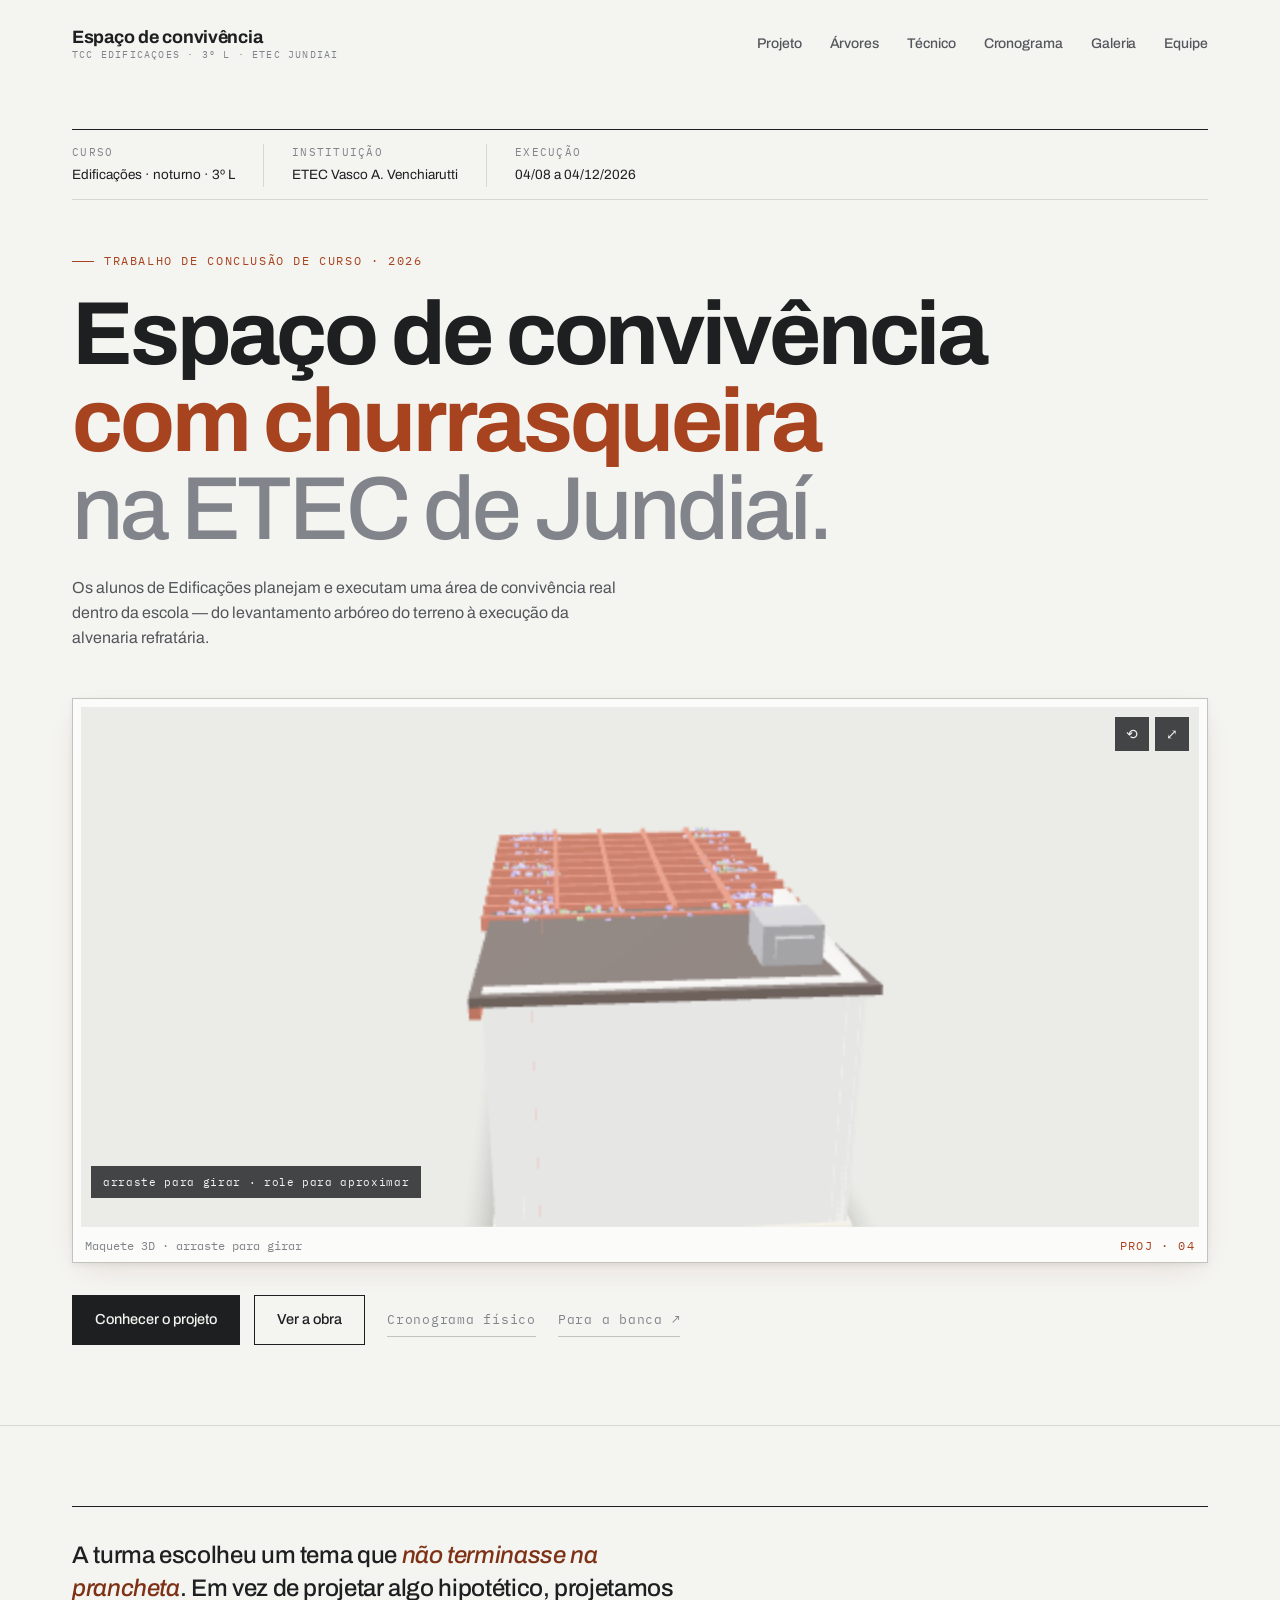
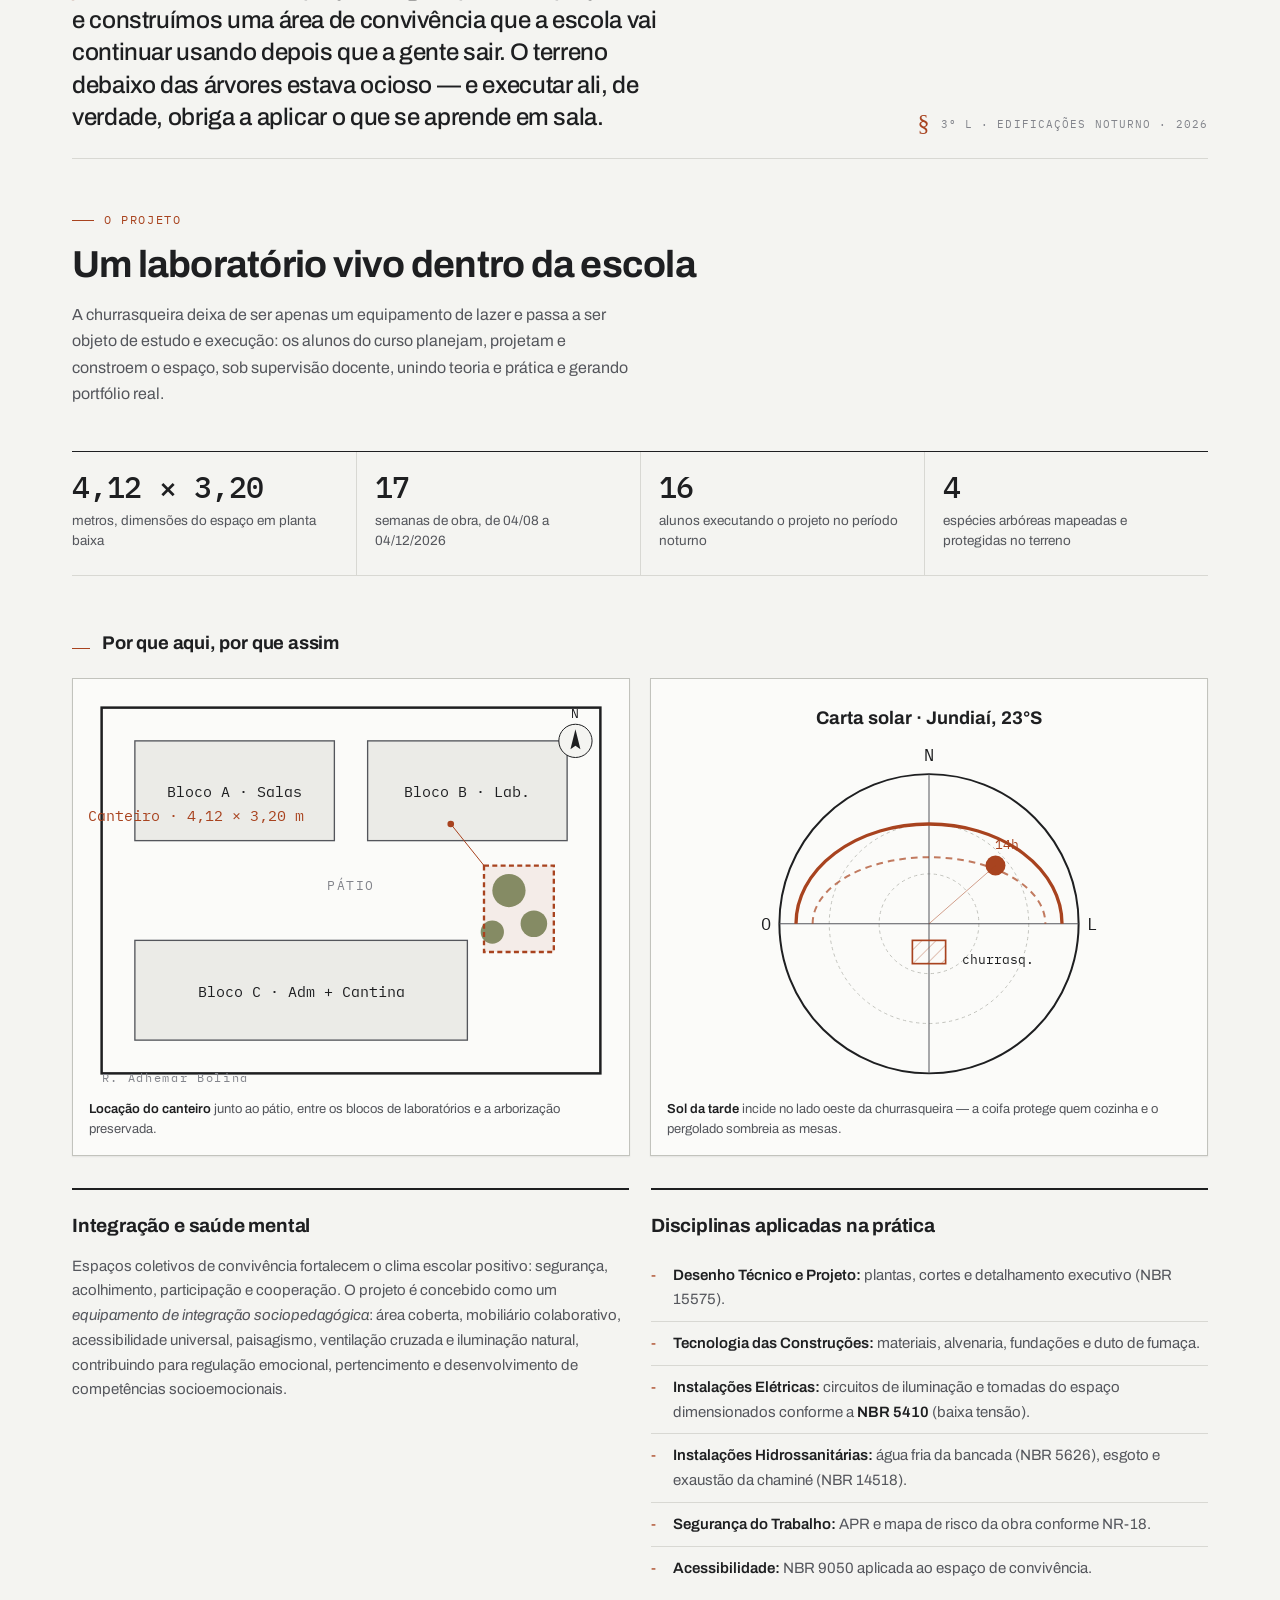
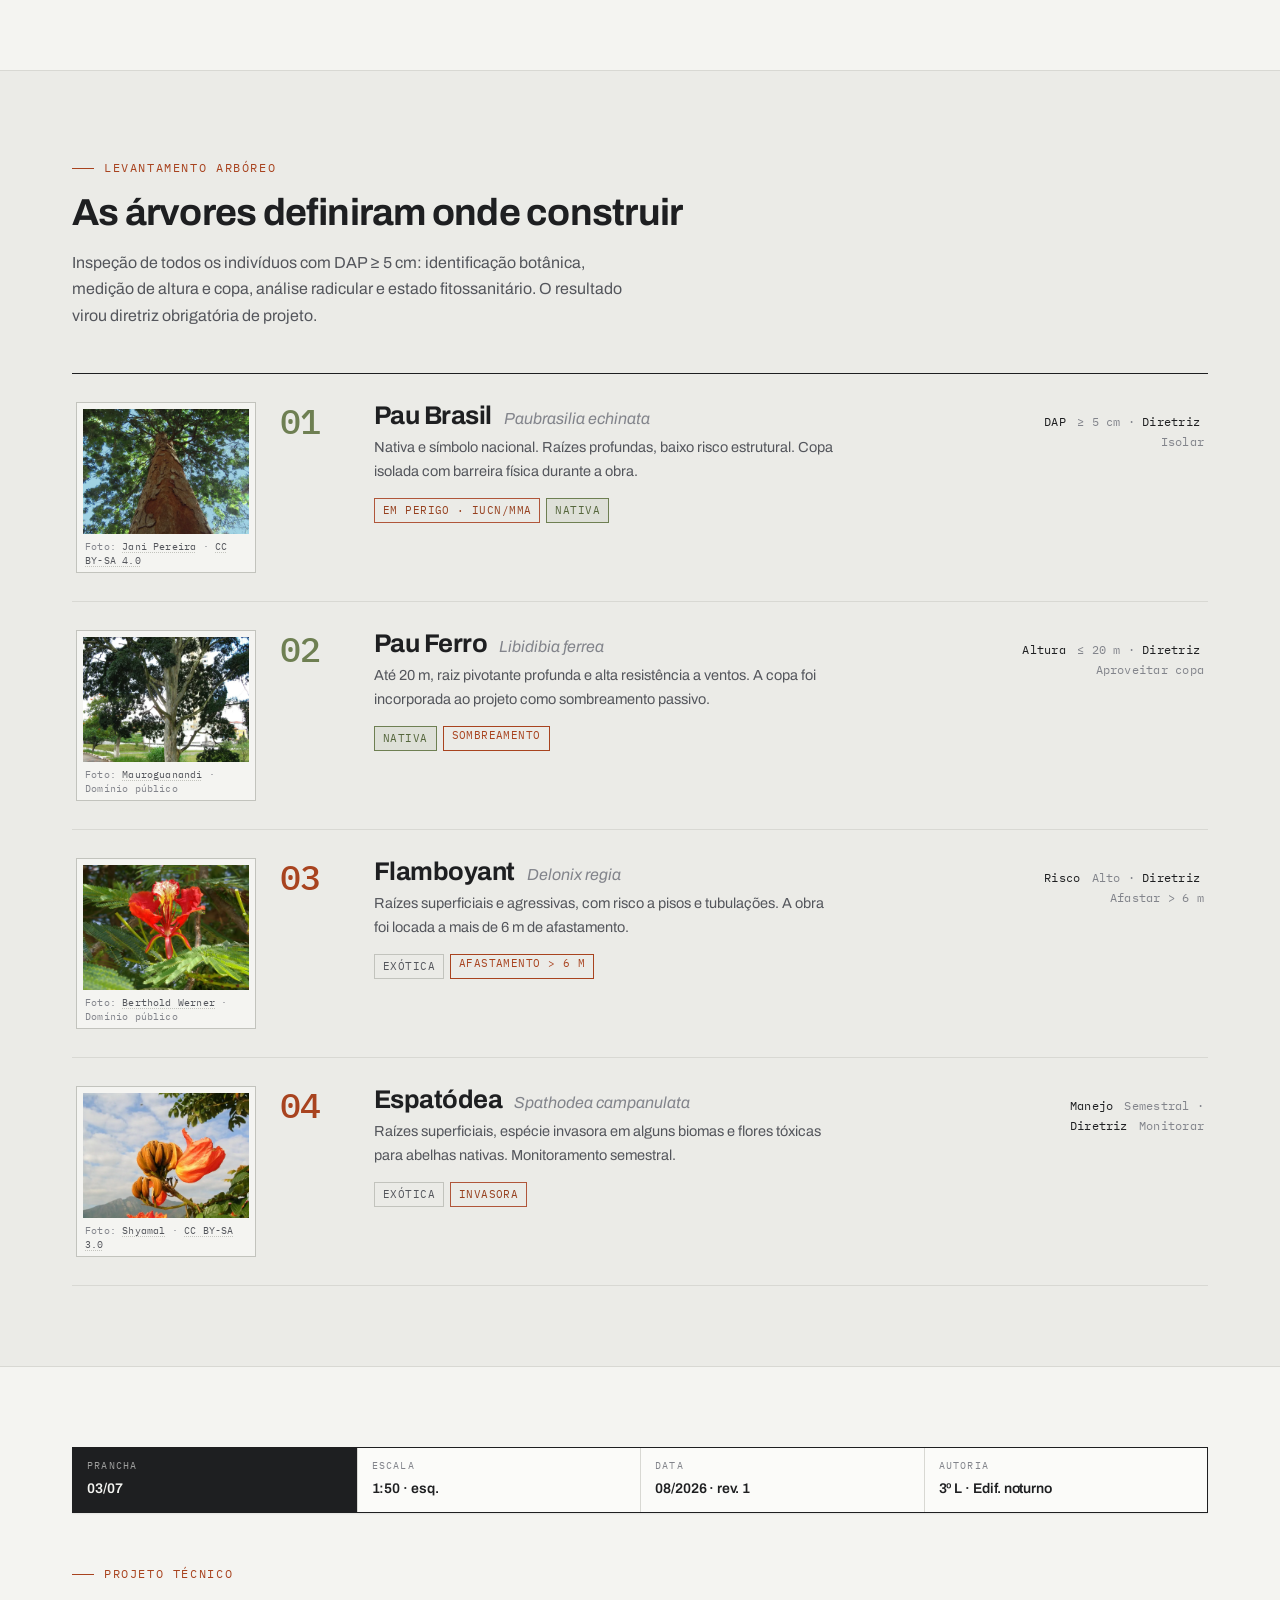
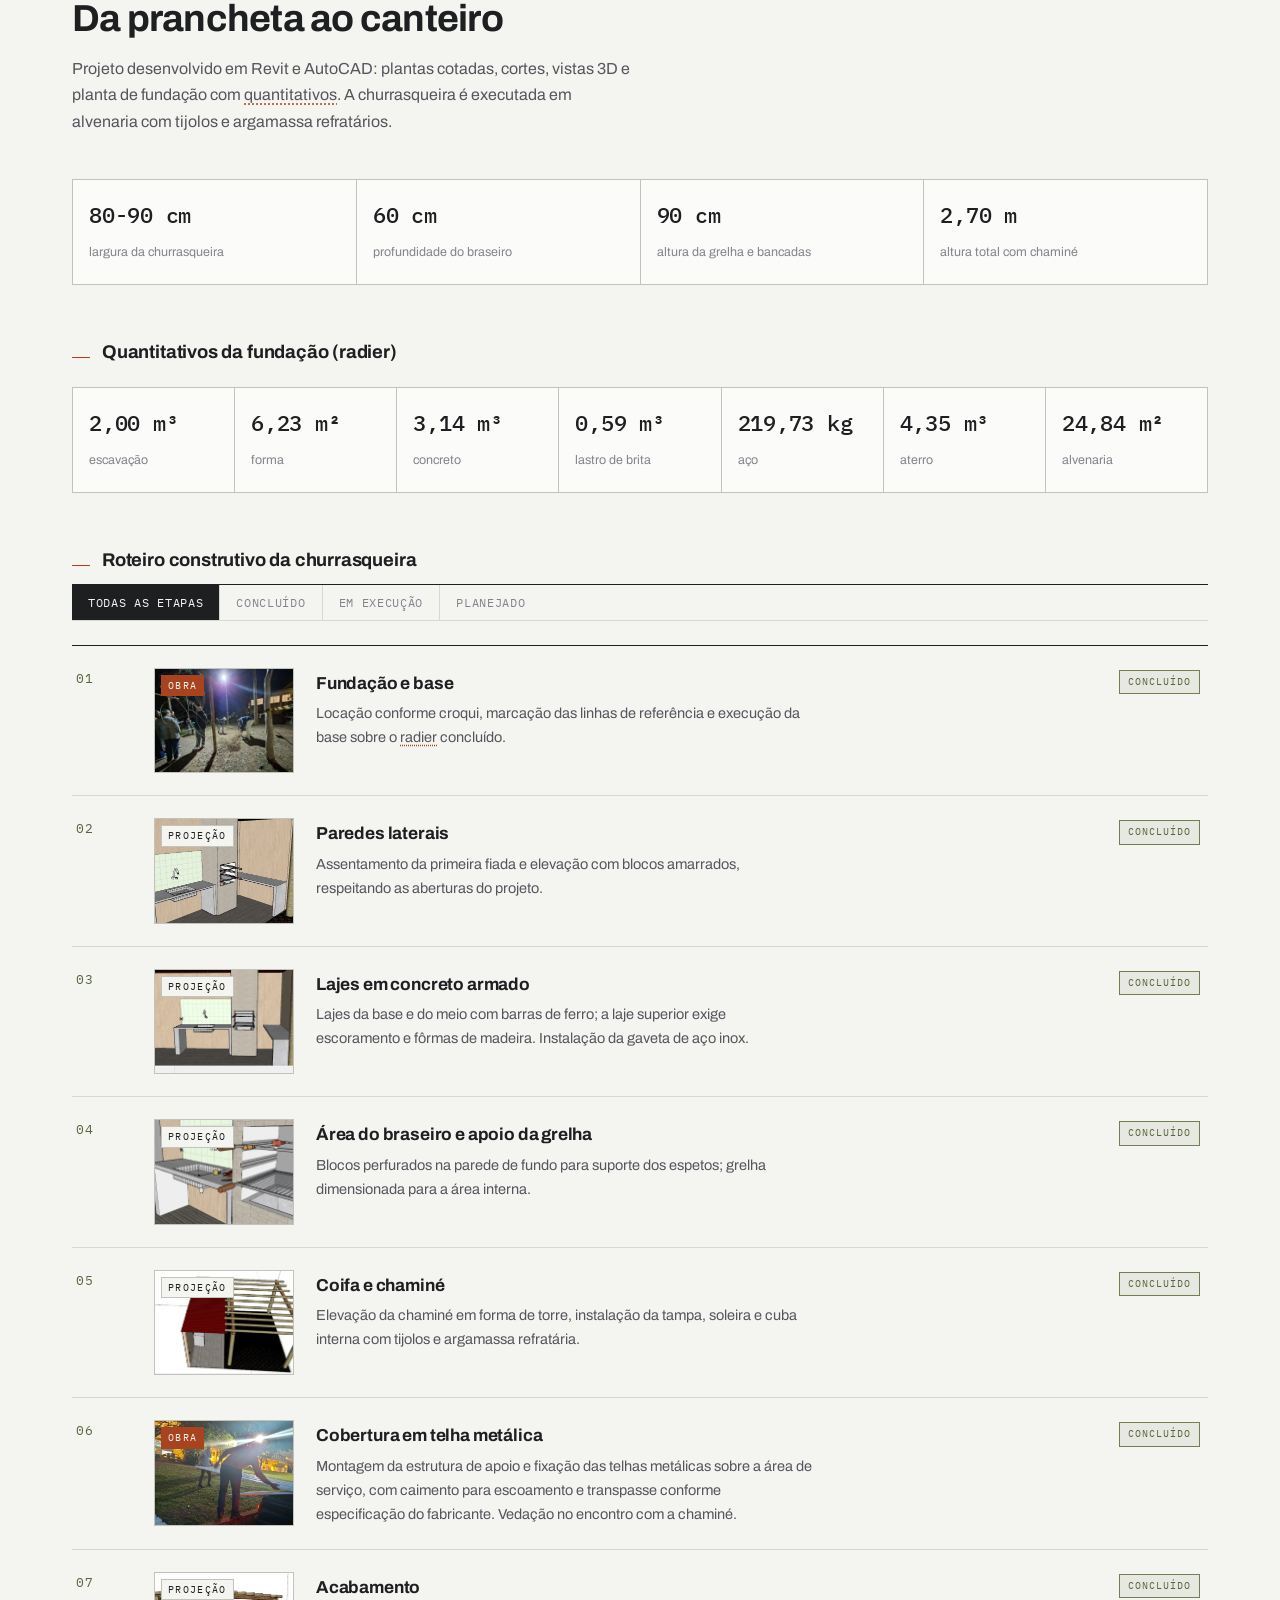
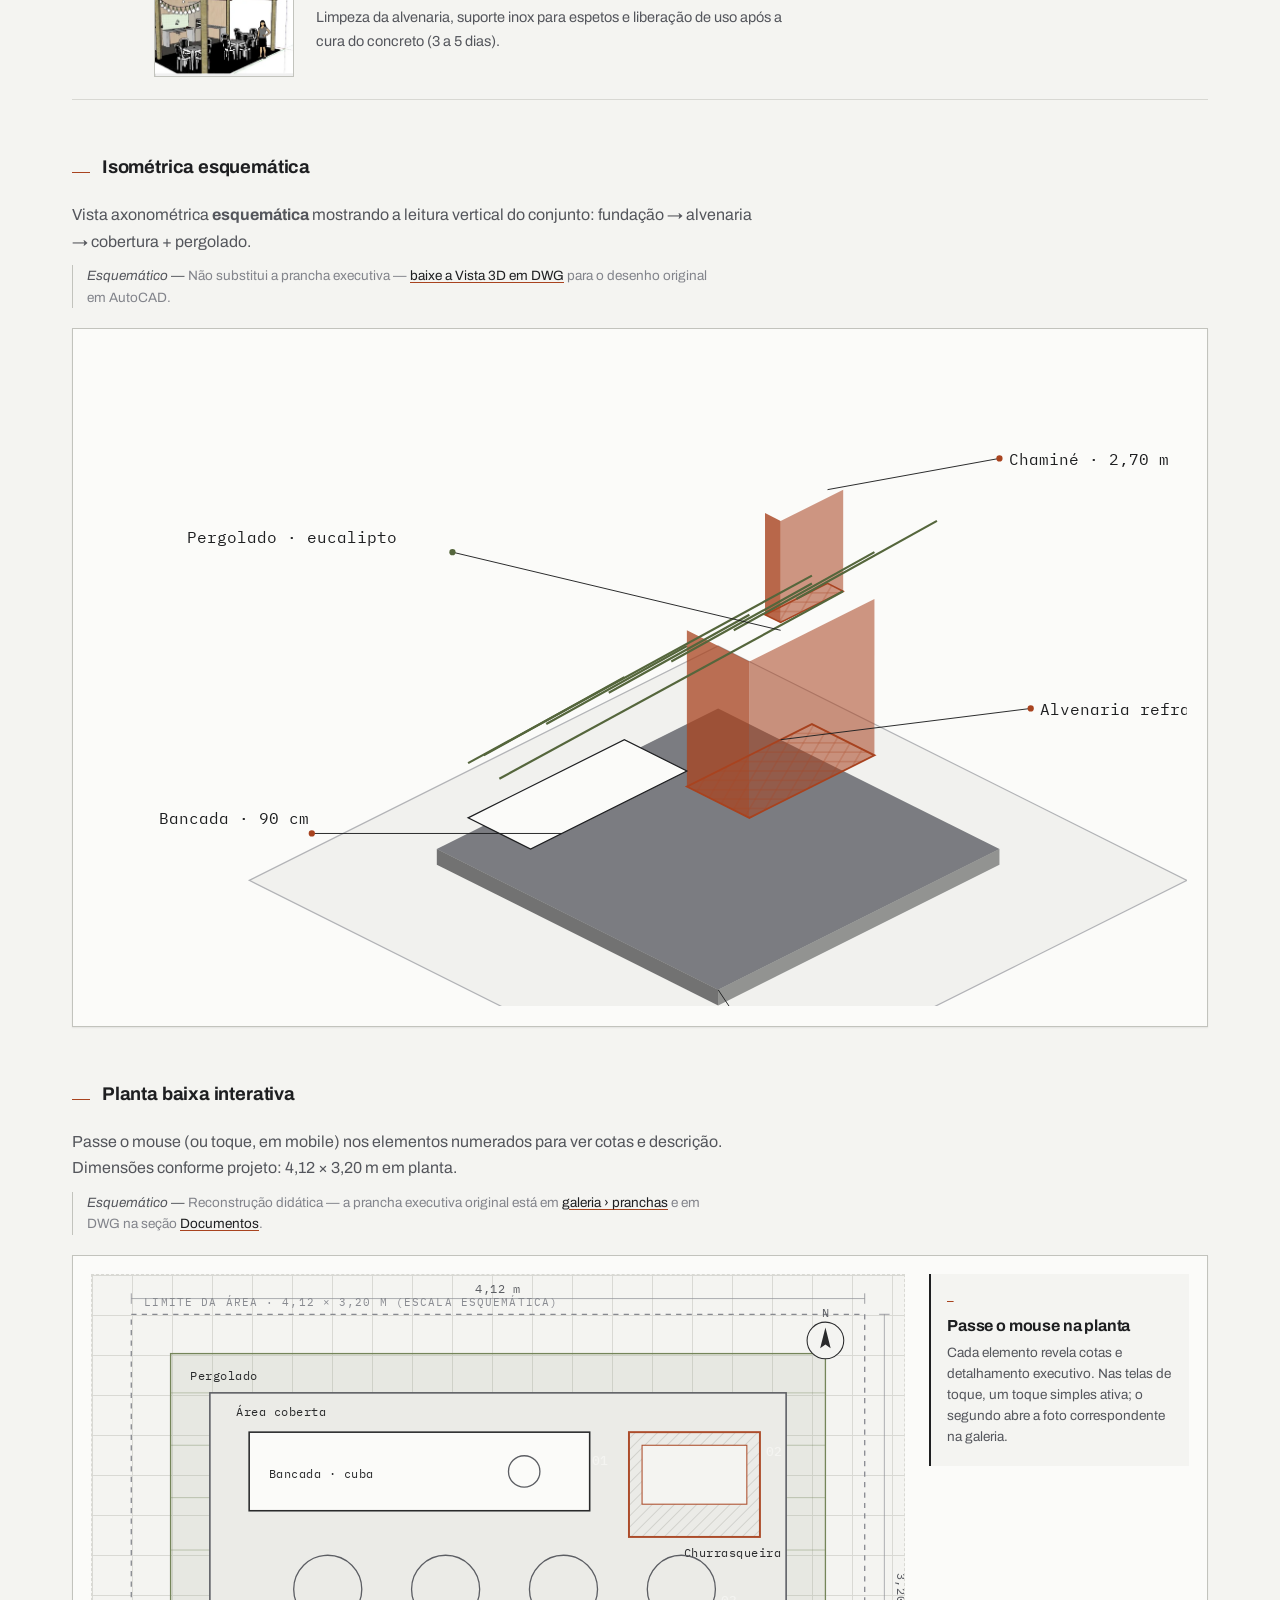
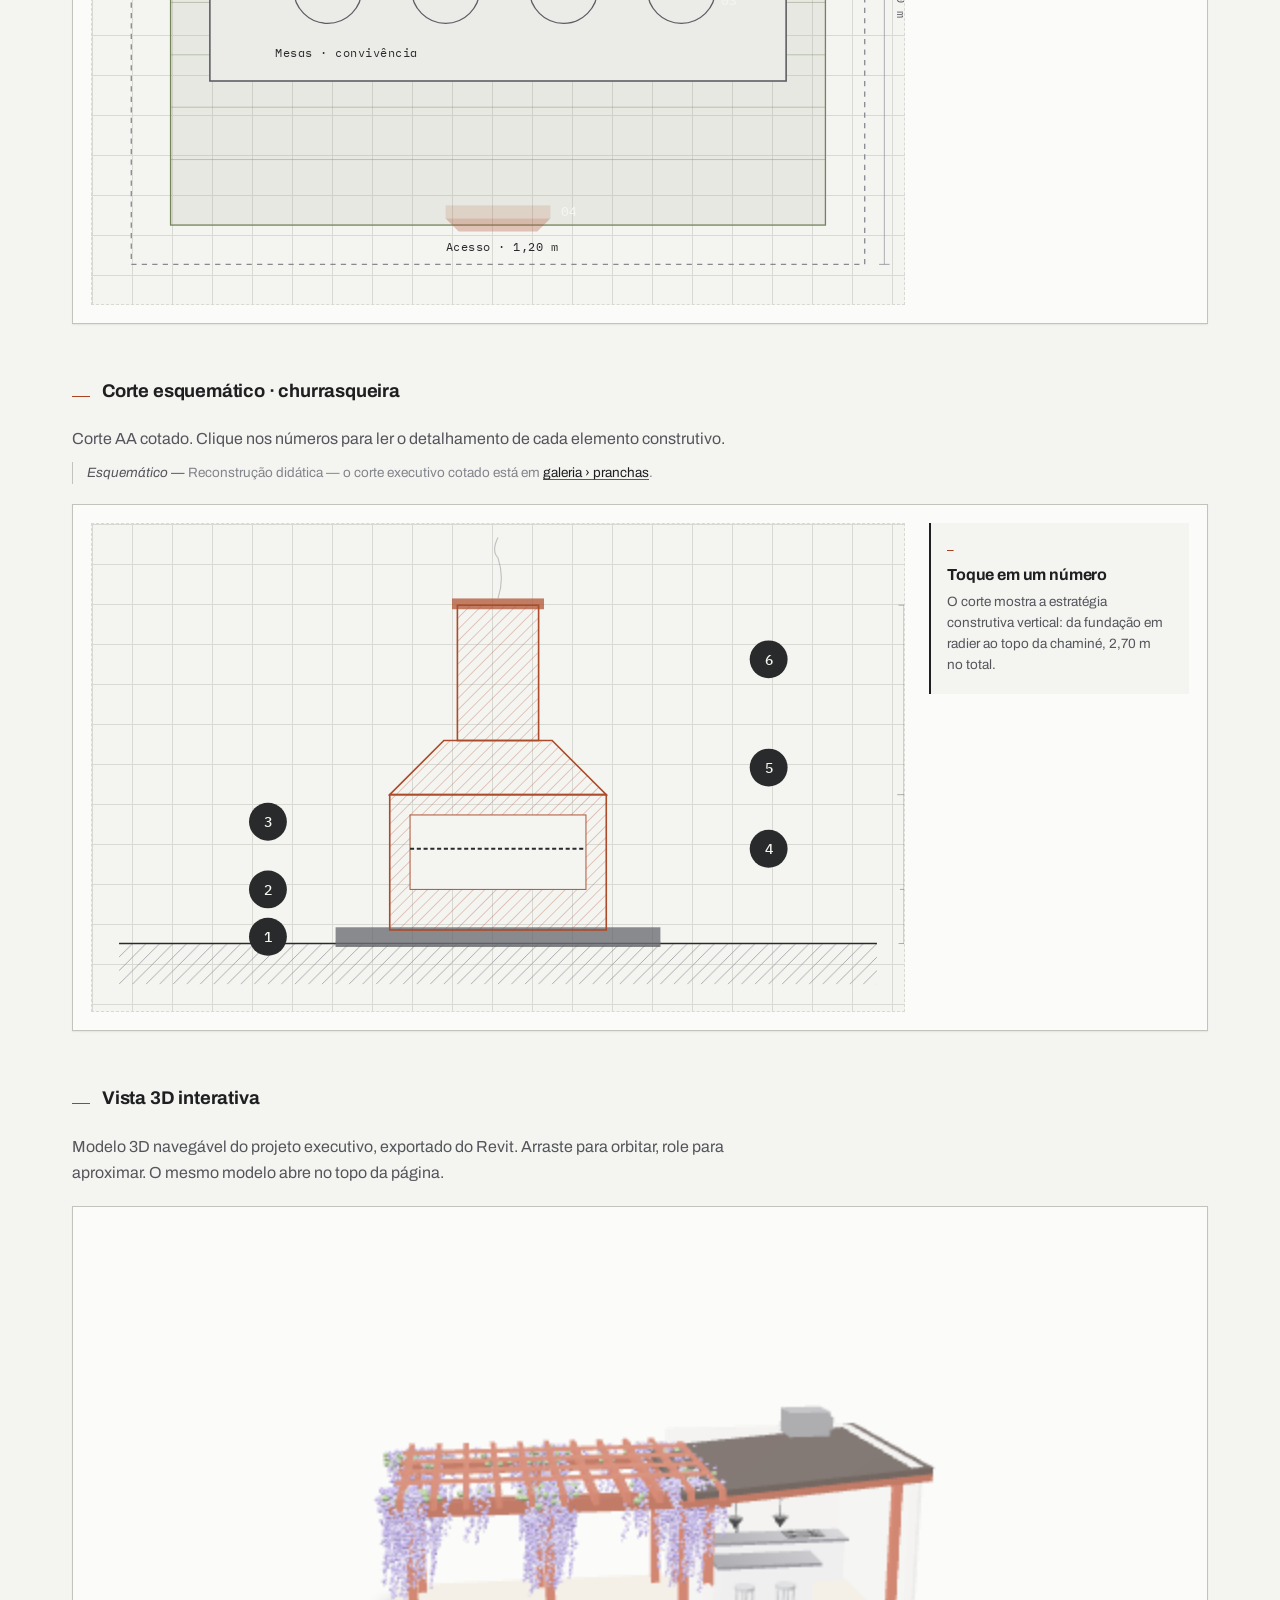
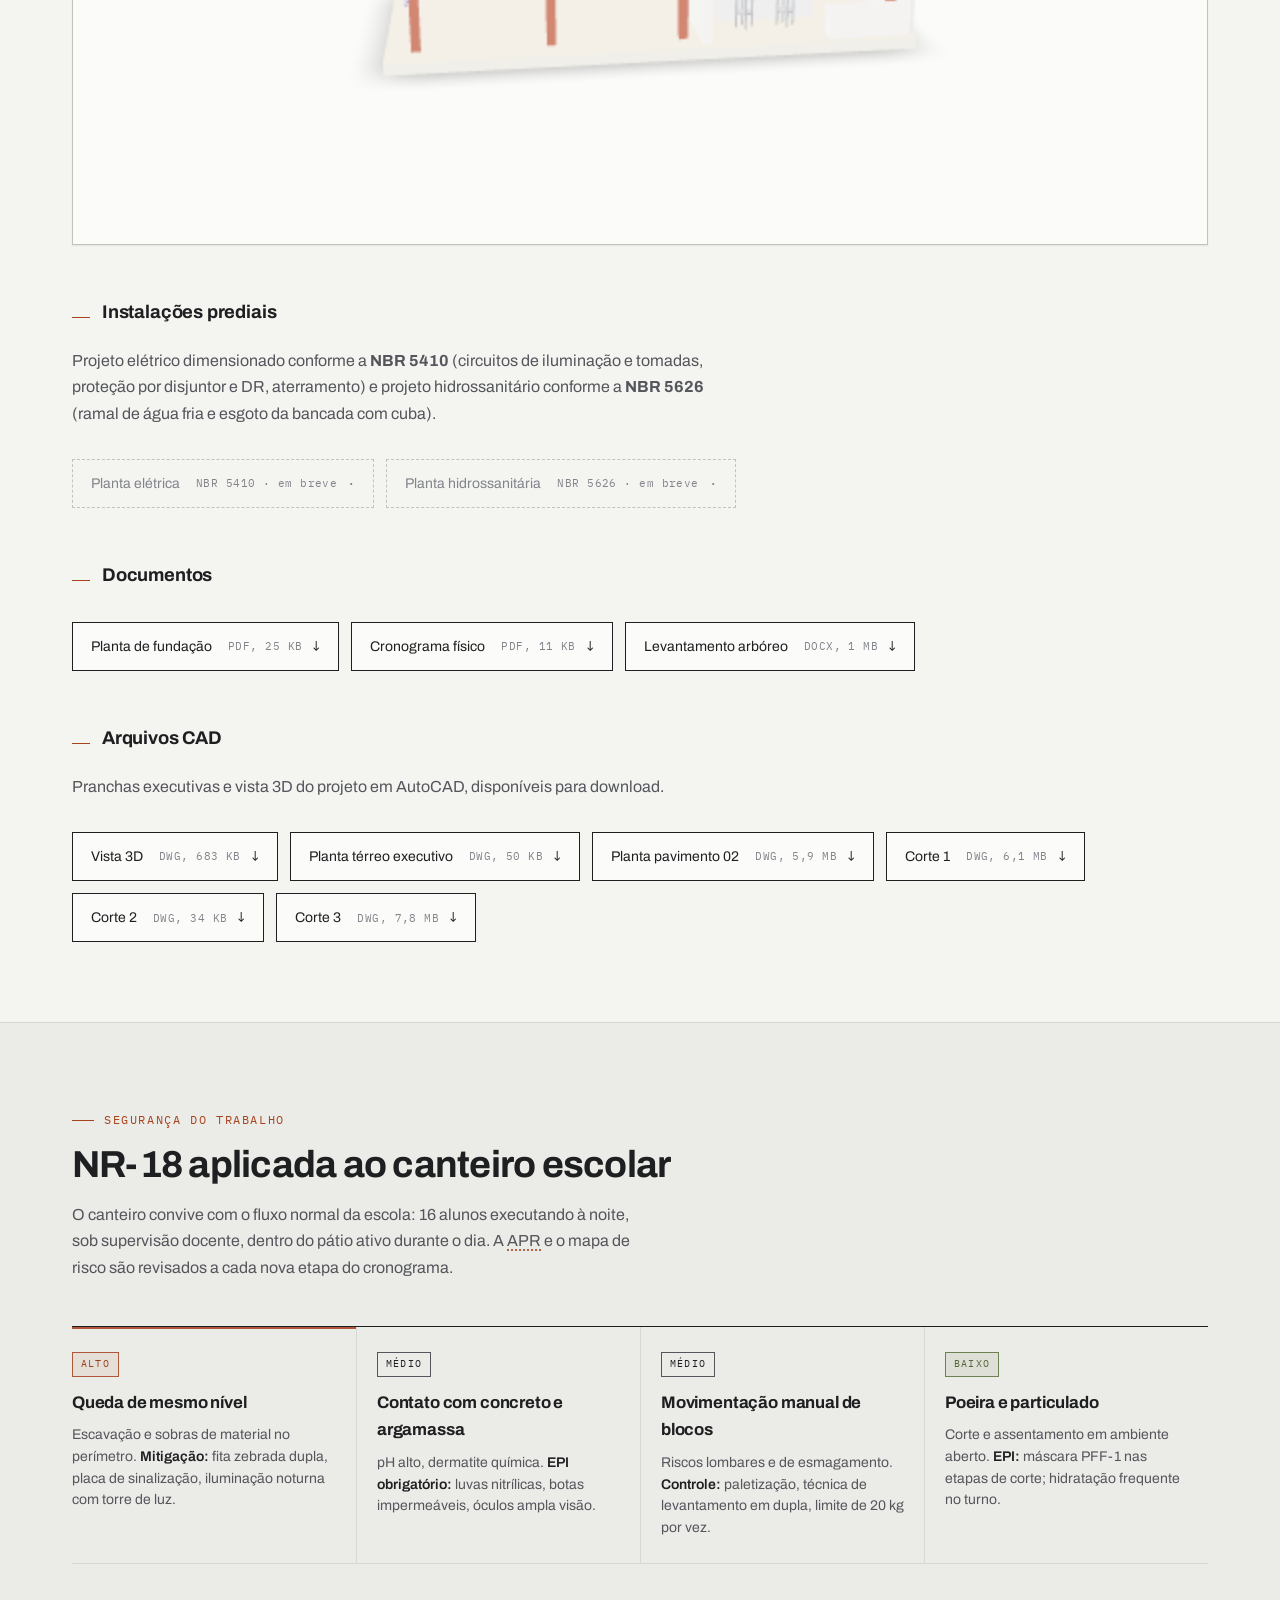
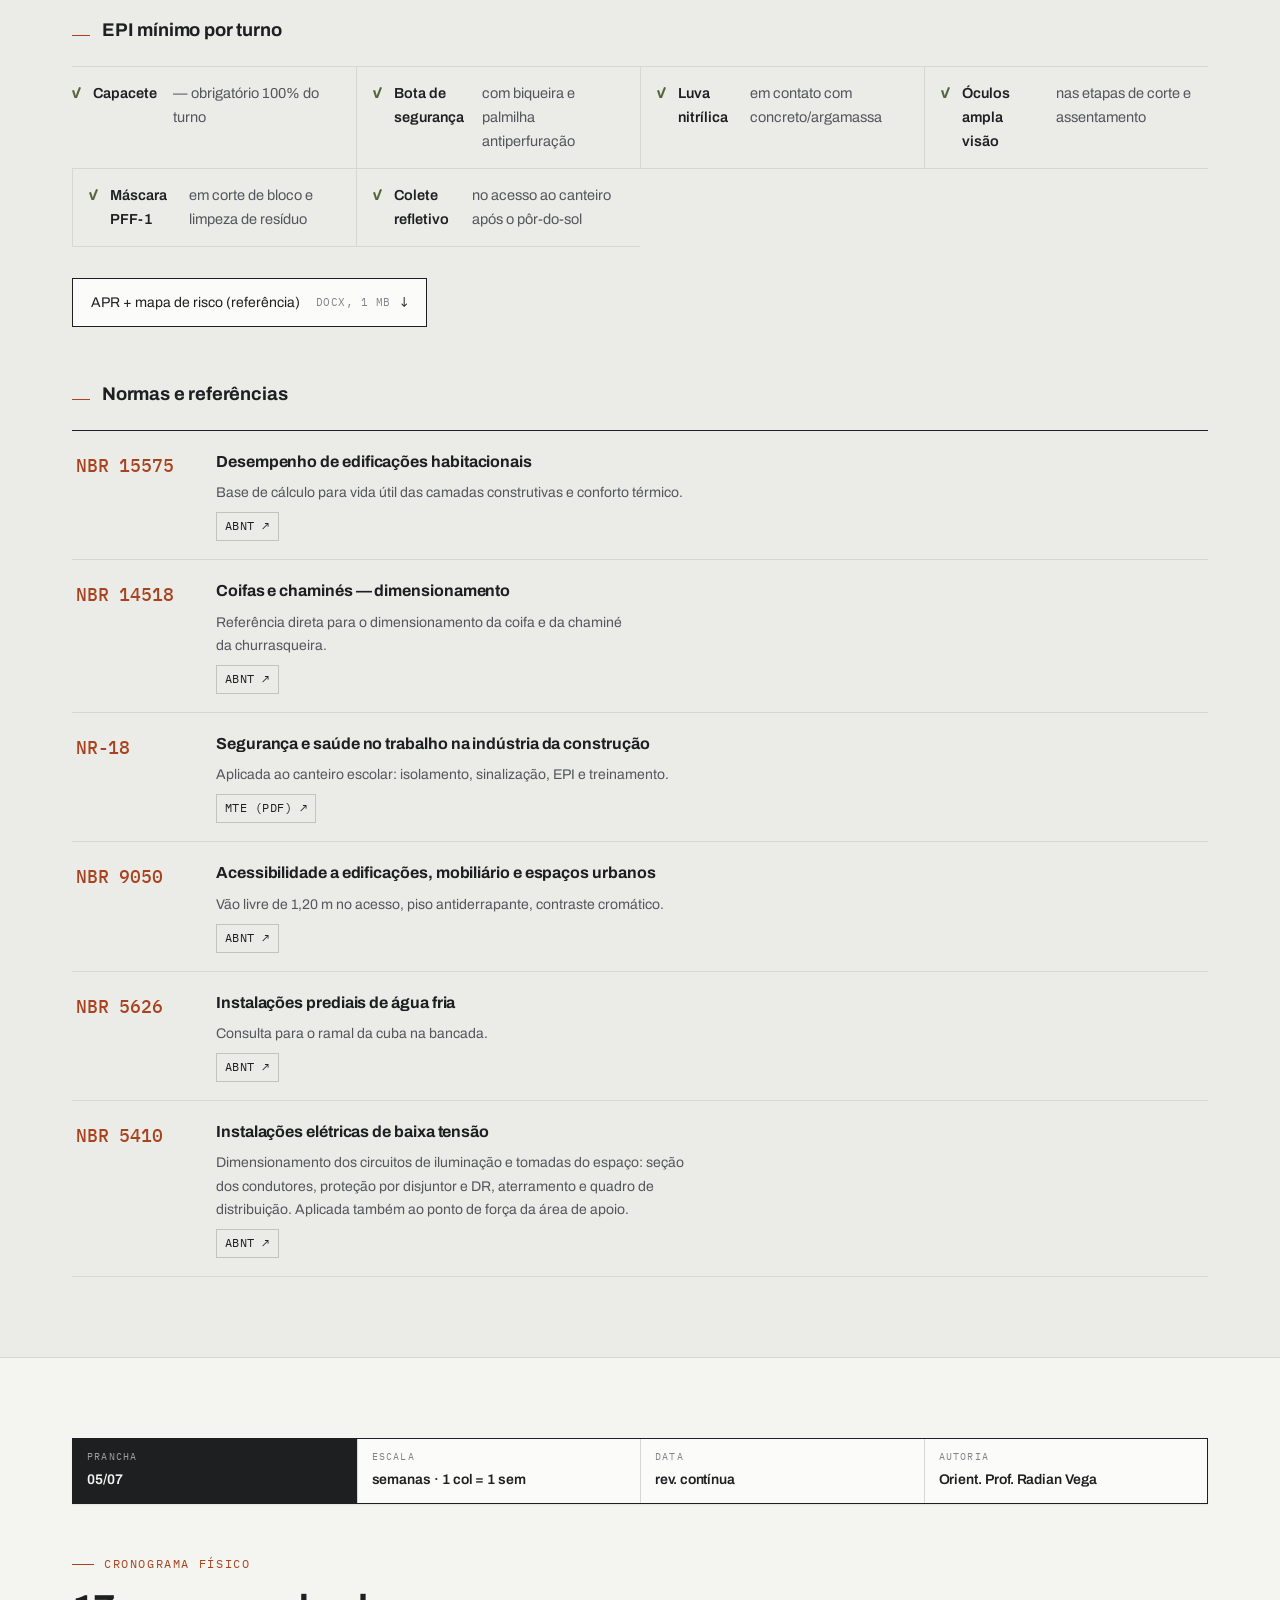
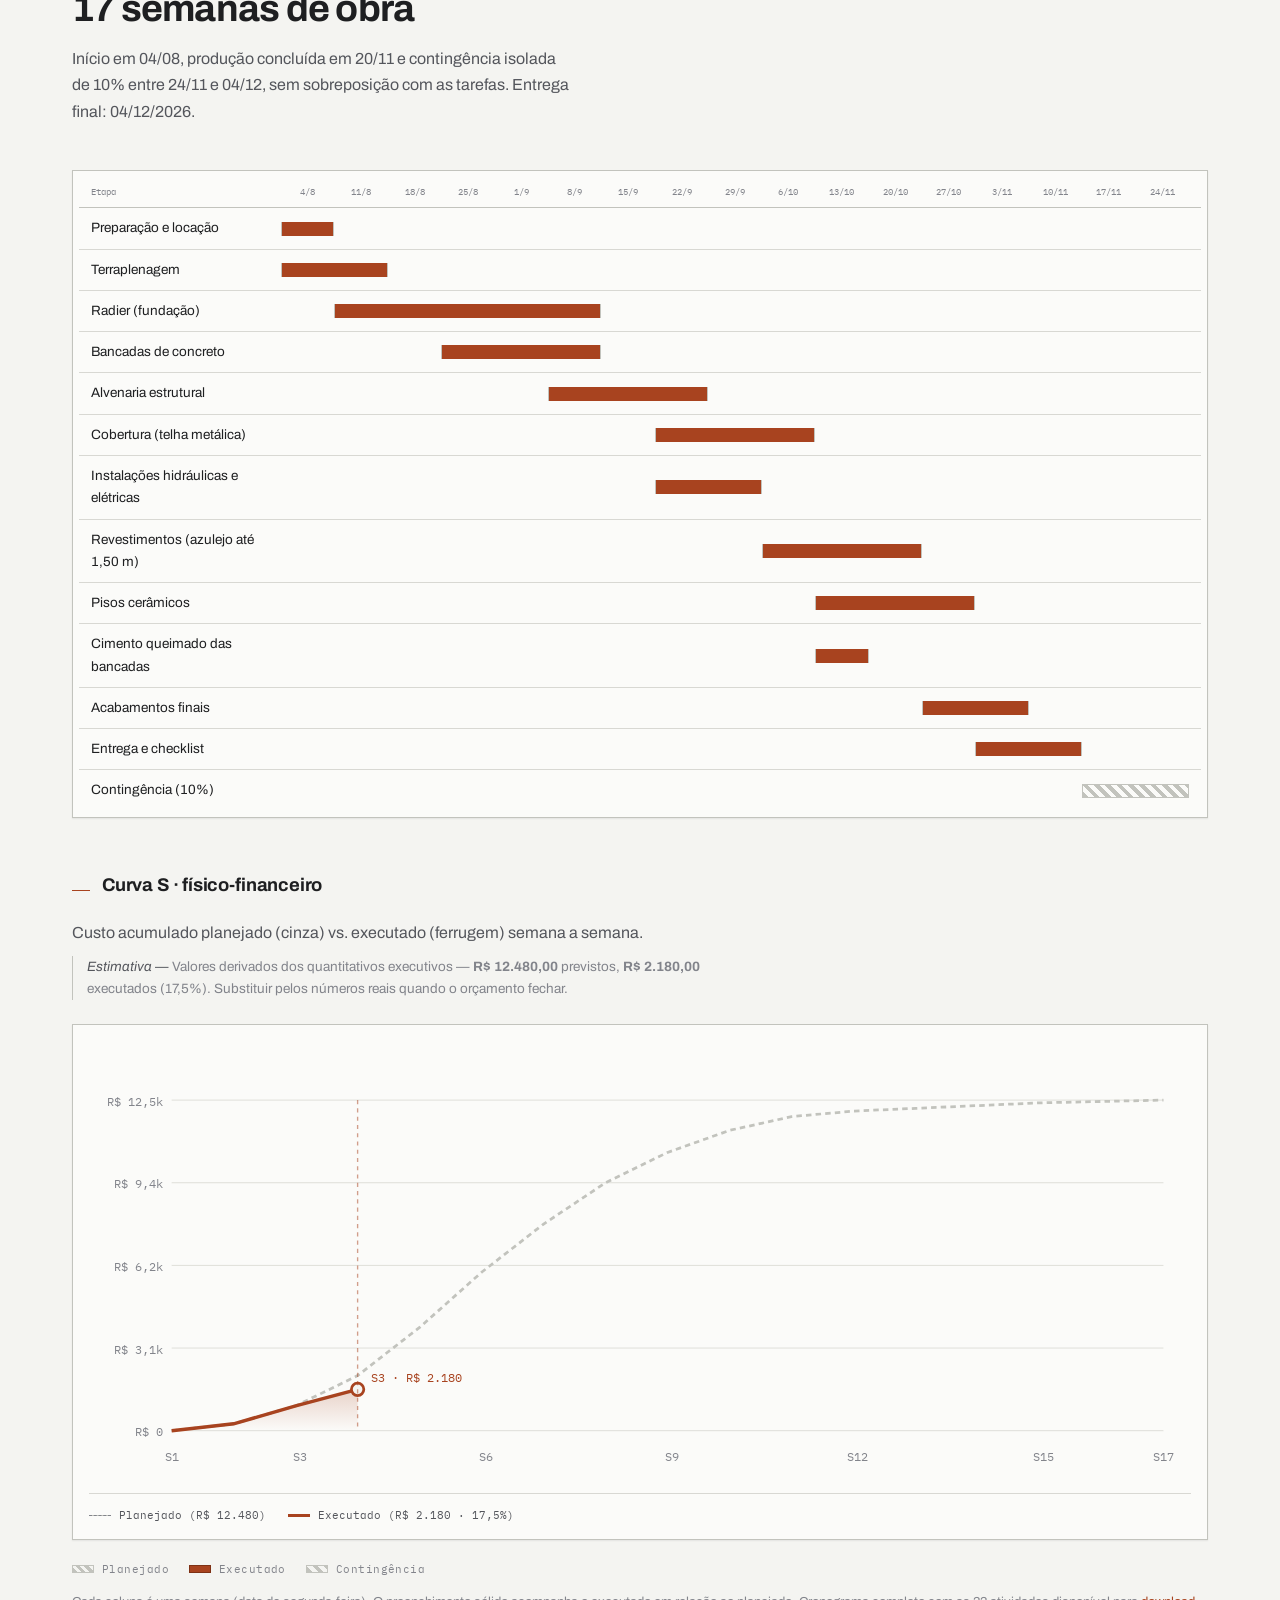
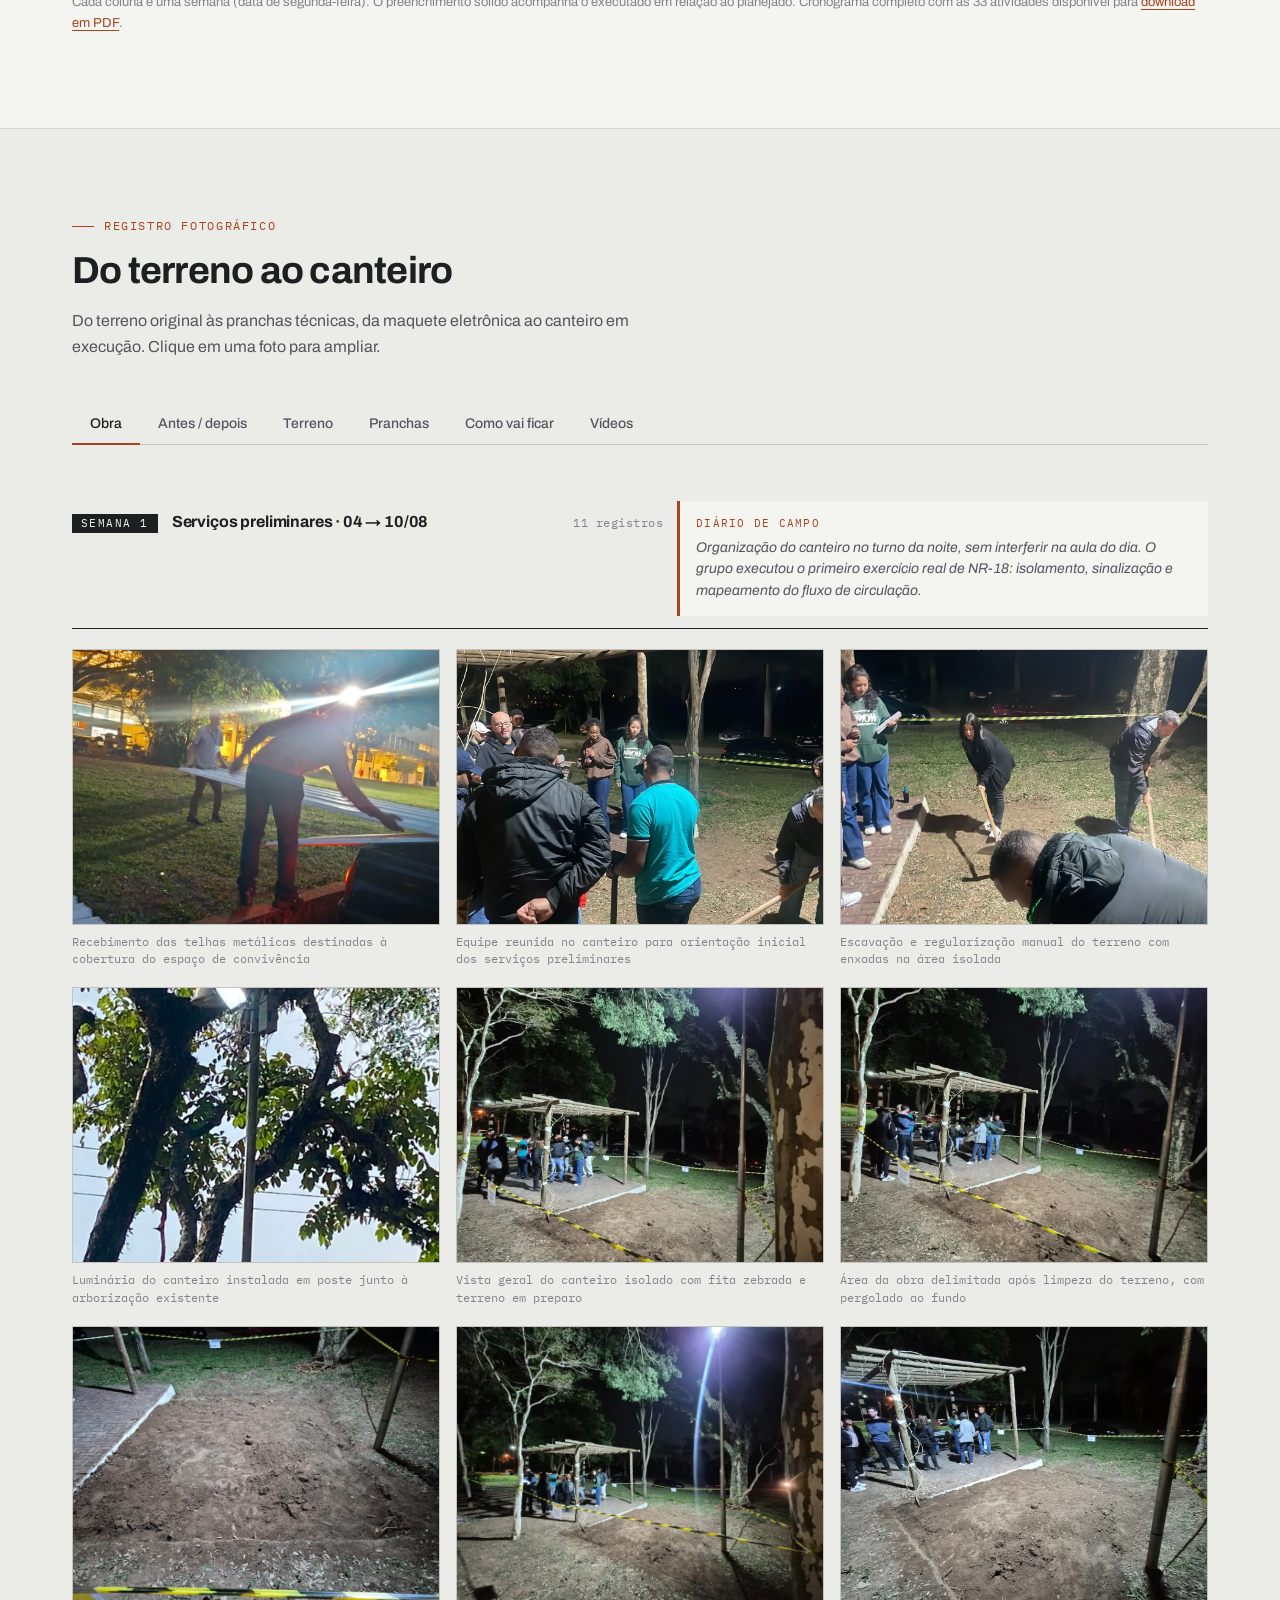
==== index.html @ 7aea5e4c "feat: maquete 3D navegável no lugar da foto do hero - Modelo do espaço gourmet com pergolado (glTF b" ====
<!DOCTYPE html>
<html lang="pt-BR">
<head>
  <meta charset="UTF-8" />
  <meta name="viewport" content="width=device-width, initial-scale=1.0" />
  <meta name="description" content="TCC do curso Técnico em Edificações da ETEC Vasco Antônio Venchiarutti, 2026. Construção de um espaço de convivência com churrasqueira na integração escolar e interdisciplinar dos alunos." />
  <meta name="theme-color" content="#f4f4f1" />
  <meta name="color-scheme" content="light" />
  <title>Espaço de Convivência · TCC Edificações ETEC 2026</title>

  <!-- Social / OG -->
  <meta property="og:type" content="website" />
  <meta property="og:site_name" content="TCC Edificações · ETEC Jundiaí 2026" />
  <meta property="og:title" content="Espaço de convivência com churrasqueira · TCC Edificações 2026" />
  <meta property="og:description" content="Alunos do técnico em Edificações da ETEC Vasco Antônio Venchiarutti planejam e executam uma área de convivência real dentro da escola." />
  <meta property="og:url" content="https://tcc-edificacoes-etec-2026.vercel.app/" />
  <meta property="og:image" content="https://tcc-edificacoes-etec-2026.vercel.app/assets/img/projeto/projeto-x-04.jpg" />
  <meta property="og:image:alt" content="Maquete eletrônica do espaço de convivência com pergolado e churrasqueira" />
  <meta property="og:locale" content="pt_BR" />
  <meta name="twitter:card" content="summary_large_image" />
  <meta name="twitter:title" content="Espaço de convivência com churrasqueira · TCC Edificações 2026" />
  <meta name="twitter:description" content="Do terreno original ao canteiro em execução — o TCC da turma noturna de Edificações." />
  <meta name="twitter:image" content="https://tcc-edificacoes-etec-2026.vercel.app/assets/img/projeto/projeto-x-04.jpg" />

  <link rel="preconnect" href="https://fonts.googleapis.com" />
  <link rel="preconnect" href="https://fonts.gstatic.com" crossorigin />
  <link href="https://fonts.googleapis.com/css2?family=Archivo:ital,wght@0,400;0,500;0,600;0,700;0,800;1,400&family=IBM+Plex+Mono:wght@400;500&display=swap" rel="stylesheet" />
  <link rel="stylesheet" href="styles.css?v=3" />
  <link rel="icon" href="data:image/svg+xml,%3Csvg xmlns='http://www.w3.org/2000/svg' viewBox='0 0 100 100'%3E%3Ctext y='.9em' font-size='90'%3E%F0%9F%8F%97%EF%B8%8F%3C/text%3E%3C/svg%3E" />
  <link rel="canonical" href="https://tcc-edificacoes-etec-2026.vercel.app/" />
  <link rel="alternate" type="application/rss+xml" title="Diário de obra · TCC Edificações 2026" href="/rss.xml" />
  <link rel="alternate" type="application/rss+xml" title="TCC Edificações 2026 — Diário de obra" href="/rss.xml" />

  <!-- JSON-LD: obra escolar como CreativeWork -->
  <script type="application/ld+json">
  {
    "@context": "https://schema.org",
    "@type": "CreativeWork",
    "name": "Espaço de convivência com churrasqueira · TCC Edificações 2026",
    "inLanguage": "pt-BR",
    "about": "Construção de área de convivência escolar com churrasqueira, executada pelos alunos do curso Técnico em Edificações.",
    "dateCreated": "2026-08-10",
    "dateModified": "2026-12-04",
    "creator": [
      { "@type": "Person", "name": "Jacira Szoke" },
      { "@type": "Person", "name": "Nathan Rodrigues" },
      { "@type": "Person", "name": "Pedrito J. Santos" },
      { "@type": "Person", "name": "Thiago M. Silva" },
      { "@type": "Person", "name": "Thiago N. Szoke" },
      { "@type": "Person", "name": "Walmir Cruz" }
    ],
    "contributor": { "@type": "Person", "name": "Prof. Radian Vega", "roleName": "Orientador" },
    "sourceOrganization": {
      "@type": "EducationalOrganization",
      "name": "ETEC Vasco Antônio Venchiarutti",
      "address": { "@type": "PostalAddress", "addressLocality": "Jundiaí", "addressRegion": "SP", "addressCountry": "BR" }
    },
    "keywords": "TCC, Edificações, Alvenaria, Churrasqueira, NBR 15575, NBR 14518, NR-18, ETEC Jundiaí"
  }
  </script>
</head>
<body>

  <a href="#top" class="skip">Pular para o conteúdo</a>

  <header class="nav">
    <div class="container nav-inner">
      <a href="#top" class="brand" aria-label="Início — Espaço de convivência, TCC Edificações, ETEC Jundiaí">
        <span class="brand-title">Espaço de convivência</span>
        <span class="brand-meta">TCC Edificações · 3º L · ETEC Jundiaí</span>
      </a>
      <nav aria-label="principal">
        <button class="menu-btn" aria-label="Abrir menu" aria-expanded="false" id="menuBtn">
          <span></span><span></span><span></span>
        </button>
        <ul class="menu" id="menu">
          <li><a href="#projeto">Projeto</a></li>
          <li><a href="#arvores">Árvores</a></li>
          <li><a href="#tecnico">Técnico</a></li>
          <li><a href="#cronograma">Cronograma</a></li>
          <li><a href="#galeria">Galeria</a></li>
          <li><a href="#equipe">Equipe</a></li>
        </ul>
      </nav>
    </div>
  </header>

  <!-- Sub-nav sticky do #tecnico (só visível dentro dessa section) -->
  <div class="subnav" id="tecnicoSubnav" data-of="tecnico" aria-hidden="true">
    <div class="container subnav-inner">
      <span class="subnav-lbl">Projeto técnico</span>
      <a href="#tec-dim">Dimensões</a>
      <a href="#tec-fund">Fundação</a>
      <a href="#tec-roteiro">Roteiro</a>
      <a href="#tec-planta">Planta</a>
      <a href="#tec-corte">Corte</a>
      <a href="#tec-3d">Vista 3D</a>
      <a href="#tec-instalacoes">Instalações</a>
      <a href="#tec-docs">Documentos</a>
    </div>
  </div>

  <main id="top">

    <!-- HERO -->
    <section class="hero hero-editorial">
      <div class="container">
        <dl class="hero-rule" aria-label="Ficha do projeto">
          <div><dt>Curso</dt><dd>Edificações · noturno · 3º L</dd></div>
          <div><dt>Instituição</dt><dd>ETEC Vasco A. Venchiarutti</dd></div>
          <div><dt>Execução</dt><dd>04/08 a <time datetime="2026-12-04">04/12/2026</time></dd></div>
        </dl>

        <div class="hero-headline">
          <span class="eyebrow">Trabalho de Conclusão de Curso · 2026</span>
          <h1>
            Espaço de convivência <span class="hero-em">com churrasqueira</span> <br class="hero-br" />
            <span class="hero-loc">na ETEC de Jundiaí.</span>
          </h1>
          <p class="lead">
            Os alunos de Edificações planejam e executam uma área de convivência real dentro
            da escola — do levantamento arbóreo do terreno à execução da alvenaria refratária.
          </p>
        </div>

        <figure class="hero-band-photo" data-hero3d
                data-model="assets/model/espaco-gourmet-pergolado.glb"
                data-poster="assets/img/projeto/projeto-x-04.jpg">
          <picture><source srcset="assets/img/projeto/projeto-x-04.webp" type="image/webp"/><img src="assets/img/projeto/projeto-x-04.jpg" alt="Maquete eletrônica do espaço de convivência: pergolado com trepadeiras, área coberta e churrasqueira" /></picture>
          <figcaption>
            <span class="hbp-label" data-hero3d-label>Maquete eletrônica · perspectiva pelo acesso</span>
            <span class="hbp-ref">PROJ · 04</span>
          </figcaption>
        </figure>

        <div class="hero-cta">
          <a href="#projeto" class="btn btn-primary">Conhecer o projeto</a>
          <a href="#galeria" class="btn btn-ghost">Ver a obra</a>
          <a href="#cronograma" class="hero-cta-link">Cronograma físico</a>
          <a href="banca.html" class="hero-cta-link">Para a banca ↗</a>
        </div>
      </div>
    </section>

    <!-- O PROJETO -->
    <section id="projeto" class="section">
      <div class="container">
        <!--
          TODO · MANIFESTO — texto de referência (a reescrever pela turma).
          Voz atual foi rascunhada pra dar tom editorial ao bloco; substituir por
          um parágrafo escrito coletivamente pela turma 3º L antes da apresentação.
          Sugestão: 3-5 frases sobre a motivação real do grupo (por que essa obra,
          o que aprenderam ao escolher esse tema, o que muda no pátio).
        -->
        <figure class="manifesto">
          <blockquote>
            <p>
              A turma escolheu um tema que <em>não terminasse na prancheta</em>. Em vez de
              projetar algo hipotético, projetamos e construímos uma área de convivência que
              a escola vai continuar usando depois que a gente sair. O terreno debaixo das
              árvores estava ocioso — e executar ali, de verdade, obriga a aplicar o que
              se aprende em sala.
            </p>
          </blockquote>
          <figcaption>
            <span class="manifesto-mark">§</span>
            <span>3º L · Edificações noturno · 2026</span>
          </figcaption>
        </figure>
        <div class="section-head">
          <span class="eyebrow">O Projeto</span>
          <h2>Um laboratório vivo dentro da escola</h2>
          <p>
            A churrasqueira deixa de ser apenas um equipamento de lazer e passa a ser objeto
            de estudo e execução: os alunos do curso planejam, projetam e constroem o espaço,
            sob supervisão docente, unindo teoria e prática e gerando portfólio real.
          </p>
        </div>
        <div class="stats">
          <div class="stat">
            <strong>4,12 × 3,20</strong>
            <span>metros, dimensões do espaço em planta baixa</span>
          </div>
          <div class="stat">
            <strong>17</strong>
            <span>semanas de obra, de 04/08 a 04/12/2026</span>
          </div>
          <div class="stat">
            <strong>16</strong>
            <span>alunos executando o projeto no período noturno</span>
          </div>
          <div class="stat">
            <strong>4</strong>
            <span>espécies arbóreas mapeadas e protegidas no terreno</span>
          </div>
        </div>

        <h3 class="section-h3">Por que aqui, por que assim</h3>
        <div class="context-grid">
          <figure class="ctx ctx-map">
            <svg viewBox="0 0 320 240" role="img" aria-label="Croqui da ETEC com localização do canteiro">
              <!-- muro / perímetro -->
              <rect x="10" y="10" width="300" height="220" fill="none" stroke="var(--ink)" stroke-width="1.5"/>
              <!-- blocos da escola -->
              <rect x="30" y="30" width="120" height="60" fill="var(--paper-2)" stroke="var(--ink-2)" stroke-width="0.8"/>
              <text x="90" y="64" text-anchor="middle" font-family="var(--mono)" font-size="9" fill="var(--ink)">Bloco A · Salas</text>
              <rect x="170" y="30" width="120" height="60" fill="var(--paper-2)" stroke="var(--ink-2)" stroke-width="0.8"/>
              <text x="230" y="64" text-anchor="middle" font-family="var(--mono)" font-size="9" fill="var(--ink)">Bloco B · Lab.</text>
              <rect x="30" y="150" width="200" height="60" fill="var(--paper-2)" stroke="var(--ink-2)" stroke-width="0.8"/>
              <text x="130" y="184" text-anchor="middle" font-family="var(--mono)" font-size="9" fill="var(--ink)">Bloco C · Adm + Cantina</text>
              <!-- pátio central -->
              <text x="160" y="120" text-anchor="middle" font-family="var(--mono)" font-size="8" fill="var(--ink-3)" letter-spacing="1">PÁTIO</text>
              <!-- árvores -->
              <g fill="var(--nature)" opacity="0.85">
                <circle cx="255" cy="120" r="10"/><circle cx="270" cy="140" r="8"/><circle cx="245" cy="145" r="7"/>
              </g>
              <!-- canteiro (destaque) -->
              <g>
                <rect x="240" y="105" width="42" height="52" fill="var(--accent-soft)" stroke="var(--accent)" stroke-width="1.4" stroke-dasharray="3 2"/>
                <line x1="240" y1="105" x2="220" y2="80" stroke="var(--accent)" stroke-width="0.6"/>
                <circle cx="220" cy="80" r="2" fill="var(--accent)"/>
              </g>
              <text x="132" y="78" text-anchor="end" font-family="var(--mono)" font-size="9" fill="var(--accent)">Canteiro · 4,12 × 3,20 m</text>
              <!-- rua/acesso -->
              <text x="10" y="235" font-family="var(--mono)" font-size="7" fill="var(--ink-3)" letter-spacing="1">R. Adhemar Bolina</text>
              <!-- norte -->
              <g transform="translate(295,30)">
                <circle r="10" fill="var(--paper)" stroke="var(--ink)" stroke-width="0.6"/>
                <path d="M 0 -7 L 3 5 L 0 3 L -3 5 Z" fill="var(--ink)"/>
                <text y="-14" text-anchor="middle" font-family="var(--mono)" font-size="8" fill="var(--ink)">N</text>
              </g>
            </svg>
            <figcaption><strong>Locação do canteiro</strong> junto ao pátio, entre os blocos de laboratórios e a arborização preservada.</figcaption>
          </figure>

          <figure class="ctx ctx-solar">
            <svg viewBox="0 0 320 240" role="img" aria-label="Carta solar simplificada — orientação do projeto">
              <!-- círculo horizonte -->
              <circle cx="160" cy="140" r="90" fill="none" stroke="var(--ink)" stroke-width="1.2"/>
              <circle cx="160" cy="140" r="60" fill="none" stroke="var(--line-2)" stroke-width="0.6" stroke-dasharray="2 2"/>
              <circle cx="160" cy="140" r="30" fill="none" stroke="var(--line-2)" stroke-width="0.6" stroke-dasharray="2 2"/>
              <!-- eixos N/S/L/O -->
              <line x1="70" y1="140" x2="250" y2="140" stroke="var(--ink-2)" stroke-width="0.6"/>
              <line x1="160" y1="50" x2="160" y2="230" stroke="var(--ink-2)" stroke-width="0.6"/>
              <g font-family="var(--mono)" font-size="10" fill="var(--ink)" text-anchor="middle">
                <text x="160" y="42">N</text>
                <text x="160" y="248">S</text>
                <text x="258" y="144">L</text>
                <text x="62" y="144">O</text>
              </g>
              <!-- trajeto solar (arco vermelho — verão a inverno) -->
              <path d="M 80 140 A 80 60 0 0 1 240 140" fill="none" stroke="var(--accent)" stroke-width="2"/>
              <path d="M 90 140 A 70 40 0 0 1 230 140" fill="none" stroke="var(--accent)" stroke-width="1.2" stroke-dasharray="4 3" opacity="0.7"/>
              <!-- sol -->
              <circle cx="200" cy="105" r="6" fill="var(--accent)"/>
              <line x1="200" y1="105" x2="160" y2="140" stroke="var(--accent)" stroke-width="0.6" opacity="0.5"/>
              <!-- churrasqueira (posição no lote) -->
              <rect x="150" y="150" width="20" height="14" fill="url(#hatch-alv)" stroke="var(--accent)" stroke-width="1"/>
              <text x="180" y="164" font-family="var(--mono)" font-size="8" fill="var(--ink)">churrasq.</text>
              <!-- anotações -->
              <text x="160" y="20" text-anchor="middle" font-family="var(--sans)" font-weight="700" font-size="11" fill="var(--ink)">Carta solar · Jundiaí, 23°S</text>
              <text x="200" y="95" font-family="var(--mono)" font-size="8" fill="var(--accent)">14h</text>
            </svg>
            <figcaption><strong>Sol da tarde</strong> incide no lado oeste da churrasqueira — a coifa protege quem cozinha e o pergolado sombreia as mesas.</figcaption>
          </figure>
        </div>

        <div class="two-col" style="margin-top: 24px;">
          <article class="card">
            <h3>Integração e saúde mental</h3>
            <p>
              Espaços coletivos de convivência fortalecem o clima escolar positivo: segurança,
              acolhimento, participação e cooperação. O projeto é concebido como um
              <em>equipamento de integração sociopedagógica</em>: área coberta, mobiliário
              colaborativo, acessibilidade universal, paisagismo, ventilação cruzada e
              iluminação natural, contribuindo para regulação emocional, pertencimento
              e desenvolvimento de competências socioemocionais.
            </p>
          </article>
          <article class="card">
            <h3>Disciplinas aplicadas na prática</h3>
            <ul class="check">
              <li><strong>Desenho Técnico e Projeto:</strong> plantas, cortes e detalhamento executivo (NBR 15575).</li>
              <li><strong>Tecnologia das Construções:</strong> materiais, alvenaria, fundações e duto de fumaça.</li>
              <li><strong>Instalações Elétricas:</strong> circuitos de iluminação e tomadas do espaço dimensionados conforme a <strong>NBR 5410</strong> (baixa tensão).</li>
              <li><strong>Instalações Hidrossanitárias:</strong> água fria da bancada (NBR 5626), esgoto e exaustão da chaminé (NBR 14518).</li>
              <li><strong>Segurança do Trabalho:</strong> APR e mapa de risco da obra conforme NR-18.</li>
              <li><strong>Acessibilidade:</strong> NBR 9050 aplicada ao espaço de convivência.</li>
            </ul>
          </article>
        </div>
      </div>
    </section>

    <!-- LEVANTAMENTO ARBÓREO -->
    <section id="arvores" class="section alt">
      <div class="container">
        <div class="section-head">
          <span class="eyebrow">Levantamento arbóreo</span>
          <h2>As árvores definiram onde construir</h2>
          <p>
            Inspeção de todos os indivíduos com DAP ≥ 5 cm: identificação botânica, medição
            de altura e copa, análise radicular e estado fitossanitário. O resultado virou
            diretriz obrigatória de projeto.
          </p>
        </div>
        <ol class="species">
          <li class="specie">
            <figure class="specie-photo">
              <picture>
                <source srcset="assets/img/arvores/pau-brasil.webp" type="image/webp"/>
                <img src="assets/img/arvores/pau-brasil.jpg" alt="Árvore de Pau Brasil (Paubrasilia echinata) em vegetação nativa" loading="lazy"/>
              </picture>
              <figcaption>Foto: <a href="https://commons.wikimedia.org/wiki/User:Jani_Pereira" rel="noopener" target="_blank">Jani Pereira</a> · <a href="https://creativecommons.org/licenses/by-sa/4.0" rel="noopener" target="_blank">CC BY-SA 4.0</a></figcaption>
            </figure>
            <span class="specie-idx">01</span>
            <div class="specie-body">
              <h3>Pau Brasil <span class="sci">Paubrasilia echinata</span></h3>
              <p>Nativa e símbolo nacional. Raízes profundas, baixo risco estrutural. Copa isolada com barreira física durante a obra.</p>
              <div class="badges"><span class="b warn">Em perigo · IUCN/MMA</span><span class="b good">Nativa</span></div>
            </div>
            <span class="specie-meta"><em>DAP</em> ≥ 5 cm · <em>Diretriz</em> Isolar</span>
          </li>
          <li class="specie">
            <figure class="specie-photo">
              <picture>
                <source srcset="assets/img/arvores/pau-ferro.webp" type="image/webp"/>
                <img src="assets/img/arvores/pau-ferro.jpg" alt="Árvore de Pau Ferro (Libidibia ferrea) com copa aberta e tronco liso" loading="lazy"/>
              </picture>
              <figcaption>Foto: <a href="https://commons.wikimedia.org/wiki/User:Mauroguanandi" rel="noopener" target="_blank">Mauroguanandi</a> · Domínio público</figcaption>
            </figure>
            <span class="specie-idx">02</span>
            <div class="specie-body">
              <h3>Pau Ferro <span class="sci">Libidibia ferrea</span></h3>
              <p>Até 20 m, raiz pivotante profunda e alta resistência a ventos. A copa foi incorporada ao projeto como sombreamento passivo.</p>
              <div class="badges"><span class="b good">Nativa</span><span class="b brand">Sombreamento</span></div>
            </div>
            <span class="specie-meta"><em>Altura</em> ≤ 20 m · <em>Diretriz</em> Aproveitar copa</span>
          </li>
          <li class="specie">
            <figure class="specie-photo">
              <picture>
                <source srcset="assets/img/arvores/flamboyant.webp" type="image/webp"/>
                <img src="assets/img/arvores/flamboyant.jpg" alt="Flamboyant (Delonix regia) com copa florida em tons vermelho-alaranjados" loading="lazy"/>
              </picture>
              <figcaption>Foto: <a href="https://commons.wikimedia.org/wiki/User:Berthold_Werner" rel="noopener" target="_blank">Berthold Werner</a> · Domínio público</figcaption>
            </figure>
            <span class="specie-idx">03</span>
            <div class="specie-body">
              <h3>Flamboyant <span class="sci">Delonix regia</span></h3>
              <p>Raízes superficiais e agressivas, com risco a pisos e tubulações. A obra foi locada a mais de 6 m de afastamento.</p>
              <div class="badges"><span class="b">Exótica</span><span class="b brand">Afastamento &gt; 6 m</span></div>
            </div>
            <span class="specie-meta"><em>Risco</em> Alto · <em>Diretriz</em> Afastar &gt; 6 m</span>
          </li>
          <li class="specie">
            <figure class="specie-photo">
              <picture>
                <source srcset="assets/img/arvores/espatodea.webp" type="image/webp"/>
                <img src="assets/img/arvores/espatodea.jpg" alt="Espatódea (Spathodea campanulata) com flores em forma de tulipa alaranjada" loading="lazy"/>
              </picture>
              <figcaption>Foto: <a href="https://commons.wikimedia.org/wiki/User:Shyamal" rel="noopener" target="_blank">Shyamal</a> · <a href="https://creativecommons.org/licenses/by-sa/3.0" rel="noopener" target="_blank">CC BY-SA 3.0</a></figcaption>
            </figure>
            <span class="specie-idx">04</span>
            <div class="specie-body">
              <h3>Espatódea <span class="sci">Spathodea campanulata</span></h3>
              <p>Raízes superficiais, espécie invasora em alguns biomas e flores tóxicas para abelhas nativas. Monitoramento semestral.</p>
              <div class="badges"><span class="b">Exótica</span><span class="b warn">Invasora</span></div>
            </div>
            <span class="specie-meta"><em>Manejo</em> Semestral · <em>Diretriz</em> Monitorar</span>
          </li>
        </ol>
      </div>
    </section>

    <!-- PROJETO TÉCNICO -->
    <section id="tecnico" class="section">
      <div class="container">
        <div class="plate" aria-label="Cabeçalho de prancha">
          <div><span>Prancha</span><strong>03/07</strong></div>
          <div><span>Escala</span><strong>1:50 · esq.</strong></div>
          <div><span>Data</span><strong>08/2026 · rev. 1</strong></div>
          <div><span>Autoria</span><strong>3º L · Edif. noturno</strong></div>
        </div>
        <div class="section-head">
          <span class="eyebrow">Projeto técnico</span>
          <h2>Da prancheta ao canteiro</h2>
          <p>
            Projeto desenvolvido em Revit e AutoCAD: plantas cotadas, cortes, vistas 3D e
            planta de fundação com <abbr title="Volume de material calculado a partir do projeto: escavação, forma, concreto, aço.">quantitativos</abbr>. A churrasqueira é executada em alvenaria
            com tijolos e argamassa refratários.
          </p>
        </div>

        <div class="specs" id="tec-dim">
          <div class="spec"><strong>80-90 cm</strong><span>largura da churrasqueira</span></div>
          <div class="spec"><strong>60 cm</strong><span>profundidade do braseiro</span></div>
          <div class="spec"><strong>90 cm</strong><span>altura da grelha e bancadas</span></div>
          <div class="spec"><strong>2,70 m</strong><span>altura total com chaminé</span></div>
        </div>

        <h3 class="section-h3" id="tec-fund">Quantitativos da fundação (radier)</h3>
        <div class="specs specs-auto">
          <div class="spec"><strong>2,00 m³</strong><span>escavação</span></div>
          <div class="spec"><strong>6,23 m²</strong><span>forma</span></div>
          <div class="spec"><strong>3,14 m³</strong><span>concreto</span></div>
          <div class="spec"><strong>0,59 m³</strong><span>lastro de brita</span></div>
          <div class="spec"><strong>219,73 kg</strong><span>aço</span></div>
          <div class="spec"><strong>4,35 m³</strong><span>aterro</span></div>
          <div class="spec"><strong>24,84 m²</strong><span>alvenaria</span></div>
        </div>

        <h3 class="section-h3" id="tec-roteiro">Roteiro construtivo da churrasqueira</h3>
        <div class="tl-filter" role="tablist" aria-label="Filtro do roteiro">
          <button class="tl-filter-btn is-active" data-filter="all">Todas as etapas</button>
          <button class="tl-filter-btn" data-filter="done">Concluído</button>
          <button class="tl-filter-btn" data-filter="active">Em execução</button>
          <button class="tl-filter-btn" data-filter="planned">Planejado</button>
        </div>
        <ol class="timeline">
          <li data-from="2" data-to="6">
            <span class="step">1</span>
            <figure class="step-thumb thumb-obra">
              <picture><source srcset="assets/img/obra/obra-14.webp" type="image/webp"/><img src="assets/img/obra/obra-14.jpg" loading="lazy" alt="Escavação da faixa de fundação" /></picture>
              <figcaption>obra</figcaption>
            </figure>
            <div class="step-body">
              <h3>Fundação e base</h3>
              <p>Locação conforme croqui, marcação das linhas de referência e execução da base sobre o <abbr title="Fundação única em concreto armado que distribui a carga por toda a área.">radier</abbr> concluído.</p>
            </div>
          </li>
          <li data-from="6" data-to="8">
            <span class="step">2</span>
            <figure class="step-thumb thumb-render">
              <picture><source srcset="assets/img/renders/render-05.webp" type="image/webp"/><img src="assets/img/renders/render-05.jpg" loading="lazy" alt="Perspectiva interna: bancadas e azulejo até 1,50 m" /></picture>
              <figcaption>projeção</figcaption>
            </figure>
            <div class="step-body">
              <h3>Paredes laterais</h3>
              <p>Assentamento da primeira fiada e elevação com blocos amarrados, respeitando as aberturas do projeto.</p>
            </div>
          </li>
          <li data-from="6" data-to="8">
            <span class="step">3</span>
            <figure class="step-thumb thumb-render">
              <picture><source srcset="assets/img/renders/render-03.webp" type="image/webp"/><img src="assets/img/renders/render-03.jpg" loading="lazy" alt="Elevação interna com bancada e cuba" /></picture>
              <figcaption>projeção</figcaption>
            </figure>
            <div class="step-body">
              <h3>Lajes em concreto armado</h3>
              <p>Lajes da base e do meio com barras de ferro; a laje superior exige escoramento e fôrmas de madeira. Instalação da gaveta de aço inox.</p>
            </div>
          </li>
          <li data-from="8" data-to="10">
            <span class="step">4</span>
            <figure class="step-thumb thumb-render">
              <picture><source srcset="assets/img/renders/render-11.webp" type="image/webp"/><img src="assets/img/renders/render-11.jpg" loading="lazy" alt="Detalhe da churrasqueira: grelha e espetos giratórios" /></picture>
              <figcaption>projeção</figcaption>
            </figure>
            <div class="step-body">
              <h3>Área do braseiro e apoio da grelha</h3>
              <p>Blocos perfurados na parede de fundo para suporte dos espetos; grelha dimensionada para a área interna.</p>
            </div>
          </li>
          <li data-from="8" data-to="10">
            <span class="step">5</span>
            <figure class="step-thumb thumb-render">
              <picture><source srcset="assets/img/renders/render-04.webp" type="image/webp"/><img src="assets/img/renders/render-04.jpg" loading="lazy" alt="Vista aérea da maquete com telhado e chaminé" /></picture>
              <figcaption>projeção</figcaption>
            </figure>
            <div class="step-body">
              <h3>Coifa e chaminé</h3>
              <p>Elevação da chaminé em forma de torre, instalação da tampa, soleira e cuba interna com tijolos e argamassa refratária.</p>
            </div>
          </li>
          <li data-from="8" data-to="10">
            <span class="step">6</span>
            <figure class="step-thumb thumb-obra">
              <picture><source srcset="assets/img/obra/obra-01.webp" type="image/webp"/><img src="assets/img/obra/obra-01.jpg" loading="lazy" alt="Telhas metálicas recebidas no canteiro para a cobertura" /></picture>
              <figcaption>obra</figcaption>
            </figure>
            <div class="step-body">
              <h3>Cobertura em telha metálica</h3>
              <p>Montagem da estrutura de apoio e fixação das telhas metálicas sobre a área de serviço, com caimento para escoamento e transpasse conforme especificação do fabricante. Vedação no encontro com a chaminé.</p>
            </div>
          </li>
          <li data-from="10" data-to="14">
            <span class="step">7</span>
            <figure class="step-thumb thumb-render">
              <picture><source srcset="assets/img/renders/render-06.webp" type="image/webp"/><img src="assets/img/renders/render-06.jpg" loading="lazy" alt="Maquete eletrônica do espaço concluído" /></picture>
              <figcaption>projeção</figcaption>
            </figure>
            <div class="step-body">
              <h3>Acabamento</h3>
              <p>Limpeza da alvenaria, suporte inox para espetos e liberação de uso após a cura do concreto (3 a 5 dias).</p>
            </div>
          </li>
        </ol>

        <h3 class="section-h3">Isométrica esquemática</h3>
        <p class="lede-inline">
          Vista axonométrica <strong>esquemática</strong> mostrando a leitura vertical do conjunto: fundação → alvenaria → cobertura + pergolado.
          <span class="schema-note"><span class="schema-badge">Esquemático</span> Não substitui a prancha executiva — <a href="#tec-docs">baixe a Vista 3D em DWG</a> para o desenho original em AutoCAD.</span>
        </p>
        <div class="iso-wrap">
          <svg class="iso-svg" viewBox="0 0 700 420" role="img" aria-label="Isométrica esquemática do espaço de convivência">
            <defs>
              <pattern id="iso-brick" width="10" height="6" patternUnits="userSpaceOnUse" patternTransform="skewX(-30)">
                <rect width="10" height="6" fill="none" stroke="var(--accent)" stroke-width="0.4" opacity="0.7"/>
              </pattern>
              <pattern id="iso-hatch" width="6" height="6" patternUnits="userSpaceOnUse" patternTransform="rotate(45)">
                <line x1="0" y1="0" x2="0" y2="6" stroke="var(--ink-3)" stroke-width="0.5"/>
              </pattern>
            </defs>
            <!-- terreno base isométrico -->
            <path d="M 100 340 L 400 190 L 700 340 L 400 490 Z" fill="var(--paper-2)" stroke="var(--ink-3)" stroke-width="0.8" opacity="0.6"/>
            <!-- laje/radier -->
            <path d="M 220 320 L 400 230 L 580 320 L 400 410 Z" fill="var(--ink-2)" opacity="0.75"/>
            <path d="M 220 320 L 400 410 L 400 420 L 220 330 Z" fill="var(--ink)" opacity="0.6"/>
            <path d="M 580 320 L 400 410 L 400 420 L 580 330 Z" fill="var(--ink)" opacity="0.45"/>
            <!-- churrasqueira (alvenaria) -->
            <g transform="translate(0,0)">
              <path d="M 380 280 L 460 240 L 500 260 L 420 300 Z" fill="url(#iso-brick)" stroke="var(--accent)" stroke-width="1.2"/>
              <path d="M 380 280 L 420 300 L 420 200 L 380 180 Z" fill="var(--accent)" opacity="0.75"/>
              <path d="M 420 300 L 500 260 L 500 160 L 420 200 Z" fill="var(--accent)" opacity="0.55"/>
              <!-- chaminé -->
              <path d="M 430 170 L 470 150 L 480 155 L 440 175 Z" fill="url(#iso-brick)" stroke="var(--accent)" stroke-width="1"/>
              <path d="M 430 170 L 440 175 L 440 110 L 430 105 Z" fill="var(--accent)" opacity="0.8"/>
              <path d="M 440 175 L 480 155 L 480 90 L 440 110 Z" fill="var(--accent)" opacity="0.55"/>
            </g>
            <!-- pergolado (vigas) -->
            <g stroke="var(--nature-dark)" stroke-width="1.4" fill="none">
              <path d="M 250 260 L 340 210"/>
              <path d="M 290 240 L 380 190"/>
              <path d="M 330 220 L 420 170"/>
              <path d="M 370 200 L 460 150"/>
              <path d="M 410 180 L 500 130"/>
              <path d="M 450 160 L 540 110"/>
              <path d="M 240 265 L 460 145"/>
              <path d="M 260 275 L 480 155"/>
            </g>
            <!-- bancada -->
            <path d="M 240 300 L 340 250 L 380 270 L 280 320 Z" fill="var(--surface)" stroke="var(--ink)" stroke-width="0.8"/>
            <!-- anotações -->
            <g font-family="var(--mono)" font-size="10" fill="var(--ink)">
              <line x1="470" y1="90" x2="580" y2="70" stroke="var(--ink)" stroke-width="0.6"/>
              <circle cx="580" cy="70" r="2" fill="var(--accent)"/>
              <text x="586" y="74">Chaminé · 2,70 m</text>

              <line x1="440" y1="250" x2="600" y2="230" stroke="var(--ink)" stroke-width="0.6"/>
              <circle cx="600" cy="230" r="2" fill="var(--accent)"/>
              <text x="606" y="234">Alvenaria refratária</text>

              <line x1="300" y1="310" x2="140" y2="310" stroke="var(--ink)" stroke-width="0.6"/>
              <circle cx="140" cy="310" r="2" fill="var(--accent)"/>
              <text x="42" y="304" fill="var(--ink)">Bancada · 90 cm</text>

              <line x1="400" y1="410" x2="440" y2="470" stroke="var(--ink)" stroke-width="0.6"/>
              <circle cx="440" cy="470" r="2" fill="var(--accent)"/>
              <text x="446" y="474">Radier · 3,14 m³</text>

              <line x1="440" y1="180" x2="230" y2="130" stroke="var(--ink)" stroke-width="0.6"/>
              <circle cx="230" cy="130" r="2" fill="var(--nature-dark)"/>
              <text x="60" y="124">Pergolado · eucalipto</text>
            </g>
          </svg>
        </div>

        <h3 class="section-h3" id="tec-planta">Planta baixa interativa</h3>
        <p class="lede-inline">
          Passe o mouse (ou toque, em mobile) nos elementos numerados para ver cotas e descrição.
          Dimensões conforme projeto: 4,12 × 3,20 m em planta.
          <span class="schema-note"><span class="schema-badge">Esquemático</span> Reconstrução didática — a prancha executiva original está em <a href="assets/img/projeto/projeto-x-07.jpg">galeria › pranchas</a> e em DWG na seção <a href="#tec-docs">Documentos</a>.</span>
        </p>
        <div class="plan-wrap">
          <svg class="plan-svg" viewBox="0 0 620 480" role="img" aria-label="Planta baixa esquemática do espaço de convivência">
            <defs>
              <pattern id="hatch" width="6" height="6" patternUnits="userSpaceOnUse" patternTransform="rotate(45)">
                <line x1="0" y1="0" x2="0" y2="6" stroke="var(--line-2)" stroke-width="1"/>
              </pattern>
            </defs>
            <!-- limites do lote (área total) -->
            <rect x="30" y="30" width="560" height="420" fill="none" stroke="var(--ink-3)" stroke-width="1" stroke-dasharray="4 4" />
            <text x="40" y="24" class="plan-lbl">LIMITE DA ÁREA · 4,12 × 3,20 m (escala esquemática)</text>

            <!-- pergolado (área principal coberta) -->
            <g data-hot="pergolado" tabindex="0" role="button" aria-label="Pergolado: eucalipto roliço com trepadeiras, 3,60 x 2,80 m">
              <rect x="60" y="60" width="500" height="360" fill="var(--nature-soft)" stroke="var(--nature)" stroke-width="1"/>
              <!-- vigas horizontais -->
              <g stroke="var(--nature)" stroke-width="0.6" opacity="0.5">
                <line x1="60" y1="90" x2="560" y2="90"/><line x1="60" y1="130" x2="560" y2="130"/>
                <line x1="60" y1="170" x2="560" y2="170"/><line x1="60" y1="210" x2="560" y2="210"/>
                <line x1="60" y1="250" x2="560" y2="250"/><line x1="60" y1="290" x2="560" y2="290"/>
                <line x1="60" y1="330" x2="560" y2="330"/><line x1="60" y1="370" x2="560" y2="370"/>
              </g>
              <text x="75" y="80" class="plan-lbl-el">Pergolado</text>
            </g>

            <!-- área coberta -->
            <g data-hot="cobertura" tabindex="0" role="button" aria-label="Área coberta: telhado metálico, 2,80 x 2,00 m">
              <rect x="90" y="90" width="440" height="220" fill="var(--paper-2)" stroke="var(--ink-2)" stroke-width="1.2"/>
              <text x="110" y="108" class="plan-lbl-el">Área coberta</text>
            </g>

            <!-- bancada com cuba -->
            <g data-hot="bancada" tabindex="0" role="button" aria-label="Bancada com cuba: granito, altura 90 cm, 2,40 x 0,60 m">
              <rect x="120" y="120" width="260" height="60" fill="var(--surface)" stroke="var(--ink)" stroke-width="1.2"/>
              <circle cx="330" cy="150" r="12" fill="none" stroke="var(--ink-2)" stroke-width="1"/>
              <text x="135" y="155" class="plan-lbl-el">Bancada · cuba</text>
              <text x="382" y="145" class="plan-hot-num">01</text>
            </g>

            <!-- churrasqueira em alvenaria -->
            <g data-hot="churrasqueira" tabindex="0" role="button" aria-label="Churrasqueira: alvenaria refratária, 0,80 x 0,60 m em planta, chaminé 2,70 m de altura">
              <rect x="410" y="120" width="100" height="80" fill="url(#hatch)" stroke="var(--accent)" stroke-width="1.5"/>
              <rect x="420" y="130" width="80" height="45" fill="var(--paper)" stroke="var(--accent)" stroke-width="0.8"/>
              <text x="452" y="215" class="plan-lbl-el" fill="var(--accent-dark)">Churrasqueira</text>
              <text x="515" y="138" class="plan-hot-num">02</text>
            </g>

            <!-- área de mesas -->
            <g data-hot="mesas" tabindex="0" role="button" aria-label="Mesas de convivência: até 24 pessoas simultaneamente">
              <g fill="none" stroke="var(--ink-2)" stroke-width="1">
                <circle cx="180" cy="240" r="26"/><circle cx="270" cy="240" r="26"/>
                <circle cx="360" cy="240" r="26"/><circle cx="450" cy="240" r="26"/>
              </g>
              <text x="140" y="292" class="plan-lbl-el">Mesas · convivência</text>
              <text x="480" y="252" class="plan-hot-num">03</text>
            </g>

            <!-- acesso -->
            <g data-hot="acesso" tabindex="0" role="button" aria-label="Acesso principal: vão livre de 1,20 m, sem desnível (acessibilidade NBR 9050)">
              <rect x="270" y="405" width="80" height="10" fill="var(--accent)" opacity="0.15"/>
              <path d="M 270 415 L 350 415 L 340 425 L 280 425 Z" fill="var(--accent)" opacity="0.3"/>
              <text x="270" y="440" class="plan-lbl-el" fill="var(--accent-dark)">Acesso · 1,20 m</text>
              <text x="358" y="413" class="plan-hot-num">04</text>
            </g>

            <!-- cotas gerais -->
            <g class="plan-dim">
              <!-- horizontal top -->
              <line x1="30" y1="18" x2="590" y2="18" stroke="var(--ink-3)" stroke-width="0.5"/>
              <line x1="30" y1="14" x2="30" y2="22" stroke="var(--ink-3)" stroke-width="0.6"/>
              <line x1="590" y1="14" x2="590" y2="22" stroke="var(--ink-3)" stroke-width="0.6"/>
              <text x="310" y="14" text-anchor="middle" class="plan-dim-lbl">4,12 m</text>
              <!-- vertical right -->
              <line x1="605" y1="30" x2="605" y2="450" stroke="var(--ink-3)" stroke-width="0.5"/>
              <line x1="601" y1="30" x2="609" y2="30" stroke="var(--ink-3)" stroke-width="0.6"/>
              <line x1="601" y1="450" x2="609" y2="450" stroke="var(--ink-3)" stroke-width="0.6"/>
              <text x="615" y="245" transform="rotate(90 615 245)" text-anchor="middle" class="plan-dim-lbl">3,20 m</text>
            </g>

            <!-- norte -->
            <g transform="translate(560,50)">
              <circle r="14" fill="var(--paper)" stroke="var(--ink)" stroke-width="0.8"/>
              <path d="M 0 -10 L 4 6 L 0 3 L -4 6 Z" fill="var(--ink)"/>
              <text y="-18" text-anchor="middle" class="plan-dim-lbl" fill="var(--ink)">N</text>
            </g>
          </svg>
          <aside class="plan-info" aria-live="polite">
            <span class="plan-info-idx">—</span>
            <h4 class="plan-info-title">Passe o mouse na planta</h4>
            <p class="plan-info-desc">Cada elemento revela cotas e detalhamento executivo. Nas telas de toque, um toque simples ativa; o segundo abre a foto correspondente na galeria.</p>
          </aside>
        </div>

        <h3 class="section-h3" id="tec-corte">Corte esquemático · churrasqueira</h3>
        <p class="lede-inline">
          Corte AA cotado. Clique nos números para ler o detalhamento de cada elemento construtivo.
          <span class="schema-note"><span class="schema-badge">Esquemático</span> Reconstrução didática — o corte executivo cotado está em <a href="assets/img/projeto/projeto-x-05.jpg">galeria › pranchas</a>.</span>
        </p>
        <div class="section-svg-wrap">
          <svg class="section-svg" viewBox="0 0 600 360" role="img" aria-label="Corte esquemático da churrasqueira com camadas construtivas anotadas">
            <defs>
              <pattern id="hatch-alv" width="6" height="6" patternUnits="userSpaceOnUse" patternTransform="rotate(45)">
                <line x1="0" y1="0" x2="0" y2="6" stroke="var(--accent)" stroke-width="0.8" opacity="0.5"/>
              </pattern>
              <pattern id="hatch-terreno" width="10" height="10" patternUnits="userSpaceOnUse">
                <line x1="0" y1="10" x2="10" y2="0" stroke="var(--ink-3)" stroke-width="0.5"/>
              </pattern>
            </defs>

            <!-- terreno -->
            <rect x="20" y="310" width="560" height="30" fill="url(#hatch-terreno)"/>
            <line x1="20" y1="310" x2="580" y2="310" stroke="var(--ink)" stroke-width="1"/>

            <!-- radier -->
            <rect x="180" y="298" width="240" height="14" fill="var(--ink-2)" opacity="0.7"/>
            <line x1="180" y1="312" x2="420" y2="312" stroke="var(--ink)" stroke-width="0.5"/>

            <!-- lastro brita -->
            <rect x="180" y="308" width="240" height="4" fill="var(--ink-3)" opacity="0.3"/>

            <!-- corpo da churrasqueira: braseiro e bancada -->
            <rect x="220" y="200" width="160" height="100" fill="url(#hatch-alv)" stroke="var(--accent)" stroke-width="1.2"/>
            <rect x="235" y="215" width="130" height="55" fill="var(--paper)" stroke="var(--accent)" stroke-width="0.7"/>

            <!-- laje intermediária (grelha) -->
            <line x1="235" y1="240" x2="365" y2="240" stroke="var(--ink)" stroke-width="1.5" stroke-dasharray="3 2"/>

            <!-- coifa -->
            <path d="M 220 200 L 260 160 L 340 160 L 380 200 Z" fill="url(#hatch-alv)" stroke="var(--accent)" stroke-width="1.2"/>

            <!-- chaminé -->
            <rect x="270" y="60" width="60" height="100" fill="url(#hatch-alv)" stroke="var(--accent)" stroke-width="1.2"/>
            <rect x="266" y="55" width="68" height="8" fill="var(--accent)" opacity="0.7"/>

            <!-- fumaça (sugestão) -->
            <path d="M 300 55 Q 305 40 300 25 Q 295 20 300 10" fill="none" stroke="var(--ink-3)" stroke-width="0.8" opacity="0.5"/>

            <!-- cotas -->
            <g stroke="var(--ink-3)" stroke-width="0.5">
              <line x1="600" y1="60" x2="600" y2="310"/>
              <line x1="596" y1="60" x2="604" y2="60"/>
              <line x1="596" y1="310" x2="604" y2="310"/>
              <line x1="600" y1="240" x2="604" y2="240"/>
              <line x1="595" y1="200" x2="605" y2="200"/>
              <line x1="597" y1="270" x2="603" y2="270"/>
            </g>
            <text x="610" y="185" transform="rotate(90 610 185)" text-anchor="middle" class="plan-dim-lbl">2,70 m · altura total</text>

            <!-- hotspots -->
            <g class="section-hot-group">
              <circle cx="130" cy="305" r="14" data-hot="terreno" tabindex="0" role="button" aria-label="Terreno: solo natural regularizado" />
              <text x="130" y="309" text-anchor="middle" class="section-hot-num">1</text>

              <circle cx="130" cy="270" r="14" data-hot="radier" tabindex="0" role="button" aria-label="Radier: 3,14 m³ de concreto sobre lastro de brita, 219,73 kg de aço" />
              <text x="130" y="274" text-anchor="middle" class="section-hot-num">2</text>

              <circle cx="130" cy="220" r="14" data-hot="alvenaria" tabindex="0" role="button" aria-label="Alvenaria refratária: tijolos e argamassa refratárias em contato com o braseiro" />
              <text x="130" y="224" text-anchor="middle" class="section-hot-num">3</text>

              <circle cx="500" cy="240" r="14" data-hot="grelha" tabindex="0" role="button" aria-label="Grelha: 90 cm de altura, área interna dimensionada" />
              <text x="500" y="244" text-anchor="middle" class="section-hot-num">4</text>

              <circle cx="500" cy="180" r="14" data-hot="coifa" tabindex="0" role="button" aria-label="Coifa: transição da câmara para a chaminé, tijolos refratários" />
              <text x="500" y="184" text-anchor="middle" class="section-hot-num">5</text>

              <circle cx="500" cy="100" r="14" data-hot="chamine" tabindex="0" role="button" aria-label="Chaminé: NBR 14518, altura mínima acima da cumeeira, tampa em aço inox" />
              <text x="500" y="104" text-anchor="middle" class="section-hot-num">6</text>
            </g>
          </svg>
          <aside class="plan-info section-info" aria-live="polite">
            <span class="plan-info-idx">—</span>
            <h4 class="plan-info-title">Toque em um número</h4>
            <p class="plan-info-desc">O corte mostra a estratégia construtiva vertical: da fundação em radier ao topo da chaminé, 2,70 m no total.</p>
          </aside>
        </div>

        <h3 class="section-h3" id="tec-3d">Vista 3D interativa</h3>
        <p class="lede-inline">
          Modelo 3D navegável do projeto executivo, exportado do Revit. Arraste para orbitar,
          role para aproximar. O mesmo modelo abre no topo da página.
        </p>
        <div class="viewer3d" data-viewer3d data-model="assets/model/espaco-gourmet-pergolado.glb">
          <div class="viewer3d-fallback">
            <picture>
              <source srcset="assets/img/projeto/projeto-x-04.webp" type="image/webp"/>
              <img src="assets/img/projeto/projeto-x-04.jpg" alt="Perspectiva 3D da maquete eletrônica" loading="lazy"/>
            </picture>
            <span class="viewer3d-tag">Modelo 3D navegável em breve · perspectiva estática</span>
          </div>
        </div>

        <h3 class="section-h3" id="tec-instalacoes">Instalações prediais</h3>
        <p class="lede-inline">
          Projeto elétrico dimensionado conforme a <strong>NBR 5410</strong> (circuitos de iluminação e
          tomadas, proteção por disjuntor e DR, aterramento) e projeto hidrossanitário conforme a
          <strong>NBR 5626</strong> (ramal de água fria e esgoto da bancada com cuba).
        </p>
        <!--
          TODO · INSTALAÇÕES — colocar os arquivos em assets/docs/:
            planta-eletrica.pdf     (planta de instalações elétricas)
            planta-hidraulica.pdf   (planta de instalações hidrossanitárias)
          Os links abaixo se habilitam sozinhos quando os arquivos existirem (script.js).
          Enquanto não existirem, aparecem como "em breve" e não são clicáveis.
        -->
        <div class="downloads">
          <a class="dl" href="assets/docs/planta-eletrica.pdf" data-optional-file download>Planta elétrica <small>NBR 5410</small></a>
          <a class="dl" href="assets/docs/planta-hidraulica.pdf" data-optional-file download>Planta hidrossanitária <small>NBR 5626</small></a>
        </div>

        <h3 class="section-h3" id="tec-docs">Documentos</h3>
        <div class="downloads">
          <a class="dl" href="assets/docs/planta-fundacao.pdf" download>Planta de fundação <small>PDF, 25 KB</small></a>
          <a class="dl" href="assets/docs/cronograma-fisico.pdf" download>Cronograma físico <small>PDF, 11 KB</small></a>
          <a class="dl" href="assets/docs/levantamento-arborico.docx" download>Levantamento arbóreo <small>DOCX, 1 MB</small></a>
        </div>

        <h3 class="section-h3">Arquivos CAD</h3>
        <p class="lede-inline">
          Pranchas executivas e vista 3D do projeto em AutoCAD, disponíveis para download.
        </p>
        <div class="downloads">
          <a class="dl" href="assets/cad/vista-3d.dwg" download>Vista 3D <small>DWG, 683 KB</small></a>
          <a class="dl" href="assets/cad/planta-terreo.dwg" download>Planta térreo executivo <small>DWG, 50 KB</small></a>
          <a class="dl" href="assets/cad/planta-pavimento-02.dwg" download>Planta pavimento 02 <small>DWG, 5,9 MB</small></a>
          <a class="dl" href="assets/cad/corte-1.dwg" download>Corte 1 <small>DWG, 6,1 MB</small></a>
          <a class="dl" href="assets/cad/corte-2.dwg" download>Corte 2 <small>DWG, 34 KB</small></a>
          <a class="dl" href="assets/cad/corte-3.dwg" download>Corte 3 <small>DWG, 7,8 MB</small></a>
        </div>
      </div>
    </section>

    <!-- SEGURANÇA DO TRABALHO -->
    <section id="seguranca" class="section alt">
      <div class="container">
        <div class="section-head">
          <span class="eyebrow">Segurança do trabalho</span>
          <h2>NR-18 aplicada ao canteiro escolar</h2>
          <p>
            O canteiro convive com o fluxo normal da escola: 16 alunos executando à noite, sob
            supervisão docente, dentro do pátio ativo durante o dia. A <abbr title="Análise Preliminar de Risco: identifica riscos antes de cada etapa da obra.">APR</abbr> e o mapa de risco
            são revisados a cada nova etapa do cronograma.
          </p>
        </div>

        <div class="risk-grid">
          <article class="risk risk-hi">
            <span class="risk-lvl">Alto</span>
            <h3>Queda de mesmo nível</h3>
            <p>Escavação e sobras de material no perímetro. <strong>Mitigação:</strong> fita zebrada dupla, placa de sinalização, iluminação noturna com torre de luz.</p>
          </article>
          <article class="risk risk-md">
            <span class="risk-lvl">Médio</span>
            <h3>Contato com concreto e argamassa</h3>
            <p>pH alto, dermatite química. <strong>EPI obrigatório:</strong> luvas nitrílicas, botas impermeáveis, óculos ampla visão.</p>
          </article>
          <article class="risk risk-md">
            <span class="risk-lvl">Médio</span>
            <h3>Movimentação manual de blocos</h3>
            <p>Riscos lombares e de esmagamento. <strong>Controle:</strong> paletização, técnica de levantamento em dupla, limite de 20 kg por vez.</p>
          </article>
          <article class="risk risk-lo">
            <span class="risk-lvl">Baixo</span>
            <h3>Poeira e particulado</h3>
            <p>Corte e assentamento em ambiente aberto. <strong>EPI:</strong> máscara PFF-1 nas etapas de corte; hidratação frequente no turno.</p>
          </article>
        </div>

        <h3 class="section-h3">EPI mínimo por turno</h3>
        <ul class="epi-list">
          <li><span class="epi-mark">✓</span> <strong>Capacete</strong> — obrigatório 100% do turno</li>
          <li><span class="epi-mark">✓</span> <strong>Bota de segurança</strong> com biqueira e palmilha antiperfuração</li>
          <li><span class="epi-mark">✓</span> <strong>Luva nitrílica</strong> em contato com concreto/argamassa</li>
          <li><span class="epi-mark">✓</span> <strong>Óculos ampla visão</strong> nas etapas de corte e assentamento</li>
          <li><span class="epi-mark">✓</span> <strong>Máscara PFF-1</strong> em corte de bloco e limpeza de resíduo</li>
          <li><span class="epi-mark">✓</span> <strong>Colete refletivo</strong> no acesso ao canteiro após o pôr-do-sol</li>
        </ul>

        <div class="downloads">
          <a class="dl" href="assets/docs/levantamento-arborico.docx" download>APR + mapa de risco (referência) <small>DOCX, 1 MB</small></a>
        </div>

        <h3 class="section-h3">Normas e referências</h3>
        <ul class="norms">
          <li>
            <span class="norm-code">NBR 15575</span>
            <div>
              <h4>Desempenho de edificações habitacionais</h4>
              <p>Base de cálculo para vida útil das camadas construtivas e conforto térmico.</p>
              <a href="https://www.abntcatalogo.com.br/norma.aspx?ID=299037" rel="noopener" target="_blank">ABNT ↗</a>
            </div>
          </li>
          <li>
            <span class="norm-code">NBR 14518</span>
            <div>
              <h4>Coifas e chaminés — dimensionamento</h4>
              <p>Referência direta para o dimensionamento da coifa e da chaminé da churrasqueira.</p>
              <a href="https://www.abntcatalogo.com.br/norma.aspx?ID=1943" rel="noopener" target="_blank">ABNT ↗</a>
            </div>
          </li>
          <li>
            <span class="norm-code">NR-18</span>
            <div>
              <h4>Segurança e saúde no trabalho na indústria da construção</h4>
              <p>Aplicada ao canteiro escolar: isolamento, sinalização, EPI e treinamento.</p>
              <a href="https://www.gov.br/trabalho-e-emprego/pt-br/assuntos/inspecao-do-trabalho/seguranca-e-saude-no-trabalho/normas-regulamentadoras/nr-18-atualizada-2022.pdf" rel="noopener" target="_blank">MTE (PDF) ↗</a>
            </div>
          </li>
          <li>
            <span class="norm-code">NBR 9050</span>
            <div>
              <h4>Acessibilidade a edificações, mobiliário e espaços urbanos</h4>
              <p>Vão livre de 1,20 m no acesso, piso antiderrapante, contraste cromático.</p>
              <a href="https://www.abntcatalogo.com.br/norma.aspx?ID=346304" rel="noopener" target="_blank">ABNT ↗</a>
            </div>
          </li>
          <li>
            <span class="norm-code">NBR 5626</span>
            <div>
              <h4>Instalações prediais de água fria</h4>
              <p>Consulta para o ramal da cuba na bancada.</p>
              <a href="https://www.abntcatalogo.com.br/norma.aspx?ID=458924" rel="noopener" target="_blank">ABNT ↗</a>
            </div>
          </li>
          <li>
            <span class="norm-code">NBR 5410</span>
            <div>
              <h4>Instalações elétricas de baixa tensão</h4>
              <p>Dimensionamento dos circuitos de iluminação e tomadas do espaço: seção dos condutores, proteção por disjuntor e DR, aterramento e quadro de distribuição. Aplicada também ao ponto de força da área de apoio.</p>
              <a href="https://www.abntcatalogo.com.br/norma.aspx?ID=307015" rel="noopener" target="_blank">ABNT ↗</a>
            </div>
          </li>
        </ul>
      </div>
    </section>

    <!-- CRONOGRAMA -->
    <section id="cronograma" class="section">
      <div class="container">
        <div class="plate" aria-label="Cabeçalho de prancha">
          <div><span>Prancha</span><strong>05/07</strong></div>
          <div><span>Escala</span><strong>semanas · 1 col = 1 sem</strong></div>
          <div><span>Data</span><strong>rev. contínua</strong></div>
          <div><span>Autoria</span><strong>Orient. Prof. Radian Vega</strong></div>
        </div>
        <div class="section-head">
          <span class="eyebrow">Cronograma físico</span>
          <h2>17 semanas de obra</h2>
          <p>
            Início em 04/08, produção concluída em 20/11 e contingência isolada de 10%
            entre 24/11 e 04/12, sem sobreposição com as tarefas. Entrega final: 04/12/2026.
          </p>
        </div>
        <div class="gantt-wrap">
          <div class="gantt gantt-17" role="table" aria-label="Cronograma físico da obra">
            <div class="gantt-head" role="row">
              <div>Etapa</div>
              <div>4/8</div><div>11/8</div><div>18/8</div><div>25/8</div>
              <div>1/9</div><div>8/9</div><div>15/9</div><div>22/9</div>
              <div>29/9</div><div>6/10</div><div>13/10</div><div>20/10</div>
              <div>27/10</div><div>3/11</div><div>10/11</div><div>17/11</div><div>24/11</div>
            </div>
            <div class="gantt-row" role="row">
              <div>Preparação e locação</div>
              <div class="cell"><span class="bar" style="--from:1;--to:1"></span></div>
            </div>
            <div class="gantt-row">
              <div>Terraplenagem</div>
              <div class="cell"><span class="bar" style="--from:1;--to:2"></span></div>
            </div>
            <div class="gantt-row">
              <div>Radier (fundação)</div>
              <div class="cell"><span class="bar" style="--from:2;--to:6"></span></div>
            </div>
            <div class="gantt-row">
              <div>Bancadas de concreto</div>
              <div class="cell"><span class="bar" style="--from:4;--to:6"></span></div>
            </div>
            <div class="gantt-row">
              <div>Alvenaria estrutural</div>
              <div class="cell"><span class="bar" style="--from:6;--to:8"></span></div>
            </div>
            <div class="gantt-row">
              <div>Cobertura (telha metálica)</div>
              <div class="cell"><span class="bar" style="--from:8;--to:10"></span></div>
            </div>
            <div class="gantt-row">
              <div>Instalações hidráulicas e elétricas</div>
              <div class="cell"><span class="bar" style="--from:8;--to:9"></span></div>
            </div>
            <div class="gantt-row">
              <div>Revestimentos (azulejo até 1,50 m)</div>
              <div class="cell"><span class="bar" style="--from:10;--to:12"></span></div>
            </div>
            <div class="gantt-row">
              <div>Pisos cerâmicos</div>
              <div class="cell"><span class="bar" style="--from:11;--to:13"></span></div>
            </div>
            <div class="gantt-row">
              <div>Cimento queimado das bancadas</div>
              <div class="cell"><span class="bar" style="--from:11;--to:11"></span></div>
            </div>
            <div class="gantt-row">
              <div>Acabamentos finais</div>
              <div class="cell"><span class="bar" style="--from:13;--to:14"></span></div>
            </div>
            <div class="gantt-row">
              <div>Entrega e checklist</div>
              <div class="cell"><span class="bar" style="--from:14;--to:15"></span></div>
            </div>
            <div class="gantt-row">
              <div>Contingência (10%)</div>
              <div class="cell"><span class="bar cont" style="--from:16;--to:17"></span></div>
            </div>
          </div>
        </div>
        <!--
          TODO · CURVA S — todos os valores nesta seção são ESTIMATIVAS derivadas dos
          quantitativos executivos. Substituir por valores reais do orçamento fechado
          da turma (total e executado atual). Os pontos do <path> do SVG também devem
          ser recalculados a partir dos números finais.
        -->
        <h3 class="section-h3">Curva S · físico-financeiro</h3>
        <p class="lede-inline">
          Custo acumulado planejado (cinza) vs. executado (ferrugem) semana a semana.
          <span class="schema-note"><span class="schema-badge">Estimativa</span> Valores derivados dos quantitativos executivos — <strong>R$ 12.480,00</strong> previstos, <strong>R$ 2.180,00</strong> executados (17,5%). Substituir pelos números reais quando o orçamento fechar.</span>
        </p>
        <div class="curveS-wrap">
          <svg class="curveS" viewBox="0 0 800 320" role="img" aria-label="Curva S do físico-financeiro do TCC">
            <defs>
              <linearGradient id="curveFill" x1="0" x2="0" y1="0" y2="1">
                <stop offset="0" stop-color="var(--accent)" stop-opacity="0.22"/>
                <stop offset="1" stop-color="var(--accent)" stop-opacity="0"/>
              </linearGradient>
            </defs>
            <!-- grid horizontal -->
            <g stroke="var(--line)" stroke-width="0.6">
              <line x1="60" y1="40"  x2="780" y2="40"/>
              <line x1="60" y1="100" x2="780" y2="100"/>
              <line x1="60" y1="160" x2="780" y2="160"/>
              <line x1="60" y1="220" x2="780" y2="220"/>
              <line x1="60" y1="280" x2="780" y2="280"/>
            </g>
            <!-- eixo Y (valor) -->
            <g font-family="var(--mono)" font-size="9" fill="var(--ink-3)" text-anchor="end">
              <text x="54" y="44">R$ 12,5k</text>
              <text x="54" y="104">R$ 9,4k</text>
              <text x="54" y="164">R$ 6,2k</text>
              <text x="54" y="224">R$ 3,1k</text>
              <text x="54" y="284">R$ 0</text>
            </g>
            <!-- eixo X (semanas) -->
            <g font-family="var(--mono)" font-size="9" fill="var(--ink-3)" text-anchor="middle">
              <text x="60"  y="302">S1</text>
              <text x="153" y="302">S3</text>
              <text x="288" y="302">S6</text>
              <text x="423" y="302">S9</text>
              <text x="558" y="302">S12</text>
              <text x="693" y="302">S15</text>
              <text x="780" y="302">S17</text>
            </g>
            <!-- área planejada (curva S teórica) -->
            <path d="M 60 280 L 105 275 L 150 262 L 195 240 L 240 205 L 285 165 L 330 130 L 375 100 L 420 78 L 465 62 L 510 52 L 555 48 L 600 46 L 645 44 L 690 42 L 735 41 L 780 40"
                  fill="none" stroke="var(--line-2)" stroke-width="2" stroke-dasharray="4 3"/>
            <!-- área real (executada até hoje ~ S3) -->
            <path d="M 60 280 L 105 275 L 150 262 L 195 250"
                  fill="none" stroke="var(--accent)" stroke-width="2.5"/>
            <path d="M 60 280 L 105 275 L 150 262 L 195 250 L 195 280 Z" fill="url(#curveFill)"/>
            <!-- ponto atual -->
            <circle cx="195" cy="250" r="4.5" fill="var(--paper)" stroke="var(--accent)" stroke-width="2"/>
            <text x="205" y="245" font-family="var(--mono)" font-size="9" fill="var(--accent)">S3 · R$ 2.180</text>
            <!-- linha "hoje" -->
            <line x1="195" y1="40" x2="195" y2="280" stroke="var(--accent)" stroke-width="1" stroke-dasharray="3 3" opacity="0.5"/>
          </svg>
          <div class="curveS-legend">
            <span class="cS-item"><span class="cS-sw plan"></span>Planejado (R$ 12.480)</span>
            <span class="cS-item"><span class="cS-sw real"></span>Executado (R$ 2.180 · 17,5%)</span>
          </div>
        </div>

        <div class="gantt-legend" aria-label="Legenda do cronograma">
          <span class="gantt-legend-item"><span class="gantt-legend-swatch plan"></span> Planejado</span>
          <span class="gantt-legend-item"><span class="gantt-legend-swatch real"></span> Executado</span>
          <span class="gantt-legend-item"><span class="gantt-legend-swatch cont"></span> Contingência</span>
        </div>
        <p class="gantt-note">
          Cada coluna é uma semana (data de segunda-feira). O preenchimento sólido acompanha o executado
          em relação ao planejado. Cronograma completo com as 33 atividades disponível para
          <a href="assets/docs/cronograma-fisico.pdf" download>download em PDF</a>.
        </p>
      </div>
    </section>

    <!-- GALERIA -->
    <section id="galeria" class="section alt">
      <div class="container">
        <div class="section-head">
          <span class="eyebrow">Registro fotográfico</span>
          <h2>Do terreno ao canteiro</h2>
          <p>Do terreno original às pranchas técnicas, da maquete eletrônica ao canteiro em execução. Clique em uma foto para ampliar.</p>
        </div>

        <div class="tabs" role="tablist">
          <button class="tab-btn active" data-panel="p-obra">Obra</button>
          <button class="tab-btn" data-panel="p-diff">Antes / depois</button>
          <button class="tab-btn" data-panel="p-terreno">Terreno</button>
          <button class="tab-btn" data-panel="p-projeto">Pranchas</button>
          <button class="tab-btn" data-panel="p-renders">Como vai ficar</button>
          <button class="tab-btn" data-panel="p-videos">Vídeos</button>
        </div>

        <div class="tab-panel active" id="p-obra">
          <div class="gallery">
            <header class="week-head">
              <span class="week-tag">Semana 1</span>
              <span class="week-name">Serviços preliminares · 04 → 10/08</span>
              <span class="week-count">11 registros</span>
<!-- TODO · DIÁRIO — texto rascunhado; validar/reescrever com a turma antes de publicar. --><aside class="week-note">
                <span class="week-note-lbl">Diário de campo</span>
                <p>Organização do canteiro no turno da noite, sem interferir na aula do dia. O grupo executou o primeiro exercício real de NR-18: isolamento, sinalização e mapeamento do fluxo de circulação.</p>
              </aside>
            </header>
                        <figure class="g-item">
              <picture><source srcset="assets/img/obra/obra-01.webp" type="image/webp"/><img src="assets/img/obra/obra-01.jpg" loading="lazy" alt="Recebimento das telhas metálicas destinadas à cobertura do espaço de convivência" /></picture>
              <figcaption>Recebimento das telhas metálicas destinadas à cobertura do espaço de convivência</figcaption>
            </figure>
            <figure class="g-item">
              <picture><source srcset="assets/img/obra/obra-02.webp" type="image/webp"/><img src="assets/img/obra/obra-02.jpg" loading="lazy" alt="Equipe reunida no canteiro para orientação inicial dos serviços preliminares" /></picture>
              <figcaption>Equipe reunida no canteiro para orientação inicial dos serviços preliminares</figcaption>
            </figure>
            <figure class="g-item">
              <picture><source srcset="assets/img/obra/obra-03.webp" type="image/webp"/><img src="assets/img/obra/obra-03.jpg" loading="lazy" alt="Escavação e regularização manual do terreno com enxadas na área isolada" /></picture>
              <figcaption>Escavação e regularização manual do terreno com enxadas na área isolada</figcaption>
            </figure>
            <figure class="g-item">
              <picture><source srcset="assets/img/obra/obra-04.webp" type="image/webp"/><img src="assets/img/obra/obra-04.jpg" loading="lazy" alt="Luminária do canteiro instalada em poste junto à arborização existente" /></picture>
              <figcaption>Luminária do canteiro instalada em poste junto à arborização existente</figcaption>
            </figure>
            <figure class="g-item">
              <picture><source srcset="assets/img/obra/obra-05.webp" type="image/webp"/><img src="assets/img/obra/obra-05.jpg" loading="lazy" alt="Vista geral do canteiro isolado com fita zebrada e terreno em preparo" /></picture>
              <figcaption>Vista geral do canteiro isolado com fita zebrada e terreno em preparo</figcaption>
            </figure>
            <figure class="g-item">
              <picture><source srcset="assets/img/obra/obra-06.webp" type="image/webp"/><img src="assets/img/obra/obra-06.jpg" loading="lazy" alt="Área da obra delimitada após limpeza do terreno, com pergolado ao fundo" /></picture>
              <figcaption>Área da obra delimitada após limpeza do terreno, com pergolado ao fundo</figcaption>
            </figure>
            <figure class="g-item">
              <picture><source srcset="assets/img/obra/obra-07.webp" type="image/webp"/><img src="assets/img/obra/obra-07.jpg" loading="lazy" alt="Terreno limpo e nivelado após raspagem, delimitado para locação da obra" /></picture>
              <figcaption>Terreno limpo e nivelado após raspagem, delimitado para locação da obra</figcaption>
            </figure>
            <figure class="g-item">
              <picture><source srcset="assets/img/obra/obra-08.webp" type="image/webp"/><img src="assets/img/obra/obra-08.jpg" loading="lazy" alt="Canteiro iluminado por torre de luz: área escavada e isolada junto ao pergolado" /></picture>
              <figcaption>Canteiro iluminado por torre de luz: área escavada e isolada junto ao pergolado</figcaption>
            </figure>
            <figure class="g-item">
              <picture><source srcset="assets/img/obra/obra-09.webp" type="image/webp"/><img src="assets/img/obra/obra-09.jpg" loading="lazy" alt="Faixa de terreno preparada para a fundação ao lado do pergolado existente" /></picture>
              <figcaption>Faixa de terreno preparada para a fundação ao lado do pergolado existente</figcaption>
            </figure>
            <figure class="g-item">
              <picture><source srcset="assets/img/obra/obra-10.webp" type="image/webp"/><img src="assets/img/obra/obra-10.jpg" loading="lazy" alt="Sinalização de segurança: placa de atenção e isolamento do canteiro de obras" /></picture>
              <figcaption>Sinalização de segurança: placa de atenção e isolamento do canteiro de obras</figcaption>
            </figure>
            <figure class="g-item">
              <picture><source srcset="assets/img/obra/obra-11.webp" type="image/webp"/><img src="assets/img/obra/obra-11.jpg" loading="lazy" alt="Placa 'Área em obras' e fita zebrada demarcando o perímetro do canteiro" /></picture>
              <figcaption>Placa 'Área em obras' e fita zebrada demarcando o perímetro do canteiro</figcaption>
            </figure>
            <header class="week-head">
              <span class="week-tag">Semana 2</span>
              <span class="week-name">Terraplenagem e isolamento · 11 → 17/08</span>
              <span class="week-count">11 registros</span>
<!-- TODO · DIÁRIO — texto rascunhado; validar/reescrever com a turma antes de publicar. --><aside class="week-note">
                <span class="week-note-lbl">Diário de campo</span>
                <p>Terraplenagem manual pra preservar o solo ao redor das raízes do Flamboyant. Processo mais demorado que mecânico, mas alinhado à diretriz do levantamento arbóreo.</p>
              </aside>
            </header>
            <figure class="g-item">
              <picture><source srcset="assets/img/obra/obra-12.webp" type="image/webp"/><img src="assets/img/obra/obra-12.jpg" loading="lazy" alt="Alunos executando raspagem e regularização do solo sob supervisão da equipe" /></picture>
              <figcaption>Alunos executando raspagem e regularização do solo sob supervisão da equipe</figcaption>
            </figure>
            <figure class="g-item">
              <picture><source srcset="assets/img/obra/obra-13.webp" type="image/webp"/><img src="assets/img/obra/obra-13.jpg" loading="lazy" alt="Escavação manual do terreno com acompanhamento da equipe e do orientador" /></picture>
              <figcaption>Escavação manual do terreno com acompanhamento da equipe e do orientador</figcaption>
            </figure>
            <figure class="g-item">
              <picture><source srcset="assets/img/obra/obra-14.webp" type="image/webp"/><img src="assets/img/obra/obra-14.jpg" loading="lazy" alt="Movimentação de terra: abertura de faixa escavada para o preparo da fundação" /></picture>
              <figcaption>Movimentação de terra: abertura de faixa escavada para o preparo da fundação</figcaption>
            </figure>
            <figure class="g-item">
              <picture><source srcset="assets/img/obra/obra-15.webp" type="image/webp"/><img src="assets/img/obra/obra-15.jpg" loading="lazy" alt="Equipe no canteiro isolado; ao fundo, regularização do terreno com enxadas" /></picture>
              <figcaption>Equipe no canteiro isolado; ao fundo, regularização do terreno com enxadas</figcaption>
            </figure>
            <figure class="g-item">
              <picture><source srcset="assets/img/obra/obra-16.webp" type="image/webp"/><img src="assets/img/obra/obra-16.jpg" loading="lazy" alt="Escavação manual da faixa da fundação com enxadão, observada pela equipe" /></picture>
              <figcaption>Escavação manual da faixa da fundação com enxadão, observada pela equipe</figcaption>
            </figure>
            <figure class="g-item">
              <picture><source srcset="assets/img/obra/obra-17.webp" type="image/webp"/><img src="assets/img/obra/obra-17.jpg" loading="lazy" alt="Visão geral dos serviços preliminares noturnos: isolamento, equipe e escavação" /></picture>
              <figcaption>Visão geral dos serviços preliminares noturnos: isolamento, equipe e escavação</figcaption>
            </figure>
            <figure class="g-item">
              <picture><source srcset="assets/img/obra/obra-18.webp" type="image/webp"/><img src="assets/img/obra/obra-18.jpg" loading="lazy" alt="Placa de isolamento fixada na fita zebrada demarcando o acesso ao canteiro" /></picture>
              <figcaption>Placa de isolamento fixada na fita zebrada demarcando o acesso ao canteiro</figcaption>
            </figure>
            <figure class="g-item">
              <picture><source srcset="assets/img/obra/obra-19.webp" type="image/webp"/><img src="assets/img/obra/obra-19.jpg" loading="lazy" alt="Isolamento e sinalização da área de intervenção no pátio" /></picture>
              <figcaption>Isolamento e sinalização da área de intervenção no pátio</figcaption>
            </figure>
            <figure class="g-item">
              <picture><source srcset="assets/img/obra/obra-20.webp" type="image/webp"/><img src="assets/img/obra/obra-20.jpg" loading="lazy" alt="Equipe no canteiro com ferramentas e blocos cerâmicos" /></picture>
              <figcaption>Equipe no canteiro com ferramentas e blocos cerâmicos</figcaption>
            </figure>
            <figure class="g-item">
              <picture><source srcset="assets/img/obra/obra-21.webp" type="image/webp"/><img src="assets/img/obra/obra-21.jpg" loading="lazy" alt="Conferência de medidas com trena na marcação da obra" /></picture>
              <figcaption>Conferência de medidas com trena na marcação da obra</figcaption>
            </figure>
            <figure class="g-item">
              <picture><source srcset="assets/img/obra/obra-22.webp" type="image/webp"/><img src="assets/img/obra/obra-22.jpg" loading="lazy" alt="Cronograma físico da obra apresentado no canteiro" /></picture>
              <figcaption>Cronograma físico da obra apresentado no canteiro</figcaption>
            </figure>
            <header class="week-head">
              <span class="week-tag">Semana 3</span>
              <span class="week-name">Escavação e lastro · 18 → 24/08</span>
              <span class="week-count">13 registros</span>
<!-- TODO · DIÁRIO — texto rascunhado; validar/reescrever com a turma antes de publicar. --><aside class="week-note">
                <span class="week-note-lbl">Diário de campo</span>
                <p>Chegada da brita marca o início do radier. Primeira experiência da maioria da turma com armação e concretagem em obra real, com supervisão docente próxima.</p>
              </aside>
            </header>
            <figure class="g-item">
              <picture><source srcset="assets/img/obra/obra-23.webp" type="image/webp"/><img src="assets/img/obra/obra-23.jpg" loading="lazy" alt="Integrantes do grupo no início dos serviços no canteiro" /></picture>
              <figcaption>Integrantes do grupo no início dos serviços no canteiro</figcaption>
            </figure>
            <figure class="g-item">
              <picture><source srcset="assets/img/obra/obra-24.webp" type="image/webp"/><img src="assets/img/obra/obra-24.jpg" loading="lazy" alt="Estocagem de cimento e argamassa sobre lastro de blocos" /></picture>
              <figcaption>Estocagem de cimento e argamassa sobre lastro de blocos</figcaption>
            </figure>
            <figure class="g-item">
              <picture><source srcset="assets/img/obra/obra-25.webp" type="image/webp"/><img src="assets/img/obra/obra-25.jpg" loading="lazy" alt="Terreno nivelado e delimitado pelas guias para o radier" /></picture>
              <figcaption>Terreno nivelado e delimitado pelas guias para o radier</figcaption>
            </figure>
            <figure class="g-item">
              <picture><source srcset="assets/img/obra/obra-26.webp" type="image/webp"/><img src="assets/img/obra/obra-26.jpg" loading="lazy" alt="Equipe reunida ao término da etapa de concretagem" /></picture>
              <figcaption>Equipe reunida ao término da etapa de concretagem</figcaption>
            </figure>
            <figure class="g-item">
              <picture><source srcset="assets/img/obra/obra-27.webp" type="image/webp"/><img src="assets/img/obra/obra-27.jpg" loading="lazy" alt="Radier concretado com esperas de PVC para instalações" /></picture>
              <figcaption>Radier concretado com esperas de PVC para instalações</figcaption>
            </figure>
            <figure class="g-item">
              <picture><source srcset="assets/img/obra/obra-28.webp" type="image/webp"/><img src="assets/img/obra/obra-28.jpg" loading="lazy" alt="Concretagem do radier sobre malha de aço em andamento" /></picture>
              <figcaption>Concretagem do radier sobre malha de aço em andamento</figcaption>
            </figure>
            <figure class="g-item">
              <picture><source srcset="assets/img/obra/obra-29.webp" type="image/webp"/><img src="assets/img/obra/obra-29.jpg" loading="lazy" alt="Preparo manual do concreto com enxada junto ao radier" /></picture>
              <figcaption>Preparo manual do concreto com enxada junto ao radier</figcaption>
            </figure>
            <figure class="g-item">
              <picture><source srcset="assets/img/obra/obra-30.webp" type="image/webp"/><img src="assets/img/obra/obra-30.jpg" loading="lazy" alt="Aprumo de montante de madeira fixado no concreto" /></picture>
              <figcaption>Aprumo de montante de madeira fixado no concreto</figcaption>
            </figure>
            <figure class="g-item">
              <picture><source srcset="assets/img/obra/obra-31.webp" type="image/webp"/><img src="assets/img/obra/obra-31.jpg" loading="lazy" alt="Lastro de brita e malha de aço posicionados no radier" /></picture>
              <figcaption>Lastro de brita e malha de aço posicionados no radier</figcaption>
            </figure>
            <figure class="g-item">
              <picture><source srcset="assets/img/obra/obra-32.webp" type="image/webp"/><img src="assets/img/obra/obra-32.jpg" loading="lazy" alt="Ajuste da malha de aço sobre o lastro de brita" /></picture>
              <figcaption>Ajuste da malha de aço sobre o lastro de brita</figcaption>
            </figure>
            <figure class="g-item">
              <picture><source srcset="assets/img/obra/obra-33.webp" type="image/webp"/><img src="assets/img/obra/obra-33.jpg" loading="lazy" alt="Verificação da base do radier antes da concretagem" /></picture>
              <figcaption>Verificação da base do radier antes da concretagem</figcaption>
            </figure>
            <figure class="g-item">
              <picture><source srcset="assets/img/obra/obra-34.webp" type="image/webp"/><img src="assets/img/obra/obra-34.jpg" loading="lazy" alt="Espalhamento de brita para regularização do lastro" /></picture>
              <figcaption>Espalhamento de brita para regularização do lastro</figcaption>
            </figure>
          </div>
        </div>

        <div class="tab-panel" id="p-diff">
          <p class="lede-inline">Arraste o divisor horizontal para comparar o terreno original com o projeto executado. Três perspectivas equivalentes.</p>
          <div class="diff-list">
            <figure class="diff" data-diff>
              <div class="diff-frame">
                <picture><source srcset="assets/img/terreno/terreno-01.webp" type="image/webp"/><img class="diff-before" src="assets/img/terreno/terreno-01.jpg" alt="Terreno antes da obra: área sob arborização existente" /></picture>
                <picture><source srcset="assets/img/renders/render-06.webp" type="image/webp"/><img class="diff-after"  src="assets/img/renders/render-06.jpg" alt="Depois: maquete eletrônica com pergolado e mesas" /></picture>
                <div class="diff-handle" aria-hidden="true"><span></span></div>
                <span class="diff-tag diff-tag-before">Antes · 08/2026</span>
                <span class="diff-tag diff-tag-after">Depois · projeção</span>
                <input type="range" min="0" max="100" value="50" class="diff-slider" aria-label="Posição do comparador" />
              </div>
              <figcaption>Vista geral · área sob arborização preservada</figcaption>
            </figure>
            <figure class="diff" data-diff>
              <div class="diff-frame">
                <picture><source srcset="assets/img/terreno/terreno-04.webp" type="image/webp"/><img class="diff-before" src="assets/img/terreno/terreno-04.jpg" alt="Terreno antes: perspectiva pelo acesso" /></picture>
                <picture><source srcset="assets/img/renders/render-08.webp" type="image/webp"/><img class="diff-after"  src="assets/img/renders/render-08.jpg" alt="Depois: pergolado com varal de luzes, mesas e cozinha de apoio" /></picture>
                <div class="diff-handle" aria-hidden="true"><span></span></div>
                <span class="diff-tag diff-tag-before">Antes · 08/2026</span>
                <span class="diff-tag diff-tag-after">Depois · projeção</span>
                <input type="range" min="0" max="100" value="50" class="diff-slider" aria-label="Posição do comparador" />
              </div>
              <figcaption>Perspectiva pelo acesso · pergolado e mesas</figcaption>
            </figure>
            <figure class="diff" data-diff>
              <div class="diff-frame">
                <picture><source srcset="assets/img/terreno/terreno-07.webp" type="image/webp"/><img class="diff-before" src="assets/img/terreno/terreno-07.jpg" alt="Terreno antes: canteiro delimitado" /></picture>
                <picture><source srcset="assets/img/renders/render-12.webp" type="image/webp"/><img class="diff-after"  src="assets/img/renders/render-12.jpg" alt="Depois: volume fechado com janela e pergolado externo" /></picture>
                <div class="diff-handle" aria-hidden="true"><span></span></div>
                <span class="diff-tag diff-tag-before">Antes · 08/2026</span>
                <span class="diff-tag diff-tag-after">Depois · projeção</span>
                <input type="range" min="0" max="100" value="50" class="diff-slider" aria-label="Posição do comparador" />
              </div>
              <figcaption>Volume fechado · janela e pergolado externo</figcaption>
            </figure>
          </div>
        </div>

        <div class="tab-panel" id="p-terreno">
          <div class="gallery">
                        <figure class="g-item">
              <picture><source srcset="assets/img/terreno/terreno-01.webp" type="image/webp"/><img src="assets/img/terreno/terreno-01.jpg" loading="lazy" alt="Vista geral do terreno sob arborização existente, antes da locação da obra" /></picture>
              <figcaption>Vista geral do terreno sob arborização existente, antes da locação da obra</figcaption>
            </figure>
            <figure class="g-item">
              <picture><source srcset="assets/img/terreno/terreno-02.webp" type="image/webp"/><img src="assets/img/terreno/terreno-02.jpg" loading="lazy" alt="Limite do piso modular existente e faixa de solo exposto junto à via do pátio" /></picture>
              <figcaption>Limite do piso modular existente e faixa de solo exposto junto à via do pátio</figcaption>
            </figure>
            <figure class="g-item">
              <picture><source srcset="assets/img/terreno/terreno-03.webp" type="image/webp"/><img src="assets/img/terreno/terreno-03.jpg" loading="lazy" alt="Pergolado de madeira roliça existente na área de intervenção, ao entardecer" /></picture>
              <figcaption>Pergolado de madeira roliça existente na área de intervenção, ao entardecer</figcaption>
            </figure>
            <figure class="g-item">
              <picture><source srcset="assets/img/terreno/terreno-04.webp" type="image/webp"/><img src="assets/img/terreno/terreno-04.jpg" loading="lazy" alt="Terreno gramado com palmeiras imperiais ao longo da via de acesso ao pátio" /></picture>
              <figcaption>Terreno gramado com palmeiras imperiais ao longo da via de acesso ao pátio</figcaption>
            </figure>
            <figure class="g-item">
              <picture><source srcset="assets/img/terreno/terreno-05.webp" type="image/webp"/><img src="assets/img/terreno/terreno-05.jpg" loading="lazy" alt="Área gramada junto ao bloco escolar, com passeio em placas modulares no primeiro plano" /></picture>
              <figcaption>Área gramada junto ao bloco escolar, com passeio em placas modulares no primeiro plano</figcaption>
            </figure>
            <figure class="g-item">
              <picture><source srcset="assets/img/terreno/terreno-06.webp" type="image/webp"/><img src="assets/img/terreno/terreno-06.jpg" loading="lazy" alt="Cobertura vegetal rasteira e resíduos de poda acumulados na área de intervenção" /></picture>
              <figcaption>Cobertura vegetal rasteira e resíduos de poda acumulados na área de intervenção</figcaption>
            </figure>
            <figure class="g-item">
              <picture><source srcset="assets/img/terreno/terreno-07.webp" type="image/webp"/><img src="assets/img/terreno/terreno-07.jpg" loading="lazy" alt="Passeio existente em placas modulares tipo deck assentadas sobre o solo" /></picture>
              <figcaption>Passeio existente em placas modulares tipo deck assentadas sobre o solo</figcaption>
            </figure>
            <figure class="g-item">
              <picture><source srcset="assets/img/terreno/terreno-08.webp" type="image/webp"/><img src="assets/img/terreno/terreno-08.jpg" loading="lazy" alt="Piso modular e banco de madeira existentes na área de convivência do pátio" /></picture>
              <figcaption>Piso modular e banco de madeira existentes na área de convivência do pátio</figcaption>
            </figure>
            <figure class="g-item">
              <picture><source srcset="assets/img/terreno/terreno-09.webp" type="image/webp"/><img src="assets/img/terreno/terreno-09.jpg" loading="lazy" alt="Isolamento da área e lastro de brita para o radier, com blocos cerâmicos estocados" /></picture>
              <figcaption>Isolamento da área e lastro de brita para o radier, com blocos cerâmicos estocados</figcaption>
            </figure>
          </div>
        </div>

        <div class="tab-panel" id="p-projeto">
          <div class="gallery">
                        <figure class="g-item">
              <picture><source srcset="assets/img/projeto/projeto-01.webp" type="image/webp"/><img src="assets/img/projeto/projeto-01.jpg" loading="lazy" alt="Planta de cobertura: vigamento do pergolado e telhado da área da churrasqueira" /></picture>
              <figcaption>Planta de cobertura: vigamento do pergolado e telhado da área da churrasqueira</figcaption>
            </figure>
            <figure class="g-item">
              <picture><source srcset="assets/img/projeto/projeto-02.webp" type="image/webp"/><img src="assets/img/projeto/projeto-02.jpg" loading="lazy" alt="Perspectiva 3D do conjunto: pergolado de madeira, bancadas e churrasqueira" /></picture>
              <figcaption>Perspectiva 3D do conjunto: pergolado de madeira, bancadas e churrasqueira</figcaption>
            </figure>
            <figure class="g-item">
              <picture><source srcset="assets/img/projeto/projeto-03.webp" type="image/webp"/><img src="assets/img/projeto/projeto-03.jpg" loading="lazy" alt="Planta baixa cotada do espaço de convivência (4,12 x 3,20 m)" /></picture>
              <figcaption>Planta baixa cotada do espaço de convivência (4,12 x 3,20 m)</figcaption>
            </figure>
            <figure class="g-item">
              <picture><source srcset="assets/img/projeto/projeto-04.webp" type="image/webp"/><img src="assets/img/projeto/projeto-04.jpg" loading="lazy" alt="Perspectiva interna: churrasqueira com coifa, bancada com cuba e pendentes" /></picture>
              <figcaption>Perspectiva interna: churrasqueira com coifa, bancada com cuba e pendentes</figcaption>
            </figure>
            <figure class="g-item">
              <picture><source srcset="assets/img/projeto/projeto-05.webp" type="image/webp"/><img src="assets/img/projeto/projeto-05.jpg" loading="lazy" alt="Vista interna sob o pergolado com trepadeiras floridas e bancada da pia" /></picture>
              <figcaption>Vista interna sob o pergolado com trepadeiras floridas e bancada da pia</figcaption>
            </figure>
            <figure class="g-item">
              <picture><source srcset="assets/img/projeto/projeto-06.webp" type="image/webp"/><img src="assets/img/projeto/projeto-06.jpg" loading="lazy" alt="Axonométrica do conjunto: pergolado descoberto e área coberta da churrasqueira" /></picture>
              <figcaption>Axonométrica do conjunto: pergolado descoberto e área coberta da churrasqueira</figcaption>
            </figure>
            <figure class="g-item">
              <picture><source srcset="assets/img/projeto/projeto-07.webp" type="image/webp"/><img src="assets/img/projeto/projeto-07.jpg" loading="lazy" alt="Corte cotado: churrasqueira, bancada com banquetas e pé-direito da cobertura" /></picture>
              <figcaption>Corte cotado: churrasqueira, bancada com banquetas e pé-direito da cobertura</figcaption>
            </figure>
            <figure class="g-item">
              <picture><source srcset="assets/img/projeto/projeto-08.webp" type="image/webp"/><img src="assets/img/projeto/projeto-08.jpg" loading="lazy" alt="Corte cotado do ambiente: alturas de bancadas (0,90 m) e forro (2,82 m)" /></picture>
              <figcaption>Corte cotado do ambiente: alturas de bancadas (0,90 m) e forro (2,82 m)</figcaption>
            </figure>
            <figure class="g-item">
              <picture><source srcset="assets/img/projeto/projeto-09.webp" type="image/webp"/><img src="assets/img/projeto/projeto-09.jpg" loading="lazy" alt="Detalhe em planta da bancada com duas cubas e torneiras giratórias" /></picture>
              <figcaption>Detalhe em planta da bancada com duas cubas e torneiras giratórias</figcaption>
            </figure>
            <figure class="g-item">
              <picture><source srcset="assets/img/projeto/projeto-10.webp" type="image/webp"/><img src="assets/img/projeto/projeto-10.jpg" loading="lazy" alt="Axonométrica do conjunto com indicação da área coberta da churrasqueira" /></picture>
              <figcaption>Axonométrica do conjunto com indicação da área coberta da churrasqueira</figcaption>
            </figure>
            <figure class="g-item">
              <picture><source srcset="assets/img/projeto/projeto-11.webp" type="image/webp"/><img src="assets/img/projeto/projeto-11.jpg" loading="lazy" alt="Corte cotado da churrasqueira: boca de 0,80 x 0,45 m e bancadas a 0,90 m" /></picture>
              <figcaption>Corte cotado da churrasqueira: boca de 0,80 x 0,45 m e bancadas a 0,90 m</figcaption>
            </figure>
            <figure class="g-item">
              <picture><source srcset="assets/img/projeto/projeto-12.webp" type="image/webp"/><img src="assets/img/projeto/projeto-12.jpg" loading="lazy" alt="Planta baixa cotada com bancadas, cubas e marcações de corte (4,12 x 3,20 m)" /></picture>
              <figcaption>Planta baixa cotada com bancadas, cubas e marcações de corte (4,12 x 3,20 m)</figcaption>
            </figure>
            <figure class="g-item">
              <picture><source srcset="assets/img/projeto/projeto-x-01.webp" type="image/webp"/><img src="assets/img/projeto/projeto-x-01.jpg" loading="lazy" alt="Corte longitudinal com níveis: cobertura 2,92 m, pergolado 2,60 m, térreo 0,00" /></picture>
              <figcaption>Corte longitudinal com níveis: cobertura 2,92 m, pergolado 2,60 m, térreo 0,00</figcaption>
            </figure>
            <figure class="g-item">
              <picture><source srcset="assets/img/projeto/projeto-x-02.webp" type="image/webp"/><img src="assets/img/projeto/projeto-x-02.jpg" loading="lazy" alt="Planta de cobertura cotada: vigas do pergolado e telhado (4,12 m de largura)" /></picture>
              <figcaption>Planta de cobertura cotada: vigas do pergolado e telhado (4,12 m de largura)</figcaption>
            </figure>
            <figure class="g-item">
              <picture><source srcset="assets/img/projeto/projeto-x-03.webp" type="image/webp"/><img src="assets/img/projeto/projeto-x-03.jpg" loading="lazy" alt="Elevação cotada com pergolado, trepadeiras floridas e bancada com banquetas" /></picture>
              <figcaption>Elevação cotada com pergolado, trepadeiras floridas e bancada com banquetas</figcaption>
            </figure>
            <figure class="g-item">
              <picture><source srcset="assets/img/projeto/projeto-x-04.webp" type="image/webp"/><img src="assets/img/projeto/projeto-x-04.jpg" loading="lazy" alt="Perspectiva 3D final: pergolado com trepadeiras, área coberta e churrasqueira" /></picture>
              <figcaption>Perspectiva 3D final: pergolado com trepadeiras, área coberta e churrasqueira</figcaption>
            </figure>
            <figure class="g-item">
              <picture><source srcset="assets/img/projeto/projeto-x-05.webp" type="image/webp"/><img src="assets/img/projeto/projeto-x-05.jpg" loading="lazy" alt="Corte cotado com níveis e detalhamento da churrasqueira (0,80 x 0,45 m)" /></picture>
              <figcaption>Corte cotado com níveis e detalhamento da churrasqueira (0,80 x 0,45 m)</figcaption>
            </figure>
            <figure class="g-item">
              <picture><source srcset="assets/img/projeto/projeto-x-06.webp" type="image/webp"/><img src="assets/img/projeto/projeto-x-06.jpg" loading="lazy" alt="Perspectiva 3D do conjunto pelo acesso: pergolado, bancada bar e área da pia" /></picture>
              <figcaption>Perspectiva 3D do conjunto pelo acesso: pergolado, bancada bar e área da pia</figcaption>
            </figure>
            <figure class="g-item">
              <picture><source srcset="assets/img/projeto/projeto-x-07.webp" type="image/webp"/><img src="assets/img/projeto/projeto-x-07.jpg" loading="lazy" alt="Planta baixa geral cotada com pergolado e indicação dos cortes 1, 2 e 3" /></picture>
              <figcaption>Planta baixa geral cotada com pergolado e indicação dos cortes 1, 2 e 3</figcaption>
            </figure>
          </div>
        </div>

        <div class="tab-panel" id="p-renders">
          <div class="gallery">
                        <figure class="g-item">
              <picture><source srcset="assets/img/renders/render-01.webp" type="image/webp"/><img src="assets/img/renders/render-01.jpg" loading="lazy" alt="Perspectiva superior: pergolado de eucalipto roliço e cobertura da área de apoio" /></picture>
              <figcaption>Perspectiva superior: pergolado de eucalipto roliço e cobertura da área de apoio</figcaption>
            </figure>
            <figure class="g-item">
              <picture><source srcset="assets/img/renders/render-02.webp" type="image/webp"/><img src="assets/img/renders/render-02.jpg" loading="lazy" alt="Referência noturna: churrasqueira de tijolo, bancada em granito e pergolado iluminado" /></picture>
              <figcaption>Referência noturna: churrasqueira de tijolo, bancada em granito e pergolado iluminado</figcaption>
            </figure>
            <figure class="g-item">
              <picture><source srcset="assets/img/renders/render-03.webp" type="image/webp"/><img src="assets/img/renders/render-03.jpg" loading="lazy" alt="Elevação interna: bancada com cuba, azulejo e churrasqueira em alvenaria" /></picture>
              <figcaption>Elevação interna: bancada com cuba, azulejo e churrasqueira em alvenaria</figcaption>
            </figure>
            <figure class="g-item">
              <picture><source srcset="assets/img/renders/render-04.webp" type="image/webp"/><img src="assets/img/renders/render-04.jpg" loading="lazy" alt="Vista aérea da maquete: cobertura em telha metálica e vigamento do pergolado" /></picture>
              <figcaption>Vista aérea da maquete: cobertura em telha metálica e vigamento do pergolado</figcaption>
            </figure>
            <figure class="g-item">
              <picture><source srcset="assets/img/renders/render-05.webp" type="image/webp"/><img src="assets/img/renders/render-05.jpg" loading="lazy" alt="Perspectiva interna: bancadas de concreto, azulejo até 1,50 m e churrasqueira" /></picture>
              <figcaption>Perspectiva interna: bancadas de concreto, azulejo até 1,50 m e churrasqueira</figcaption>
            </figure>
            <figure class="g-item">
              <picture><source srcset="assets/img/renders/render-06.webp" type="image/webp"/><img src="assets/img/renders/render-06.jpg" loading="lazy" alt="Maquete eletrônica do espaço de convivência: mesas sob o pergolado e área de apoio" /></picture>
              <figcaption>Maquete eletrônica do espaço de convivência: mesas sob o pergolado e área de apoio</figcaption>
            </figure>
            <figure class="g-item">
              <picture><source srcset="assets/img/renders/render-07.webp" type="image/webp"/><img src="assets/img/renders/render-07.jpg" loading="lazy" alt="Elevação frontal da maquete: layout das mesas e cozinha de apoio ao fundo" /></picture>
              <figcaption>Elevação frontal da maquete: layout das mesas e cozinha de apoio ao fundo</figcaption>
            </figure>
            <figure class="g-item">
              <picture><source srcset="assets/img/renders/render-08.webp" type="image/webp"/><img src="assets/img/renders/render-08.jpg" loading="lazy" alt="Perspectiva do pergolado com varal de luzes, mesas e cozinha de apoio" /></picture>
              <figcaption>Perspectiva do pergolado com varal de luzes, mesas e cozinha de apoio</figcaption>
            </figure>
            <figure class="g-item">
              <picture><source srcset="assets/img/renders/render-09.webp" type="image/webp"/><img src="assets/img/renders/render-09.jpg" loading="lazy" alt="Vista interna: bancada com cuba, revestimento cerâmico e churrasqueira com grelhas" /></picture>
              <figcaption>Vista interna: bancada com cuba, revestimento cerâmico e churrasqueira com grelhas</figcaption>
            </figure>
            <figure class="g-item">
              <picture><source srcset="assets/img/renders/render-10.webp" type="image/webp"/><img src="assets/img/renders/render-10.jpg" loading="lazy" alt="Área de apoio: geladeira, bancada com cuba e churrasqueira em perspectiva interna" /></picture>
              <figcaption>Área de apoio: geladeira, bancada com cuba e churrasqueira em perspectiva interna</figcaption>
            </figure>
            <figure class="g-item">
              <picture><source srcset="assets/img/renders/render-11.webp" type="image/webp"/><img src="assets/img/renders/render-11.jpg" loading="lazy" alt="Detalhe da churrasqueira: grelha e espetos giratórios junto à bancada com cuba" /></picture>
              <figcaption>Detalhe da churrasqueira: grelha e espetos giratórios junto à bancada com cuba</figcaption>
            </figure>
            <figure class="g-item">
              <picture><source srcset="assets/img/renders/render-12.webp" type="image/webp"/><img src="assets/img/renders/render-12.jpg" loading="lazy" alt="Vista geral externa: volume fechado, janela e pergolado em eucalipto roliço" /></picture>
              <figcaption>Vista geral externa: volume fechado, janela e pergolado em eucalipto roliço</figcaption>
            </figure>
            <figure class="g-item">
              <picture><source srcset="assets/img/renders/render-13.webp" type="image/webp"/><img src="assets/img/renders/render-13.jpg" loading="lazy" alt="Detalhe da bancada: cuba de embutir, sifão aparente e azulejo de fundo" /></picture>
              <figcaption>Detalhe da bancada: cuba de embutir, sifão aparente e azulejo de fundo</figcaption>
            </figure>
            <figure class="g-item">
              <picture><source srcset="assets/img/renders/render-14.webp" type="image/webp"/><img src="assets/img/renders/render-14.jpg" loading="lazy" alt="Vista superior: vigamento do pergolado sobre o setor de mesas" /></picture>
              <figcaption>Vista superior: vigamento do pergolado sobre o setor de mesas</figcaption>
            </figure>
            <figure class="g-item">
              <picture><source srcset="assets/img/renders/render-15.webp" type="image/webp"/><img src="assets/img/renders/render-15.jpg" loading="lazy" alt="Vista geral da maquete: implantação do espaço de convivência com pergolado" /></picture>
              <figcaption>Vista geral da maquete: implantação do espaço de convivência com pergolado</figcaption>
            </figure>
            <figure class="g-item">
              <picture><source srcset="assets/img/obra/obra-35.webp" type="image/webp"/><img src="assets/img/obra/obra-35.jpg" loading="lazy" alt="Projeção noturna do espaço concluído com pergolado e churrasqueira" /></picture>
              <figcaption>Projeção noturna do espaço concluído com pergolado e churrasqueira</figcaption>
            </figure>
          </div>
        </div>

        <div class="tab-panel" id="p-videos">
          <div class="video-grid">
                        <video src="assets/video/obra-video-01.mp4" controls preload="none" title="Registro da obra 1"></video>
            <video src="assets/video/obra-video-02.mp4" controls preload="none" title="Registro da obra 2"></video>
            <video src="assets/video/obra-video-03.mp4" controls preload="none" title="Registro da obra 3"></video>
            <video src="assets/video/obra-video-04.mp4" controls preload="none" title="Registro da obra 4"></video>
            <video src="assets/video/obra-video-05.mp4" controls preload="none" title="Registro da obra 5"></video>
            <video src="assets/video/obra-video-06.mp4" controls preload="none" title="Registro da obra 6"></video>
            <video src="assets/video/obra-video-07.mp4" controls preload="none" title="Registro da obra 7"></video>
            <video src="assets/video/projeto-video-01.mp4" controls preload="none" title="Passeio virtual pelo projeto 1"></video>
            <video src="assets/video/projeto-video-02.mp4" controls preload="none" title="Passeio virtual pelo projeto 2"></video>
            <video src="assets/video/projeto-video-03.mp4" controls preload="none" title="Passeio virtual pelo projeto 3"></video>
          </div>
        </div>
      </div>
    </section>

    <!-- EQUIPE -->
    <section id="equipe" class="section">
      <div class="container">
        <div class="section-head">
          <span class="eyebrow">Ficha técnica</span>
          <h2>Quem executou</h2>
          <p>Turma 3º L, Edificações noturno. ETEC Vasco Antônio Venchiarutti, Jundiaí/SP.</p>
        </div>
        <div class="team">
          <article class="member">
            <div class="avatar">JS</div>
            <h3>Jacira Szoke</h3>
            <span class="role">Autora</span>
            <span class="member-links" data-links><a href="#" data-net="linkedin" aria-label="LinkedIn (link a preencher)" title="Preencher com URL do LinkedIn">in</a><a href="#" data-net="instagram" aria-label="Instagram (link a preencher)" title="Preencher com URL do Instagram">ig</a></span>
          </article>
          <article class="member">
            <div class="avatar">NR</div>
            <h3>Nathan Rodrigues</h3>
            <span class="role">Autor</span>
            <span class="member-links" data-links><a href="#" data-net="linkedin" aria-label="LinkedIn (link a preencher)" title="Preencher com URL do LinkedIn">in</a><a href="#" data-net="instagram" aria-label="Instagram (link a preencher)" title="Preencher com URL do Instagram">ig</a></span>
          </article>
          <article class="member">
            <div class="avatar">PS</div>
            <h3>Pedrito J. Santos</h3>
            <span class="role">Autor</span>
            <span class="member-links" data-links><a href="#" data-net="linkedin" aria-label="LinkedIn (link a preencher)" title="Preencher com URL do LinkedIn">in</a><a href="#" data-net="instagram" aria-label="Instagram (link a preencher)" title="Preencher com URL do Instagram">ig</a></span>
          </article>
          <article class="member">
            <div class="avatar">TS</div>
            <h3>Thiago M. Silva</h3>
            <span class="role">Autor</span>
            <span class="member-links" data-links><a href="#" data-net="linkedin" aria-label="LinkedIn (link a preencher)" title="Preencher com URL do LinkedIn">in</a><a href="#" data-net="instagram" aria-label="Instagram (link a preencher)" title="Preencher com URL do Instagram">ig</a></span>
          </article>
          <article class="member">
            <div class="avatar">TZ</div>
            <h3>Thiago N. Szoke</h3>
            <span class="role">Autor</span>
            <span class="member-links" data-links><a href="#" data-net="linkedin" aria-label="LinkedIn (link a preencher)" title="Preencher com URL do LinkedIn">in</a><a href="#" data-net="instagram" aria-label="Instagram (link a preencher)" title="Preencher com URL do Instagram">ig</a></span>
          </article>
          <article class="member">
            <div class="avatar">WC</div>
            <h3>Walmir Cruz</h3>
            <span class="role">Autor</span>
            <span class="member-links" data-links><a href="#" data-net="linkedin" aria-label="LinkedIn (link a preencher)" title="Preencher com URL do LinkedIn">in</a><a href="#" data-net="instagram" aria-label="Instagram (link a preencher)" title="Preencher com URL do Instagram">ig</a></span>
          </article>
          <article class="member advisor">
            <div class="avatar">RV</div>
            <h3>Prof. Radian Vega</h3>
            <span class="role">Orientação, Planejamento de TCC</span>
          </article>
        </div>
      </div>
    </section>

  </main>

  <!-- QUIZ_REMOVED --><!--
  <section id="quiz" class="section">
    <div class="container">
      <div class="section-head">
        <span class="eyebrow">Quiz</span>
        <h2>Cinco perguntas rápidas</h2>
        <p>Você leu com atenção? Responda pra ver — não vale voltar rolando pra procurar.</p>
      </div>
      <ol class="quiz" data-quiz>
        <li data-answer="6">
          <p><strong>01.</strong> Qual o afastamento mínimo aplicado à obra em relação ao Flamboyant?</p>
          <div class="quiz-opts">
            <button data-v="3">3 m</button>
            <button data-v="6">6 m</button>
            <button data-v="10">10 m</button>
          </div>
        </li>
        <li data-answer="17">
          <p><strong>02.</strong> Em quantas semanas o cronograma inteiro se desenrola?</p>
          <div class="quiz-opts">
            <button data-v="12">12</button>
            <button data-v="17">17</button>
            <button data-v="22">22</button>
          </div>
        </li>
        <li data-answer="14518">
          <p><strong>03.</strong> Qual norma foi seguida especificamente pro dimensionamento da chaminé?</p>
          <div class="quiz-opts">
            <button data-v="15575">NBR 15575</button>
            <button data-v="14518">NBR 14518</button>
            <button data-v="9050">NBR 9050</button>
          </div>
        </li>
        <li data-answer="4">
          <p><strong>04.</strong> Quantas espécies arbóreas foram mapeadas e protegidas no terreno?</p>
          <div class="quiz-opts">
            <button data-v="2">2</button>
            <button data-v="4">4</button>
            <button data-v="6">6</button>
          </div>
        </li>
        <li data-answer="270">
          <p><strong>05.</strong> Qual a altura total da churrasqueira (com chaminé), em cm?</p>
          <div class="quiz-opts">
            <button data-v="180">180</button>
            <button data-v="270">270</button>
            <button data-v="320">320</button>
          </div>
        </li>
      </ol>
      <div class="quiz-result" hidden>
        <span class="quiz-score">—</span>
        <p class="quiz-msg">Responda todas para ver o resultado.</p>
      </div>
    </div>
  </section>
  -->

  <details class="credits">
    <summary>Créditos de imagem</summary>
    <div class="container">
      <ul>
        <li>Pau Brasil (Paubrasilia echinata): <a href="https://commons.wikimedia.org/wiki/File:%C3%81rvore_pau-brasil_(Paubrasilia_echinata)_por_Jani_Pereira.jpg" rel="noopener" target="_blank">foto por Jani Pereira</a>, licença <a href="https://creativecommons.org/licenses/by-sa/4.0" rel="noopener" target="_blank">CC BY-SA 4.0</a>, via Wikimedia Commons.</li>
        <li>Pau Ferro (Libidibia ferrea): <a href="https://commons.wikimedia.org/wiki/File:Pauferroceret.jpg" rel="noopener" target="_blank">foto por Mauroguanandi</a>, <strong>domínio público</strong>, via Wikimedia Commons.</li>
        <li>Flamboyant (Delonix regia): <a href="https://commons.wikimedia.org/wiki/File:Flamboyant_BW_2.jpg" rel="noopener" target="_blank">foto por Berthold Werner</a>, <strong>domínio público</strong>, via Wikimedia Commons.</li>
        <li>Espatódea (Spathodea campanulata): <a href="https://commons.wikimedia.org/wiki/File:Spathodea_campanulata.jpg" rel="noopener" target="_blank">foto por Shyamal</a>, licença <a href="https://creativecommons.org/licenses/by-sa/3.0" rel="noopener" target="_blank">CC BY-SA 3.0</a>, via Wikimedia Commons.</li>
        <li>Demais fotos, renders e vídeos: acervo próprio dos alunos autores do TCC (3º L · Edificações · ETEC Vasco A. Venchiarutti · 2026), uso restrito ao projeto acadêmico.</li>
      </ul>
    </div>
  </details>

  <footer class="foot">
    <div class="container foot-inner">
      <div class="foot-text">
        <span>© <span id="yr"></span> TCC Edificações · ETEC Vasco Antônio Venchiarutti</span>
        <span class="foot-note">Espaço de convivência com churrasqueira. Integração escolar e interdisciplinar.</span>
        <div class="foot-share" role="group" aria-label="Compartilhar">
          <a class="share" href="https://api.whatsapp.com/send?text=Espa%C3%A7o%20de%20conviv%C3%AAncia%20%C2%B7%20TCC%20Edifica%C3%A7%C3%B5es%20ETEC%20Jundia%C3%AD%202026" target="_blank" rel="noopener" data-share="wa">WhatsApp ↗</a>
          <a class="share" href="mailto:?subject=Espa%C3%A7o%20de%20conviv%C3%AAncia%20%E2%80%94%20TCC%20Edifica%C3%A7%C3%B5es%202026&body=Confira%20o%20projeto%3A%20" data-share="mail">Email ↗</a>
          <button class="share" type="button" data-share="copy" aria-label="Copiar link">Copiar link</button>
        </div>
      </div>
      <figure class="foot-qr" aria-label="QR code apontando para este site">
        <object data="assets/qr.svg" type="image/svg+xml" aria-hidden="true"></object>
        <figcaption>escanear para acessar<br />este site em outro aparelho</figcaption>
      </figure>
    </div>
  </footer>

  <!-- HUD DO MODO APRESENTAÇÃO -->
  <div class="present-hud" id="presentHud" role="toolbar" aria-label="Modo apresentação">
    <button data-present-nav="prev" aria-label="Anterior">←</button>
    <span><span class="present-idx" id="presentIdx">1</span> / <span id="presentTotal">7</span></span>
    <button data-present-nav="next" aria-label="Próxima">→</button>
    <button data-present-exit>ESC · sair</button>
  </div>

  <!-- BACK TO TOP -->
  <a href="#top" class="to-top" id="toTop" aria-label="Voltar ao topo" hidden>
    <span aria-hidden="true">↑</span>
  </a>

  <!-- LIGHTBOX -->
  <div class="lightbox" id="lightbox" role="dialog" aria-label="Visualização ampliada">
    <button class="lb-close" aria-label="Fechar">✕</button>
    <button class="lb-btn lb-prev" aria-label="Anterior">‹</button>
    <img src="" alt="Imagem ampliada" />
    <button class="lb-btn lb-next" aria-label="Próxima">›</button>
    <p class="lb-caption"></p>
  </div>

  <script src="script.js?v=3"></script>
</body>
</html>
---- styles.css ----
/* TCC Edificações, ETEC Vasco Antônio Venchiarutti, 2026 */

/* Paleta: concreto + tijolo (cinza frio, acento ferrugem) */
:root {
  --paper: #f4f4f1;
  --paper-2: #ebebe7;
  --surface: #fbfbf9;
  --ink: #1e1f21;
  --ink-2: #54565c;
  --ink-3: #82848b;
  --line: #d8d8d3;
  --line-2: #c2c3bd;
  --accent: #a8431f;
  --accent-dark: #7e3115;
  --accent-soft: rgba(168, 67, 31, .08);
  --nature: #6e7f52;
  --nature-dark: #55663c;
  --nature-soft: rgba(110, 127, 82, .10);

  /* aliases usados em algumas seções */
  --brand: var(--accent);
  --text-mute: var(--ink-3);

  --max: 1180px;
  --sans: 'Archivo', system-ui, -apple-system, 'Segoe UI', sans-serif;
  --mono: 'IBM Plex Mono', 'Courier New', monospace;
  --font-display: var(--sans);

  /* motion */
  --ease: cubic-bezier(.2, .7, .2, 1);
  --dur: 180ms;
  --dur-slow: 320ms;

  /* elevação tintada (concreto quente) */
  --shadow-1: 0 1px 2px rgba(30, 31, 33, .04), 0 1px 1px rgba(30, 31, 33, .03);
  --shadow-2: 0 10px 30px -12px rgba(126, 49, 21, .18), 0 2px 6px rgba(30, 31, 33, .06);
}

* { box-sizing: border-box; }

html {
  scroll-behavior: smooth;
  scroll-padding-top: 100px;
  -webkit-text-size-adjust: 100%;
}

body {
  margin: 0;
  font-family: var(--sans);
  color: var(--ink);
  background: var(--paper);
  line-height: 1.65;
  font-size: 16px;
  text-rendering: optimizeLegibility;
  -webkit-font-smoothing: antialiased;
  -moz-osx-font-smoothing: grayscale;
  font-feature-settings: 'kern' 1, 'liga' 1, 'ss01' 1;

}

img, svg, video { display: block; max-width: 100%; }

/* números tabulares e discos alinhados — página é toda quantitativo */
.mono, .stat strong, .spec strong,
.hero-rule dt, .hero-rule dd,
.gantt-head, .gantt-row, .timeline .step, .b, .avatar,
.hero-band-photo figcaption, .g-item figcaption, .foot-inner {
  font-variant-numeric: tabular-nums;
}

/* headlines respiram melhor com balance */
h1, h2 { text-wrap: balance; }
p, .lead, .section-head p { text-wrap: pretty; }

a { color: var(--accent); text-decoration-thickness: 1px; text-underline-offset: 3px; transition: color var(--dur) var(--ease); }
a:hover { color: var(--accent-dark); }

/* foco acessível consistente */
:focus-visible {
  outline: 2px solid var(--accent);
  outline-offset: 3px;
  border-radius: 2px;
}

/* skip link — a11y */
.skip {
  position: absolute;
  left: -9999px;
  top: 8px;
  z-index: 200;
  padding: 10px 16px;
  background: var(--ink);
  color: var(--paper);
  font-family: var(--mono);
  font-size: 12px;
  letter-spacing: .08em;
  text-transform: uppercase;
  text-decoration: none;
}
.skip:focus { left: 12px; color: var(--paper); }

.container {
  max-width: var(--max);
  margin: 0 auto;
  padding: 0 22px;
}

/* ---------- NAV (editorial, wordmark-first) ---------- */
.nav {
  position: sticky;
  top: 0;
  z-index: 100;
  background: color-mix(in oklab, var(--paper) 94%, transparent);
  backdrop-filter: saturate(1.08) blur(8px);
  -webkit-backdrop-filter: saturate(1.08) blur(8px);
  border-bottom: 1px solid transparent;
  transition:
    border-color var(--dur-slow) var(--ease),
    background var(--dur) var(--ease);
}
.nav.scrolled { border-bottom-color: var(--line); }

.nav-inner {
  display: flex;
  align-items: center;
  justify-content: space-between;
  gap: 40px;
  min-height: 88px;
  padding-top: 18px;
  padding-bottom: 18px;
  transition: min-height var(--dur-slow) var(--ease), padding var(--dur-slow) var(--ease);
}
.nav.scrolled .nav-inner {
  min-height: 60px;
  padding-top: 10px;
  padding-bottom: 10px;
}

/* Wordmark */
.brand {
  display: flex;
  flex-direction: column;
  gap: 4px;
  text-decoration: none;
  color: inherit;
  line-height: 1;
}
.brand-title {
  font-family: var(--sans);
  font-weight: 700;
  font-size: clamp(15px, 1.4vw, 18px);
  letter-spacing: -.015em;
  color: var(--ink);
  line-height: 1.05;
}
.brand-meta {
  display: inline-flex;
  align-items: center;
  gap: 8px;
  font-family: var(--mono);
  font-size: 10px;
  letter-spacing: .12em;
  text-transform: uppercase;
  color: var(--ink-3);
  transition: opacity var(--dur) var(--ease), max-height var(--dur-slow) var(--ease);
  max-height: 20px;
  overflow: hidden;
}
.nav.scrolled .brand-meta {
  opacity: 0;
  max-height: 0;
}

/* Sub-nav sticky do #tecnico */
.subnav {
  position: fixed;
  top: 88px;
  left: 0; right: 0;
  z-index: 95;
  background: color-mix(in oklab, var(--paper) 94%, transparent);
  backdrop-filter: saturate(1.08) blur(8px);
  -webkit-backdrop-filter: saturate(1.08) blur(8px);
  border-bottom: 1px solid var(--line);
  transform: translateY(-100%);
  opacity: 0;
  pointer-events: none;
  transition:
    transform var(--dur-slow) var(--ease),
    opacity var(--dur) var(--ease),
    top var(--dur-slow) var(--ease);
}
.subnav.is-visible {
  transform: translateY(0);
  opacity: 1;
  pointer-events: auto;
}
.nav.scrolled ~ .subnav { top: 60px; }
@media (max-width: 900px) {
  .subnav { top: 64px; }
  .nav.scrolled ~ .subnav { top: 64px; }
}
.subnav-inner {
  display: flex;
  align-items: center;
  gap: 6px;
  height: 40px;
  overflow-x: auto;
  scrollbar-width: none;
}
.subnav-inner::-webkit-scrollbar { display: none; }
.subnav-lbl {
  display: inline-flex;
  align-items: center;
  gap: 8px;
  padding-right: 16px;
  border-right: 1px solid var(--line);
  margin-right: 8px;
  font-family: var(--mono);
  font-size: 11px;
  letter-spacing: .08em;
  text-transform: uppercase;
  color: var(--accent);
  white-space: nowrap;
  flex-shrink: 0;
}
.subnav-inner a {
  font-family: var(--mono);
  font-size: 11.5px;
  letter-spacing: .04em;
  color: var(--ink-2);
  text-decoration: none;
  padding: 6px 10px;
  white-space: nowrap;
  flex-shrink: 0;
  transition: color var(--dur) var(--ease), background var(--dur) var(--ease);
}
.subnav-inner a:hover { color: var(--accent); background: var(--accent-soft); }
.subnav-inner a[aria-current="section"] { color: var(--paper); background: var(--ink); }
.menu {
  list-style: none;
  display: flex;
  gap: 28px;
  align-items: center;
  padding: 0; margin: 0;
}
.menu a {
  position: relative;
  display: inline-block;
  font-family: var(--sans);
  font-size: 14px;
  font-weight: 500;
  color: var(--ink-2);
  text-decoration: none;
  padding: 4px 0;
  letter-spacing: -.005em;
  transition: color var(--dur) var(--ease);
}
.menu a::after {
  content: '';
  position: absolute;
  left: 0;
  right: 100%;
  bottom: -2px;
  height: 1px;
  background: currentColor;
  transition: right var(--dur-slow) var(--ease);
}
.menu a:hover { color: var(--ink); }
.menu a:hover::after { right: 0; }
.menu a[aria-current="section"] {
  color: var(--ink);
}
.menu a[aria-current="section"]::after {
  right: 0;
  background: var(--accent);
  height: 1.5px;
  bottom: -3px;
}

.menu-btn {
  display: none;
  border: 0;
  background: transparent;
  padding: 8px;
  cursor: pointer;
}
.menu-btn span {
  display: block;
  width: 22px; height: 2px;
  background: var(--ink);
  margin: 4px 0;
  transform-origin: 50% 50%;
  transition: transform var(--dur) var(--ease), opacity var(--dur) var(--ease);
}
.menu-btn[aria-expanded="true"] span:nth-child(1) { transform: translateY(6px) rotate(45deg); }
.menu-btn[aria-expanded="true"] span:nth-child(2) { opacity: 0; }
.menu-btn[aria-expanded="true"] span:nth-child(3) { transform: translateY(-6px) rotate(-45deg); }

/* ---------- HERO EDITORIAL ---------- */
.hero {
  border-bottom: 1px solid var(--line);
  padding: 40px 0 80px;
}
.eyebrow {
  display: inline-flex;
  align-items: center;
  gap: 10px;
  font-family: var(--mono);
  font-size: 11.5px;
  letter-spacing: .14em;
  text-transform: uppercase;
  color: var(--accent);
  margin-bottom: 20px;
}
.eyebrow::before {
  content: '';
  width: 22px;
  height: 1px;
  background: currentColor;
  display: inline-block;
}
.eyebrow:has(.ic)::before { display: none; }

/* régua superior de metadados */
.hero-rule {
  display: grid;
  grid-template-columns: repeat(3, auto);
  justify-content: start;
  gap: 0;
  margin: 0 0 44px;
  padding: 14px 0 12px;
  border-top: 1px solid var(--ink);
  border-bottom: 1px solid var(--line);
}
.hero-rule > div { padding: 0 28px; border-left: 1px solid var(--line); }
.hero-rule > div:first-child { padding-left: 0; border-left: 0; }
.hero-rule dd { white-space: nowrap; }
.hero-rule dt {
  font-family: var(--mono);
  font-size: 10.5px;
  letter-spacing: .12em;
  color: var(--ink-3);
  text-transform: uppercase;
  margin-bottom: 3px;
}
.hero-rule dd {
  margin: 0;
  font-size: 13.5px;
  color: var(--ink);
  font-variant-numeric: tabular-nums;
}

/* headline dominante */
.hero-headline { max-width: 100%; margin-bottom: 48px; }
.hero h1 {
  font-family: var(--sans);
  font-weight: 700;
  font-size: clamp(2.4rem, 7.5vw, 5.6rem);
  line-height: .98;
  margin: 0 0 22px;
  letter-spacing: -.035em;
  text-wrap: balance;
  max-width: 18ch;
}
.hero-em { color: var(--accent); }
.hero-loc { color: var(--ink-3); font-weight: 500; }
.hero-br { display: inline; }

.lead {
  color: var(--ink-2);
  font-size: clamp(1rem, 1.15vw, 1.15rem);
  max-width: 62ch;
  margin: 0;
  line-height: 1.55;
}

/* faixa de foto larga */
.hero-band-photo {
  margin: 0 0 32px;
  position: relative;
  border: 1px solid var(--line-2);
  background: var(--surface);
  padding: 8px 8px 0;
  box-shadow: var(--shadow-2);
  overflow: hidden;
}
.hero-band-photo img {
  width: 100%;
  height: clamp(280px, 42vw, 460px);
  object-fit: cover;
  display: block;
  transition: transform var(--dur-slow) var(--ease);
}
.hero-band-photo:hover img { transform: scale(1.015); }
.hero-band-photo figcaption {
  display: flex;
  align-items: center;
  justify-content: space-between;
  padding: 10px 4px 6px;
  font-family: var(--mono);
  font-size: 11.5px;
  color: var(--ink-3);
  gap: 20px;
}
.hbp-ref { color: var(--accent); letter-spacing: .12em; text-transform: uppercase; }

/* ---------- MAQUETE 3D NO HERO ---------- */
.hero-band-photo model-viewer {
  display: block;
  width: 100%;
  height: clamp(320px, 46vw, 520px);
  background: var(--paper-2);
  --poster-color: transparent;
  --progress-bar-color: var(--accent);
  --progress-mask: transparent;
  cursor: grab;
}
.hero-band-photo model-viewer:active { cursor: grabbing; }
.hero-band-photo.is-3d picture { display: none; }
.hero-band-photo.is-3d:hover img { transform: none; }

/* dica de interação, some no primeiro arrasto */
.hero3d-hint {
  position: absolute;
  left: 18px;
  bottom: 64px;
  z-index: 3;
  display: inline-flex;
  align-items: center;
  gap: 8px;
  padding: 7px 12px;
  background: rgba(30, 31, 33, .82);
  color: var(--paper);
  font-family: var(--mono);
  font-size: 11px;
  letter-spacing: .06em;
  pointer-events: none;
  transition: opacity var(--dur-slow) var(--ease);
}
.hero3d-hint.is-gone { opacity: 0; }

/* controles sobrepostos */
.hero3d-ctrl {
  position: absolute;
  top: 18px;
  right: 18px;
  z-index: 3;
  display: flex;
  gap: 6px;
}
.hero3d-ctrl button {
  width: 34px;
  height: 34px;
  display: grid;
  place-items: center;
  background: rgba(30, 31, 33, .82);
  color: var(--paper);
  border: 0;
  cursor: pointer;
  font-family: var(--mono);
  font-size: 14px;
  line-height: 1;
  transition: background var(--dur) var(--ease);
}
.hero3d-ctrl button:hover { background: var(--accent-dark); }

@media (max-width: 640px) {
  .hero-band-photo model-viewer { height: 300px; }
  .hero3d-hint { left: 12px; bottom: 58px; font-size: 10px; padding: 6px 10px; }
  .hero3d-ctrl { top: 12px; right: 12px; }
}


.hero-cta {
  display: flex;
  gap: 14px;
  flex-wrap: wrap;
  align-items: center;
}
.hero-cta-link {
  font-family: var(--mono);
  font-size: 12.5px;
  letter-spacing: .06em;
  color: var(--ink-3);
  text-decoration: none;
  padding: 6px 0;
  margin-left: 8px;
  border-bottom: 1px solid var(--line-2);
  transition: color var(--dur) var(--ease), border-color var(--dur) var(--ease);
}
.hero-cta-link:hover { color: var(--accent); border-bottom-color: var(--accent); }

.btn {
  display: inline-flex;
  align-items: center;
  gap: 10px;
  padding: 12px 22px;
  font-size: 14.5px;
  font-weight: 500;
  text-decoration: none;
  border: 1px solid var(--ink);
  cursor: pointer;
  transition:
    background var(--dur) var(--ease),
    color var(--dur) var(--ease),
    border-color var(--dur) var(--ease),
    transform var(--dur) var(--ease),
    box-shadow var(--dur-slow) var(--ease);
}
.btn-primary {
  background: var(--ink);
  color: var(--paper);
}
.btn-primary:hover {
  background: var(--accent-dark);
  border-color: var(--accent-dark);
  color: var(--paper);
  box-shadow: 0 12px 28px -16px rgba(126, 49, 21, .55);
}
.btn-ghost {
  color: var(--ink);
  background: transparent;
}
.btn-ghost:hover {
  border-color: var(--accent);
  color: var(--accent);
  background: var(--accent-soft);
}
.btn:active, .dl:active, .tab-btn:active { transform: translateY(1px); }

/* ---------- SECTIONS ---------- */
.section { padding: 80px 0; position: relative; }
.section.alt { background: var(--paper-2); border-top: 1px solid var(--line); border-bottom: 1px solid var(--line); }
.section.alt + .section.alt { border-top: 0; }

/* water-mark 01/02/03 removido (gimmick tipográfico — competia com o conteúdo) */
.section > .container { position: relative; z-index: 1; }
.section + .section > .container { position: relative; }

/* cabeçalho de prancha (carimbo tipo desenho técnico) */
.plate {
  display: grid;
  grid-template-columns: repeat(4, minmax(0, 1fr));
  border: 1px solid var(--ink);
  background: var(--surface);
  margin-bottom: 44px;
  font-family: var(--mono);
  font-size: 11.5px;
  box-shadow: var(--shadow-1);
}
.plate > div {
  padding: 10px 14px 12px;
  border-left: 1px solid var(--line);
  display: flex;
  flex-direction: column;
  gap: 2px;
}
.plate > div:first-child { border-left: 0; background: var(--ink); color: var(--paper); }
.plate span {
  color: var(--ink-3);
  font-size: 10px;
  letter-spacing: .12em;
  text-transform: uppercase;
}
.plate > div:first-child span { color: var(--paper); opacity: .6; }
.plate strong {
  color: var(--ink);
  font-family: var(--sans);
  font-size: 14px;
  font-weight: 600;
  letter-spacing: -.005em;
}
.plate > div:first-child strong { color: var(--paper); }
@media (max-width: 720px) {
  .plate { grid-template-columns: repeat(2, 1fr); font-size: 11px; }
  .plate > div:nth-child(3) { border-left: 0; border-top: 1px solid var(--line); }
  .plate > div:nth-child(4) { border-top: 1px solid var(--line); }
}


.section-head {
  max-width: 680px;
  margin-bottom: 44px;
}
.tag {
  display: inline-flex;
  align-items: center;
  gap: 10px;
  font-family: var(--mono);
  font-size: 11.5px;
  letter-spacing: .14em;
  text-transform: uppercase;
  color: var(--accent);
  margin-bottom: 14px;
}
.tag::before {
  content: '';
  width: 22px;
  height: 1px;
  background: currentColor;
  display: inline-block;
}
.section-head > .eyebrow { margin-bottom: 14px; }
.section h2 {
  font-family: var(--sans);
  font-weight: 700;
  font-size: clamp(1.65rem, 3.4vw, 2.35rem);
  line-height: 1.12;
  margin: 0 0 16px;
  letter-spacing: -.02em;
}
.section h3 { font-family: var(--sans); font-weight: 700; letter-spacing: -.01em; }
.section-h3 {
  font-family: var(--sans);
  font-weight: 700;
  letter-spacing: -.01em;
  font-size: 1.15rem;
  margin: 52px 0 20px;
  display: flex;
  align-items: baseline;
  gap: 12px;
}
.section-h3::before {
  content: '';
  width: 18px;
  height: 1px;
  background: var(--accent);
  display: inline-block;
}
.section-head p {
  color: var(--ink-2);
  margin: 0;
  max-width: 62ch;
}

/* stats: ficha técnica */
.stats {
  display: grid;
  grid-template-columns: repeat(4, minmax(0,1fr));
  border-top: 1px solid var(--ink);
}
.stat {
  padding: 20px 18px 24px 0;
  border-bottom: 1px solid var(--line);
  position: relative;
  transition: background var(--dur) var(--ease);
}
.stat::before {
  content: attr(data-idx);
  position: absolute;
  top: 8px; right: 6px;
  font-family: var(--mono);
  font-size: 10px;
  color: var(--ink-3);
  letter-spacing: .08em;
}
.stat + .stat { padding-left: 18px; border-left: 1px solid var(--line); }
.stat strong {
  display: block;
  font-family: var(--mono);
  font-weight: 500;
  font-size: 1.9rem;
  color: var(--ink);
  margin-bottom: 8px;
  letter-spacing: -.02em;
  line-height: 1;
}
.stat span {
  color: var(--ink-2);
  font-size: 13.5px;
  line-height: 1.5;
  display: block;
}

/* two-col */
.two-col {
  display: grid;
  grid-template-columns: 1fr 1fr;
  gap: 22px;
}
.card {
  padding: 20px 0 0;
  background: transparent;
  border-top: 2px solid var(--ink);
}
.card h3 {
  font-size: 1.2rem;
  margin: 0 0 12px;
}
.card p { color: var(--ink-2); margin: 0; font-size: 15px; }
.check {
  list-style: none;
  padding: 0; margin: 0;
}
.check li {
  color: var(--ink-2);
  font-size: 15px;
  padding: 9px 0 9px 22px;
  position: relative;
}
.check li + li { border-top: 1px solid var(--line); }
.check li::before {
  content: '-';
  position: absolute;
  left: 0;
  color: var(--accent);
}
.check strong { color: var(--ink); font-weight: 600; }

/* espécies arbóreas — lista editorial */
.species {
  list-style: none;
  padding: 0;
  margin: 0;
  border-top: 1px solid var(--ink);
}
.specie {
  display: grid;
  grid-template-columns: 180px 70px 1fr 200px;
  gap: 24px;
  align-items: start;
  padding: 28px 4px;
  border-bottom: 1px solid var(--line);
  position: relative;
  transition: background var(--dur) var(--ease);
}
.specie-photo {
  margin: 0;
  border: 1px solid var(--line-2);
  background: var(--surface);
  padding: 6px 6px 0;
  overflow: hidden;
}
.section.alt .specie-photo { background: var(--paper); }
.specie-photo picture,
.specie-photo img {
  display: block;
  width: 100%;
  aspect-ratio: 4/3;
  object-fit: cover;
  transition: transform var(--dur-slow) var(--ease);
}
.specie:hover .specie-photo img { transform: scale(1.03); }
.specie-photo figcaption {
  font-family: var(--mono);
  font-size: 9.5px;
  color: var(--ink-3);
  line-height: 1.5;
  padding: 6px 2px 4px;
  letter-spacing: .02em;
}
.specie-photo figcaption a {
  color: var(--ink-2);
  text-decoration: underline dotted;
  text-underline-offset: 2px;
  text-decoration-color: var(--line-2);
}
.specie-photo figcaption a:hover { color: var(--accent); text-decoration-color: var(--accent); }
.specie:hover { background: color-mix(in oklab, var(--paper-2) 40%, transparent); }
.specie-idx {
  font-family: var(--mono);
  font-size: 2.2rem;
  font-weight: 500;
  color: var(--accent);
  letter-spacing: -.02em;
  line-height: 1;
  padding-top: 2px;
}
.specie-body h3 {
  font-family: var(--sans);
  font-weight: 700;
  font-size: 1.6rem;
  letter-spacing: -.02em;
  line-height: 1.1;
  margin: 0 0 6px;
  display: flex;
  flex-wrap: wrap;
  align-items: baseline;
  gap: 12px;
}
.specie-body .sci {
  font-family: var(--sans);
  font-style: italic;
  font-weight: 400;
  color: var(--ink-3);
  font-size: 1rem;
  letter-spacing: 0;
}
.specie-body p {
  color: var(--ink-2);
  font-size: 14.5px;
  margin: 0 0 14px;
  max-width: 58ch;
}
.specie-meta {
  font-family: var(--mono);
  font-size: 11.5px;
  color: var(--ink-3);
  letter-spacing: .02em;
  text-align: right;
  line-height: 1.7;
  padding-top: 10px;
}
.specie-meta em {
  font-style: normal;
  color: var(--ink);
  display: inline-block;
  margin-right: 4px;
}
.badges { display: flex; gap: 6px; flex-wrap: wrap; }
.b {
  font-family: var(--mono);
  font-size: 10.5px;
  letter-spacing: .04em;
  padding: 3px 8px;
  border: 1px solid var(--line-2);
  color: var(--ink-2);
  text-transform: uppercase;
}
.b.warn { border-color: #b0563a; color: #96401f; }
.b.good {
  border-color: var(--nature);
  color: var(--nature-dark);
  background: var(--nature-soft);
}
.b.brand { border-color: var(--accent); color: var(--accent); }

/* aplicação da paleta natureza nos meta das espécies nativas */
.specie:has(.b.good) .specie-idx { color: var(--nature); }

/* roteiro / timeline */
.timeline {
  list-style: none;
  padding: 0; margin: 0;
  border-top: 1px solid var(--ink);
}
.timeline li {
  display: grid;
  grid-template-columns: 56px 140px 1fr;
  gap: 22px;
  align-items: start;
  padding: 22px 4px;
  border-bottom: 1px solid var(--line);
  position: relative;
  transition: background var(--dur) var(--ease);
}
.step-thumb {
  margin: 0;
  position: relative;
  border: 1px solid var(--line-2);
  background: var(--surface);
  overflow: hidden;
}
.step-thumb img {
  width: 100%;
  aspect-ratio: 4/3;
  object-fit: cover;
  transition: transform var(--dur-slow) var(--ease);
}
.timeline li:hover .step-thumb img { transform: scale(1.04); }
.step-thumb figcaption {
  position: absolute;
  top: 6px; left: 6px;
  font-family: var(--mono);
  font-size: 9.5px;
  letter-spacing: .14em;
  text-transform: uppercase;
  padding: 2px 6px;
  background: var(--paper);
  color: var(--ink);
  border: 1px solid var(--line-2);
}
.thumb-obra figcaption { background: var(--accent); color: var(--paper); border-color: var(--accent); }
.step-body { padding-top: 2px; }
.timeline li::before {
  content: '';
  position: absolute;
  left: 0; top: 0; bottom: 0;
  width: 2px;
  background: var(--accent);
  transform: scaleY(0);
  transform-origin: top;
  transition: transform var(--dur-slow) var(--ease);
}
.timeline li:hover { background: color-mix(in oklab, var(--paper-2) 60%, transparent); }
.timeline li:hover::before { transform: scaleY(1); }
.timeline .step {
  font-family: var(--mono);
  font-size: 13px;
  color: var(--accent);
  letter-spacing: .04em;
}
.timeline .step::before { content: '0'; }
.timeline h3 {
  margin: 0 0 4px;
  font-size: 1.08rem;
}
.timeline p { margin: 0; color: var(--ink-2); font-size: 14.5px; max-width: 62ch; }

/* specs / quantitativos */
.specs {
  display: grid;
  grid-template-columns: repeat(4, minmax(0,1fr));
  border: 1px solid var(--line-2);
  border-width: 1px 0 0 1px;
}
.specs-auto { grid-template-columns: repeat(auto-fit, minmax(140px, 1fr)); }
.lede-inline { color: var(--ink-2); max-width: 680px; margin: 0 0 20px; }
.schema-note {
  display: block;
  margin-top: 10px;
  padding-left: 14px;
  border-left: 1px solid var(--line-2);
  font-size: 13.5px;
  line-height: 1.6;
  color: var(--ink-3);
  max-width: 640px;
}
.schema-badge {
  font-style: italic;
  color: var(--ink-2);
}
.schema-badge::after { content: ' — '; font-style: normal; }
.schema-note a { color: var(--ink); text-decoration: underline; text-decoration-color: var(--accent); text-underline-offset: 2px; }
.schema-note a:hover { color: var(--accent); }
.gantt-note { color: var(--ink-3); font-size: 13px; margin-top: 14px; }
.gantt-note a { color: var(--accent); }
.spec {
  padding: 18px 16px 20px;
  background: var(--surface);
  border: 1px solid var(--line-2);
  border-width: 0 1px 1px 0;
  transition: background var(--dur) var(--ease), color var(--dur) var(--ease);
}
.section.alt .spec { background: var(--paper); }
.spec:hover { background: var(--accent-soft); }
.spec:hover strong { color: var(--accent-dark); }
.spec strong {
  display: block;
  font-family: var(--mono);
  font-weight: 500;
  font-size: 1.35rem;
  color: var(--ink);
  letter-spacing: -.01em;
  margin-bottom: 4px;
  transition: color var(--dur) var(--ease);
}
.spec span { font-size: 12.5px; color: var(--ink-3); }

/* gantt */
.gantt-wrap {
  border: 1px solid var(--line-2);
  background: var(--surface);
  padding: 6px;
  overflow-x: auto;
  box-shadow: var(--shadow-1);
}
.section.alt .gantt-wrap { background: var(--paper); }
.gantt {
  min-width: 760px;
  display: grid;
}
.gantt-head, .gantt-row {
  display: grid;
  grid-template-columns: 210px repeat(10, 1fr);
  align-items: center;
}
.gantt-head {
  padding: 8px 12px;
  font-family: var(--mono);
  font-size: 10px;
  color: var(--ink-3);
  border-bottom: 1px solid var(--line-2);
}
.gantt-head div { text-align: center; }
.gantt-head div:first-child { text-align: left; }
.gantt-row {
  padding: 9px 12px;
  font-size: 13.5px;
  color: var(--ink-2);
}
.gantt-row + .gantt-row { border-top: 1px solid var(--line); }
.gantt-row > div:first-child { color: var(--ink); }
.gantt-row { transition: background var(--dur) var(--ease); }
.gantt-row:hover { background: color-mix(in oklab, var(--accent-soft) 60%, transparent); }
.cell {
  grid-column: 2 / -1;
  position: relative;
  height: 14px;
  display: grid;
  grid-template-columns: repeat(10, 1fr);
}
.bar {
  grid-column: var(--from) / calc(var(--to) + 1);
  position: relative;
  height: 100%;
  background: repeating-linear-gradient(45deg, var(--line-2), var(--line-2) 3px, transparent 3px, transparent 6px);
  border: 1px solid var(--line-2);
  transition: transform var(--dur) var(--ease), box-shadow var(--dur) var(--ease), border-color var(--dur) var(--ease);
}
/* overlay real (executado): fatia sólida ferrugem por dentro do planejado */
.bar::before {
  content: '';
  position: absolute;
  top: -1px; bottom: -1px;
  left: 0;
  width: 0;
  background: var(--accent);
  transition: width 780ms cubic-bezier(.22, .61, .36, 1);
}
.bar.draw::before { width: var(--real-pct, 0%); }
.gantt-row:hover .bar { transform: scaleY(1.4); border-color: var(--accent-dark); }
.bar.cont {
  background: repeating-linear-gradient(45deg, var(--line-2), var(--line-2) 4px, transparent 4px, transparent 8px);
  border: 1px solid var(--line-2);
}
.bar.cont::before { content: none; }

/* legenda do gantt */
.gantt-legend {
  display: flex;
  gap: 20px;
  flex-wrap: wrap;
  align-items: center;
  margin-top: 12px;
  font-family: var(--mono);
  font-size: 11px;
  color: var(--ink-3);
  letter-spacing: .04em;
}
.gantt-legend-item { display: inline-flex; align-items: center; gap: 8px; }
.gantt-legend-swatch {
  display: inline-block;
  width: 22px;
  height: 8px;
  border: 1px solid var(--line-2);
}
.gantt-legend-swatch.plan { background: repeating-linear-gradient(45deg, var(--line-2), var(--line-2) 3px, transparent 3px, transparent 6px); }
.gantt-legend-swatch.real { background: var(--accent); border-color: var(--accent-dark); }
.gantt-legend-swatch.cont { background: repeating-linear-gradient(45deg, var(--line-2), var(--line-2) 4px, transparent 4px, transparent 8px); }

/* ---------- FILTRO DA TIMELINE ---------- */
.tl-filter {
  display: flex;
  gap: 0;
  flex-wrap: wrap;
  border-top: 1px solid var(--ink);
  border-bottom: 1px solid var(--line);
  margin: -12px 0 24px;
}
.tl-filter-btn {
  font-family: var(--mono);
  font-size: 11.5px;
  letter-spacing: .06em;
  text-transform: uppercase;
  padding: 10px 16px;
  border: 0;
  border-left: 1px solid var(--line);
  background: transparent;
  color: var(--ink-3);
  cursor: pointer;
  transition: color var(--dur) var(--ease), background var(--dur) var(--ease);
}
.tl-filter-btn:first-child { border-left: 0; }
.tl-filter-btn:hover { color: var(--ink); background: var(--paper-2); }
.tl-filter-btn.is-active { color: var(--paper); background: var(--ink); }
.timeline li[data-hidden] { display: none; }
.timeline li[data-status="done"] .step { color: var(--nature-dark); }
.timeline li[data-status="active"] .step { color: var(--accent); }
.timeline li[data-status="planned"] .step { color: var(--ink-3); }
.timeline li[data-status="active"]::after {
  content: 'em execução';
  position: absolute;
  right: 8px;
  top: 24px;
  font-family: var(--mono);
  font-size: 10px;
  letter-spacing: .1em;
  text-transform: uppercase;
  padding: 3px 8px;
  border: 1px solid var(--accent);
  color: var(--accent);
  background: var(--accent-soft);
}
.timeline li[data-status="done"]::after {
  content: 'concluído';
  position: absolute;
  right: 8px;
  top: 24px;
  font-family: var(--mono);
  font-size: 10px;
  letter-spacing: .1em;
  text-transform: uppercase;
  padding: 3px 8px;
  border: 1px solid var(--nature);
  color: var(--nature-dark);
  background: var(--nature-soft);
}

/* linha vertical "hoje" no gantt */
.gantt {
  position: relative;
}
.today-line {
  position: absolute;
  top: 28px;
  bottom: 0;
  width: 0;
  border-left: 1.5px dashed var(--accent);
  pointer-events: none;
  z-index: 2;
}
.today-line::before {
  content: 'hoje';
  position: absolute;
  top: -22px;
  left: 50%;
  transform: translateX(-50%);
  font-family: var(--mono);
  font-size: 10px;
  letter-spacing: .12em;
  text-transform: uppercase;
  color: var(--paper);
  background: var(--accent);
  padding: 2px 6px;
  white-space: nowrap;
}

.gantt-17 { min-width: 900px; }
.gantt-17 .gantt-head,
.gantt-17 .gantt-row { grid-template-columns: 190px repeat(17, 1fr); }
.gantt-17 .cell { grid-template-columns: repeat(17, 1fr); }
.gantt-17 .gantt-head div { font-size: 9px; }

/* ---------- PLANTA BAIXA E CORTE INTERATIVOS ---------- */
.plan-wrap, .section-svg-wrap {
  display: grid;
  grid-template-columns: minmax(0, 1fr) 260px;
  gap: 24px;
  align-items: start;
  border: 1px solid var(--line-2);
  background: var(--surface);
  padding: 18px;
  box-shadow: var(--shadow-1);
  margin-bottom: 20px;
}
.section.alt .plan-wrap,
.section.alt .section-svg-wrap { background: var(--paper); }

.plan-svg, .section-svg {
  width: 100%;
  height: auto;
  display: block;
  border: 1px dashed var(--line);
  background:
    linear-gradient(var(--line) 1px, transparent 1px) 0 0 / 40px 40px,
    linear-gradient(90deg, var(--line) 1px, transparent 1px) 0 0 / 40px 40px,
    var(--paper);
  opacity: .95;
}

.plan-lbl {
  font-family: var(--mono);
  font-size: 8.5px;
  letter-spacing: .1em;
  fill: var(--ink-3);
  text-transform: uppercase;
}
.plan-lbl-el {
  font-family: var(--mono);
  font-size: 9.5px;
  fill: var(--ink);
  letter-spacing: .04em;
}
.plan-dim-lbl {
  font-family: var(--mono);
  font-size: 9px;
  fill: var(--ink-2);
  letter-spacing: .06em;
}
.plan-hot-num, .section-hot-num {
  font-family: var(--mono);
  font-size: 10px;
  fill: var(--paper);
  font-weight: 500;
}

[data-hot] {
  cursor: url("data:image/svg+xml;utf8,<svg xmlns='http://www.w3.org/2000/svg' width='28' height='28' viewBox='0 0 28 28'><circle cx='14' cy='14' r='11' fill='%23f4f4f1' stroke='%23a8431f' stroke-width='1.4'/><path d='M14 8v12M8 14h12' stroke='%23a8431f' stroke-width='1.6' stroke-linecap='round'/></svg>") 14 14, pointer;
  outline: none;
  transition: opacity var(--dur) var(--ease);
}
[data-hot] > rect,
[data-hot] > path {
  transition: filter var(--dur) var(--ease), stroke-width var(--dur) var(--ease);
}
[data-hot]:hover > rect:first-of-type,
[data-hot].is-active > rect:first-of-type {
  filter: brightness(0.95);
}

.plan-hot-num, .section-hot-num { pointer-events: none; }

.section-hot-group circle {
  fill: var(--ink);
  cursor: pointer;
  transition: fill var(--dur) var(--ease), transform var(--dur) var(--ease), r var(--dur) var(--ease);
  transform-box: fill-box;
  transform-origin: center;
}
.section-hot-group circle:hover,
.section-hot-group circle.is-active {
  fill: var(--accent);
}

.plan-info {
  padding: 18px 16px;
  border-left: 2px solid var(--ink);
  background: var(--paper);
  transition: border-color var(--dur) var(--ease), background var(--dur) var(--ease);
}
.plan-info.is-active {
  border-left-color: var(--accent);
  background: var(--accent-soft);
}
.plan-info-idx {
  font-family: var(--mono);
  font-size: 11px;
  color: var(--accent);
  letter-spacing: .12em;
  text-transform: uppercase;
  display: block;
  margin-bottom: 6px;
}
.plan-info-title {
  font-family: var(--sans);
  font-weight: 700;
  font-size: 1rem;
  letter-spacing: -.01em;
  margin: 0 0 8px;
  line-height: 1.2;
}
.plan-info-desc {
  color: var(--ink-2);
  font-size: 13.5px;
  line-height: 1.55;
  margin: 0;
}

@media (max-width: 900px) {
  .plan-wrap, .section-svg-wrap {
    grid-template-columns: 1fr;
    gap: 12px;
    padding: 12px;
  }
  .plan-info { border-left: 0; border-top: 2px solid var(--ink); padding: 14px 12px; }
  .plan-info.is-active { border-top-color: var(--accent); border-left: 0; }
}

/* ---------- SEGURANÇA DO TRABALHO ---------- */
.risk-grid {
  display: grid;
  grid-template-columns: repeat(auto-fit, minmax(220px, 1fr));
  gap: 0;
  border-top: 1px solid var(--ink);
  margin-bottom: 40px;
}
.risk {
  padding: 22px 20px 24px 0;
  border-bottom: 1px solid var(--line);
  border-left: 1px solid var(--line);
  position: relative;
}
.risk:first-child { border-left: 0; padding-left: 0; }
.risk:not(:first-child) { padding-left: 20px; }
.risk-lvl {
  display: inline-block;
  font-family: var(--mono);
  font-size: 10px;
  letter-spacing: .12em;
  text-transform: uppercase;
  padding: 3px 8px;
  border: 1px solid currentColor;
  margin-bottom: 12px;
}
.risk-hi .risk-lvl { color: #96401f; border-color: #b0563a; background: rgba(176, 86, 58, .08); }
.risk-md .risk-lvl { color: var(--ink); border-color: var(--ink-2); background: var(--paper-2); }
.risk-lo .risk-lvl { color: var(--nature-dark); border-color: var(--nature); background: var(--nature-soft); }
.risk h3 { font-size: 1.05rem; margin: 0 0 8px; letter-spacing: -.01em; }
.risk p { color: var(--ink-2); font-size: 14px; margin: 0; line-height: 1.55; }
.risk p strong { color: var(--ink); font-weight: 600; }
.risk-hi { position: relative; }
.risk-hi::before {
  content: '';
  position: absolute;
  top: 0; left: 0; right: 0;
  height: 2px;
  background: #b0563a;
}

.epi-list {
  list-style: none;
  padding: 0; margin: 0 0 32px;
  display: grid;
  grid-template-columns: repeat(auto-fit, minmax(260px, 1fr));
  gap: 0;
  border-top: 1px solid var(--line);
}
.epi-list li {
  display: flex;
  align-items: baseline;
  gap: 12px;
  padding: 14px 16px 14px 0;
  border-bottom: 1px solid var(--line);
  font-size: 14.5px;
  color: var(--ink-2);
}
.epi-list li:not(:first-child) { padding-left: 16px; border-left: 1px solid var(--line); }
.epi-list strong { color: var(--ink); font-weight: 600; margin-right: 4px; }
.epi-mark {
  font-family: var(--mono);
  color: var(--nature-dark);
  font-weight: 700;
  flex: 0 0 auto;
}

/* ---------- MANIFESTO ---------- */
.manifesto {
  margin: 0 0 44px;
  padding: 32px 0 24px;
  border-top: 1px solid var(--ink);
  border-bottom: 1px solid var(--line);
  display: grid;
  grid-template-columns: 1fr auto;
  gap: 24px;
  align-items: end;
}
.manifesto blockquote {
  margin: 0;
  padding: 0;
  font-family: var(--sans);
  font-weight: 500;
  font-size: clamp(1.15rem, 1.9vw, 1.5rem);
  line-height: 1.35;
  letter-spacing: -.015em;
  color: var(--ink);
  max-width: 44ch;
  position: relative;
}
.manifesto blockquote p { margin: 0; }
.manifesto blockquote em { font-style: italic; color: var(--accent-dark); font-weight: 500; }
.manifesto figcaption {
  display: inline-flex;
  align-items: center;
  gap: 10px;
  font-family: var(--mono);
  font-size: 11px;
  color: var(--ink-3);
  letter-spacing: .1em;
  text-transform: uppercase;
  white-space: nowrap;
}
.manifesto-mark {
  font-family: 'Times New Roman', serif;
  font-size: 24px;
  color: var(--accent);
  line-height: .8;
  font-weight: 400;
}
@media (max-width: 720px) {
  .manifesto { grid-template-columns: 1fr; }
}


/* ---------- GLOSSÁRIO (abbr) ---------- */
abbr[title] {
  text-decoration: underline dotted;
  text-decoration-color: var(--accent);
  text-underline-offset: 3px;
  cursor: help;
  font-variant: inherit;
}

/* ---------- CURVA S ---------- */
.curveS-wrap {
  border: 1px solid var(--line-2);
  background: var(--surface);
  padding: 20px 16px 14px;
  margin: 24px 0 20px;
  box-shadow: var(--shadow-1);
}
.section.alt .curveS-wrap { background: var(--paper); }
.curveS {
  width: 100%;
  height: auto;
  display: block;
}
.curveS-legend {
  display: flex;
  gap: 22px;
  flex-wrap: wrap;
  margin-top: 8px;
  padding-top: 12px;
  border-top: 1px solid var(--line);
  font-family: var(--mono);
  font-size: 11px;
  color: var(--ink-2);
}
.cS-item { display: inline-flex; align-items: center; gap: 8px; }
.cS-sw { display: inline-block; width: 22px; height: 2px; }
.cS-sw.plan { background: var(--line-2); border-top: 1px dashed var(--ink-3); border-radius: 0; height: 0; }
.cS-sw.real { background: var(--accent); height: 3px; }

/* ---------- NORMAS ---------- */
.norms {
  list-style: none;
  padding: 0;
  margin: 20px 0 0;
  border-top: 1px solid var(--ink);
}
.norms li {
  display: grid;
  grid-template-columns: 120px 1fr;
  gap: 20px;
  padding: 18px 4px;
  border-bottom: 1px solid var(--line);
  align-items: start;
}
.norm-code {
  font-family: var(--mono);
  font-size: 1.1rem;
  font-weight: 500;
  color: var(--accent);
  letter-spacing: -.01em;
  padding-top: 2px;
}
.norms h4 {
  margin: 0 0 6px;
  font-family: var(--sans);
  font-weight: 700;
  font-size: 1rem;
  letter-spacing: -.005em;
}
.norms p { margin: 0 0 8px; color: var(--ink-2); font-size: 14px; max-width: 60ch; }
.norms a {
  font-family: var(--mono);
  font-size: 11.5px;
  letter-spacing: .04em;
  color: var(--ink);
  text-decoration: none;
  padding: 4px 8px;
  border: 1px solid var(--line-2);
  display: inline-block;
  transition: border-color var(--dur) var(--ease), color var(--dur) var(--ease);
}
.norms a:hover { border-color: var(--accent); color: var(--accent); }
@media (max-width: 720px) {
  .norms li { grid-template-columns: 1fr; gap: 8px; }
  .norm-code { font-size: 1rem; }
}

/* ---------- ISOMÉTRICA ---------- */
.iso-wrap {
  border: 1px solid var(--line-2);
  background: var(--surface);
  padding: 20px;
  margin-bottom: 24px;
  box-shadow: var(--shadow-1);
}
.section.alt .iso-wrap { background: var(--paper); }
.iso-svg { width: 100%; height: auto; display: block; }

/* ---------- CONTEXTO (mapa + solar) ---------- */
.context-grid {
  display: grid;
  grid-template-columns: 1fr 1fr;
  gap: 20px;
  margin: 20px 0 32px;
}
.ctx {
  margin: 0;
  border: 1px solid var(--line-2);
  background: var(--surface);
  padding: 12px 12px 16px;
  box-shadow: var(--shadow-1);
}
.section.alt .ctx { background: var(--paper); }
.ctx svg { width: 100%; height: auto; display: block; }
.ctx figcaption {
  font-family: var(--sans);
  font-size: 13px;
  color: var(--ink-2);
  padding: 10px 4px 0;
  line-height: 1.5;
}
.ctx figcaption strong { color: var(--ink); font-weight: 600; }
@media (max-width: 720px) {
  .context-grid { grid-template-columns: 1fr; }
}

/* ---------- WEEK NOTE (diário do orientador) ---------- */
.week-note {
  grid-column: 1 / -1;
  margin: 8px 0 0;
  padding: 14px 16px;
  background: var(--paper-2);
  border-left: 3px solid var(--accent);
}
.section.alt .week-note { background: var(--paper); }
.week-note-lbl {
  display: block;
  font-family: var(--mono);
  font-size: 10.5px;
  color: var(--accent);
  letter-spacing: .12em;
  text-transform: uppercase;
  margin-bottom: 4px;
}
.week-note p {
  margin: 0;
  font-family: var(--sans);
  font-style: italic;
  color: var(--ink-2);
  font-size: 14px;
  line-height: 1.55;
  max-width: 62ch;
}

/* ---------- CONTATOS DOS AUTORES ---------- */
.member-links {
  display: inline-flex;
  gap: 4px;
  margin-left: 10px;
}
.member-links a {
  display: inline-grid;
  place-items: center;
  width: 22px;
  height: 22px;
  font-family: var(--mono);
  font-size: 9.5px;
  font-weight: 500;
  text-transform: uppercase;
  letter-spacing: .04em;
  color: var(--ink-3);
  background: var(--surface);
  border: 1px solid var(--line-2);
  text-decoration: none;
  transition: background var(--dur) var(--ease), color var(--dur) var(--ease), border-color var(--dur) var(--ease);
}
.member-links a:hover {
  background: var(--ink);
  color: var(--paper);
  border-color: var(--ink);
}
.member-links a[href="#"] { opacity: .4; pointer-events: none; }


/* ---------- BOTÕES DE COMPARTILHAMENTO ---------- */
.foot-share {
  display: inline-flex;
  gap: 8px;
  flex-wrap: wrap;
  margin-top: 8px;
}
.share {
  font-family: var(--mono);
  font-size: 10.5px;
  letter-spacing: .06em;
  text-transform: uppercase;
  padding: 6px 10px;
  border: 1px solid var(--line-2);
  color: var(--ink-2);
  text-decoration: none;
  background: transparent;
  cursor: pointer;
  transition: color var(--dur) var(--ease), border-color var(--dur) var(--ease);
}
.share:hover { color: var(--accent); border-color: var(--accent); }
.share.copied { color: var(--nature-dark); border-color: var(--nature); }


/* ---------- BANCA ---------- */
.banca { padding: 60px 0 80px; }
.banca-head {
  display: flex;
  justify-content: space-between;
  align-items: baseline;
  margin-bottom: 32px;
  flex-wrap: wrap;
  gap: 16px;
}
.banca-back {
  font-family: var(--mono);
  font-size: 11.5px;
  color: var(--ink-2);
  text-decoration: none;
  letter-spacing: .06em;
  text-transform: uppercase;
  padding: 6px 10px;
  border: 1px solid var(--line-2);
}
.banca-back:hover { color: var(--accent); border-color: var(--accent); }
.banca-title h1 {
  font-family: var(--sans);
  font-weight: 700;
  font-size: clamp(2rem, 4vw, 3rem);
  letter-spacing: -.03em;
  line-height: 1.05;
  margin: 8px 0 12px;
}
.banca-block { padding: 32px 0; border-top: 1px solid var(--line); }
.banca-block h2 {
  font-family: var(--sans);
  font-weight: 700;
  font-size: 1.4rem;
  letter-spacing: -.015em;
  margin: 0 0 20px;
}
.banca-qr-block {
  display: grid;
  grid-template-columns: 1fr auto;
  gap: 40px;
  align-items: center;
  padding-bottom: 0;
}
.banca-qr-block .foot-qr { flex-shrink: 0; }
@media (max-width: 720px) {
  .banca-qr-block { grid-template-columns: 1fr; }
}

/* refs (se usado) */
.refs { display: grid; grid-template-columns: repeat(2, minmax(0,1fr)); gap: 14px; }
.ref { padding: 16px 18px; background: var(--surface); border: 1px solid var(--line-2); }
.ref strong { display: block; margin-bottom: 4px; }
.ref span { color: var(--ink-2); font-size: 14px; }

/* ---------- GALERIA ---------- */
.tabs {
  display: flex;
  gap: 0;
  flex-wrap: wrap;
  border-bottom: 1px solid var(--line-2);
  margin-bottom: 26px;
}
.tab-btn {
  font-family: var(--sans);
  font-size: 14px;
  font-weight: 500;
  padding: 12px 18px;
  border: 0;
  border-bottom: 2px solid transparent;
  margin-bottom: -1px;
  background: transparent;
  color: var(--ink-2);
  cursor: pointer;
  transition: color var(--dur) var(--ease), border-color var(--dur) var(--ease);
}
.tab-btn:hover { color: var(--ink); border-bottom-color: var(--line-2); }
.tab-btn.active {
  color: var(--ink);
  border-bottom-color: var(--accent);
}
.tab-panel { display: none; }
.tab-panel.active { display: block; }

.gallery {
  display: grid;
  grid-template-columns: repeat(3, minmax(0,1fr));
  gap: 20px 16px;
}
.week-head {
  grid-column: 1 / -1;
  display: flex;
  align-items: baseline;
  gap: 14px;
  padding: 22px 0 12px;
  border-bottom: 1px solid var(--ink);
  margin-top: 12px;
  flex-wrap: wrap;
}
.week-head:first-child { margin-top: 0; }
.week-tag {
  font-family: var(--mono);
  font-size: 10.5px;
  letter-spacing: .14em;
  text-transform: uppercase;
  color: var(--paper);
  background: var(--ink);
  padding: 4px 9px;
  line-height: 1;
}
.week-name {
  font-family: var(--sans);
  font-weight: 700;
  font-size: 1rem;
  letter-spacing: -.01em;
  color: var(--ink);
}
.week-name em { color: var(--accent); font-style: normal; font-family: var(--mono); font-size: 12px; letter-spacing: .06em; text-transform: uppercase; }
.week-count {
  margin-left: auto;
  font-family: var(--mono);
  font-size: 11.5px;
  color: var(--ink-3);
  letter-spacing: .04em;
}

/* Hint no diff slider — anima 50%→30%→70%→50% na primeira visualização */
@keyframes diffHint {
  0%   { --diff-pos: 50%; }
  20%  { --diff-pos: 30%; }
  60%  { --diff-pos: 70%; }
  100% { --diff-pos: 50%; }
}
@property --diff-pos {
  syntax: '<percentage>';
  inherits: true;
  initial-value: 50%;
}
.diff-frame.is-hint { animation: diffHint 1600ms var(--ease); }

/* ---------- COMPARADOR ANTES/DEPOIS ---------- */
.diff-list {
  display: grid;
  grid-template-columns: 1fr;
  gap: 32px;
}
.diff { margin: 0; }
.diff-frame {
  position: relative;
  aspect-ratio: 16 / 9;
  overflow: hidden;
  border: 1px solid var(--line-2);
  background: var(--surface);
  user-select: none;
  box-shadow: var(--shadow-1);
}
.diff-frame img {
  position: absolute;
  inset: 0;
  width: 100%;
  height: 100%;
  object-fit: cover;
  display: block;
  pointer-events: none;
}
.diff-after {
  clip-path: inset(0 0 0 var(--diff-pos, 50%));
}
.diff-handle {
  position: absolute;
  top: 0; bottom: 0;
  left: var(--diff-pos, 50%);
  width: 2px;
  background: var(--paper);
  box-shadow: 0 0 0 1px rgba(30, 31, 33, .5);
  transform: translateX(-1px);
  pointer-events: none;
}
.diff-handle span {
  position: absolute;
  top: 50%;
  left: 50%;
  transform: translate(-50%, -50%);
  width: 40px;
  height: 40px;
  border-radius: 50%;
  background: var(--paper);
  border: 1.5px solid var(--ink);
  display: grid;
  place-items: center;
  color: var(--ink);
  box-shadow: 0 4px 10px rgba(30, 31, 33, .25);
}
.diff-handle span::before,
.diff-handle span::after {
  content: '';
  position: absolute;
  width: 0;
  height: 0;
  border-top: 5px solid transparent;
  border-bottom: 5px solid transparent;
}
.diff-handle span::before { border-right: 6px solid var(--ink); left: 8px; }
.diff-handle span::after  { border-left:  6px solid var(--ink); right: 8px; }
.diff-tag {
  position: absolute;
  top: 12px;
  font-family: var(--mono);
  font-size: 10.5px;
  letter-spacing: .12em;
  text-transform: uppercase;
  padding: 4px 8px;
  background: rgba(30, 31, 33, .82);
  color: var(--paper);
  pointer-events: none;
}
.diff-tag-before { left: 12px; }
.diff-tag-after { right: 12px; }
.diff-slider {
  position: absolute;
  inset: 0;
  width: 100%;
  height: 100%;
  opacity: 0;
  cursor: ew-resize;
  margin: 0;
  padding: 0;
  z-index: 5;
}
.diff figcaption {
  font-family: var(--mono);
  font-size: 12px;
  color: var(--ink-3);
  padding-top: 8px;
  letter-spacing: .02em;
}

@media (max-width: 900px) {
  .diff-frame { aspect-ratio: 4 / 3; }
  .diff-handle span { width: 32px; height: 32px; }
}
.g-item {
  margin: 0;
  cursor: zoom-in;
  position: relative;
}
.g-item img {
  width: 100%;
  aspect-ratio: 4/3;
  object-fit: cover;
  border: 1px solid var(--line-2);
  background: var(--surface);
  transition: transform var(--dur-slow) var(--ease), box-shadow var(--dur-slow) var(--ease), border-color var(--dur) var(--ease);
}
.g-item:hover img {
  transform: translateY(-3px);
  border-color: var(--accent);
  box-shadow: 0 14px 30px -18px rgba(126, 49, 21, .35);
}
.g-item::after {
  content: '+';
  position: absolute;
  top: 10px; right: 10px;
  width: 28px; height: 28px;
  display: grid;
  place-items: center;
  font-family: var(--mono);
  font-size: 18px;
  color: var(--paper);
  background: var(--ink);
  opacity: 0;
  transform: scale(.85);
  transition: opacity var(--dur) var(--ease), transform var(--dur) var(--ease);
  pointer-events: none;
}
.g-item:hover::after { opacity: 1; transform: scale(1); }
.g-item figcaption {
  font-family: var(--mono);
  font-size: 11.5px;
  line-height: 1.5;
  color: var(--ink-3);
  padding-top: 8px;
}

/* lightbox — com morph/fade na abertura */
.lightbox {
  position: fixed;
  inset: 0;
  z-index: 999;
  display: none;
  align-items: center;
  justify-content: center;
  background: rgba(20,18,14,0);
  padding: 24px;
  transition: background 220ms var(--ease);
}
.lightbox.open {
  display: flex;
  background: rgba(20,18,14,.93);
}
.lightbox img {
  max-width: min(1200px, 92vw);
  max-height: 80vh;
  transform: scale(.92);
  opacity: 0;
  transition: transform 260ms var(--ease), opacity 220ms var(--ease);
}
.lightbox.open img {
  transform: scale(1);
  opacity: 1;
}
.lb-caption {
  position: absolute;
  bottom: 22px;
  inset-inline: 0;
  text-align: center;
  color: #cfc9bd;
  font-family: var(--mono);
  font-size: 13px;
  padding: 0 70px;
}
.lb-btn, .lb-close {
  position: absolute;
  border: 1px solid #5a554b;
  background: transparent;
  color: #e8e3d8;
  font-size: 18px;
  cursor: pointer;
  width: 42px; height: 42px;
}
.lb-btn:hover, .lb-close:hover { border-color: #e8e3d8; }
.lb-btn { top: 50%; transform: translateY(-50%); }
.lb-prev { left: 16px; }
.lb-next { right: 16px; }
.lb-close { top: 16px; right: 16px; }

/* vídeos */
.video-grid {
  display: grid;
  grid-template-columns: repeat(3, minmax(0,1fr));
  gap: 16px;
}
.video-grid video {
  width: 100%;
  aspect-ratio: 16/10;
  object-fit: cover;
  border: 1px solid var(--line-2);
  background: #141210;
  transition: border-color var(--dur) var(--ease), box-shadow var(--dur-slow) var(--ease);
}
.video-grid video:hover { border-color: var(--accent); box-shadow: 0 12px 26px -18px rgba(126, 49, 21, .32); }

/* downloads */
.downloads {
  display: flex;
  gap: 12px;
  flex-wrap: wrap;
  margin-top: 32px;
}
.dl {
  display: inline-flex;
  align-items: center;
  gap: 10px;
  padding: 12px 18px;
  border: 1px solid var(--ink);
  color: var(--ink);
  font-size: 14px;
  text-decoration: none;
  background: var(--surface);
  transition: background var(--dur) var(--ease), border-color var(--dur) var(--ease), color var(--dur) var(--ease), transform var(--dur) var(--ease);
}
.dl:hover {
  border-color: var(--accent);
  color: var(--accent);
  background: var(--accent-soft);
}
.dl small {
  color: var(--ink-3);
  margin-left: 6px;
  font-family: var(--mono);
  font-size: 11px;
  letter-spacing: .04em;
}
.dl::after {
  content: '↓';
  font-family: var(--mono);
  transition: transform var(--dur-slow) var(--ease);
}
.dl:hover::after { transform: translateY(2px); }

/* download ainda sem arquivo: fica inerte até o PDF ser publicado */
.dl[data-optional-file]:not(.is-available) {
  border-style: dashed;
  border-color: var(--line-2);
  color: var(--ink-3);
  background: transparent;
  pointer-events: none;
  cursor: default;
}
.dl[data-optional-file]:not(.is-available)::after { content: '·'; }
.dl[data-optional-file]:not(.is-available) small::after {
  content: ' · em breve';
  color: var(--ink-3);
}

/* ---------- EQUIPE ---------- */
.team {
  display: grid;
  grid-template-columns: repeat(3, minmax(0,1fr));
  border-top: 1px solid var(--ink);
}
.member {
  display: flex;
  align-items: center;
  gap: 14px;
  padding: 18px 18px 18px 0;
  border-bottom: 1px solid var(--line);
  transition: background var(--dur) var(--ease), padding var(--dur) var(--ease);
}
.member:hover { background: color-mix(in oklab, var(--paper) 60%, transparent); padding-left: 8px; padding-right: 10px; }
.avatar {
  font-family: var(--mono);
  font-size: 11.5px;
  font-weight: 500;
  color: var(--ink);
  flex: 0 0 auto;
  width: 34px; height: 34px;
  display: grid;
  place-items: center;
  border: 1px solid var(--line-2);
  background: var(--surface);
  letter-spacing: .04em;
}
.member.advisor .avatar { color: var(--paper); background: var(--ink); border-color: var(--ink); }
.member h3 {
  margin: 0;
  font-family: var(--sans);
  font-weight: 600;
  font-size: 15px;
}
.role {
  color: var(--ink-3);
  font-size: 13px;
  margin-left: auto;
}
.member.advisor h3 { color: var(--accent-dark); }

/* ---------- CRÉDITOS ---------- */
.credits {
  border-top: 1px solid var(--line);
  padding: 18px 0 8px;
  font-family: var(--mono);
  font-size: 11px;
  color: var(--ink-3);
}
.credits summary {
  cursor: pointer;
  letter-spacing: .12em;
  text-transform: uppercase;
  padding: 4px 0;
  outline: none;
  transition: color var(--dur) var(--ease);
}
.credits summary::marker { color: var(--accent); }
.credits summary:hover { color: var(--ink); }
.credits ul {
  list-style: none;
  padding: 12px 0 4px;
  margin: 0;
  display: grid;
  gap: 6px;
  font-family: var(--sans);
  font-size: 12.5px;
  color: var(--ink-2);
  line-height: 1.55;
}
.credits li { padding-left: 12px; border-left: 1px solid var(--line-2); }
.credits a { color: var(--ink); text-decoration: underline dotted; text-underline-offset: 2px; text-decoration-color: var(--line-2); }
.credits a:hover { color: var(--accent); text-decoration-color: var(--accent); }

/* ---------- FOOTER ---------- */
.foot {
  border-top: 1px solid var(--line-2);
  padding: 32px 0 40px;
}
.foot-inner {
  display: flex;
  justify-content: space-between;
  align-items: flex-end;
  gap: 32px;
  flex-wrap: wrap;
  font-family: var(--mono);
  color: var(--ink-3);
  font-size: 12px;
}
.foot-text { display: flex; flex-direction: column; gap: 4px; max-width: 60ch; }
.foot-qr {
  margin: 0;
  display: flex;
  align-items: center;
  gap: 14px;
}
.foot-qr object {
  width: 74px;
  height: 74px;
  display: block;
  pointer-events: none;
}
.foot-qr figcaption {
  font-family: var(--mono);
  font-size: 10.5px;
  letter-spacing: .08em;
  color: var(--ink-3);
  text-transform: uppercase;
  line-height: 1.5;
  text-align: left;
}
@media (max-width: 520px) {
  .foot-inner { justify-content: flex-start; }
}

/* badge de semana no hero-rule */
[data-week-badge] {
  display: inline-flex;
  align-items: center;
  gap: 8px;
  flex-wrap: wrap;
}
[data-week-badge] [data-week-current] {
  font-weight: 500;
  color: var(--accent);
}
[data-week-badge] [data-week-status] {
  font-family: var(--mono);
  font-size: 10.5px;
  padding: 2px 6px;
  border: 1px solid currentColor;
  color: var(--ink-3);
  letter-spacing: .06em;
  text-transform: uppercase;
  line-height: 1;
}
[data-week-badge].is-active [data-week-status] { color: var(--accent); border-color: var(--accent); }
[data-week-badge].is-done [data-week-status] { color: var(--nature-dark); border-color: var(--nature); }

/* ---------- RESPONSIVE ---------- */
@media (max-width: 900px) {
  .hero { padding: 28px 0 60px; }
  .hero-rule { grid-template-columns: 1fr; gap: 0; }
  .hero-rule > div { padding: 7px 0; border-left: 0; border-top: 1px solid var(--line); }
  .hero-rule > div:first-child { border-top: 0; padding-top: 0; }
  .hero-rule dd { white-space: normal; }
  .hero-band-photo img { height: 260px; }
  .hero-headline { margin-bottom: 36px; }
  .hero-br { display: none; }
  .timeline li { grid-template-columns: 56px 1fr; }
  .timeline .step-thumb { grid-column: 2; max-width: 260px; margin-bottom: 6px; }
  .timeline .step-body { grid-column: 2; }
  .stats { grid-template-columns: repeat(2, 1fr); }
  .stat:nth-child(odd) { padding-left: 0; border-left: 0; }
  .two-col { grid-template-columns: 1fr; }
  .specie { grid-template-columns: 140px 1fr; gap: 16px; padding: 22px 2px; }
  .specie-photo { grid-column: 1; grid-row: 1 / span 3; }
  .specie-idx { grid-column: 2; font-size: 1.7rem; }
  .specie-body { grid-column: 2; }
  .specie-body h3 { font-size: 1.25rem; }
  .specie-meta { grid-column: 2; text-align: left; padding-top: 4px; }
  .team { grid-template-columns: 1fr; }
  .member { padding-right: 0; }
  .refs { grid-template-columns: 1fr; }
  .gallery { grid-template-columns: repeat(2, 1fr); }
  .video-grid { grid-template-columns: repeat(2, 1fr); }
  .section { padding: 60px 0; }

  .nav-inner { min-height: 64px; padding-top: 12px; padding-bottom: 12px; gap: 20px; }
  .brand-title { font-size: 14px; }
  .brand-meta { font-size: 9.5px; letter-spacing: .1em; }
  .brand-meta > span:last-child { display: none; }
    .menu-btn { display: block; }
  .menu {
    position: fixed;
    top: 58px; right: 0; left: 0;
    flex-direction: column;
    align-items: flex-start;
    gap: 0;
    background: var(--paper);
    border-bottom: 1px solid var(--line-2);
    padding: 8px 22px 18px;
    display: none;
  }
  .menu.open { display: flex; }
  .menu li { width: 100%; }
  .menu a { display: block; padding: 10px 0; }
}

@media (max-width: 520px) {
  .stats, .specs { grid-template-columns: 1fr; }
  .stat { padding-left: 0; border-left: 0; }
  .hero h1 { font-size: 1.85rem; }
  .gallery { grid-template-columns: 1fr; }
  .video-grid { grid-template-columns: 1fr; }
  .timeline li { grid-template-columns: 40px 1fr; }
  .timeline .step-thumb { grid-column: 1 / -1; grid-row: 2; margin-top: 10px; max-width: 320px; }
  .timeline .step-body { grid-column: 2; }
  .role { margin-left: 0; }
}

/* reveal-on-scroll: opacidade+leve translate, GPU-friendly */
.reveal {
  opacity: 0;
  transform: translateY(14px);
  transition: opacity 520ms var(--ease), transform 520ms var(--ease);
  will-change: opacity, transform;
}
.reveal.in { opacity: 1; transform: none; }

/* Staggered reveal — filhos com --i incremental */
.stagger > * {
  --i: 0;
  opacity: 0;
  transform: translateY(10px);
  transition:
    opacity 520ms var(--ease),
    transform 520ms var(--ease);
  transition-delay: calc(var(--i) * 60ms);
}
.stagger.in > * { opacity: 1; transform: none; }

@media (prefers-reduced-motion: reduce) {
  html { scroll-behavior: auto; }
  *, *::before, *::after {
    animation-duration: .001ms !important;
    transition-duration: .001ms !important;
  }
  .reveal { opacity: 1; transform: none; }
  .hero-band-photo img { transform: none; }
}

/* ---------- 404 ---------- */
.err {
  min-height: 100dvh;
  display: grid;
  place-items: center;
  padding: 40px 0;
}
.err-inner {
  text-align: left;
  max-width: 720px;
}
.err-code {
  font-family: var(--sans);
  font-weight: 700;
  font-size: clamp(6rem, 22vw, 15rem);
  line-height: .85;
  letter-spacing: -.06em;
  color: var(--accent);
  margin: 12px 0 24px;
  font-variant-numeric: tabular-nums;
}
.err h1 {
  font-family: var(--sans);
  font-weight: 700;
  font-size: clamp(1.6rem, 3vw, 2.2rem);
  letter-spacing: -.02em;
  line-height: 1.15;
  margin: 0 0 16px;
  max-width: 20ch;
}
.err .lead { max-width: 60ch; margin: 0 0 28px; }
.err-nav {
  display: flex;
  gap: 0;
  flex-wrap: wrap;
  border-top: 1px solid var(--ink);
  border-bottom: 1px solid var(--line);
  margin: 0 0 24px;
}
.err-nav a {
  padding: 12px 18px;
  font-family: var(--mono);
  font-size: 12px;
  letter-spacing: .06em;
  text-transform: uppercase;
  color: var(--ink);
  text-decoration: none;
  border-left: 1px solid var(--line);
  transition: background var(--dur) var(--ease), color var(--dur) var(--ease);
}
.err-nav a:first-child { border-left: 0; }
.err-nav a:hover { background: var(--accent-soft); color: var(--accent); }
.err-meta {
  display: flex;
  gap: 20px;
  flex-wrap: wrap;
  font-family: var(--mono);
  font-size: 11.5px;
  color: var(--ink-3);
  margin: 0;
  padding-top: 8px;
  border-top: 1px solid var(--line);
}

/* ---------- BACK TO TOP ---------- */
.to-top {
  position: fixed;
  right: 22px;
  bottom: 22px;
  z-index: 90;
  width: 44px;
  height: 44px;
  display: grid;
  place-items: center;
  background: var(--ink);
  color: var(--paper);
  border: 1px solid var(--ink);
  text-decoration: none;
  font-family: var(--mono);
  font-size: 18px;
  line-height: 1;
  box-shadow: var(--shadow-2);
  opacity: 0;
  transform: translateY(10px);
  pointer-events: none;
  transition: opacity var(--dur-slow) var(--ease), transform var(--dur-slow) var(--ease), background var(--dur) var(--ease);
}
.to-top[hidden] { display: grid; }
.to-top.visible {
  opacity: 1;
  transform: translateY(0);
  pointer-events: auto;
}
.to-top:hover {
  background: var(--accent-dark);
  border-color: var(--accent-dark);
}

/* ---------- PRINT ---------- */
@media print {
  :root {
    --paper: #ffffff;
    --paper-2: #ffffff;
    --surface: #ffffff;
    --line: #cccccc;
    --line-2: #999999;
    --ink: #000000;
    --ink-2: #333333;
    --ink-3: #666666;
  }
  html { scroll-behavior: auto; }
  body {
    background: #fff !important;
    background-image: none !important;
    color: #000 !important;
    font-size: 10.5pt;
    line-height: 1.45;
  }
  .nav, .to-top, .lightbox, .skip, .menu-btn, .progress,
  .tl-filter, .tabs, #p-videos, #p-diff, .stamp, .hero-cta,
  .hero-band-photo img { display: none !important; }
  .hero-band-photo { border: 1px solid #999; padding: 0; box-shadow: none; break-inside: avoid; }
  .section { padding: 24pt 0; page-break-inside: auto; }
  .section + .section { border-top: 1px solid #999; }
  .section[data-num]::before { display: none; }
  .section + .section > .container::before { display: none; }
  .container { max-width: none; padding: 0 20mm; }
  .hero { padding: 12pt 0 24pt; page-break-after: always; }
  .hero-rule { border-top: 2px solid #000; padding: 6pt 0; margin-bottom: 12pt; }
  .hero h1 { font-size: 24pt; line-height: 1.05; margin: 12pt 0; }
  .lead { font-size: 11pt; }
  h2 { font-size: 16pt; page-break-after: avoid; }
  h3 { page-break-after: avoid; }
  .tab-panel { display: block !important; page-break-inside: auto; }
  .tab-panel + .tab-panel { border-top: 1px dashed #999; margin-top: 20pt; padding-top: 16pt; }
  .tab-panel::before {
    display: block;
    content: attr(id);
    font-family: var(--mono);
    font-size: 10pt;
    letter-spacing: .1em;
    text-transform: uppercase;
    color: #666;
    margin-bottom: 8pt;
  }
  .gallery { grid-template-columns: repeat(3, 1fr); gap: 8pt; }
  .g-item { break-inside: avoid; }
  .g-item::after { display: none; }
  .g-item img { border: 1px solid #999; }
  .g-item figcaption { font-size: 8pt; color: #444; }
  a { color: #000; text-decoration: underline; }
  a[href^="http"]::after,
  a[href^="mailto:"]::after {
    content: ' (' attr(href) ')';
    font-family: var(--mono);
    font-size: 8pt;
    color: #666;
  }
  .foot-qr object { width: 30mm; height: 30mm; }
  .plate { background: #fff; border: 1px solid #000; }
  .plate > div:first-child { background: #000; }
  .bar { border-color: #999; background: repeating-linear-gradient(45deg, #ccc, #ccc 2px, #fff 2px, #fff 4px); }
  .bar::before { background: #000; }
  .today-line { border-color: #000; }
  .today-line::before { background: #000; color: #fff; }
  .reveal { opacity: 1 !important; transform: none !important; }
  .diff, .risk-grid > *:nth-child(3n+1) { page-break-inside: avoid; }
}

/* ---------- MODO APRESENTAÇÃO ---------- */
body.present-mode {
  overflow: hidden;
}
body.present-mode .nav,
body.present-mode .to-top,
body.present-mode .foot,
body.present-mode .progress { display: none; }
body.present-mode main {
  height: 100dvh;
  overflow: hidden;
  display: block;
}
body.present-mode .section {
  height: 100dvh;
  overflow-y: auto;
  padding: 44px 0 60px;
  display: none;
}
body.present-mode .section {
  animation: slideOut 220ms var(--ease) forwards;
}
body.present-mode .section.is-current {
  display: block;
  animation: slideIn 260ms var(--ease) forwards;
}
@keyframes slideIn {
  from { opacity: 0; transform: translateX(24px); }
  to   { opacity: 1; transform: translateX(0); }
}
@keyframes slideOut {
  from { opacity: 1; transform: translateX(0); }
  to   { opacity: 0; transform: translateX(-24px); }
}
body.present-mode .section[data-num]::before { top: 44px; }
.present-hud {
  position: fixed;
  bottom: 20px;
  left: 50%;
  transform: translateX(-50%);
  z-index: 200;
  display: none;
  align-items: center;
  gap: 14px;
  padding: 10px 16px;
  background: var(--ink);
  color: var(--paper);
  font-family: var(--mono);
  font-size: 11.5px;
  letter-spacing: .08em;
  text-transform: uppercase;
  border: 1px solid var(--ink);
  box-shadow: var(--shadow-2);
}
body.present-mode .present-hud { display: inline-flex; }
.present-hud button {
  background: transparent;
  border: 1px solid rgba(244, 244, 241, .3);
  color: var(--paper);
  font-family: var(--mono);
  font-size: 11px;
  padding: 4px 10px;
  cursor: pointer;
  transition: background var(--dur) var(--ease);
}
.present-hud button:hover { background: rgba(244, 244, 241, .12); }
.present-hud .present-idx { color: var(--accent); font-weight: 500; }

/* ---------- VIEWER 3D ---------- */
.viewer3d {
  position: relative;
  border: 1px solid var(--line-2);
  background: var(--surface);
  box-shadow: var(--shadow-1);
  aspect-ratio: 16 / 9;
  overflow: hidden;
  margin-bottom: 24px;
}
.viewer3d model-viewer { width: 100%; height: 100%; --poster-color: transparent; }
.viewer3d-fallback {
  position: absolute;
  inset: 0;
  display: flex;
  align-items: flex-end;
  justify-content: flex-start;
}
.viewer3d-fallback picture,
.viewer3d-fallback img {
  position: absolute;
  inset: 0;
  width: 100%; height: 100%;
  object-fit: cover;
}
.viewer3d-tag {
  position: relative;
  z-index: 2;
  margin: 16px;
  font-family: var(--mono);
  font-size: 11.5px;
  padding: 6px 10px;
  background: rgba(30, 31, 33, .82);
  color: var(--paper);
  letter-spacing: .06em;
  text-transform: uppercase;
}

/* visualizador CAD */
.cad-frame {
  border: 1px solid var(--line-2);
  background: var(--surface);
  padding: 6px;
}
.cad-frame iframe {
  display: block;
  width: 100%;
  aspect-ratio: 16 / 9;
  min-height: 420px;
  border: 0;
}
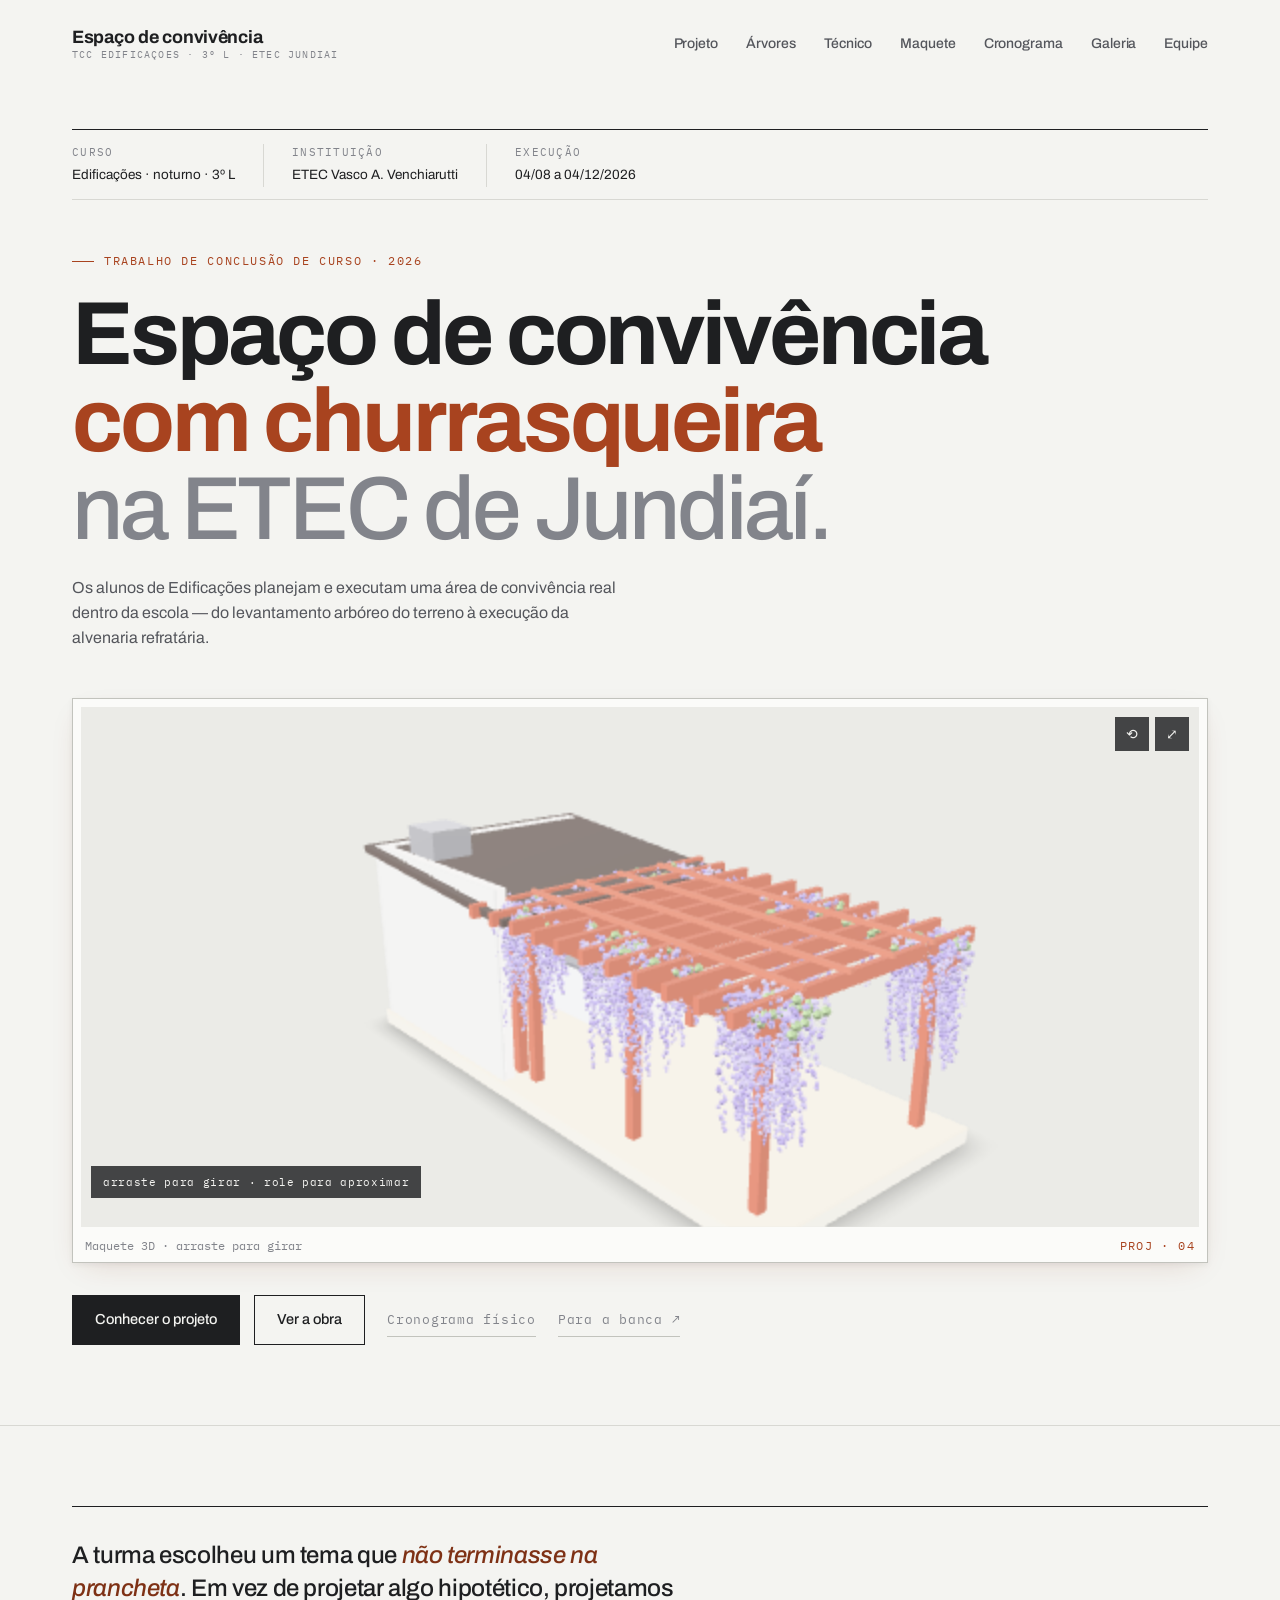
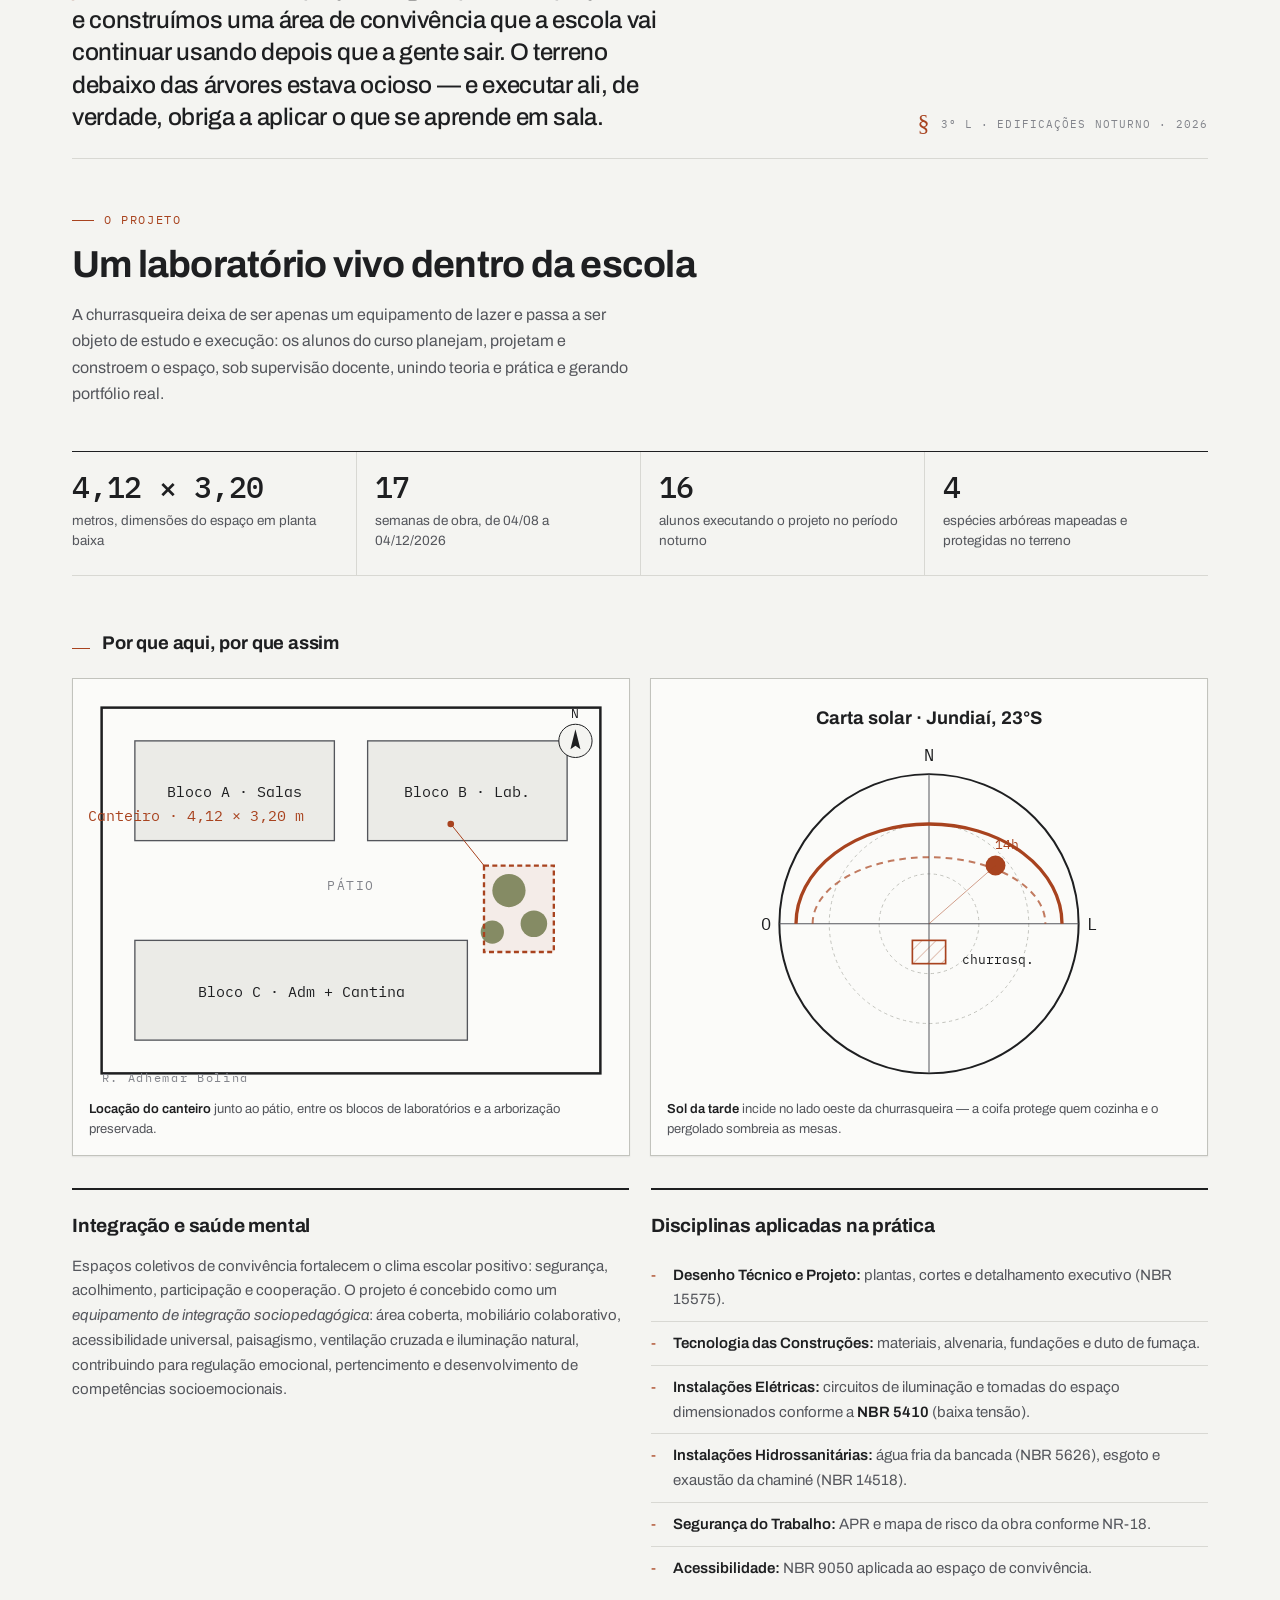
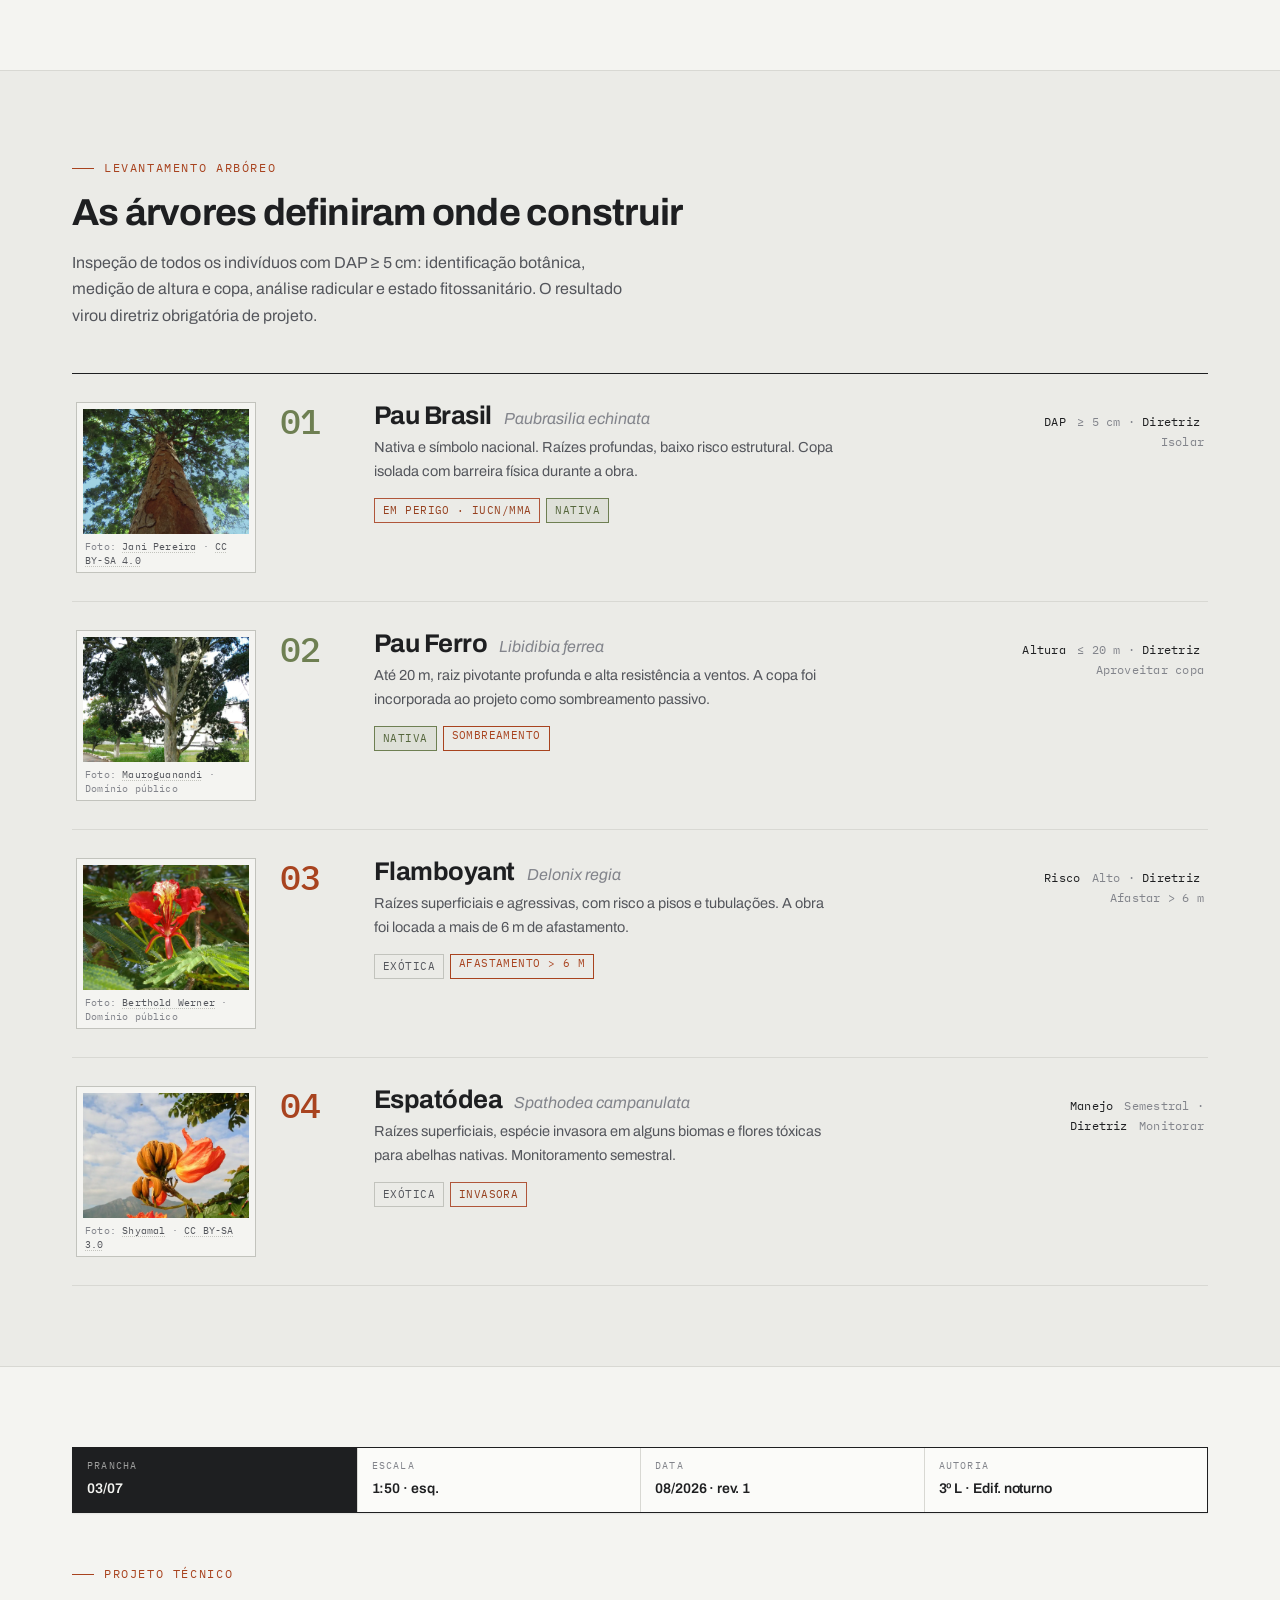
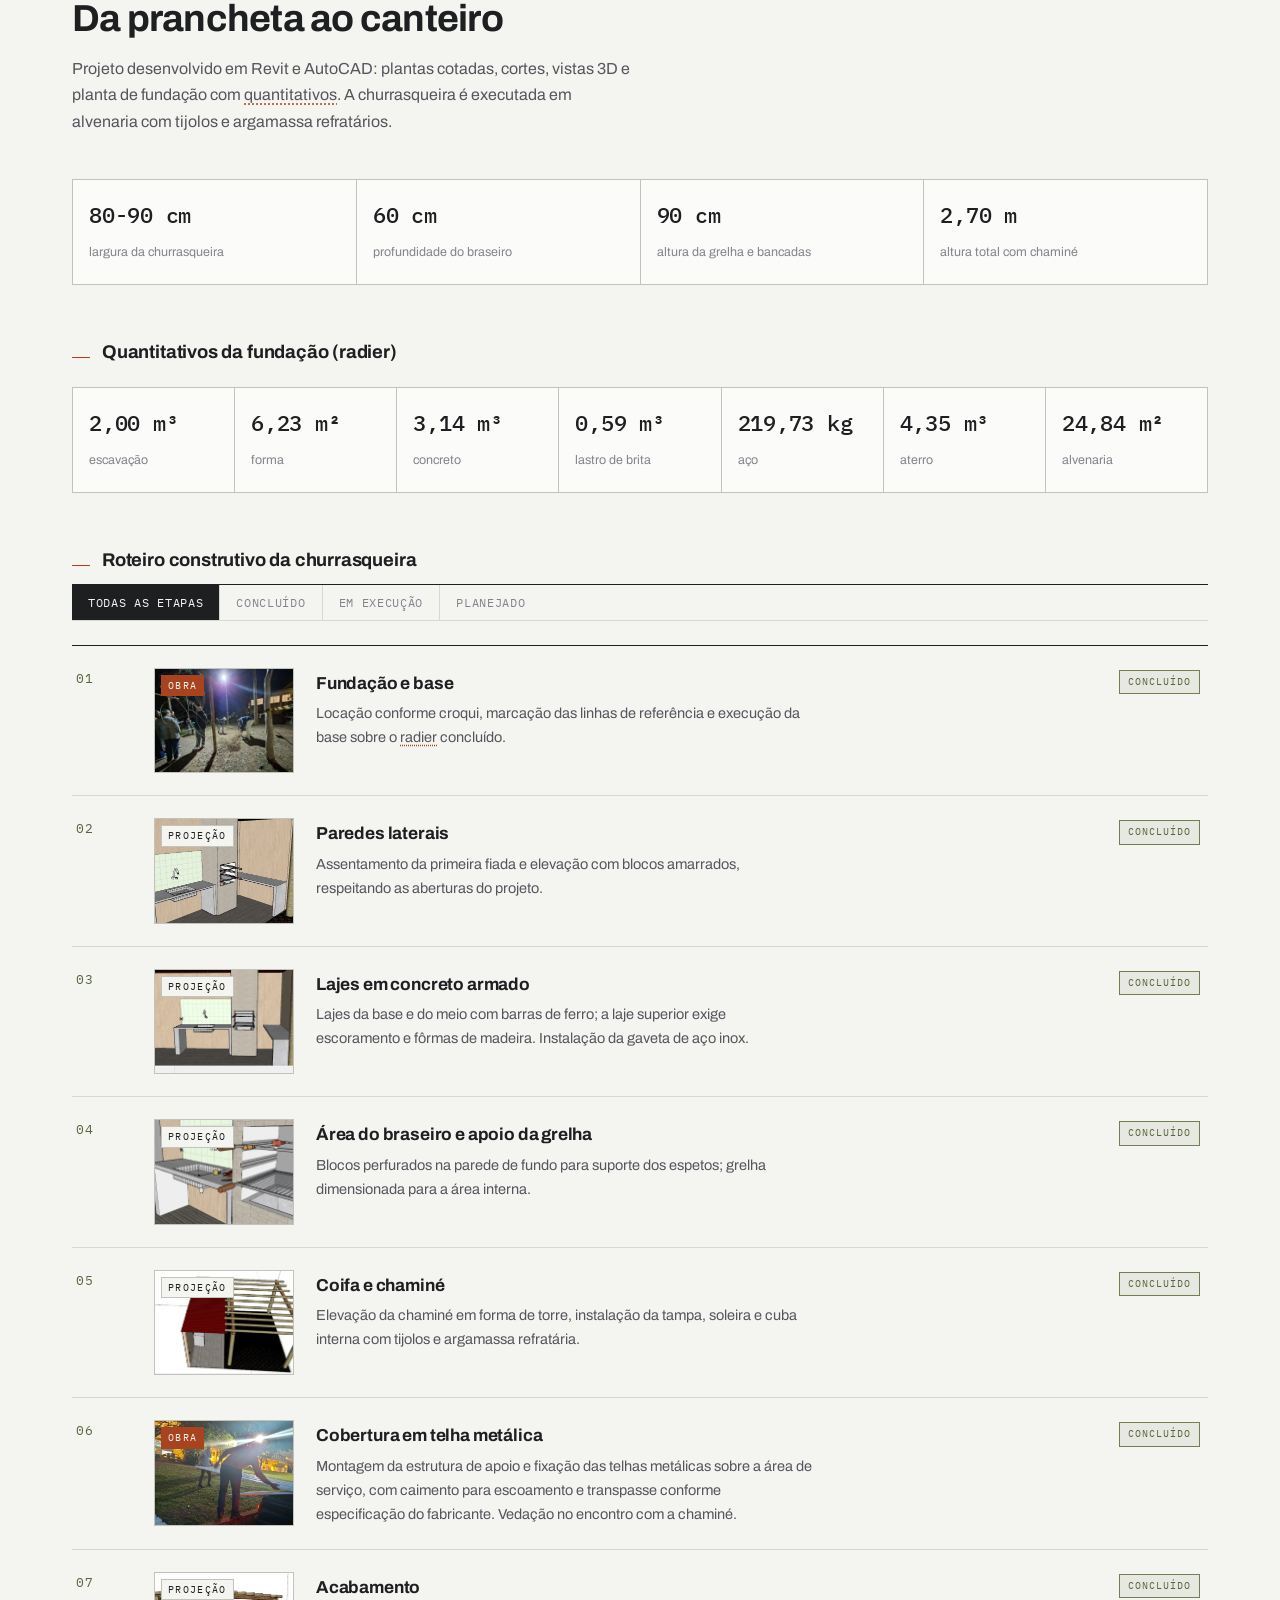
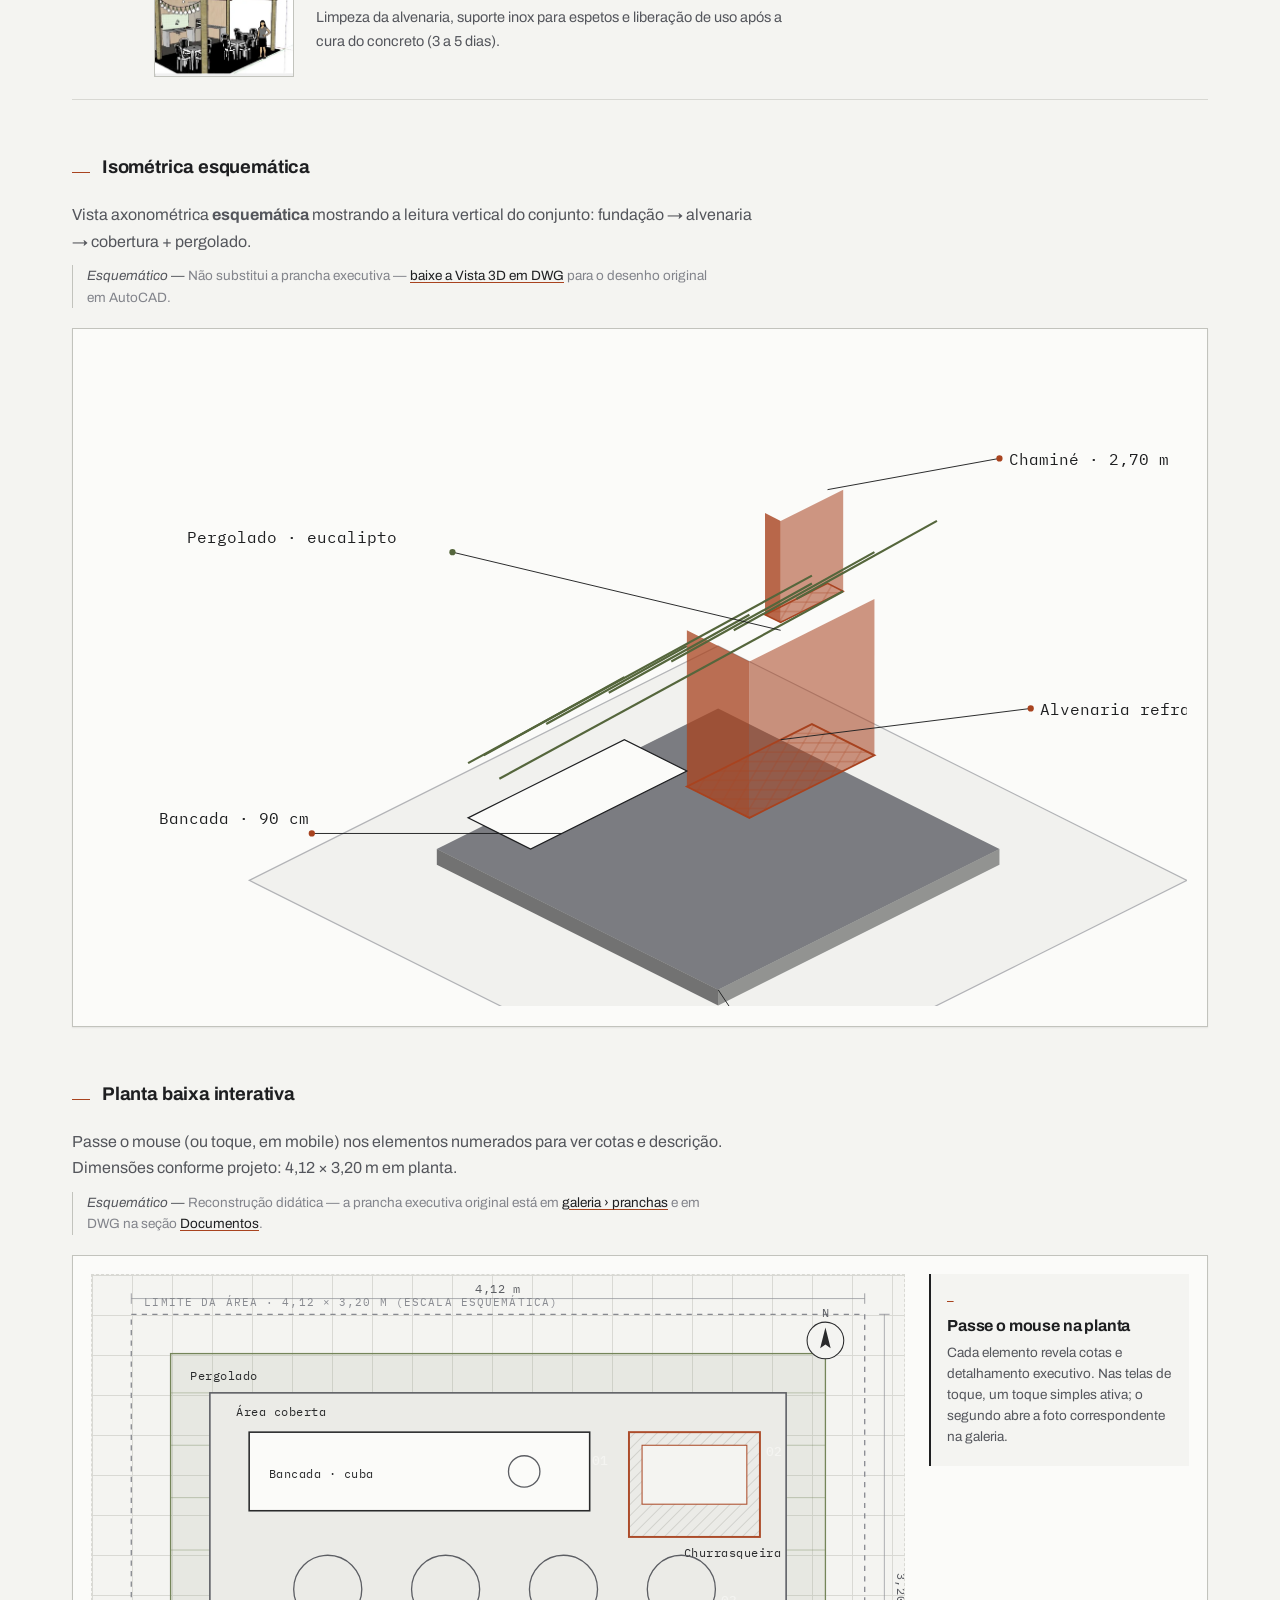
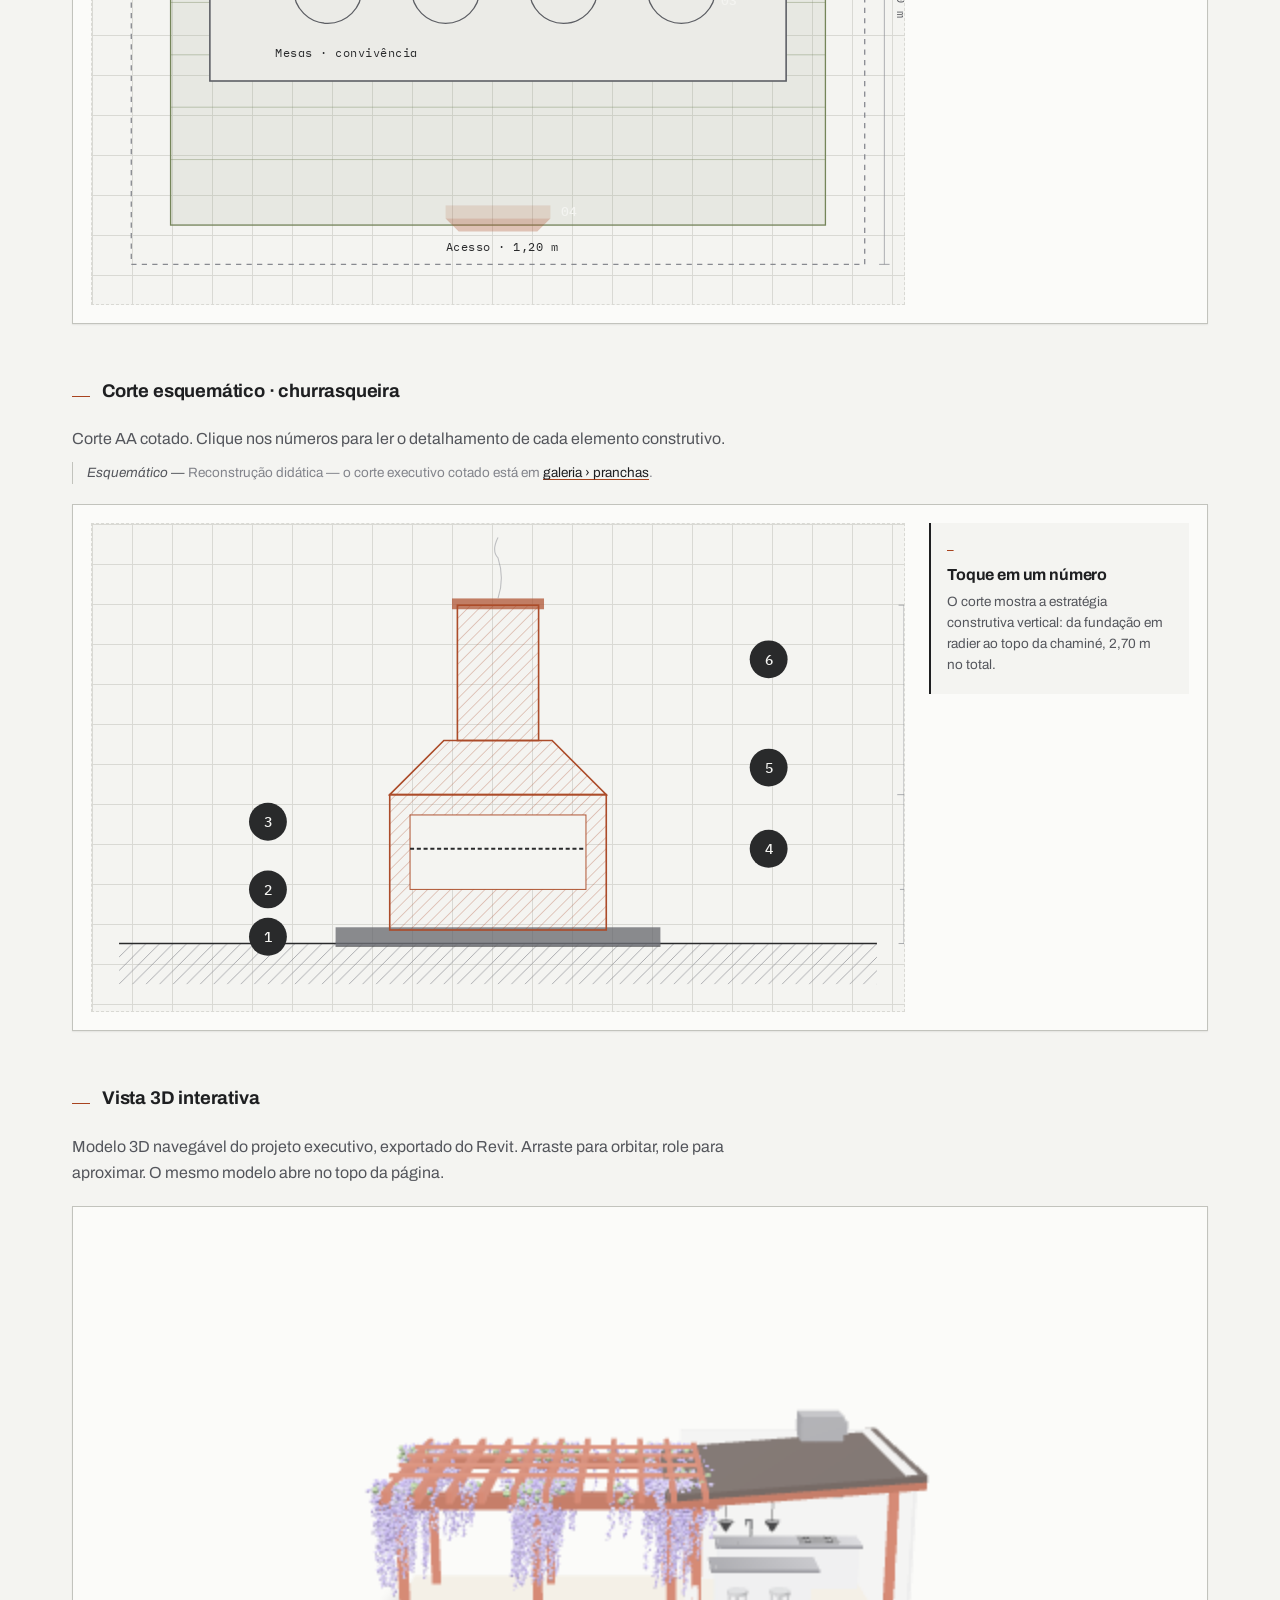
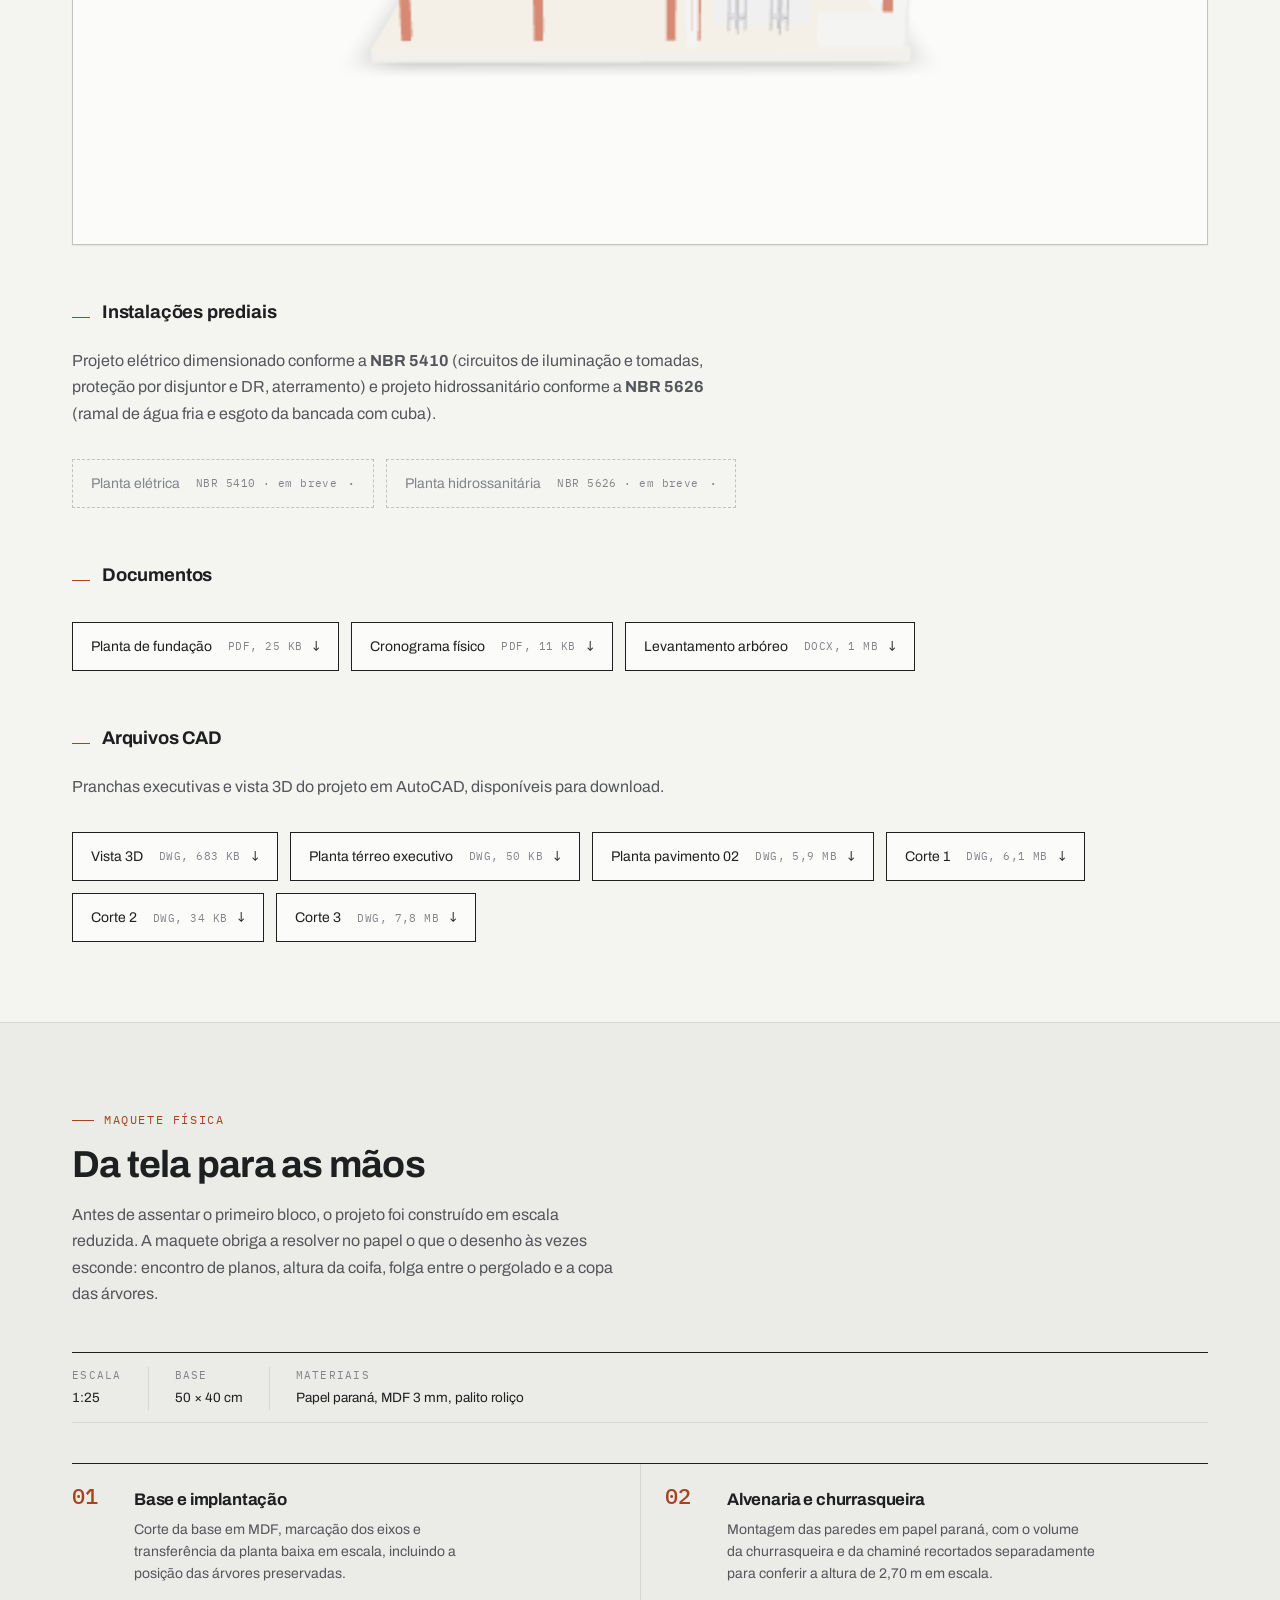
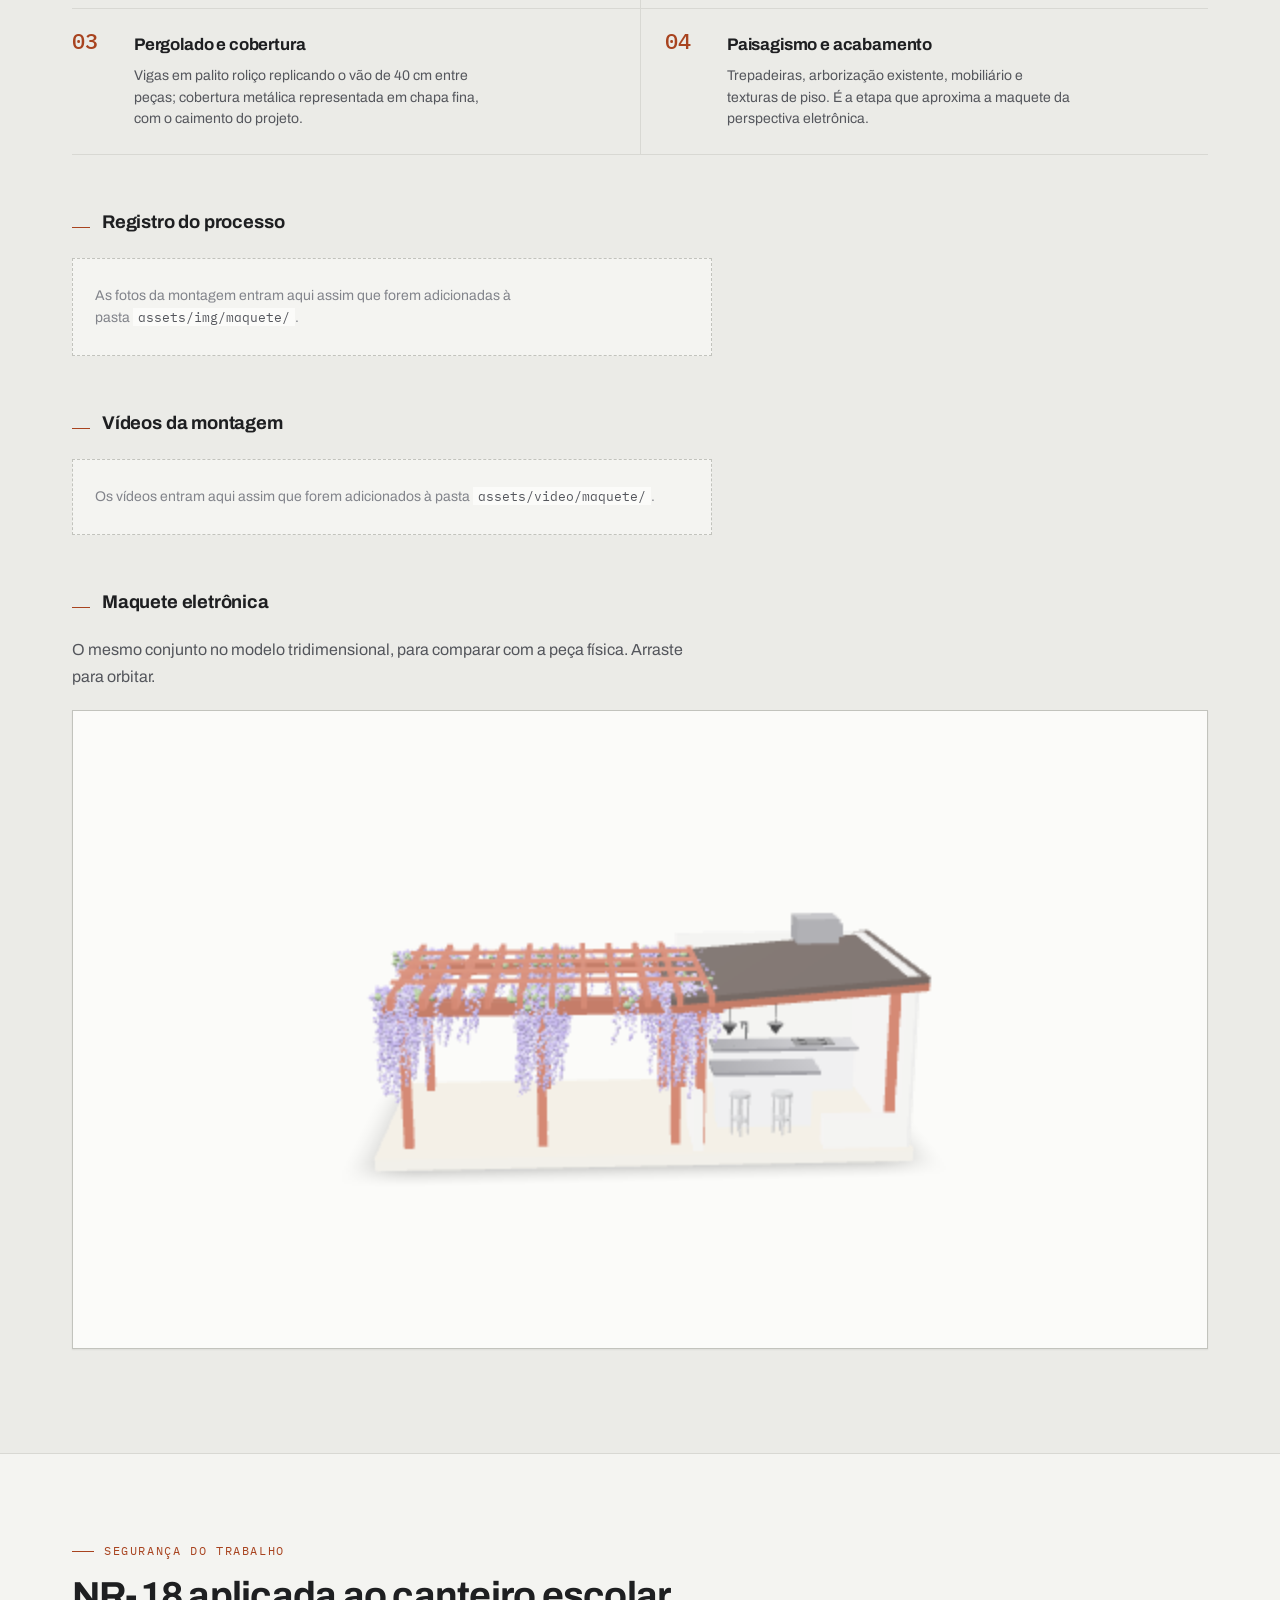
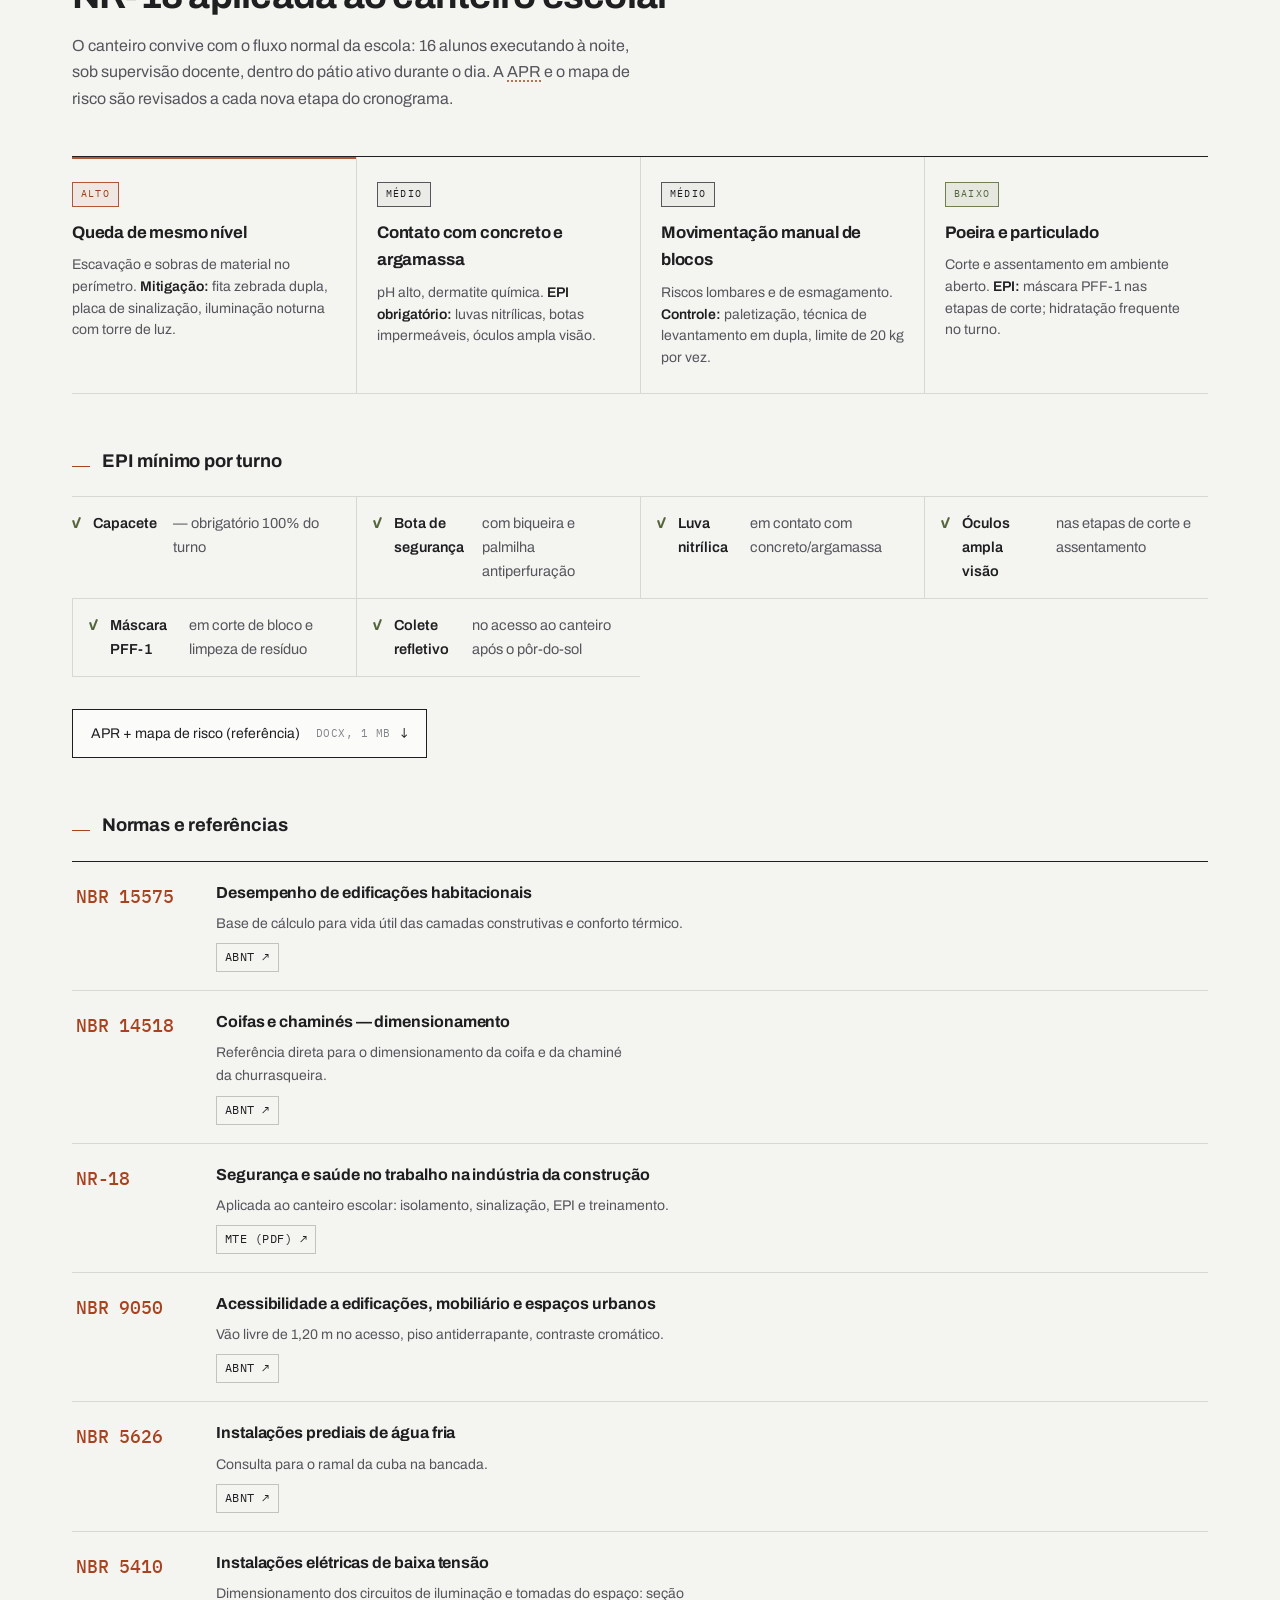
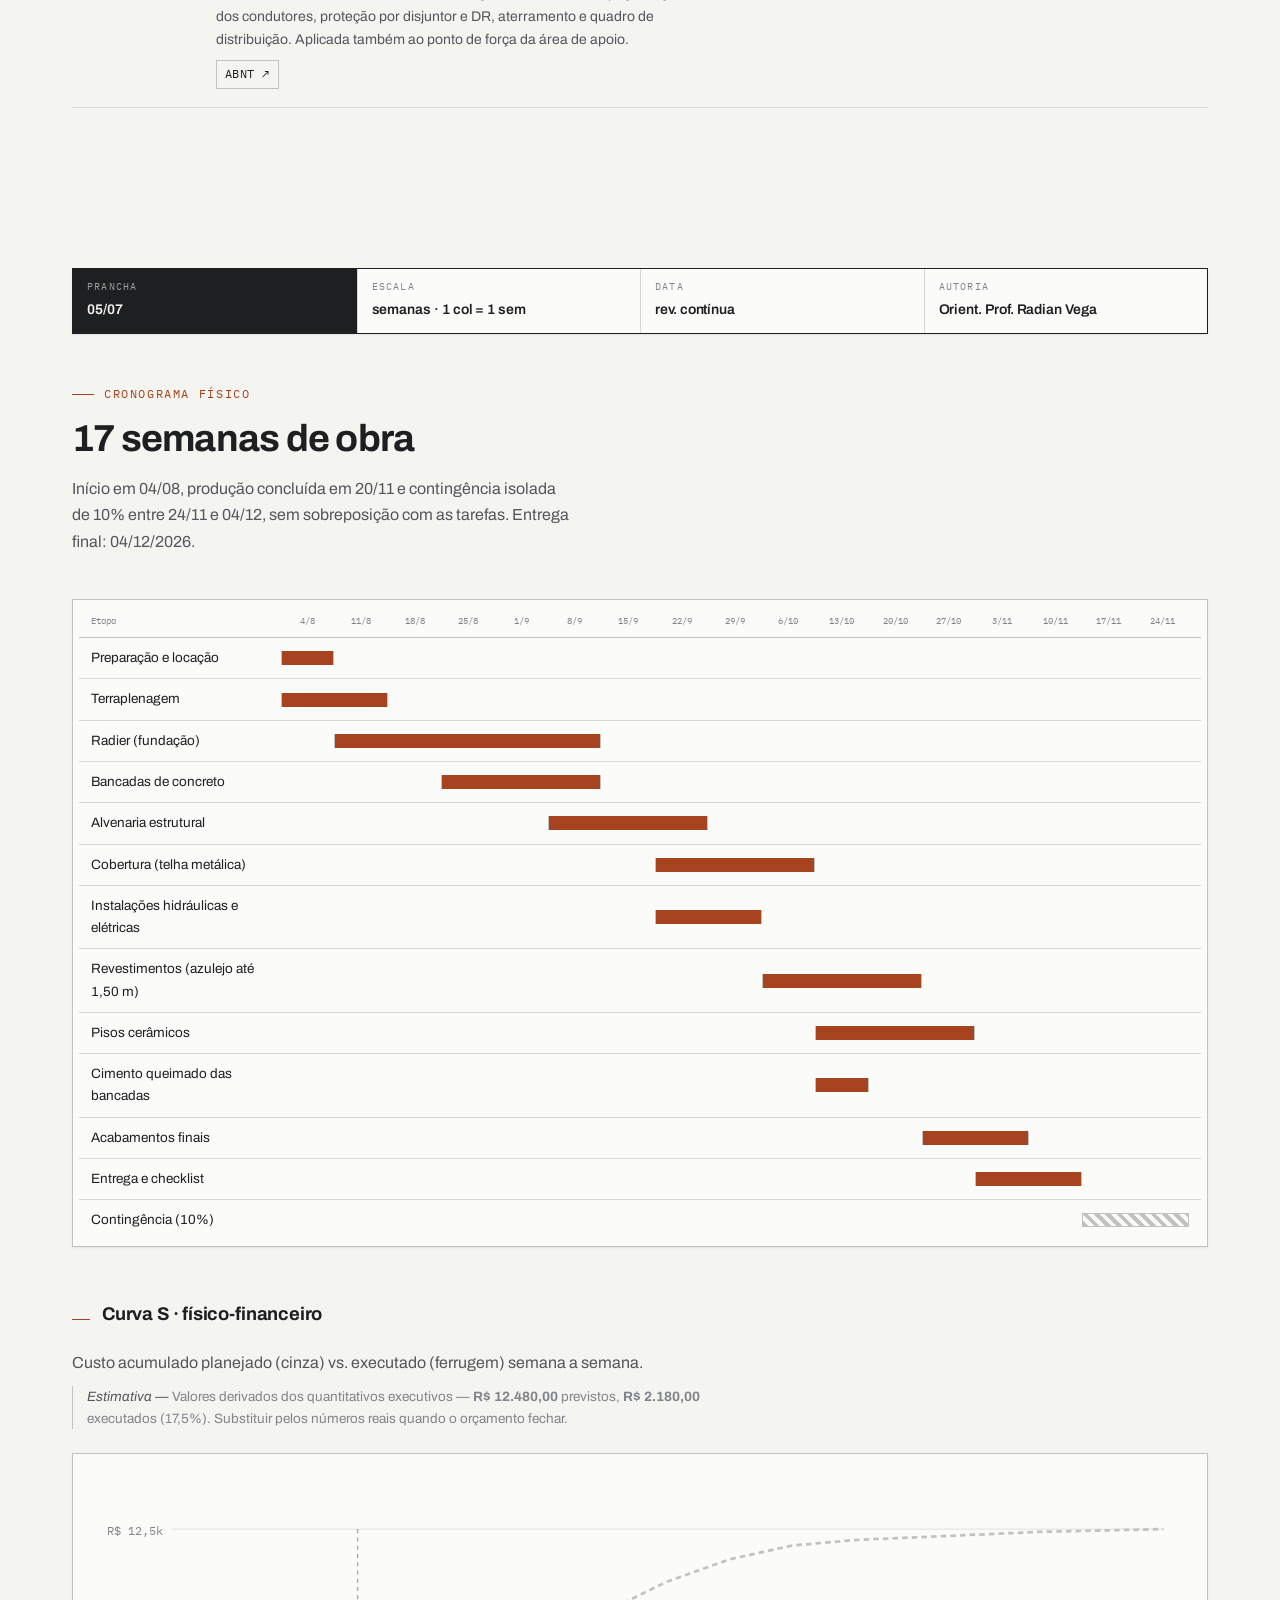
==== commit f3c49f07: "feat: seção da maquete física, com mídia que se monta sozinha Nova seção entre Projeto técnico e Seg" ====
--- a/index.html
+++ b/index.html
@@ -77,6 +77,7 @@
           <li><a href="#projeto">Projeto</a></li>
           <li><a href="#arvores">Árvores</a></li>
           <li><a href="#tecnico">Técnico</a></li>
+          <li><a href="#maquete">Maquete</a></li>
           <li><a href="#cronograma">Cronograma</a></li>
           <li><a href="#galeria">Galeria</a></li>
           <li><a href="#equipe">Equipe</a></li>
@@ -802,8 +803,112 @@
       </div>
     </section>
 
+    <!--
+      MAQUETE FÍSICA
+      Fotos e vídeos aparecem sozinhos: basta colocar os arquivos nas pastas
+      seguindo a numeração. Não precisa editar este HTML.
+
+        assets/img/maquete/maquete-01.jpg, -02.jpg, -03.jpg ...
+        assets/video/maquete/maquete-video-01.mp4, -02.mp4 ...
+
+      Para dar legenda a uma foto, acrescente a linha correspondente em
+      LEGENDAS_MAQUETE no script.js. Sem legenda, ela entra só com o número.
+
+      TODO: conferir escala, materiais e datas das etapas abaixo com a turma.
+    -->
+    <section id="maquete" class="section alt">
+      <div class="container">
+        <div class="section-head">
+          <span class="eyebrow">Maquete física</span>
+          <h2>Da tela para as mãos</h2>
+          <p>
+            Antes de assentar o primeiro bloco, o projeto foi construído em escala
+            reduzida. A maquete obriga a resolver no papel o que o desenho às vezes
+            esconde: encontro de planos, altura da coifa, folga entre o pergolado e a
+            copa das árvores.
+          </p>
+        </div>
+
+        <dl class="mk-ficha">
+          <div><dt>Escala</dt><dd>1:25</dd></div>
+          <div><dt>Base</dt><dd>50 × 40 cm</dd></div>
+          <div><dt>Materiais</dt><dd>Papel paraná, MDF 3 mm, palito roliço</dd></div>
+        </dl>
+
+        <ol class="mk-steps">
+          <li>
+            <span class="mk-num">01</span>
+            <div>
+              <h3>Base e implantação</h3>
+              <p>Corte da base em MDF, marcação dos eixos e transferência da planta baixa em escala, incluindo a posição das árvores preservadas.</p>
+            </div>
+          </li>
+          <li>
+            <span class="mk-num">02</span>
+            <div>
+              <h3>Alvenaria e churrasqueira</h3>
+              <p>Montagem das paredes em papel paraná, com o volume da churrasqueira e da chaminé recortados separadamente para conferir a altura de 2,70 m em escala.</p>
+            </div>
+          </li>
+          <li>
+            <span class="mk-num">03</span>
+            <div>
+              <h3>Pergolado e cobertura</h3>
+              <p>Vigas em palito roliço replicando o vão de 40 cm entre peças; cobertura metálica representada em chapa fina, com o caimento do projeto.</p>
+            </div>
+          </li>
+          <li>
+            <span class="mk-num">04</span>
+            <div>
+              <h3>Paisagismo e acabamento</h3>
+              <p>Trepadeiras, arborização existente, mobiliário e texturas de piso. É a etapa que aproxima a maquete da perspectiva eletrônica.</p>
+            </div>
+          </li>
+        </ol>
+
+        <h3 class="section-h3">Registro do processo</h3>
+        <div class="mk-media"
+             data-media-gallery
+             data-dir="assets/img/maquete"
+             data-prefix="maquete-"
+             data-max="24">
+          <p class="mk-empty">
+            As fotos da montagem entram aqui assim que forem adicionadas à pasta
+            <code>assets/img/maquete/</code>.
+          </p>
+        </div>
+
+        <h3 class="section-h3">Vídeos da montagem</h3>
+        <div class="mk-media mk-media-video"
+             data-media-video
+             data-dir="assets/video/maquete"
+             data-prefix="maquete-video-"
+             data-max="8">
+          <p class="mk-empty">
+            Os vídeos entram aqui assim que forem adicionados à pasta
+            <code>assets/video/maquete/</code>.
+          </p>
+        </div>
+
+        <h3 class="section-h3">Maquete eletrônica</h3>
+        <p class="lede-inline">
+          O mesmo conjunto no modelo tridimensional, para comparar com a peça física.
+          Arraste para orbitar.
+        </p>
+        <div class="viewer3d" data-viewer3d data-model="assets/model/espaco-gourmet-pergolado.glb">
+          <div class="viewer3d-fallback">
+            <picture>
+              <source srcset="assets/img/projeto/projeto-x-04.webp" type="image/webp"/>
+              <img src="assets/img/projeto/projeto-x-04.jpg" alt="Perspectiva da maquete eletrônica" loading="lazy"/>
+            </picture>
+            <span class="viewer3d-tag">carregando modelo…</span>
+          </div>
+        </div>
+      </div>
+    </section>
+
     <!-- SEGURANÇA DO TRABALHO -->
-    <section id="seguranca" class="section alt">
+    <section id="seguranca" class="section">
       <div class="container">
         <div class="section-head">
           <span class="eyebrow">Segurança do trabalho</span>
--- a/styles.css
+++ b/styles.css
@@ -1255,6 +1255,93 @@
   }
   .plan-info { border-left: 0; border-top: 2px solid var(--ink); padding: 14px 12px; }
   .plan-info.is-active { border-top-color: var(--accent); border-left: 0; }
+}
+
+/* ---------- MAQUETE FÍSICA ---------- */
+.mk-ficha {
+  display: grid;
+  grid-template-columns: repeat(3, auto);
+  justify-content: start;
+  margin: 0 0 40px;
+  padding: 14px 0 12px;
+  border-top: 1px solid var(--ink);
+  border-bottom: 1px solid var(--line);
+}
+.mk-ficha > div { padding: 0 26px; border-left: 1px solid var(--line); }
+.mk-ficha > div:first-child { padding-left: 0; border-left: 0; }
+.mk-ficha dt {
+  font-family: var(--mono);
+  font-size: 10.5px;
+  letter-spacing: .12em;
+  text-transform: uppercase;
+  color: var(--ink-3);
+  margin-bottom: 3px;
+}
+.mk-ficha dd {
+  margin: 0;
+  font-size: 13.5px;
+  color: var(--ink);
+  font-variant-numeric: tabular-nums;
+}
+
+.mk-steps {
+  list-style: none;
+  padding: 0;
+  margin: 0 0 44px;
+  display: grid;
+  grid-template-columns: repeat(2, 1fr);
+  gap: 0;
+  border-top: 1px solid var(--ink);
+}
+.mk-steps li {
+  display: grid;
+  grid-template-columns: 46px 1fr;
+  gap: 16px;
+  padding: 22px 24px 24px 0;
+  border-bottom: 1px solid var(--line);
+}
+.mk-steps li:nth-child(even) { padding-left: 24px; border-left: 1px solid var(--line); }
+.mk-num {
+  font-family: var(--mono);
+  font-size: 1.35rem;
+  font-weight: 500;
+  color: var(--accent);
+  line-height: 1;
+  letter-spacing: -.01em;
+}
+.mk-steps h3 { margin: 0 0 6px; font-size: 1.05rem; letter-spacing: -.01em; }
+.mk-steps p { margin: 0; color: var(--ink-2); font-size: 14px; line-height: 1.55; max-width: 46ch; }
+
+/* área que recebe as fotos e os vídeos quando existirem */
+.mk-media { margin-bottom: 36px; }
+.mk-empty {
+  margin: 0;
+  padding: 26px 22px;
+  border: 1px dashed var(--line-2);
+  background: var(--surface);
+  color: var(--ink-3);
+  font-size: 14px;
+  line-height: 1.6;
+  max-width: 640px;
+}
+.section.alt .mk-empty { background: var(--paper); }
+.mk-empty code {
+  font-family: var(--mono);
+  font-size: 12.5px;
+  color: var(--ink-2);
+  background: var(--paper-2);
+  padding: 1px 5px;
+}
+.section.alt .mk-empty code { background: var(--surface); }
+.mk-media.is-filled { margin-bottom: 40px; }
+
+@media (max-width: 760px) {
+  .mk-ficha { grid-template-columns: 1fr; }
+  .mk-ficha > div { padding: 7px 0; border-left: 0; border-top: 1px solid var(--line); }
+  .mk-ficha > div:first-child { border-top: 0; padding-top: 0; }
+  .mk-steps { grid-template-columns: 1fr; }
+  .mk-steps li,
+  .mk-steps li:nth-child(even) { padding: 20px 0; border-left: 0; }
 }
 
 /* ---------- SEGURANÇA DO TRABALHO ---------- */
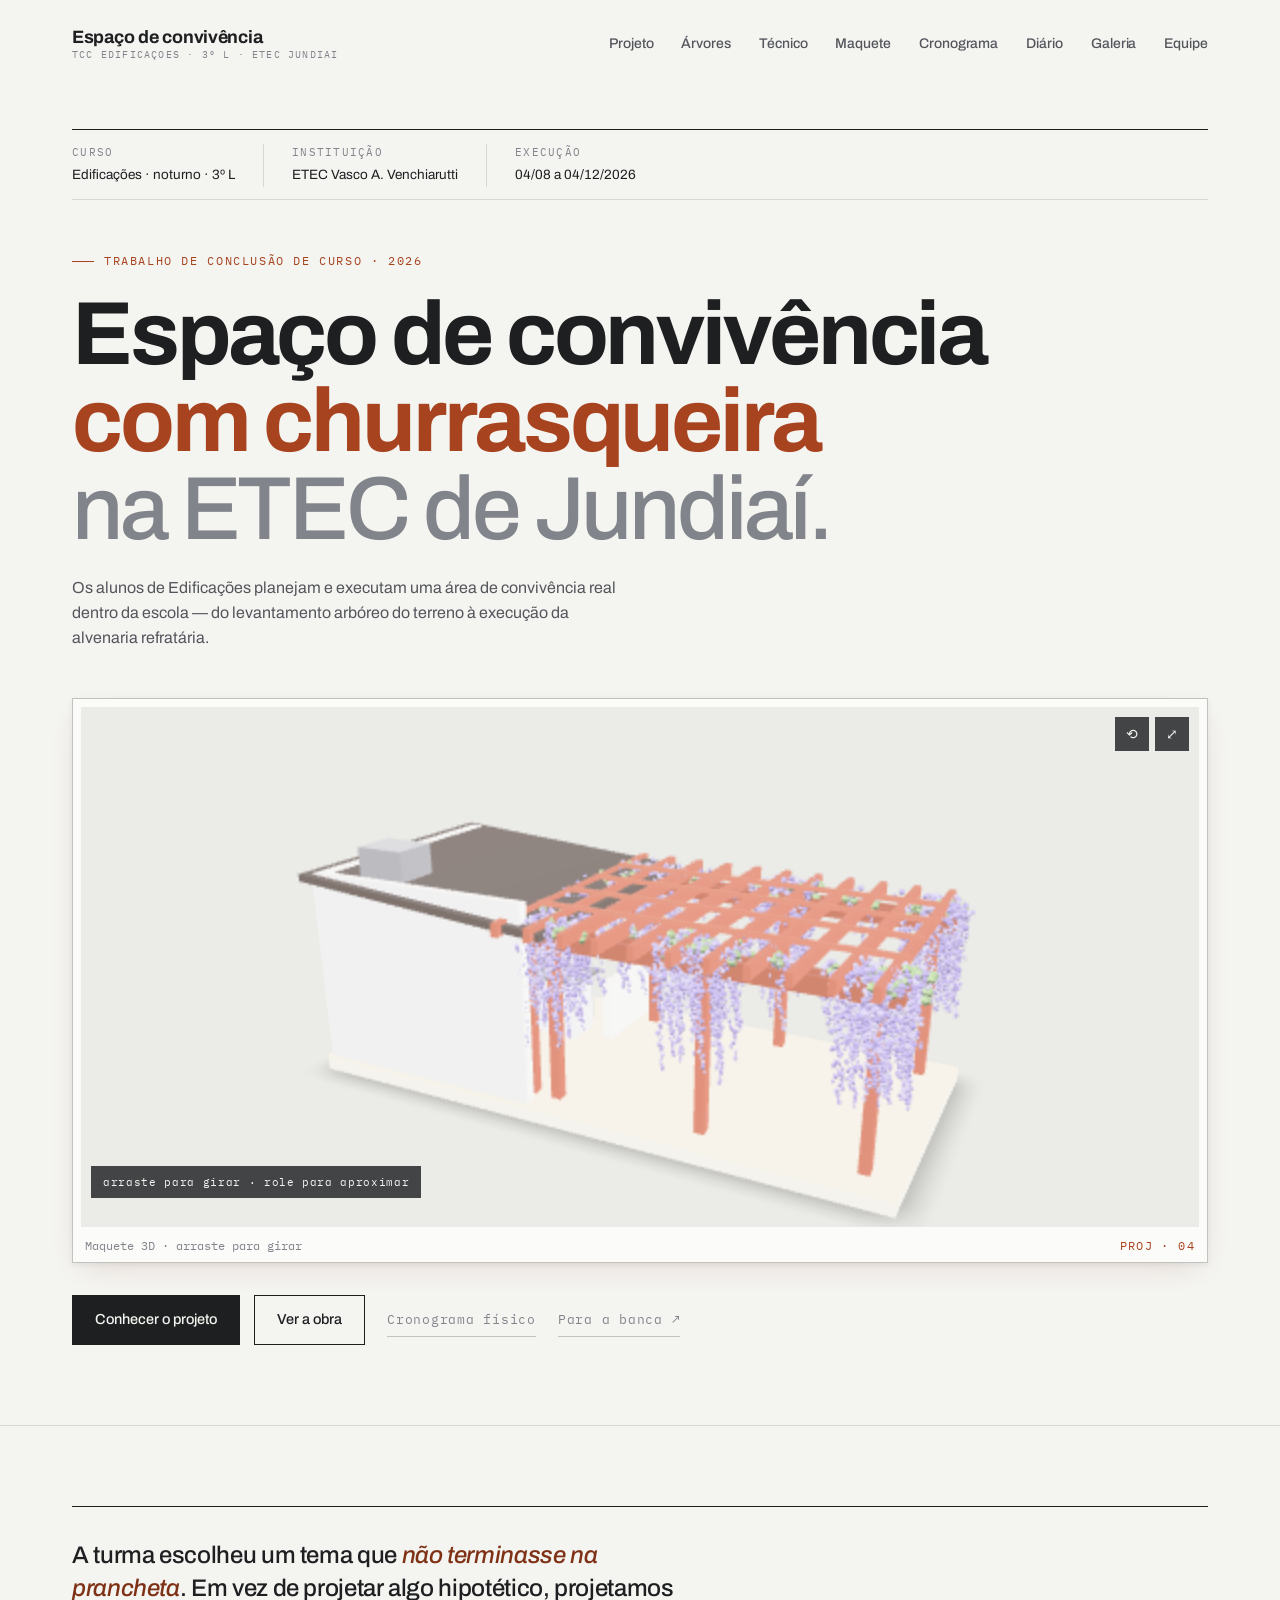
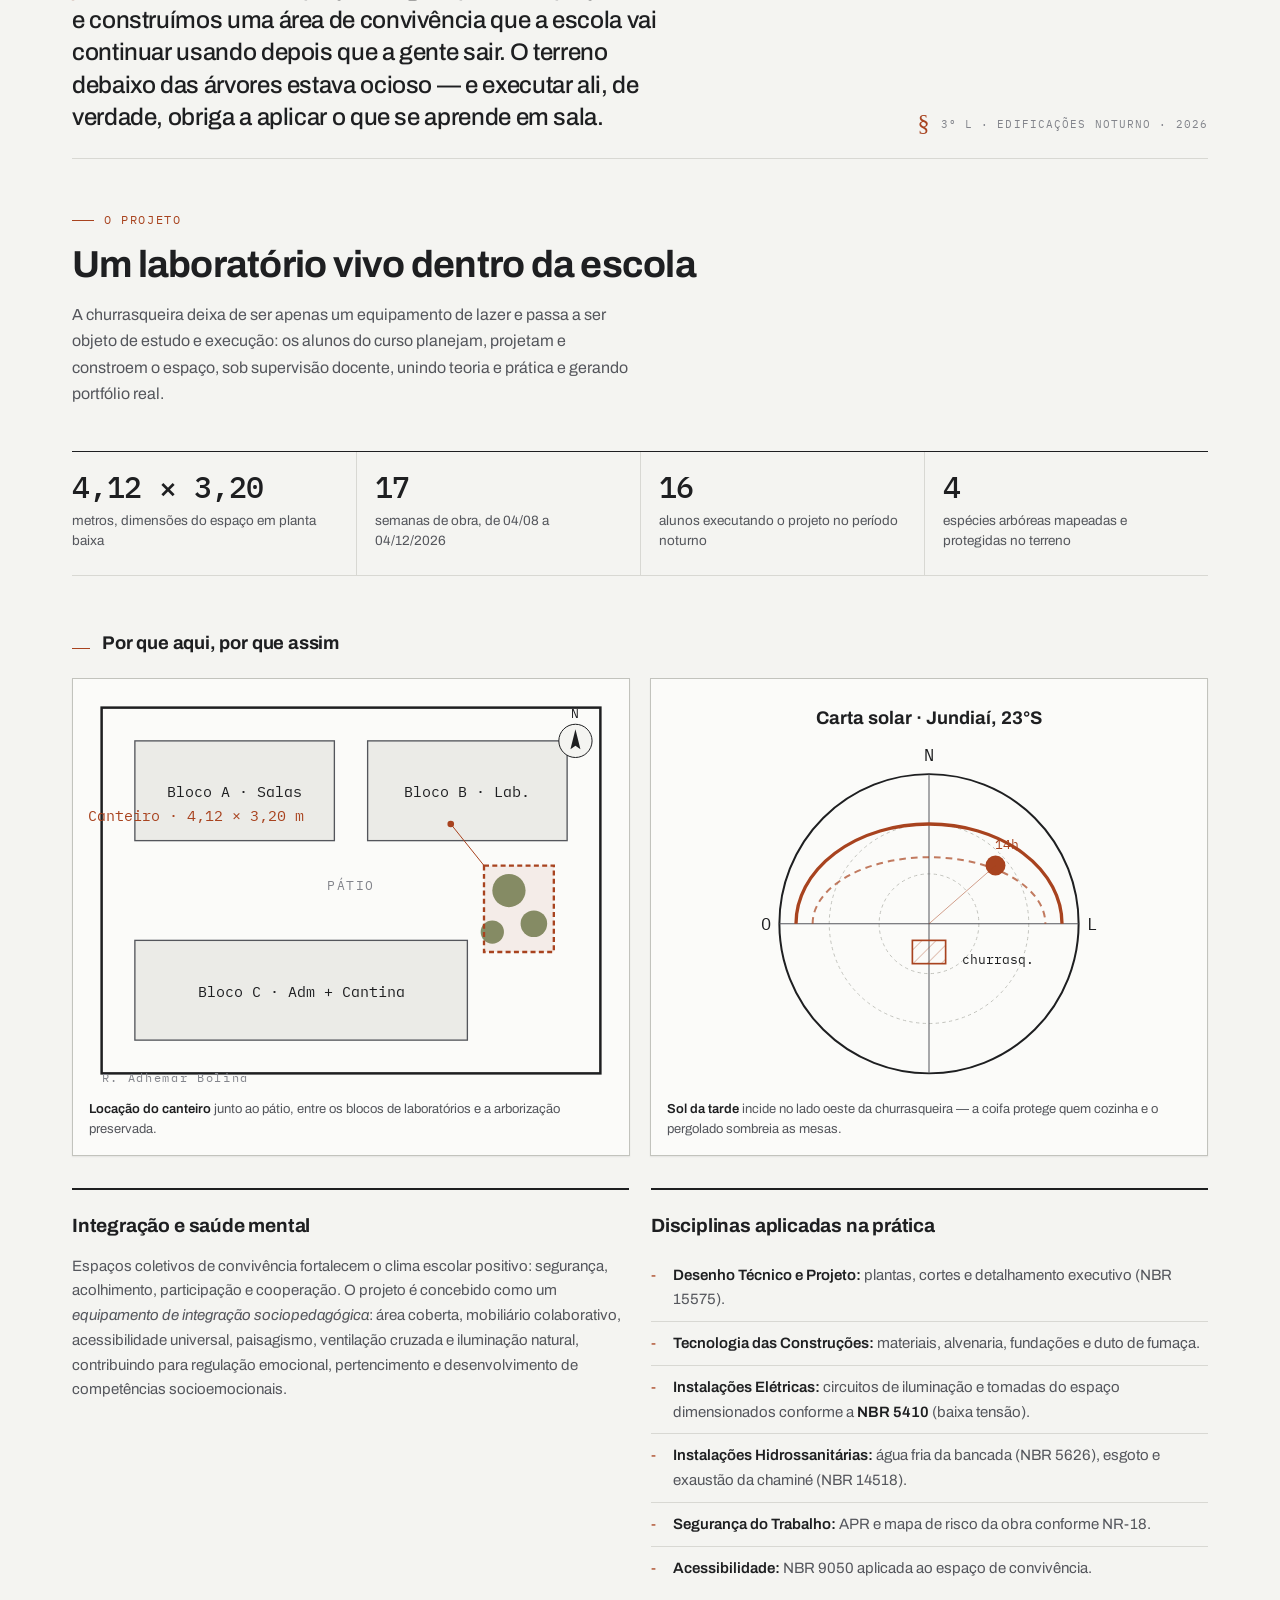
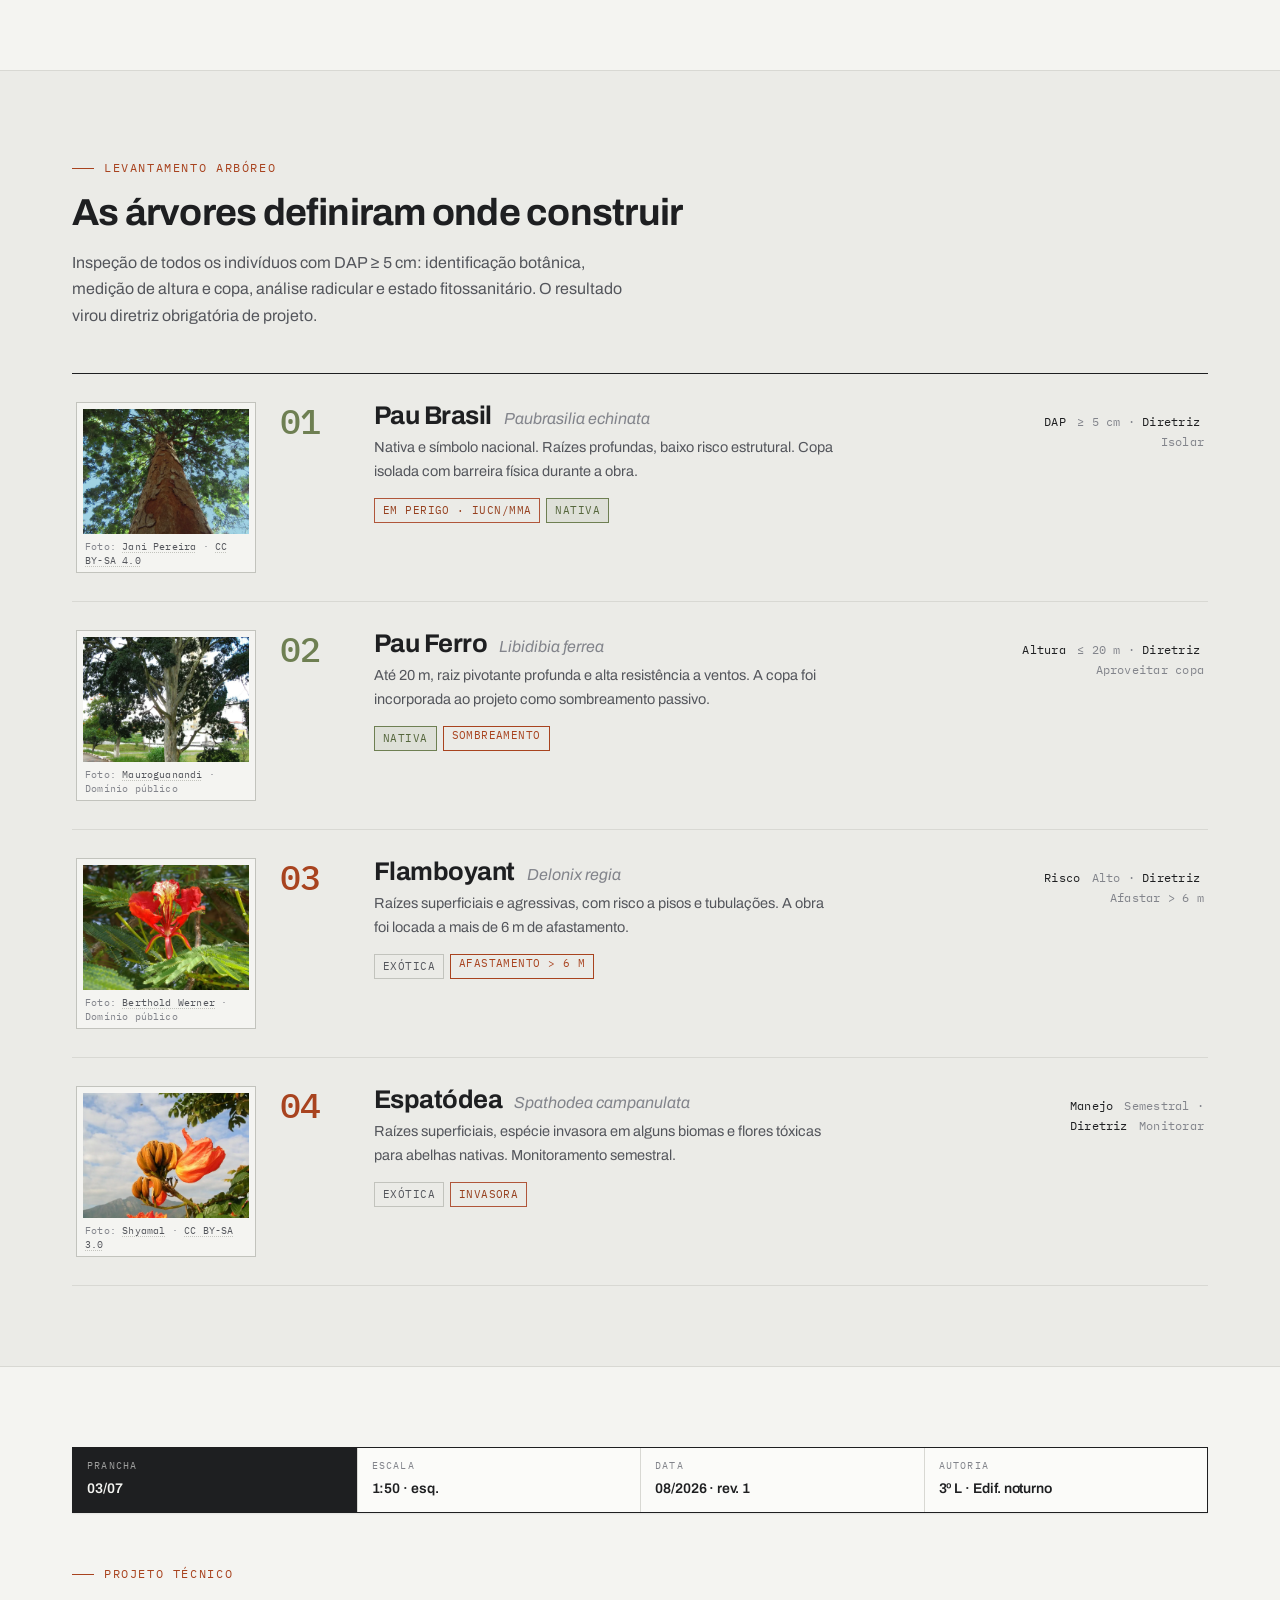
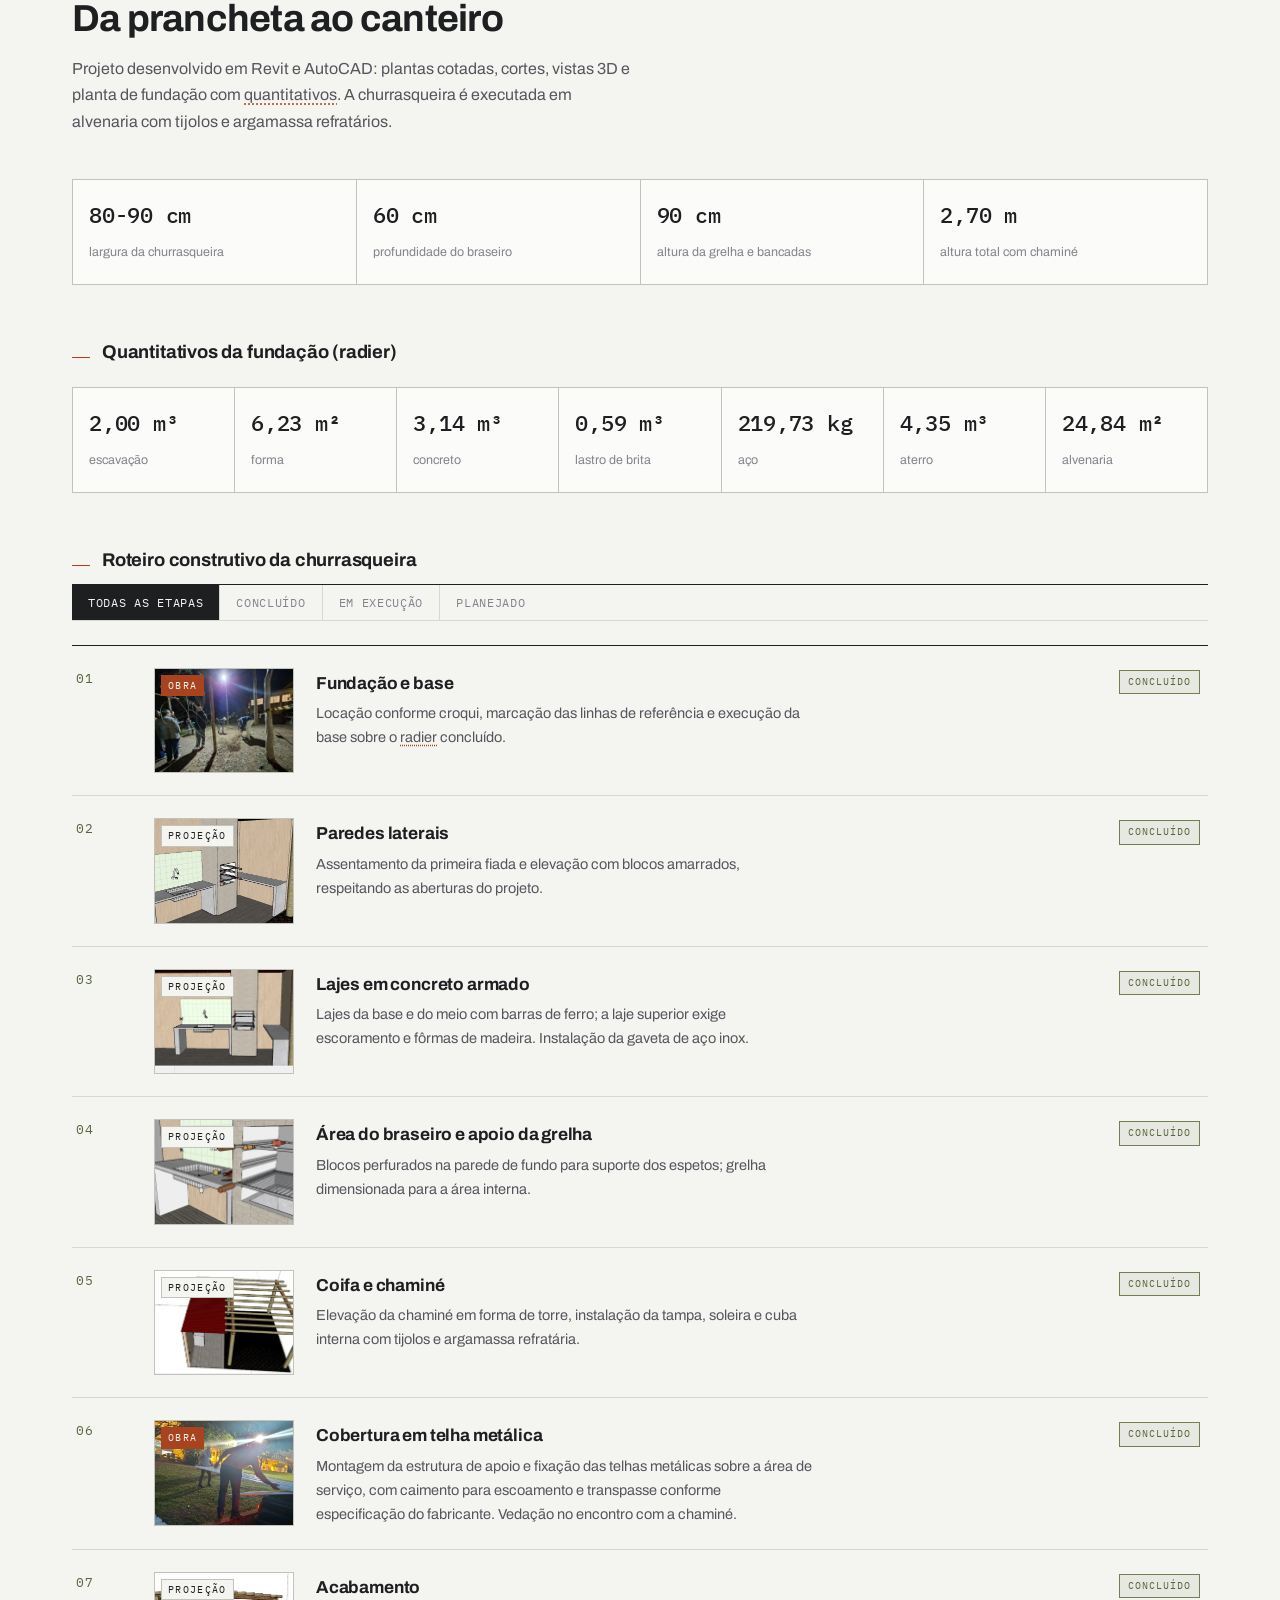
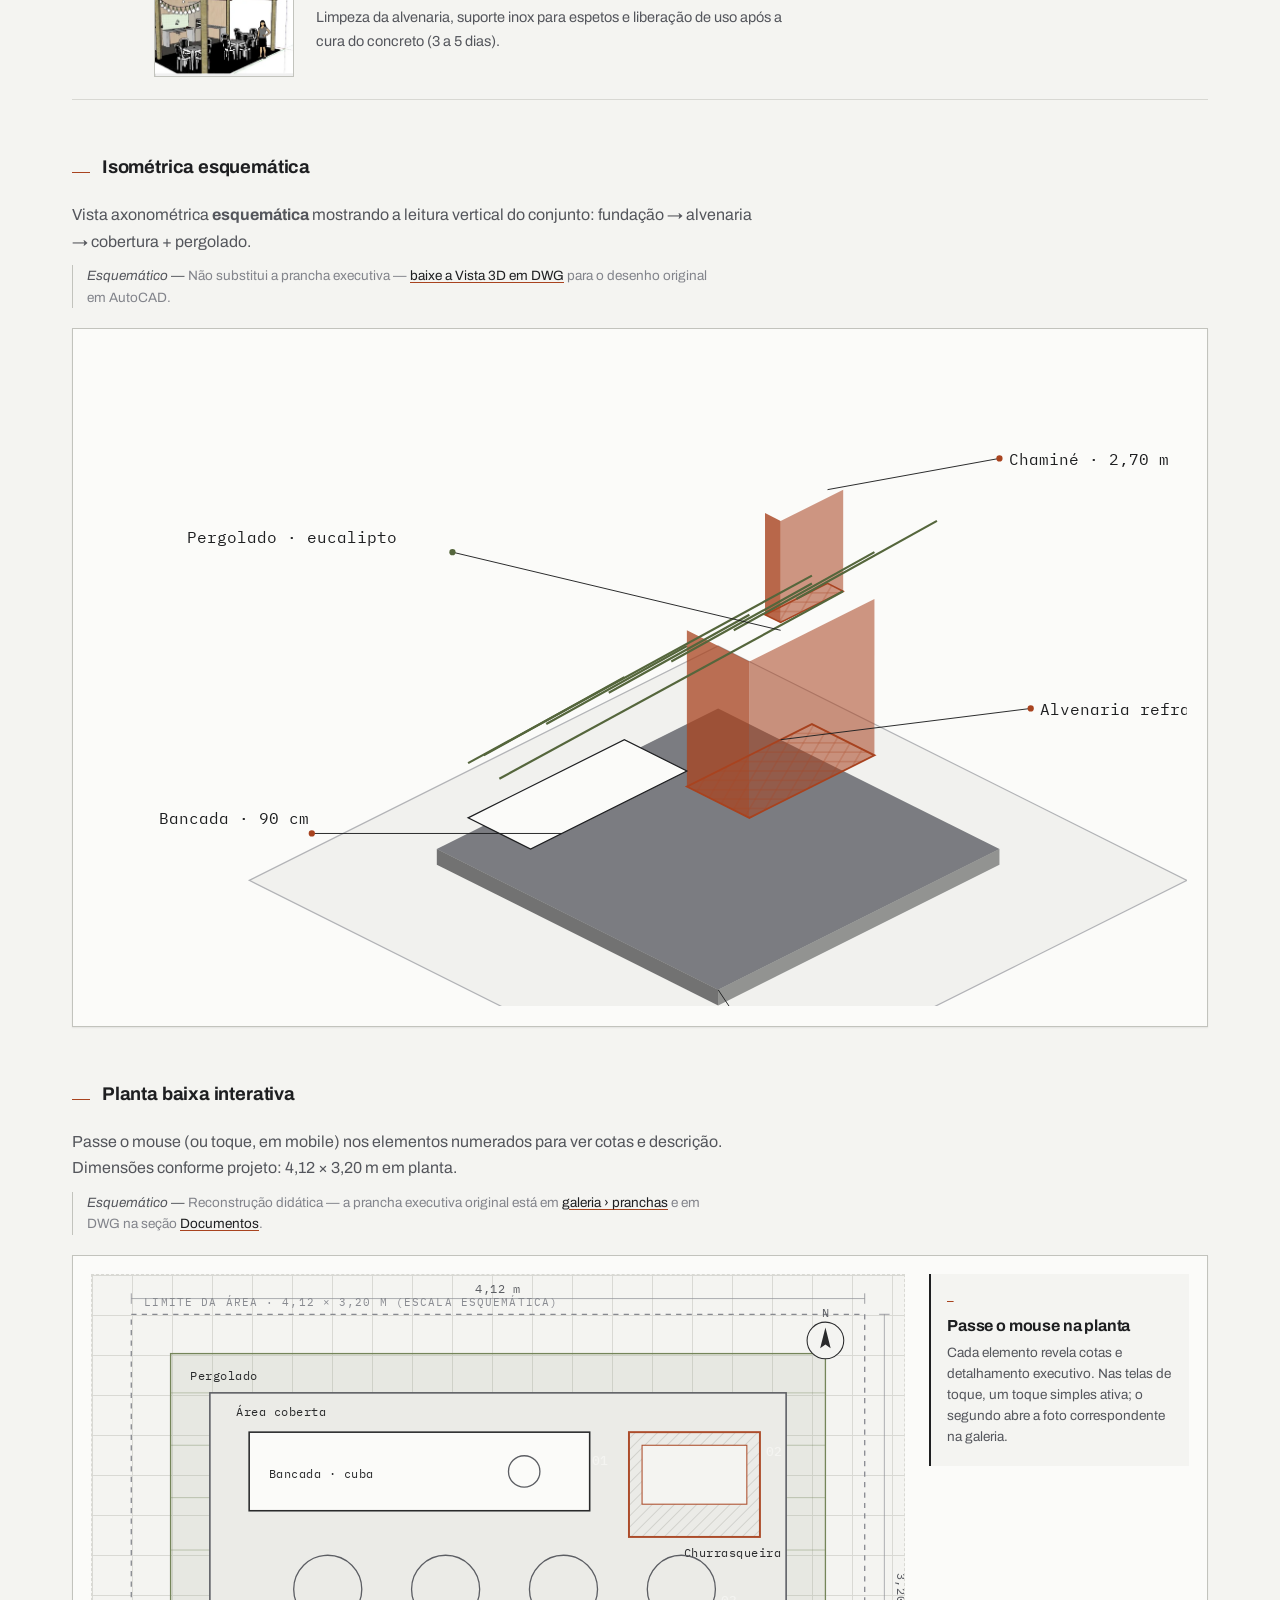
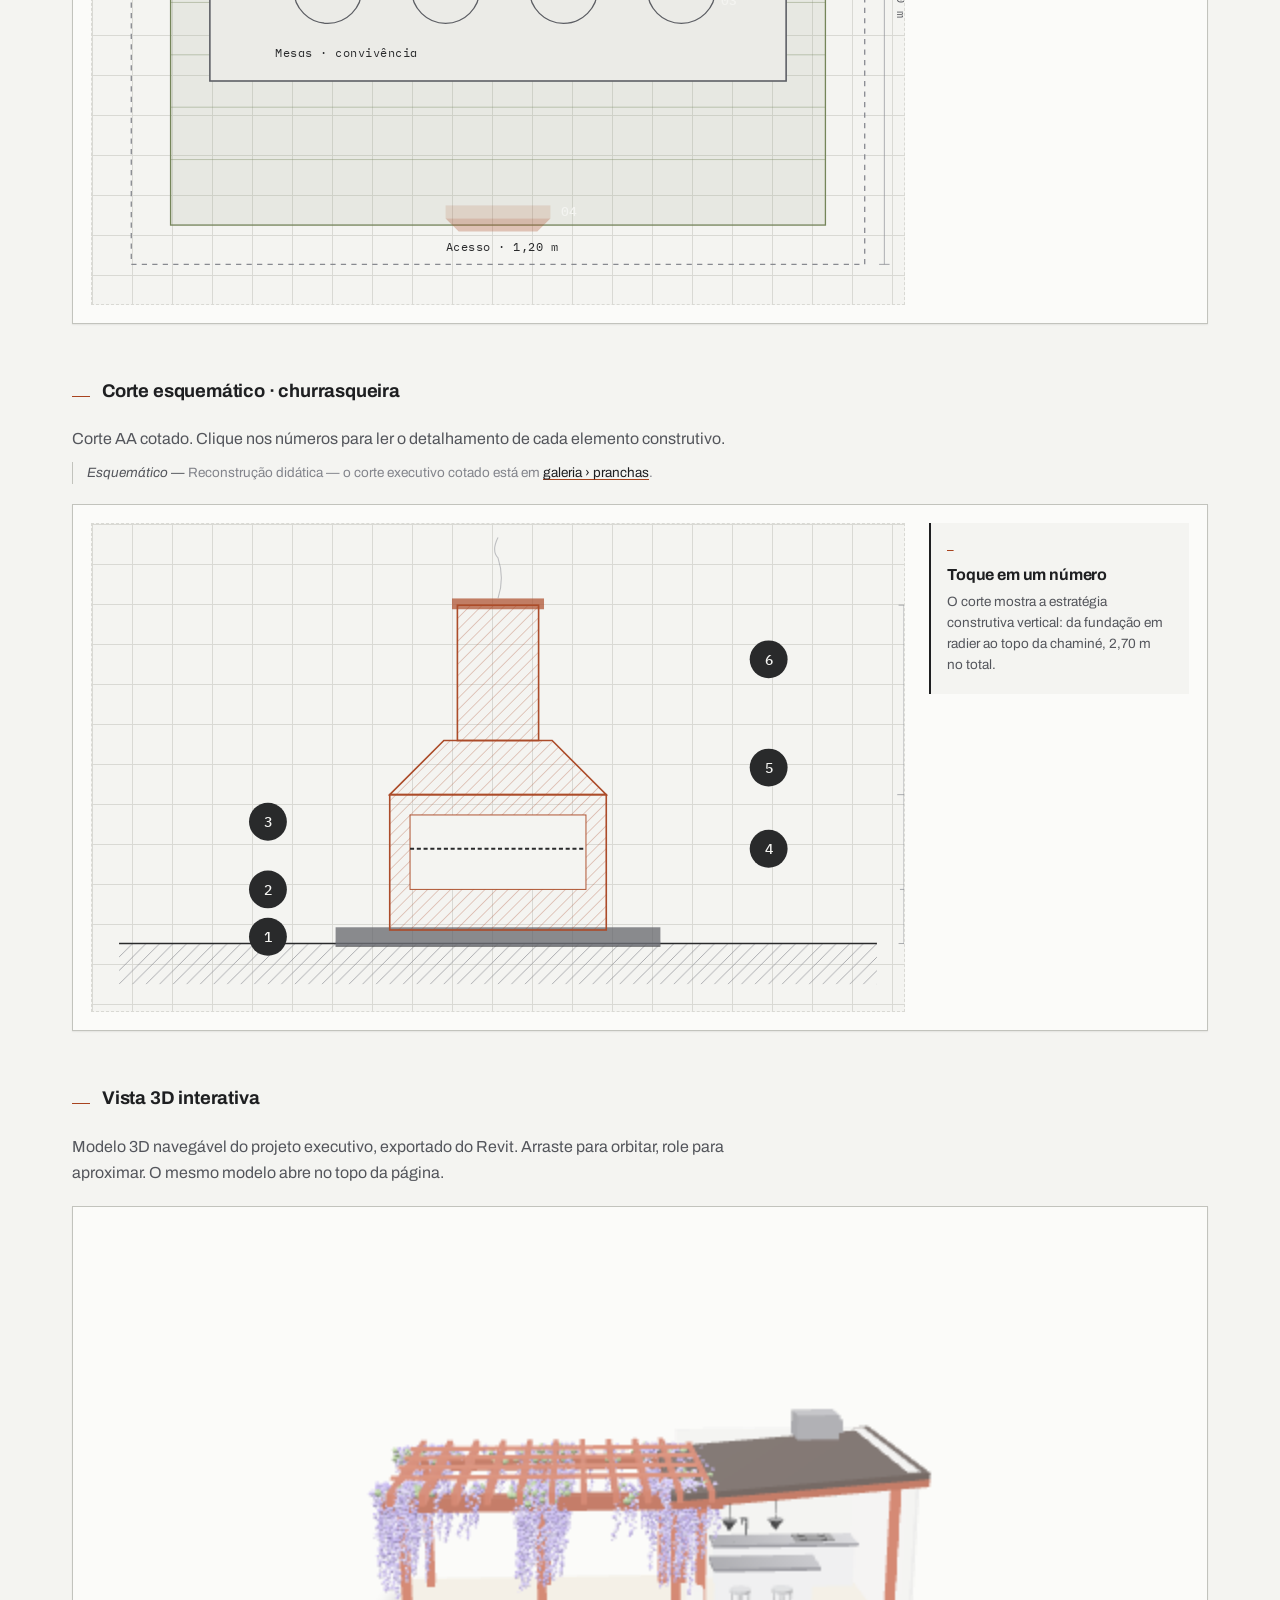
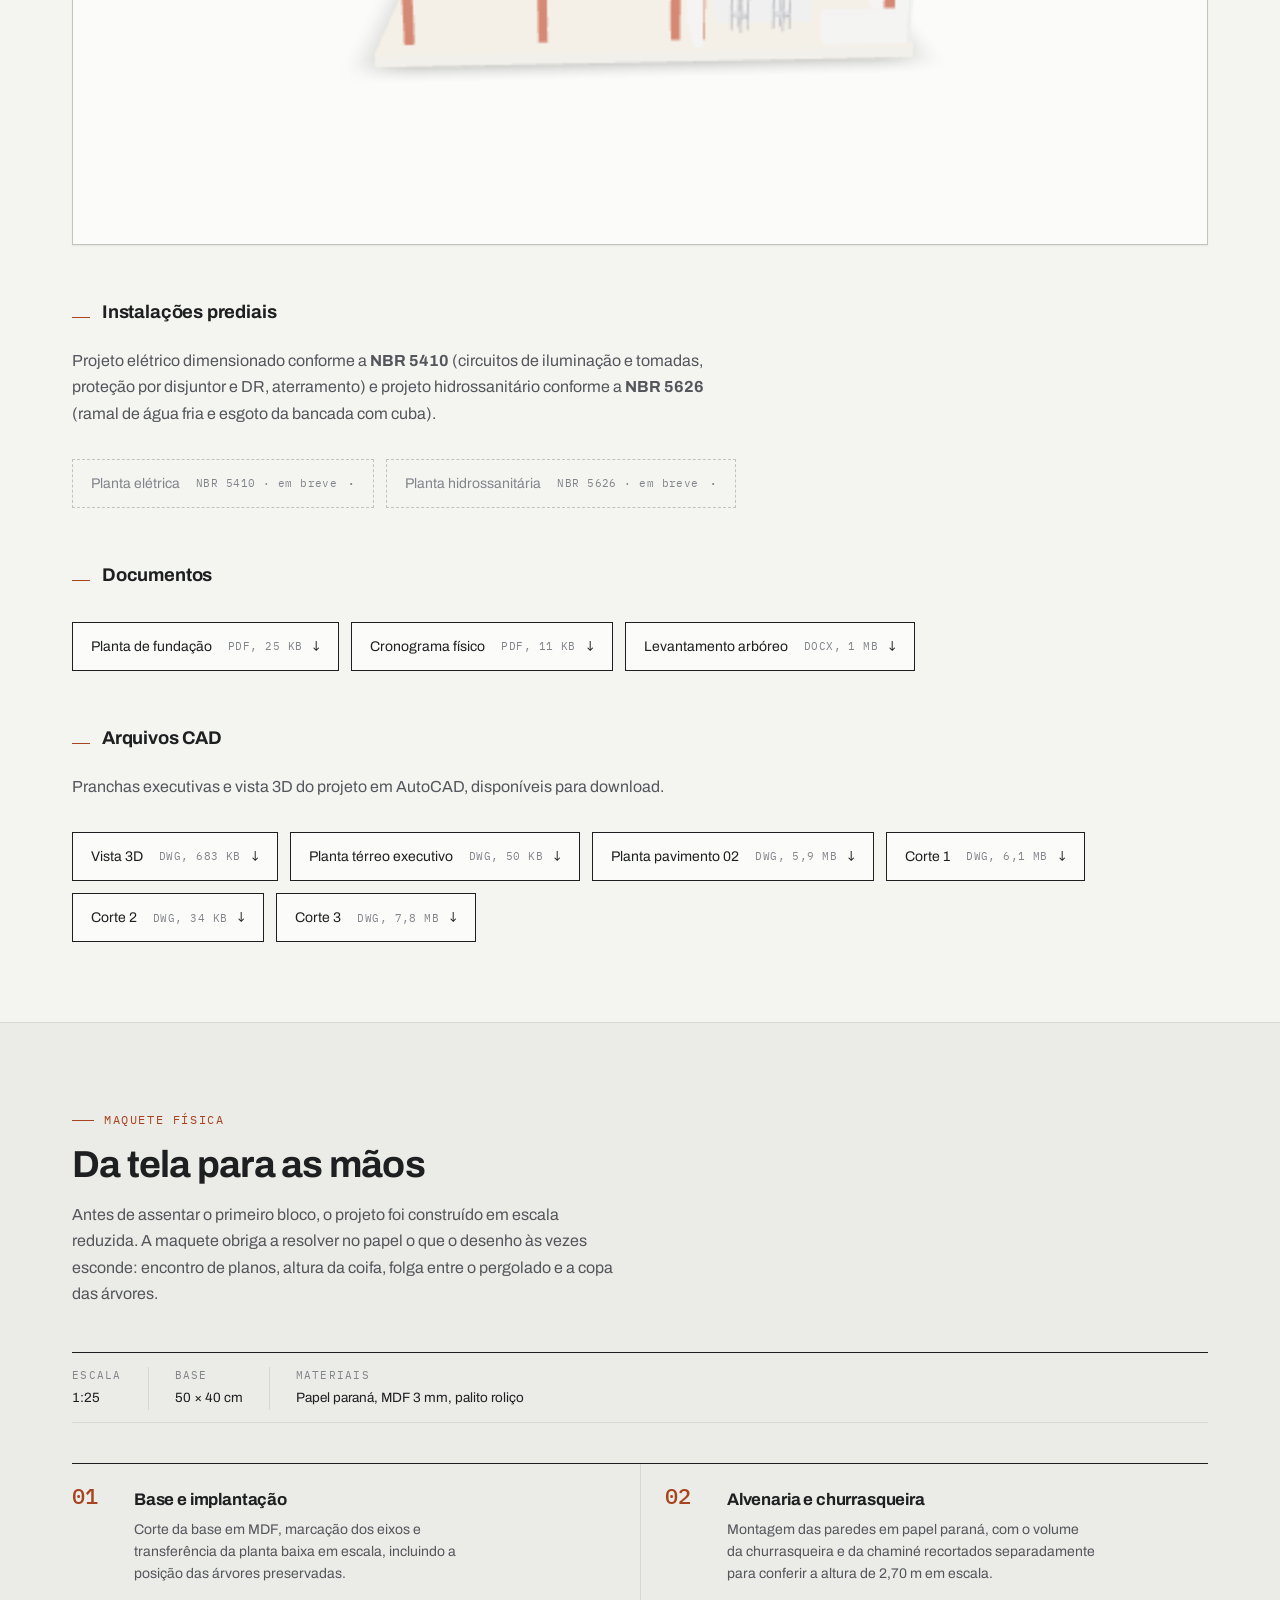
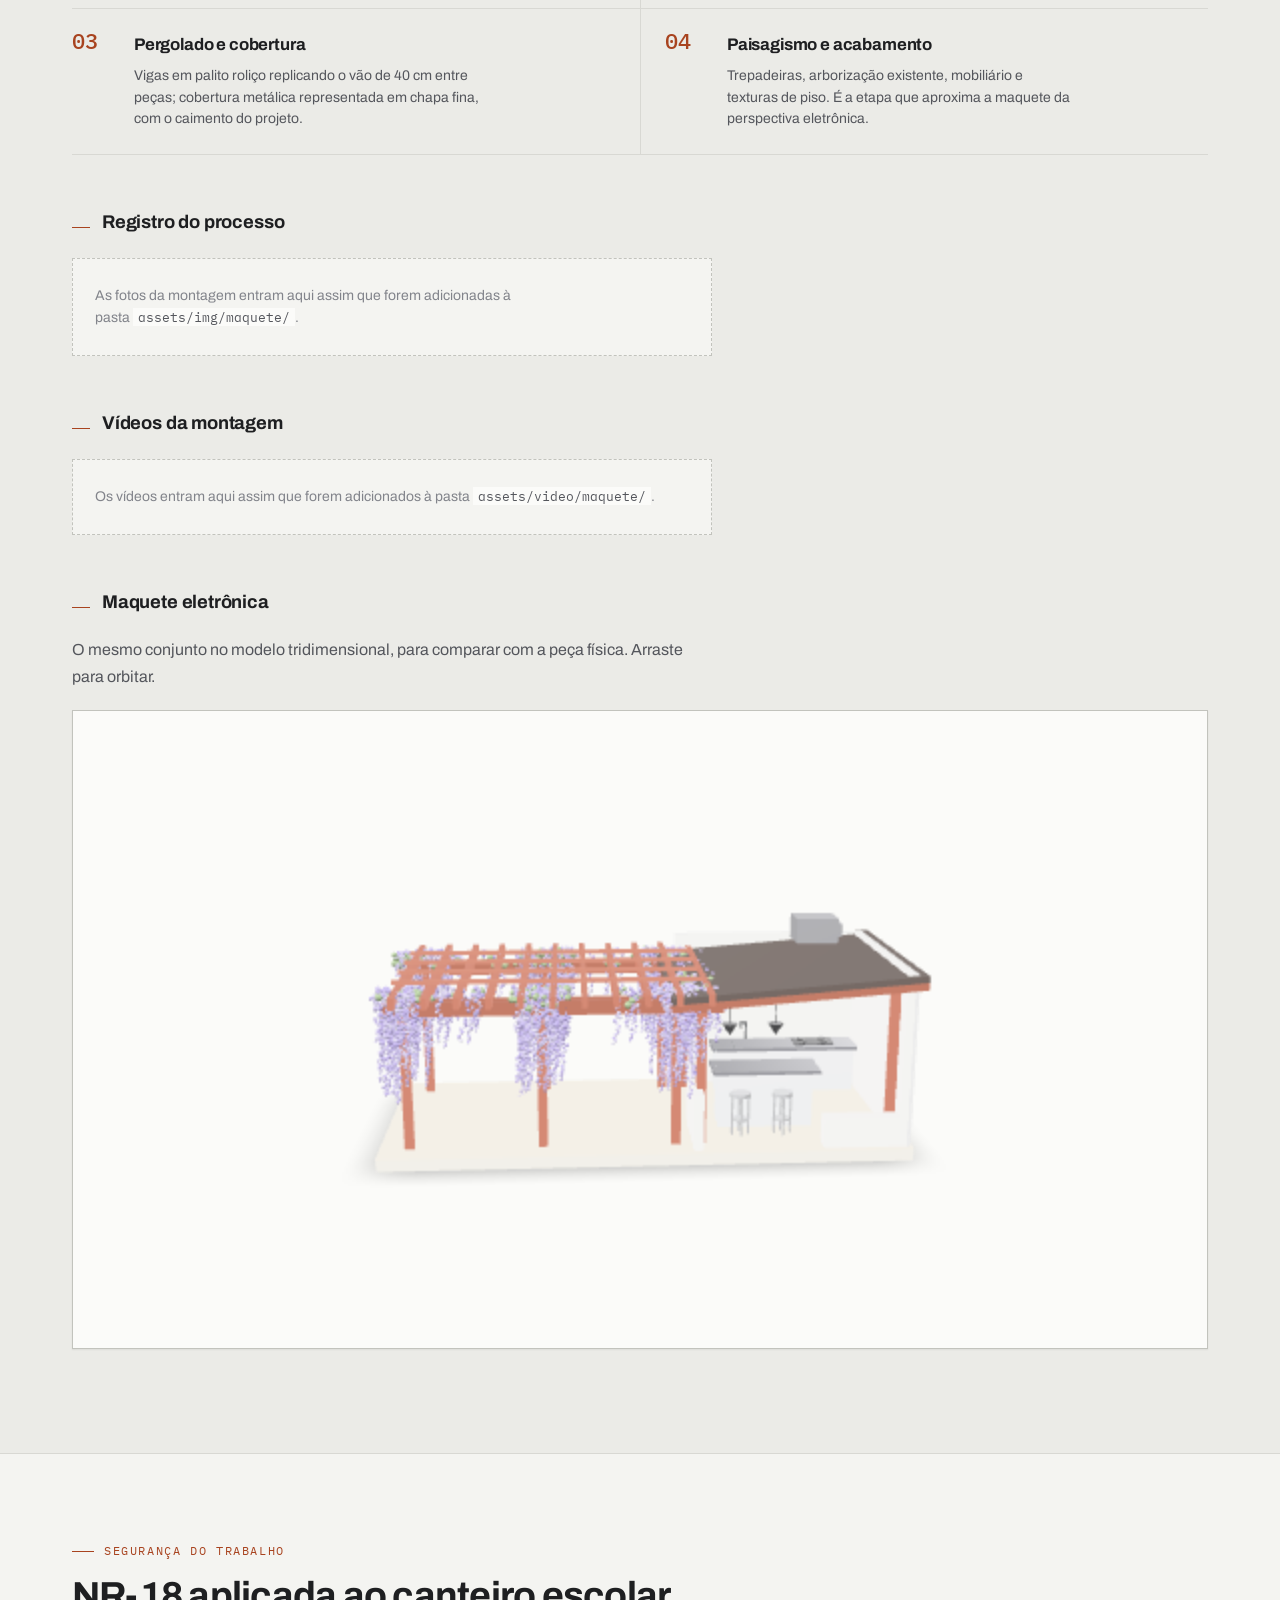
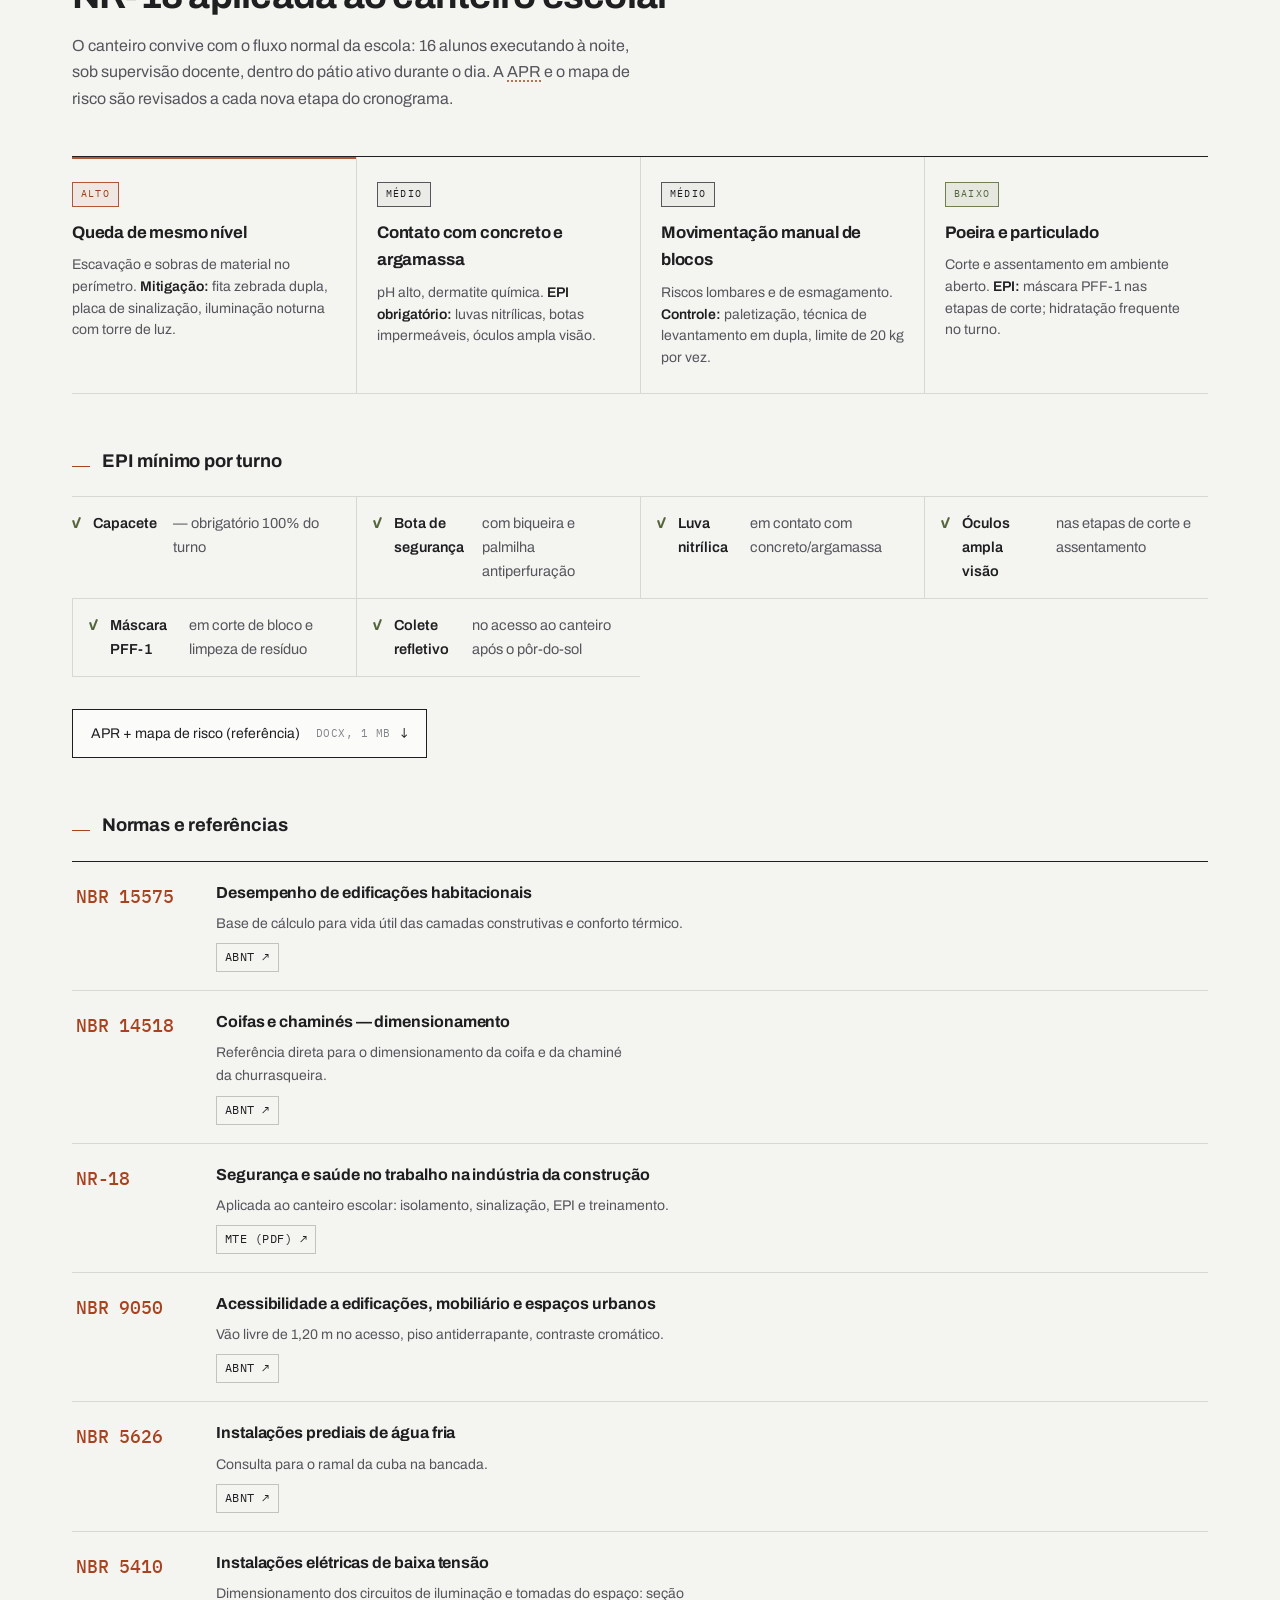
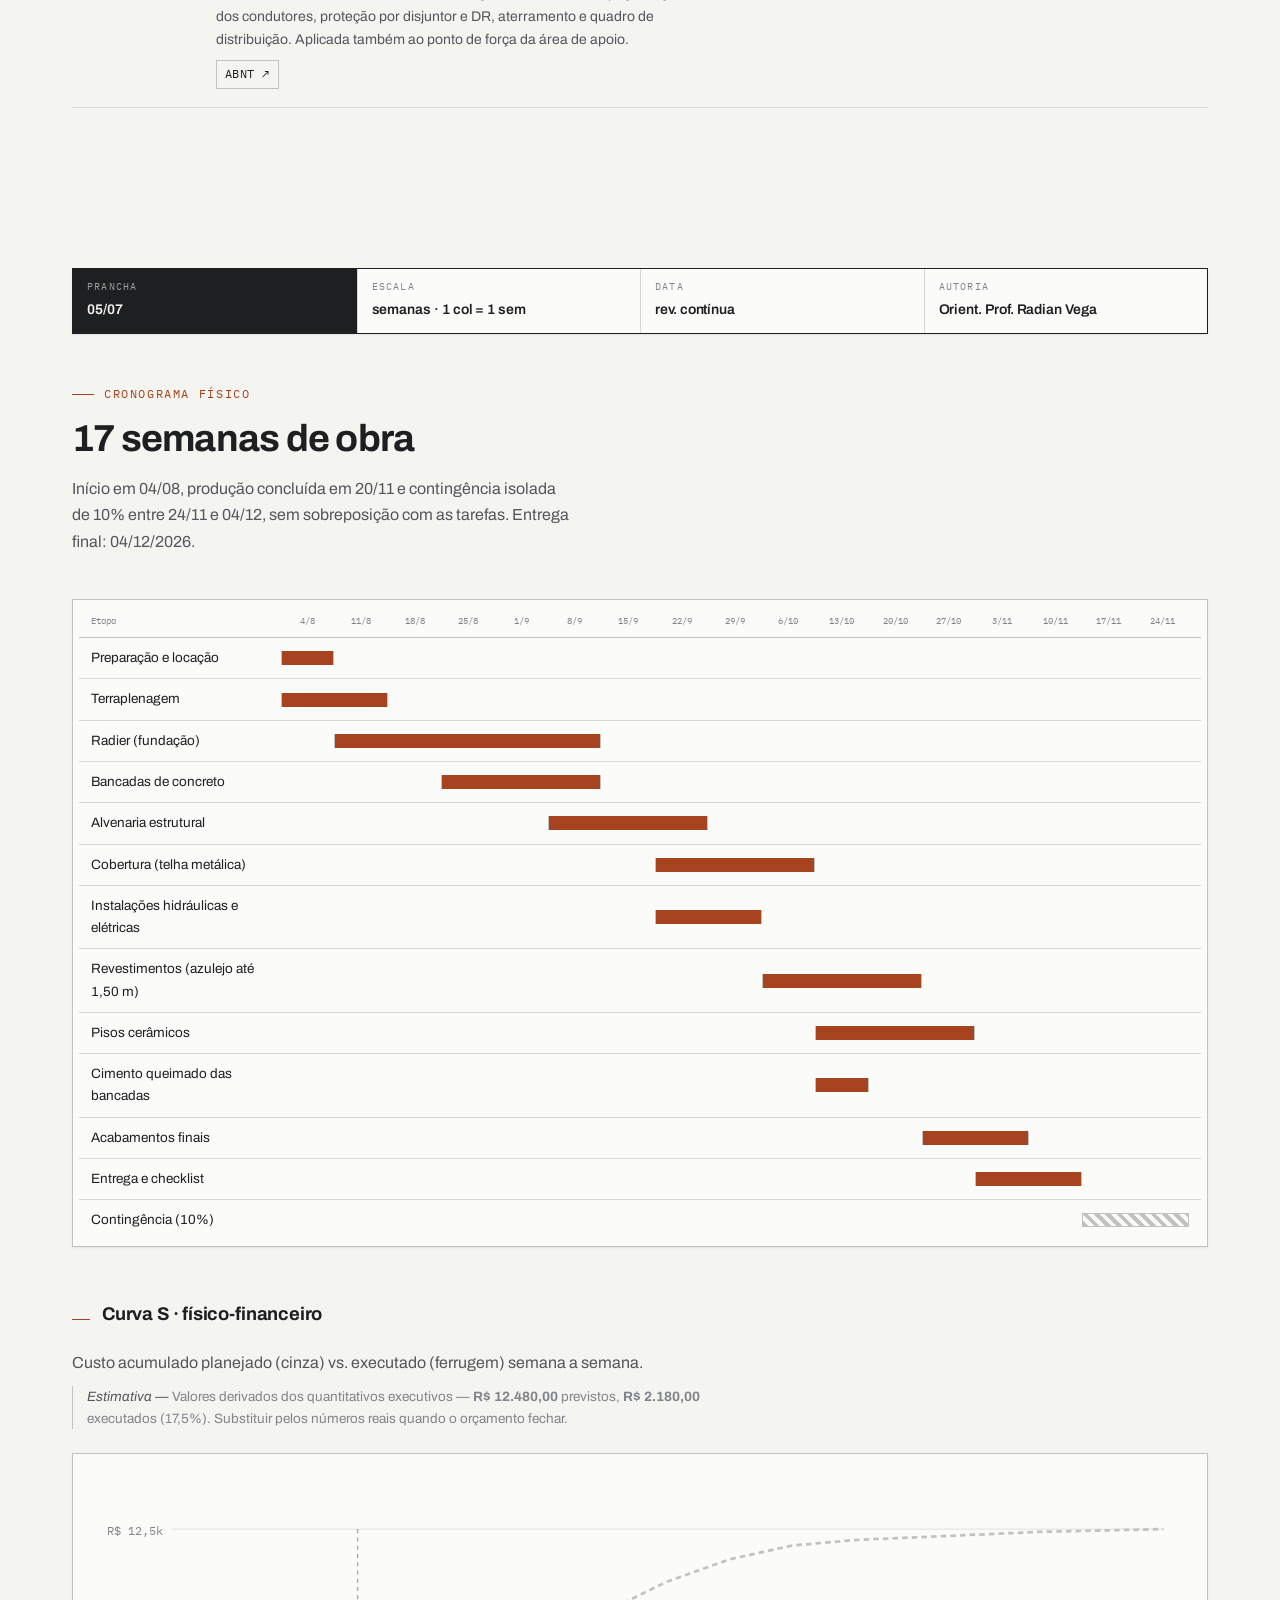
==== commit e2917636: "feat: seção de diário de obra alimentada por arquivo de dados Nova seção entre Cronograma e Galeria," ====
--- a/index.html
+++ b/index.html
@@ -79,6 +79,7 @@
           <li><a href="#tecnico">Técnico</a></li>
           <li><a href="#maquete">Maquete</a></li>
           <li><a href="#cronograma">Cronograma</a></li>
+          <li><a href="#diario">Diário</a></li>
           <li><a href="#galeria">Galeria</a></li>
           <li><a href="#equipe">Equipe</a></li>
         </ul>
@@ -1168,8 +1169,39 @@
       </div>
     </section>
 
+    <!--
+      DIÁRIO DE OBRA
+      As entradas vêm de assets/diario.json — para registrar uma semana nova,
+      edite só aquele arquivo. Não precisa mexer neste HTML.
+      O status de cada semana (concluída / em andamento / prevista) é calculado
+      pela data, comparando com o início do cronograma em 04/08/2026.
+    -->
+    <section id="diario" class="section alt">
+      <div class="container">
+        <div class="section-head">
+          <span class="eyebrow">Diário de obra</span>
+          <h2>Semana a semana no canteiro</h2>
+          <p>
+            Registro do que foi executado a cada semana, com as decisões tomadas em campo
+            e o que elas custaram em prazo. É onde o cronograma planejado encontra o que
+            realmente aconteceu.
+          </p>
+        </div>
+
+        <div class="diario-resumo" data-diario-resumo hidden>
+          <div><strong data-diario-registradas>—</strong><span>semanas registradas</span></div>
+          <div><strong data-diario-atual>—</strong><span>semana em curso</span></div>
+          <div><strong data-diario-restantes>—</strong><span>semanas até a entrega</span></div>
+        </div>
+
+        <ol class="diario" data-diario>
+          <li class="diario-carregando">Carregando registros…</li>
+        </ol>
+      </div>
+    </section>
+
     <!-- GALERIA -->
-    <section id="galeria" class="section alt">
+    <section id="galeria" class="section">
       <div class="container">
         <div class="section-head">
           <span class="eyebrow">Registro fotográfico</span>
@@ -1192,10 +1224,6 @@
               <span class="week-tag">Semana 1</span>
               <span class="week-name">Serviços preliminares · 04 → 10/08</span>
               <span class="week-count">11 registros</span>
-<!-- TODO · DIÁRIO — texto rascunhado; validar/reescrever com a turma antes de publicar. --><aside class="week-note">
-                <span class="week-note-lbl">Diário de campo</span>
-                <p>Organização do canteiro no turno da noite, sem interferir na aula do dia. O grupo executou o primeiro exercício real de NR-18: isolamento, sinalização e mapeamento do fluxo de circulação.</p>
-              </aside>
             </header>
                         <figure class="g-item">
               <picture><source srcset="assets/img/obra/obra-01.webp" type="image/webp"/><img src="assets/img/obra/obra-01.jpg" loading="lazy" alt="Recebimento das telhas metálicas destinadas à cobertura do espaço de convivência" /></picture>
@@ -1245,10 +1273,6 @@
               <span class="week-tag">Semana 2</span>
               <span class="week-name">Terraplenagem e isolamento · 11 → 17/08</span>
               <span class="week-count">11 registros</span>
-<!-- TODO · DIÁRIO — texto rascunhado; validar/reescrever com a turma antes de publicar. --><aside class="week-note">
-                <span class="week-note-lbl">Diário de campo</span>
-                <p>Terraplenagem manual pra preservar o solo ao redor das raízes do Flamboyant. Processo mais demorado que mecânico, mas alinhado à diretriz do levantamento arbóreo.</p>
-              </aside>
             </header>
             <figure class="g-item">
               <picture><source srcset="assets/img/obra/obra-12.webp" type="image/webp"/><img src="assets/img/obra/obra-12.jpg" loading="lazy" alt="Alunos executando raspagem e regularização do solo sob supervisão da equipe" /></picture>
@@ -1298,10 +1322,6 @@
               <span class="week-tag">Semana 3</span>
               <span class="week-name">Escavação e lastro · 18 → 24/08</span>
               <span class="week-count">13 registros</span>
-<!-- TODO · DIÁRIO — texto rascunhado; validar/reescrever com a turma antes de publicar. --><aside class="week-note">
-                <span class="week-note-lbl">Diário de campo</span>
-                <p>Chegada da brita marca o início do radier. Primeira experiência da maioria da turma com armação e concretagem em obra real, com supervisão docente próxima.</p>
-              </aside>
             </header>
             <figure class="g-item">
               <picture><source srcset="assets/img/obra/obra-23.webp" type="image/webp"/><img src="assets/img/obra/obra-23.jpg" loading="lazy" alt="Integrantes do grupo no início dos serviços no canteiro" /></picture>
--- a/styles.css
+++ b/styles.css
@@ -1255,6 +1255,158 @@
   }
   .plan-info { border-left: 0; border-top: 2px solid var(--ink); padding: 14px 12px; }
   .plan-info.is-active { border-top-color: var(--accent); border-left: 0; }
+}
+
+/* ---------- DIÁRIO DE OBRA ---------- */
+.diario-resumo {
+  display: grid;
+  grid-template-columns: repeat(3, auto);
+  justify-content: start;
+  margin: 0 0 40px;
+  padding: 14px 0 12px;
+  border-top: 1px solid var(--ink);
+  border-bottom: 1px solid var(--line);
+}
+.diario-resumo > div { padding: 0 30px; border-left: 1px solid var(--line); }
+.diario-resumo > div:first-child { padding-left: 0; border-left: 0; }
+.diario-resumo strong {
+  display: block;
+  font-family: var(--mono);
+  font-weight: 500;
+  font-size: 1.5rem;
+  color: var(--ink);
+  line-height: 1;
+  margin-bottom: 5px;
+  font-variant-numeric: tabular-nums;
+}
+.diario-resumo span {
+  font-family: var(--mono);
+  font-size: 10.5px;
+  letter-spacing: .1em;
+  text-transform: uppercase;
+  color: var(--ink-3);
+}
+
+.diario {
+  list-style: none;
+  padding: 0;
+  margin: 0;
+  border-top: 1px solid var(--ink);
+}
+.diario-carregando,
+.diario-vazio {
+  padding: 26px 0;
+  color: var(--ink-3);
+  font-size: 14px;
+  border-bottom: 1px solid var(--line);
+}
+.diario-vazio code {
+  font-family: var(--mono);
+  font-size: 12.5px;
+  color: var(--ink-2);
+  background: var(--surface);
+  padding: 1px 5px;
+}
+
+.diario-item {
+  display: grid;
+  grid-template-columns: 150px 1fr;
+  gap: 30px;
+  padding: 30px 4px 34px;
+  border-bottom: 1px solid var(--line);
+  position: relative;
+}
+/* filete de status na lateral esquerda */
+.diario-item::before {
+  content: '';
+  position: absolute;
+  left: 0;
+  top: 30px;
+  bottom: 34px;
+  width: 2px;
+  background: var(--line-2);
+}
+.diario-item.is-fechada::before { background: var(--nature); }
+.diario-item.is-atual::before { background: var(--accent); }
+
+.diario-marco { padding-left: 16px; }
+.diario-semana {
+  display: block;
+  font-family: var(--mono);
+  font-size: 1.7rem;
+  font-weight: 500;
+  color: var(--ink);
+  line-height: 1;
+  letter-spacing: -.02em;
+  margin-bottom: 6px;
+  font-variant-numeric: tabular-nums;
+}
+.diario-item.is-atual .diario-semana { color: var(--accent); }
+.diario-item.is-futura .diario-semana { color: var(--ink-3); }
+.diario-data {
+  display: block;
+  font-family: var(--mono);
+  font-size: 12px;
+  color: var(--ink-3);
+  margin-bottom: 10px;
+  font-variant-numeric: tabular-nums;
+}
+.diario-status {
+  display: inline-block;
+  font-family: var(--mono);
+  font-size: 10px;
+  letter-spacing: .1em;
+  text-transform: uppercase;
+  padding: 3px 8px;
+  border: 1px solid var(--line-2);
+  color: var(--ink-3);
+}
+.diario-item.is-fechada .diario-status { border-color: var(--nature); color: var(--nature-dark); background: var(--nature-soft); }
+.diario-item.is-atual .diario-status { border-color: var(--accent); color: var(--accent); background: var(--accent-soft); }
+
+.diario-etapa {
+  display: block;
+  font-family: var(--mono);
+  font-size: 10.5px;
+  letter-spacing: .12em;
+  text-transform: uppercase;
+  color: var(--accent);
+  margin-bottom: 8px;
+}
+.diario-corpo h3 {
+  margin: 0 0 10px;
+  font-size: 1.25rem;
+  letter-spacing: -.015em;
+}
+.diario-corpo p {
+  margin: 0;
+  color: var(--ink-2);
+  font-size: 14.5px;
+  line-height: 1.6;
+  max-width: 66ch;
+}
+.diario-fotos {
+  margin-top: 18px;
+  grid-template-columns: repeat(3, minmax(0, 1fr));
+  gap: 12px;
+}
+.diario-fotos .g-item img { aspect-ratio: 3/2; }
+.diario-fotos .g-item figcaption { display: none; }
+
+@media (max-width: 760px) {
+  .diario-resumo { grid-template-columns: 1fr; }
+  .diario-resumo > div { padding: 8px 0; border-left: 0; border-top: 1px solid var(--line); }
+  .diario-resumo > div:first-child { border-top: 0; padding-top: 0; }
+  .diario-item { grid-template-columns: 1fr; gap: 14px; padding: 24px 4px 28px; }
+  .diario-marco {
+    display: flex;
+    align-items: baseline;
+    gap: 12px;
+    flex-wrap: wrap;
+  }
+  .diario-semana { font-size: 1.3rem; margin-bottom: 0; }
+  .diario-data { margin-bottom: 0; }
+  .diario-fotos { grid-template-columns: repeat(2, 1fr); }
 }
 
 /* ---------- MAQUETE FÍSICA ---------- */
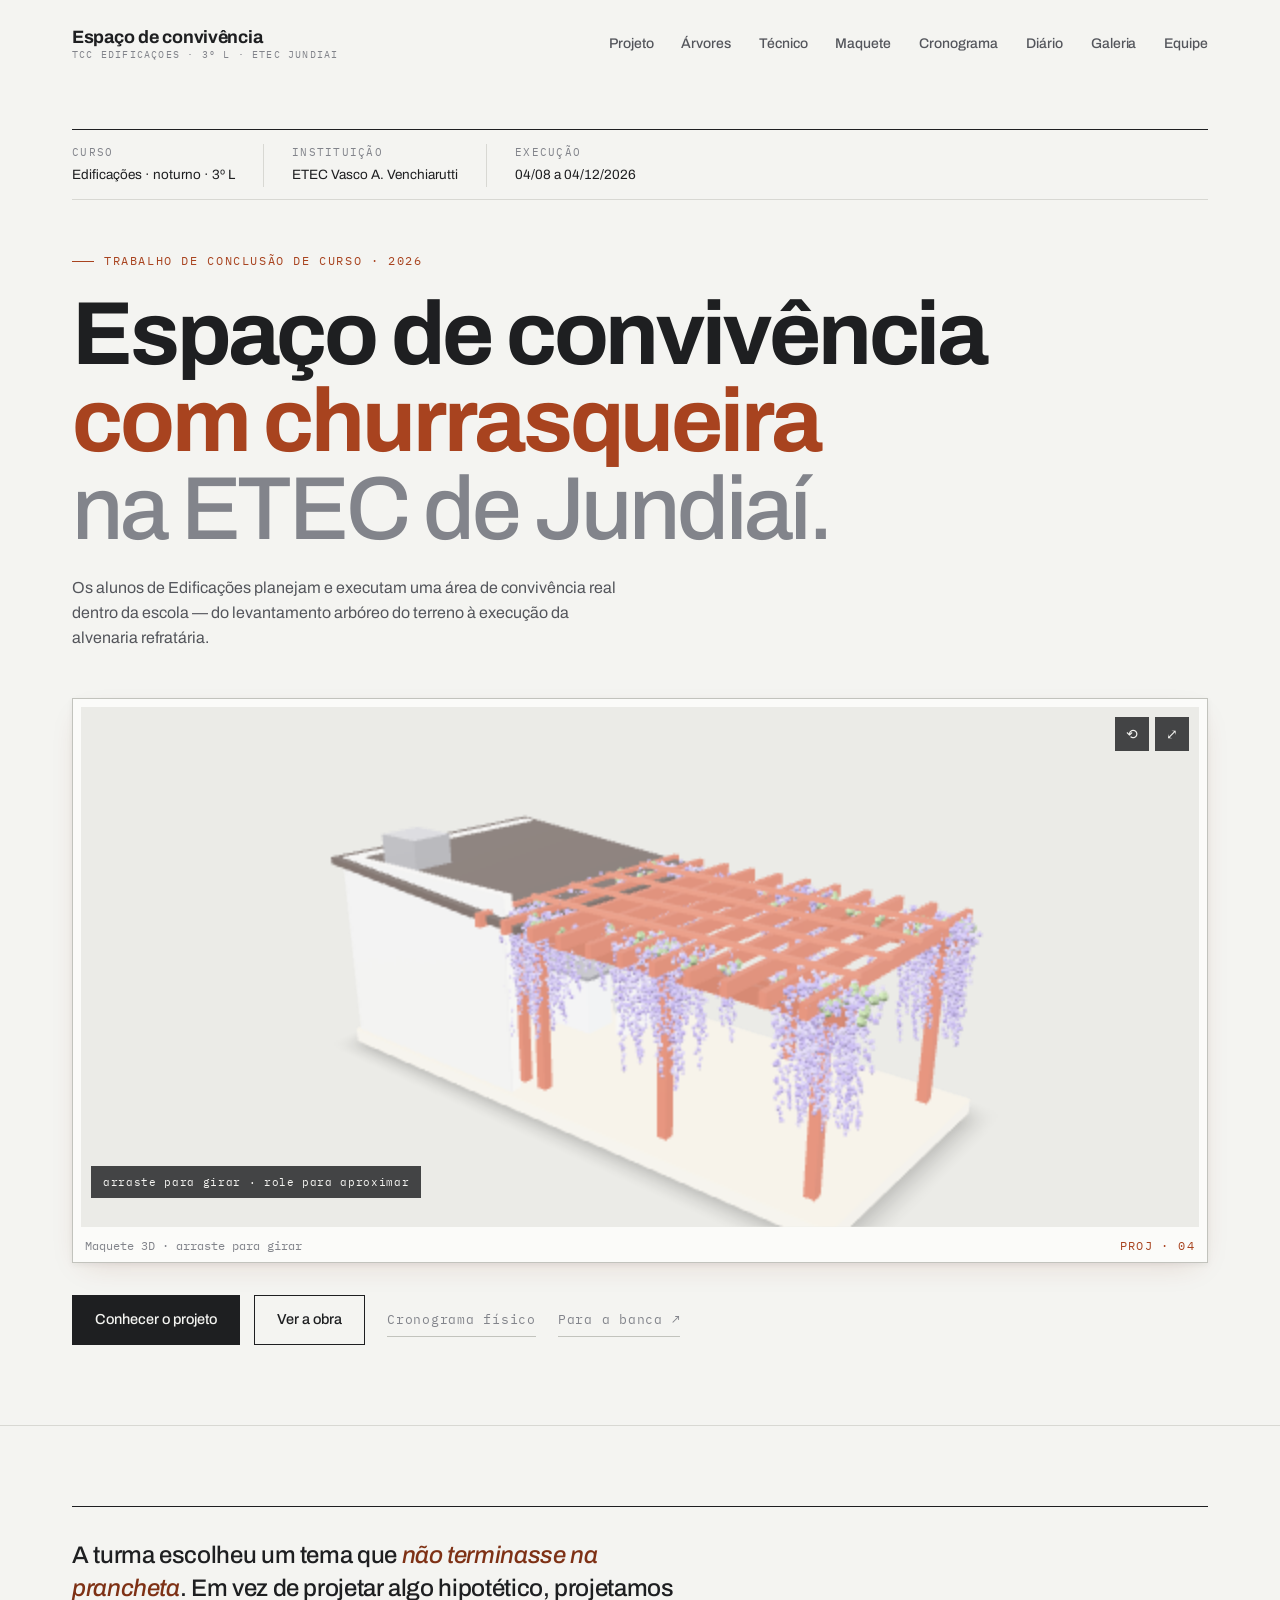
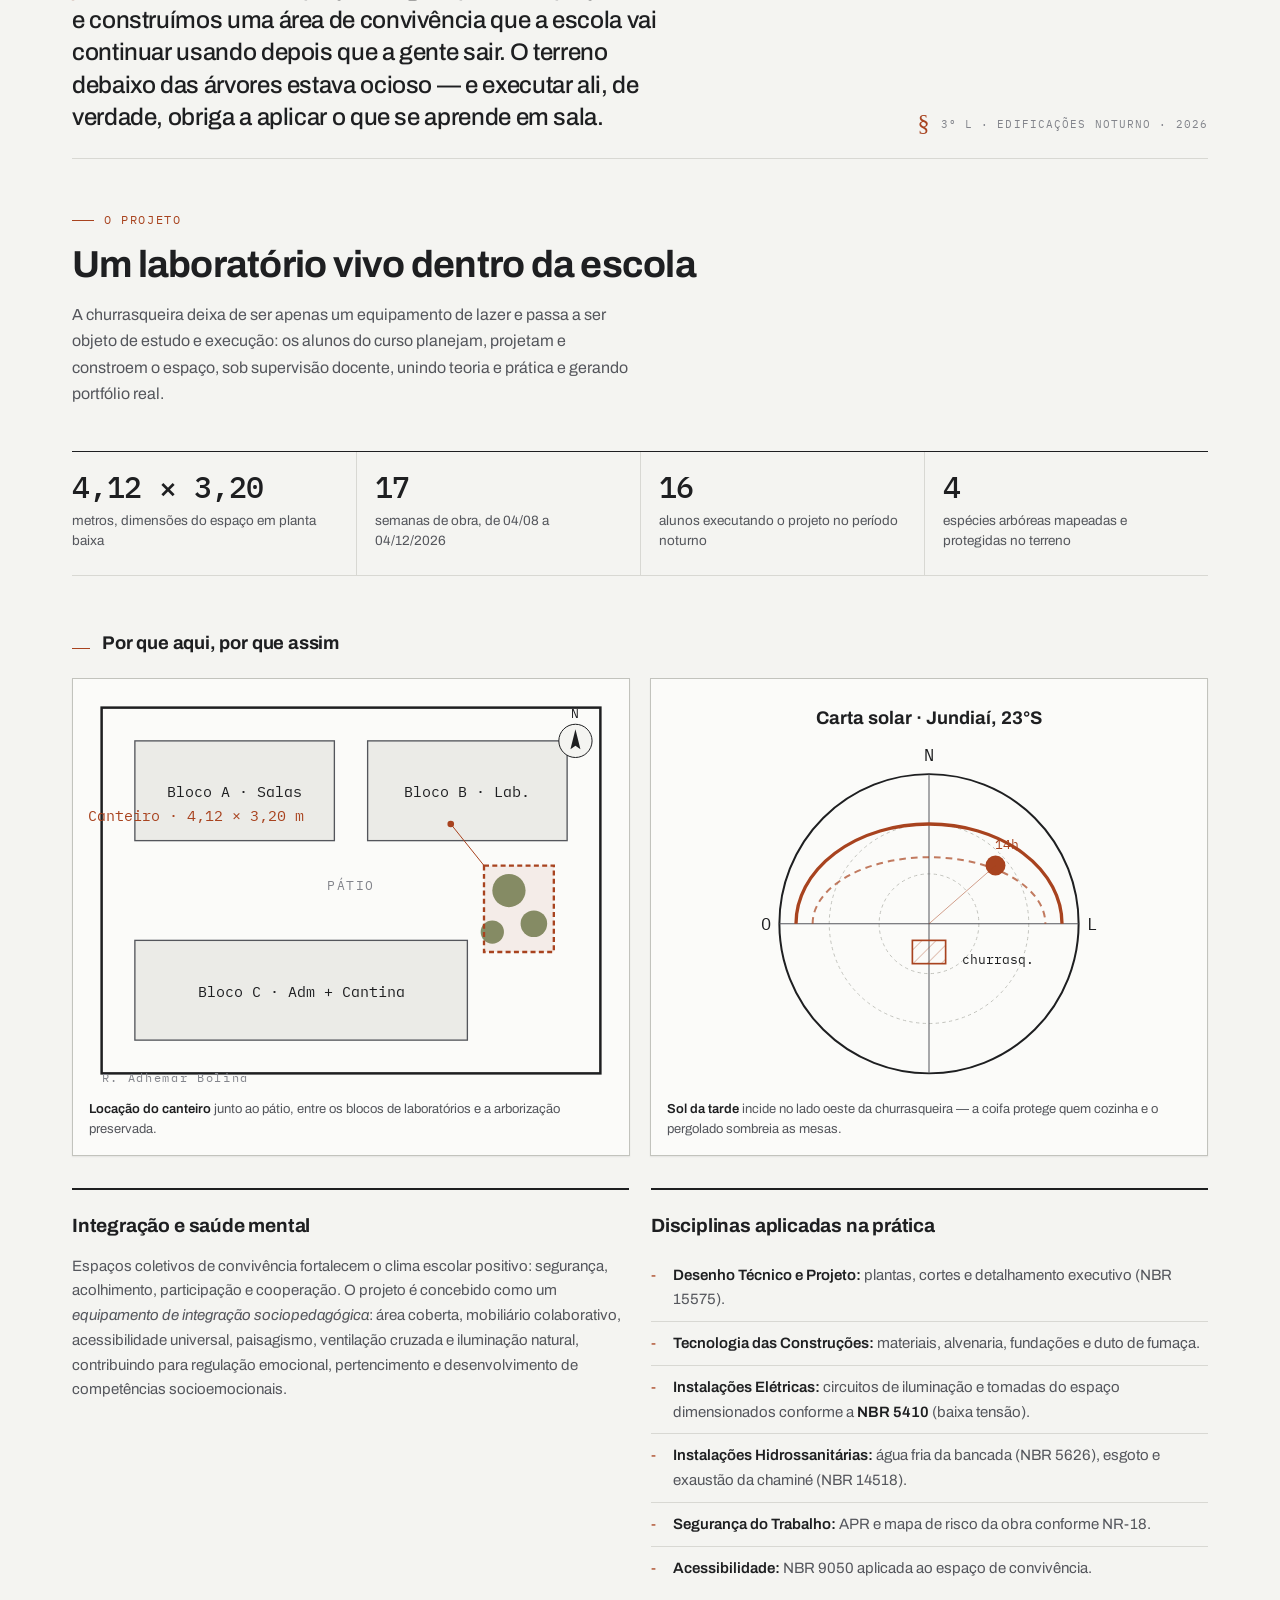
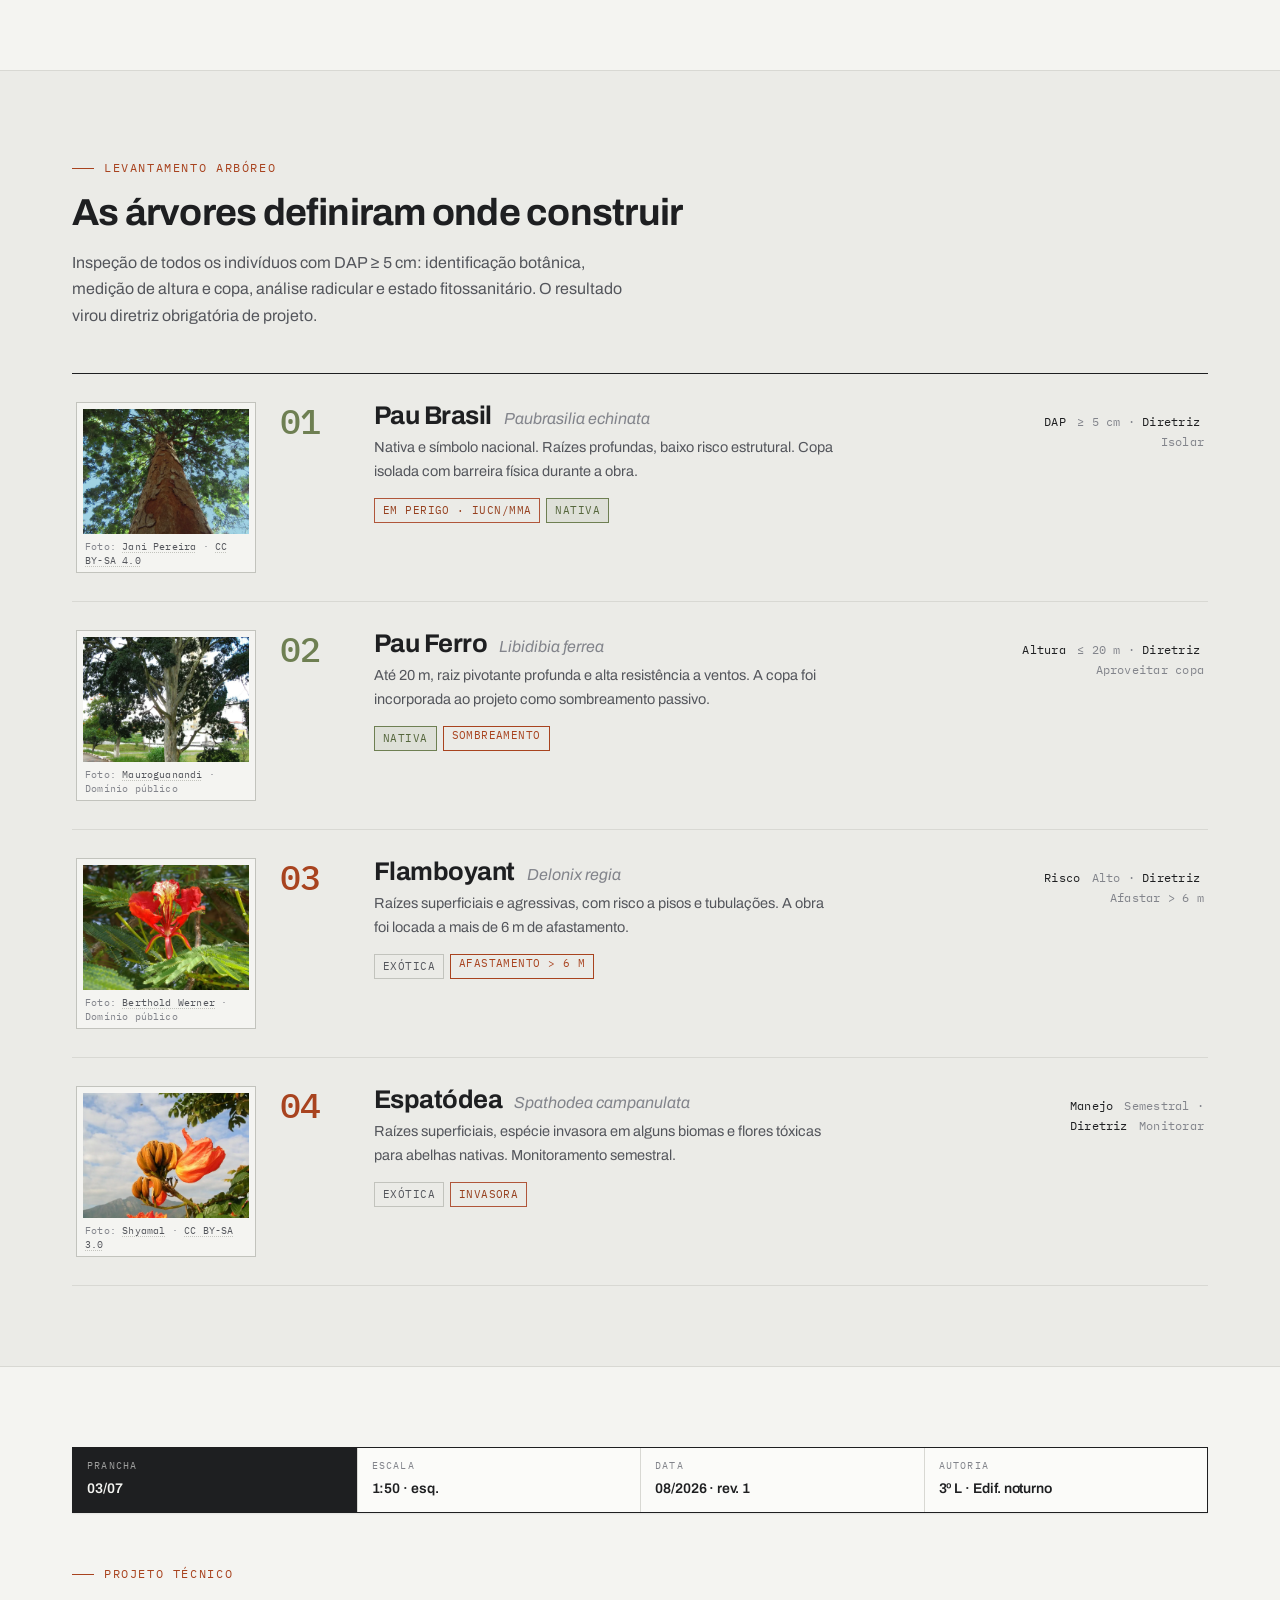
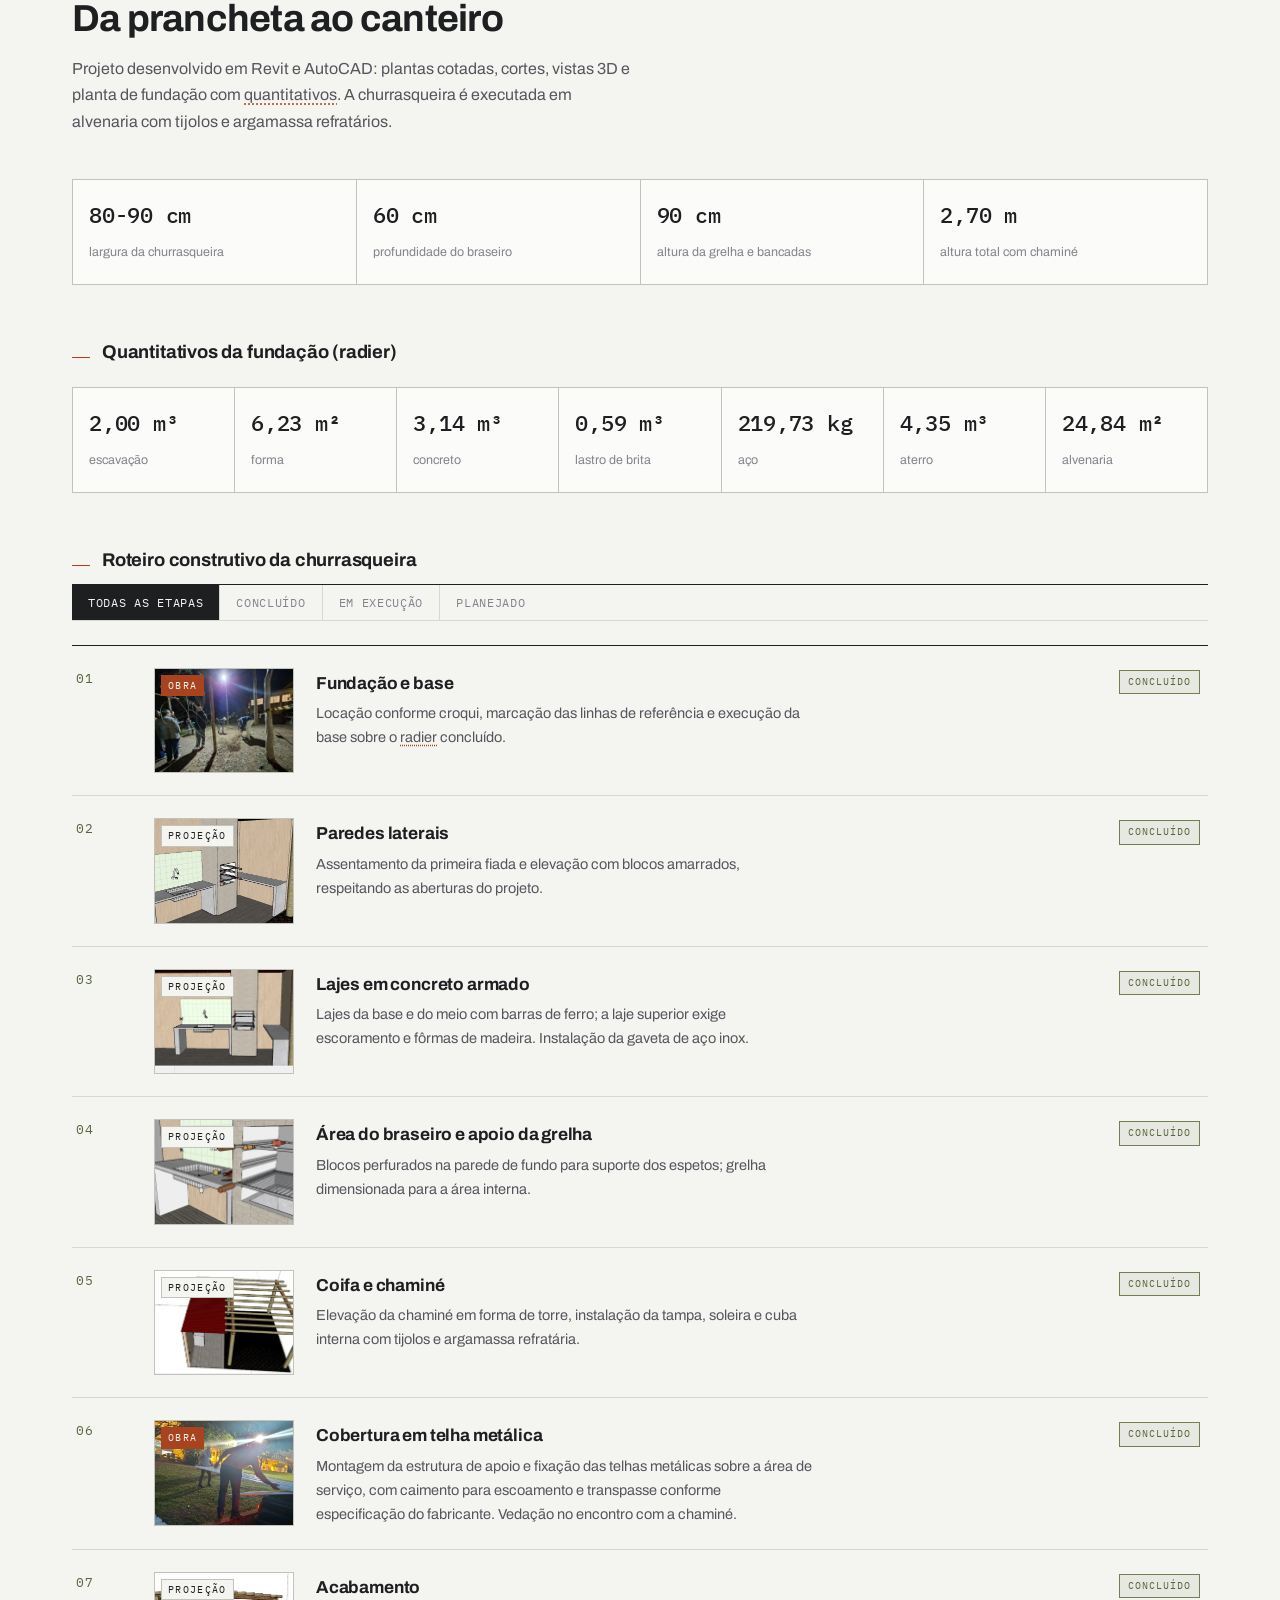
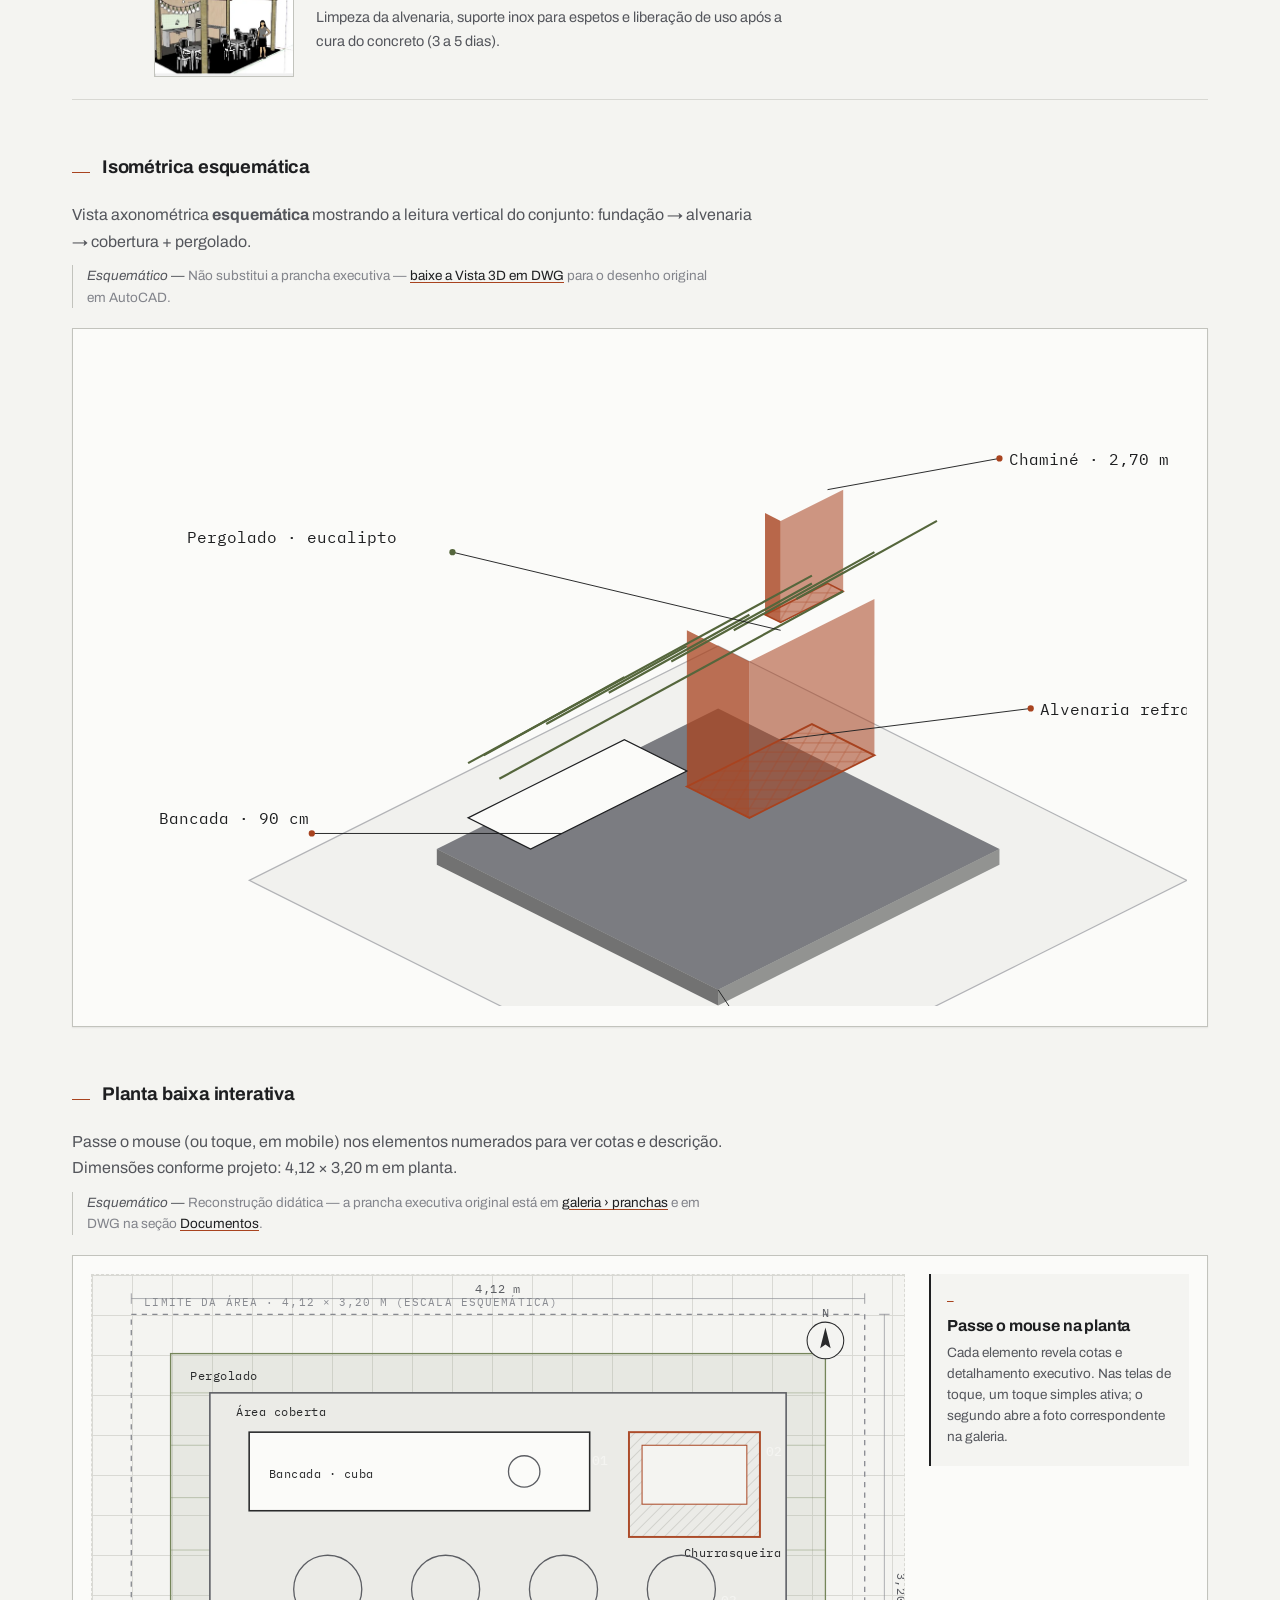
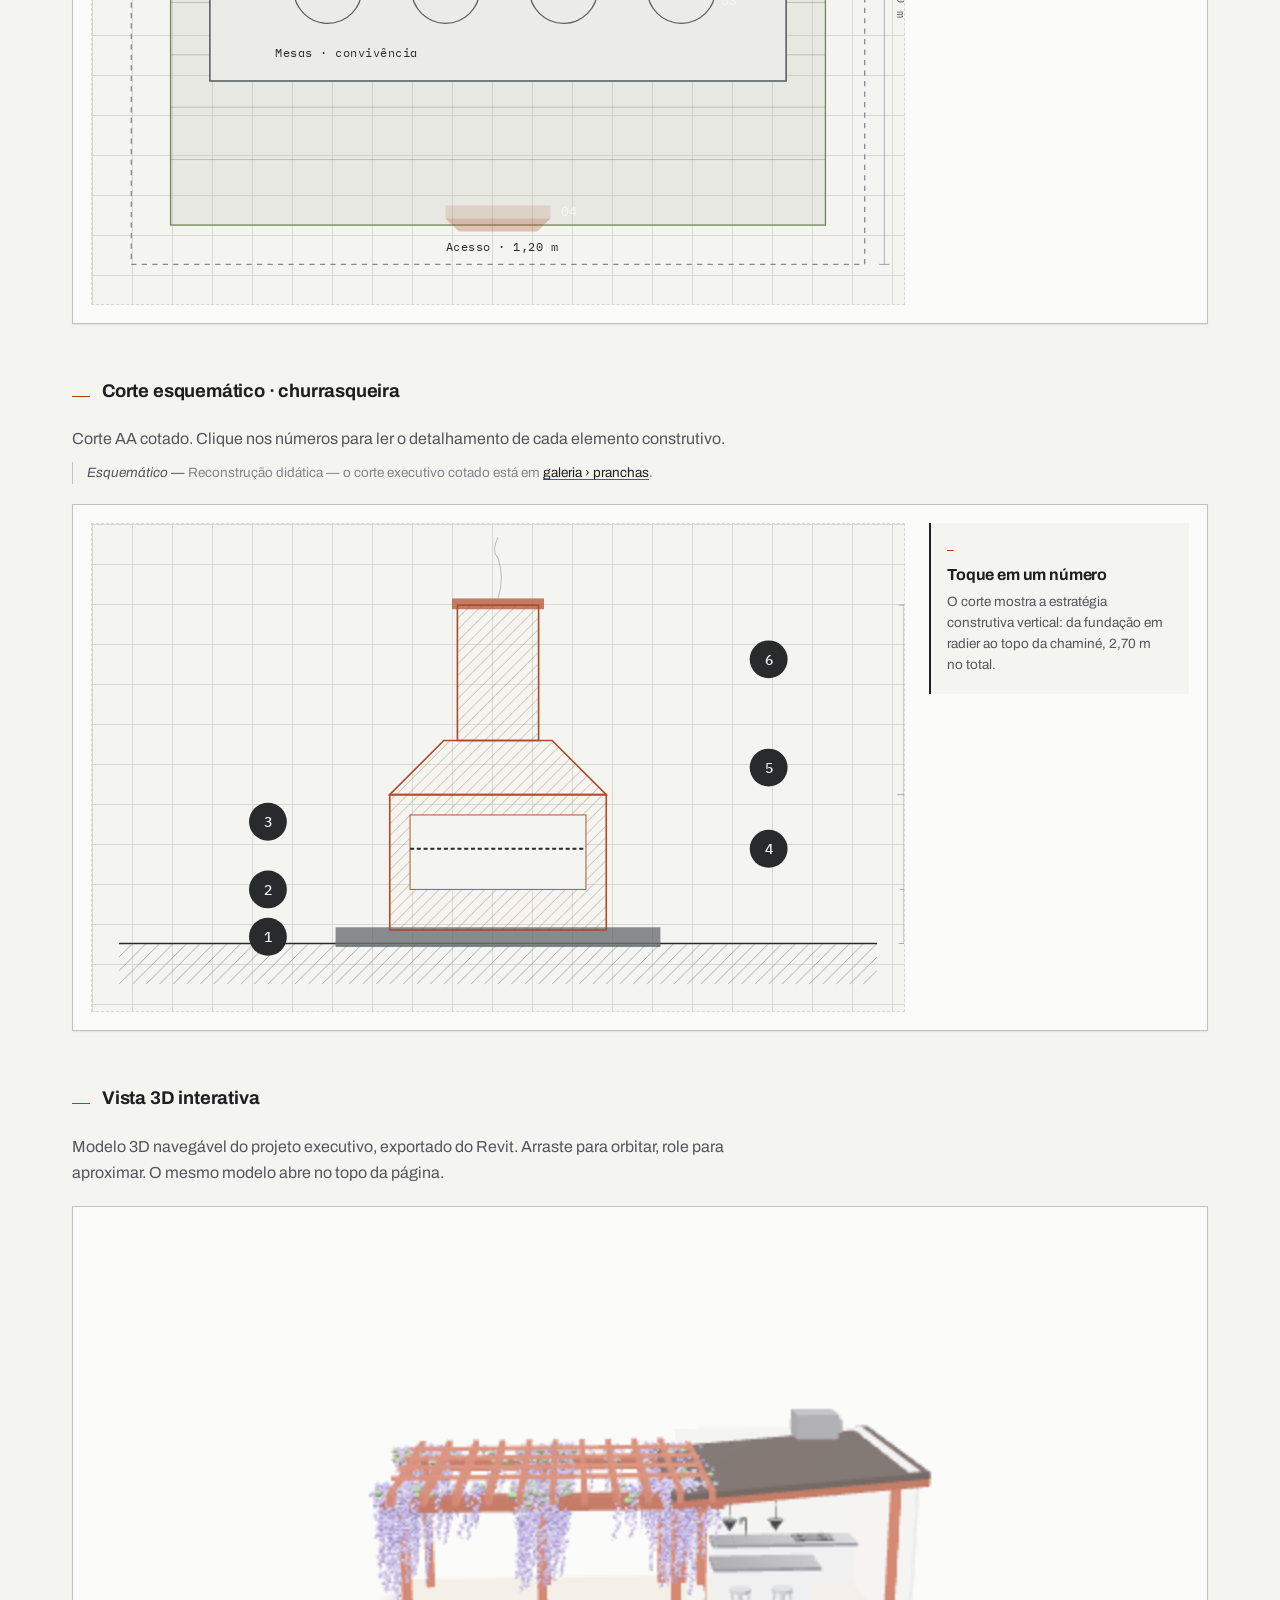
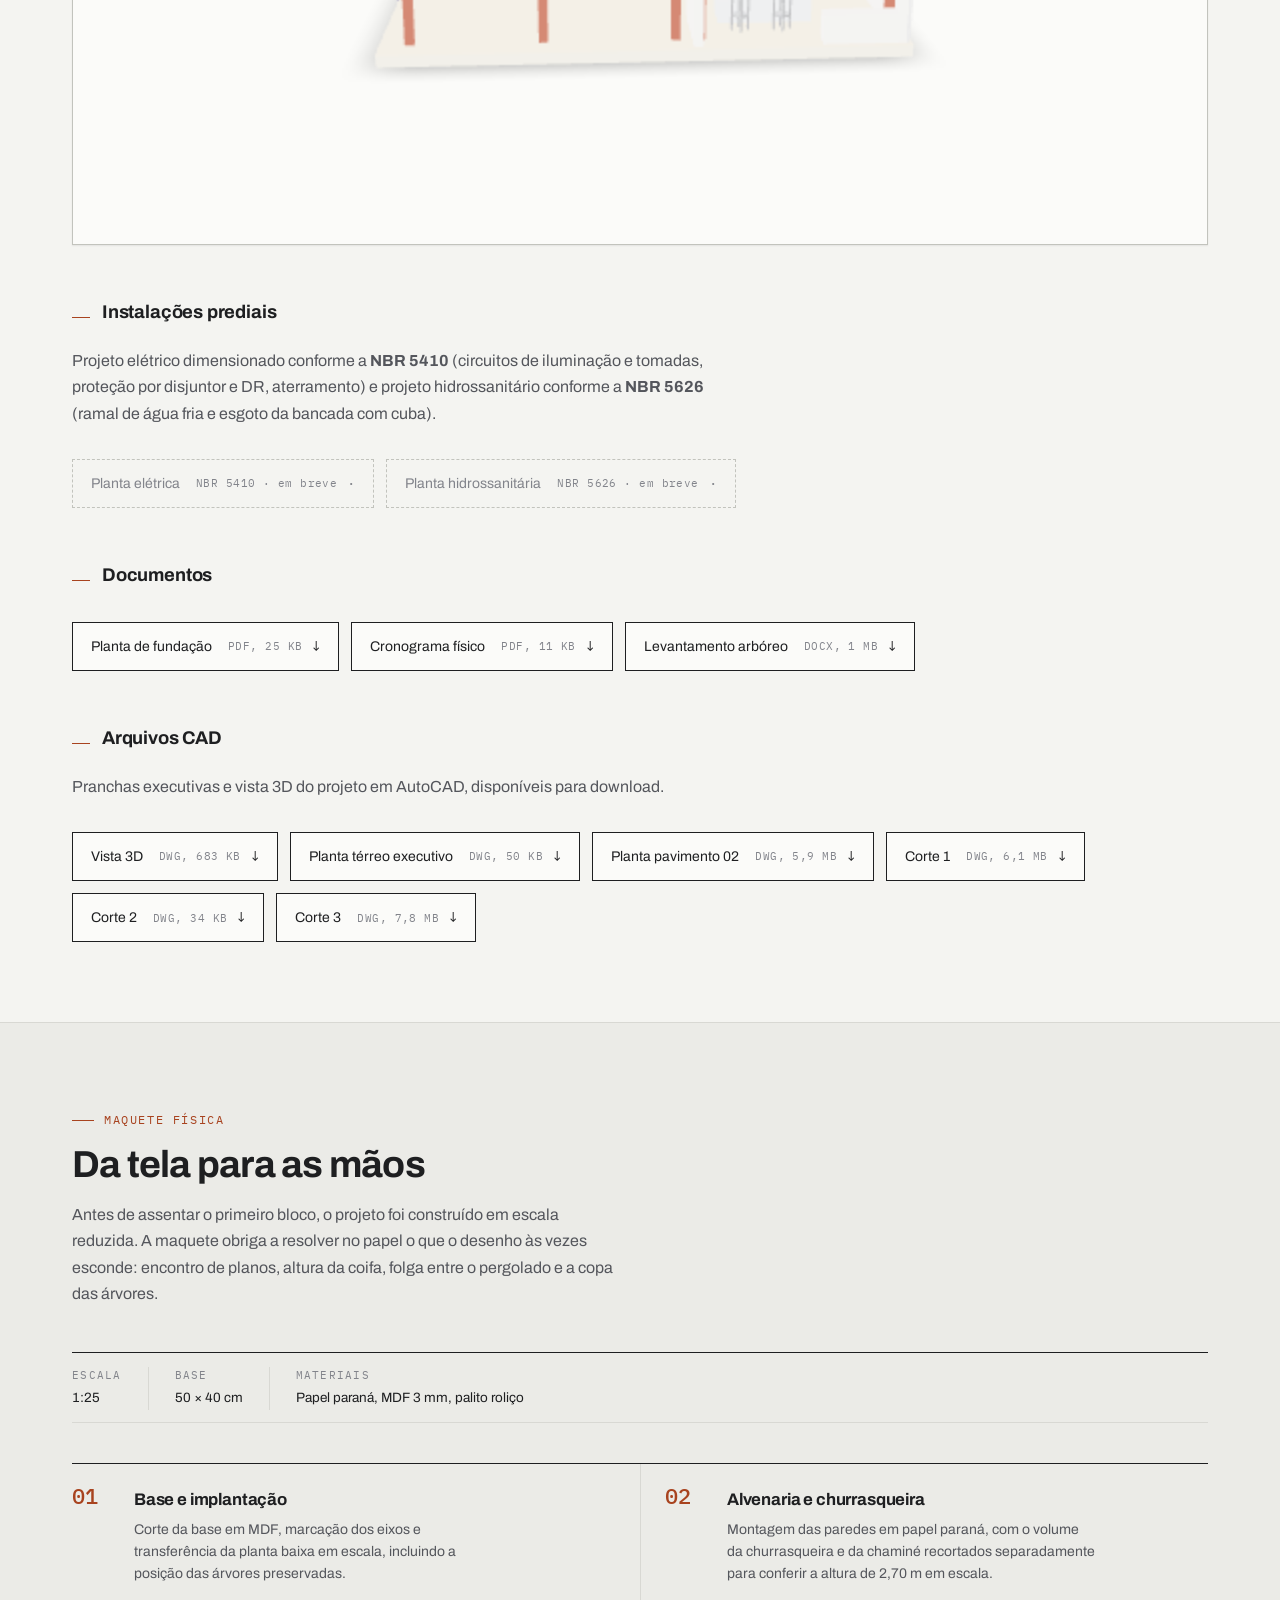
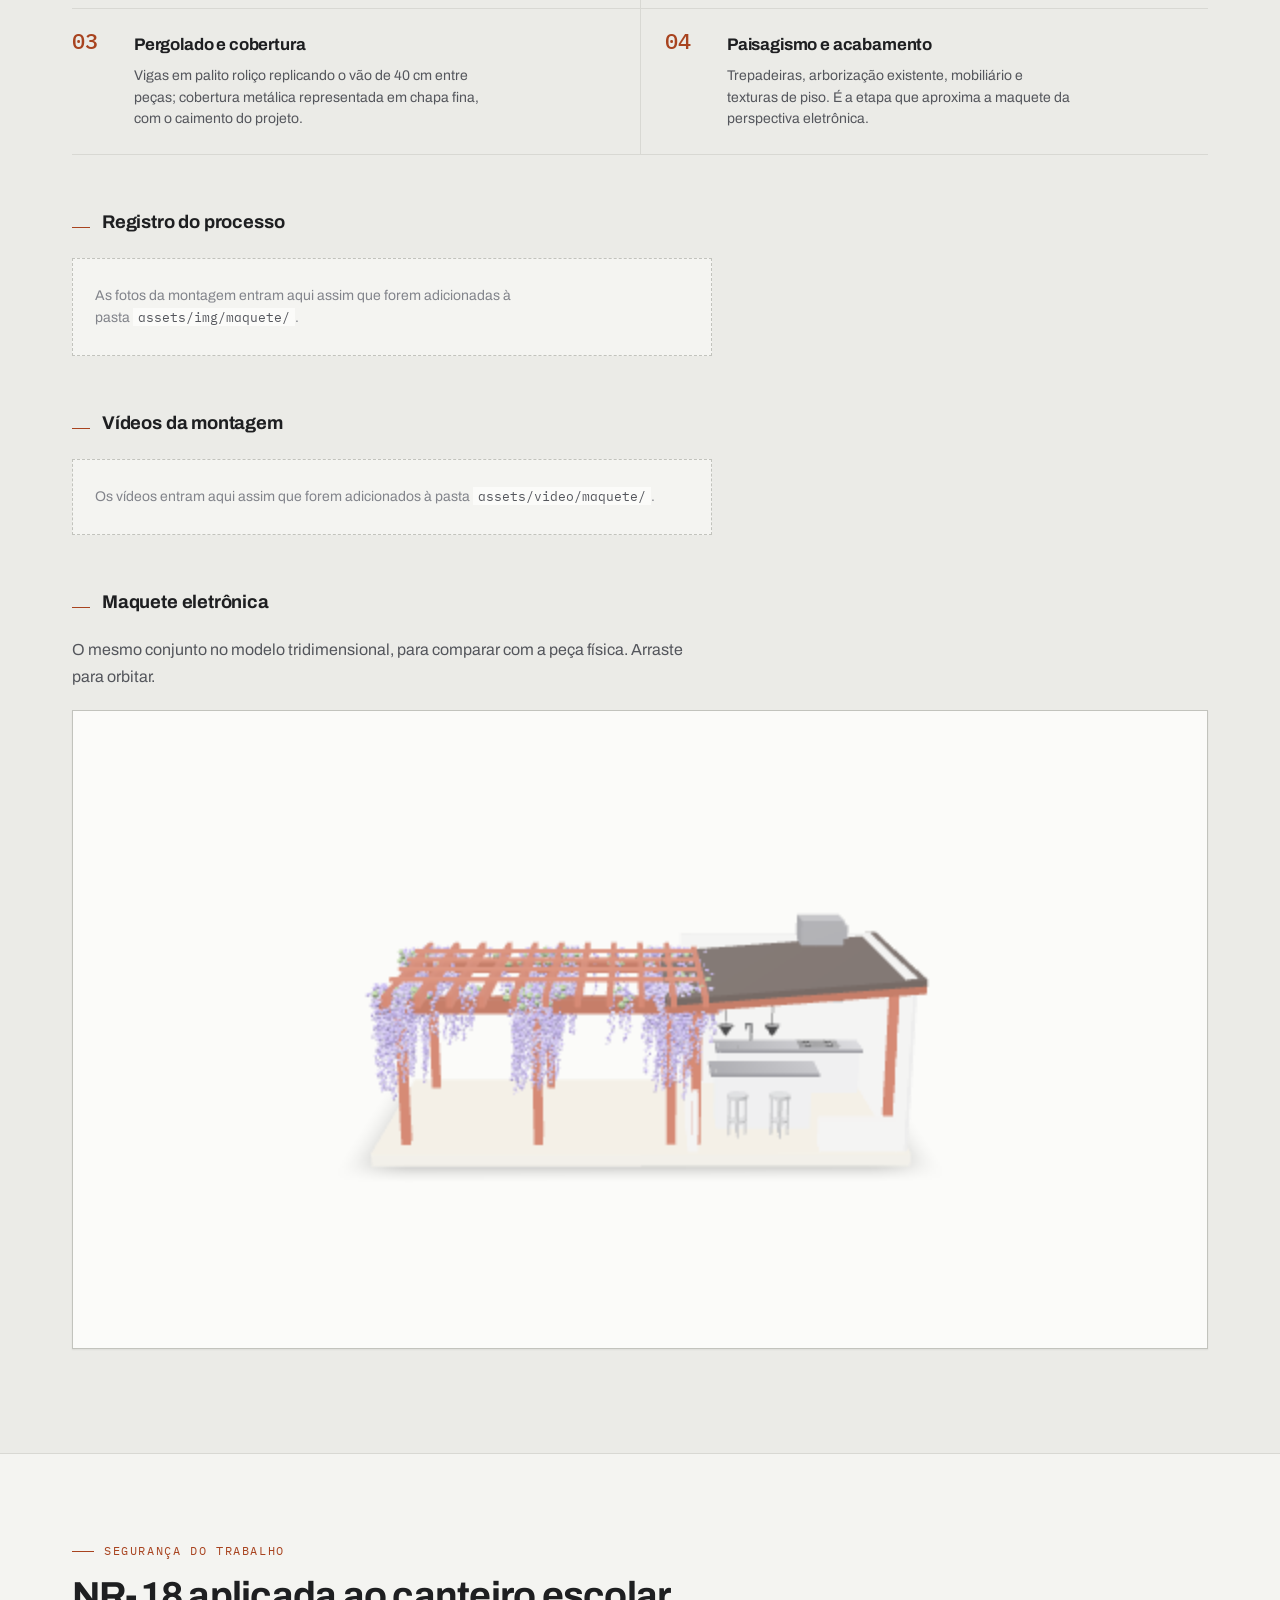
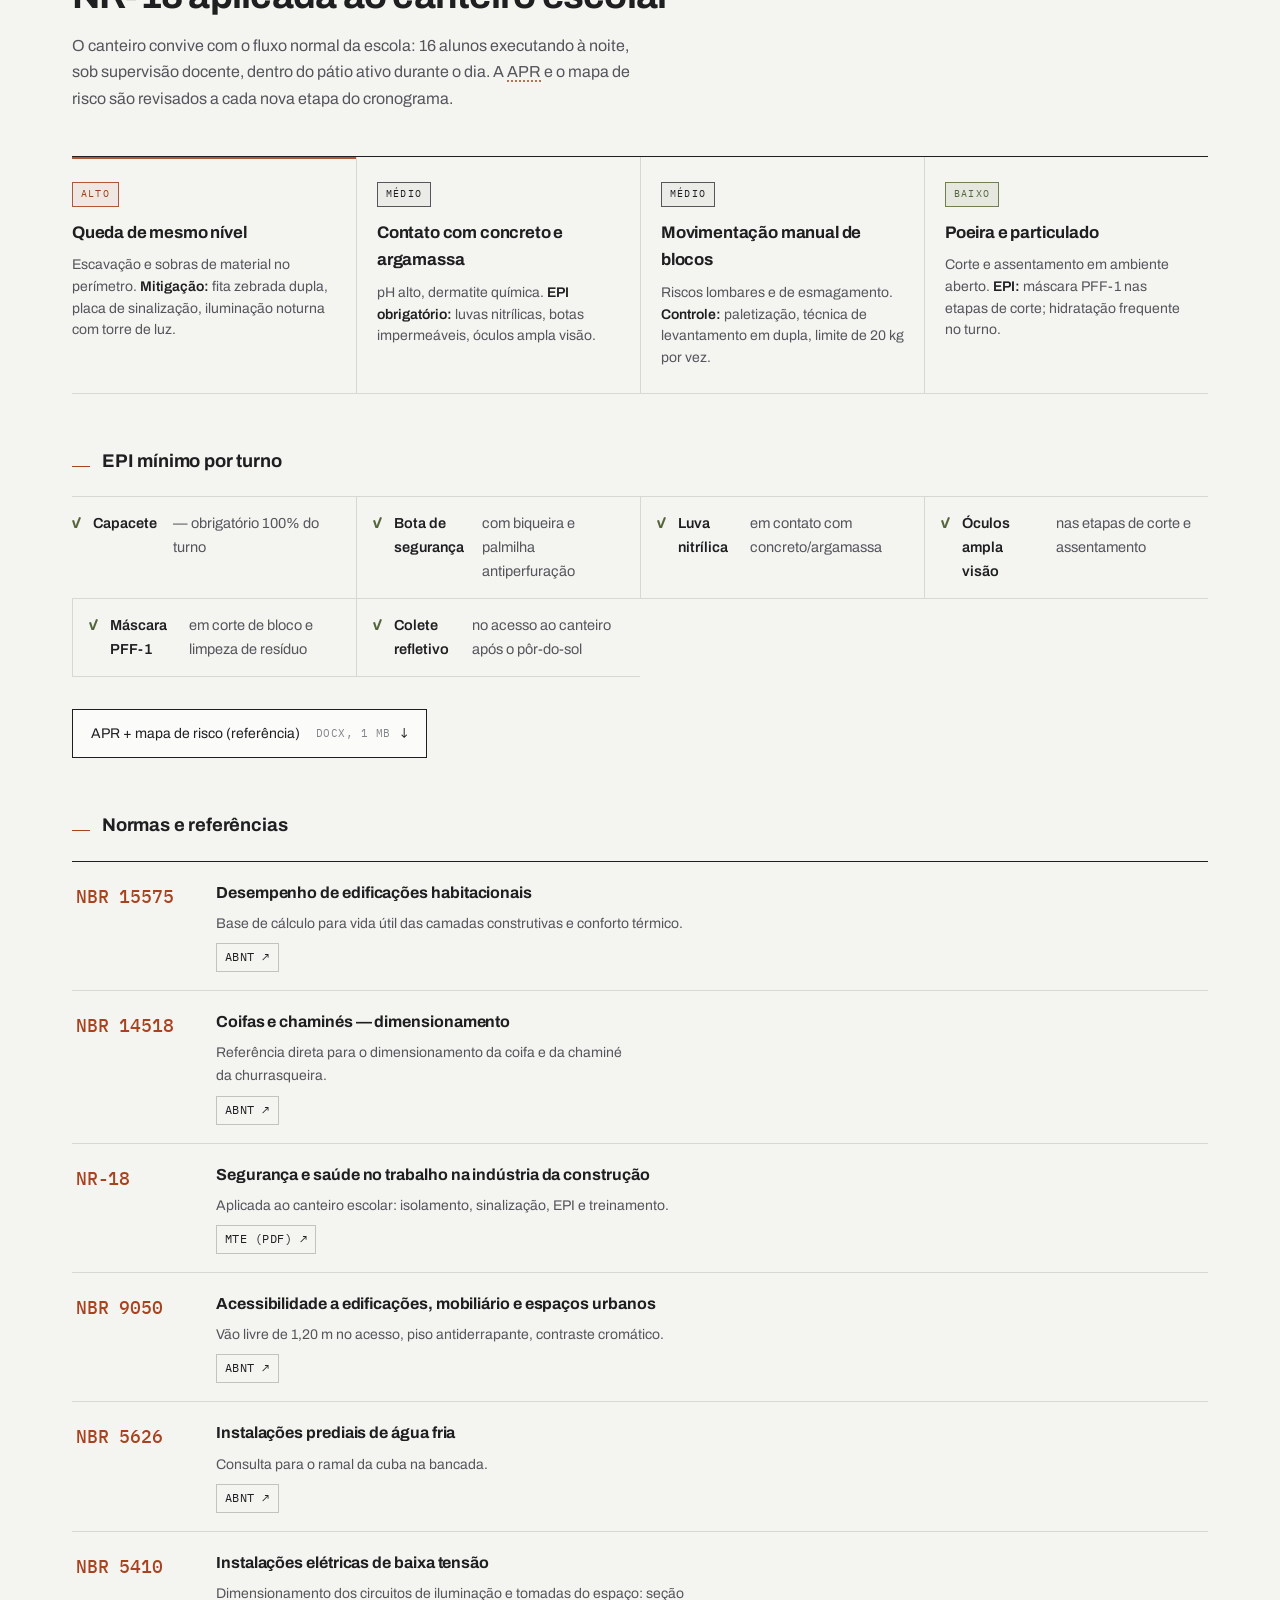
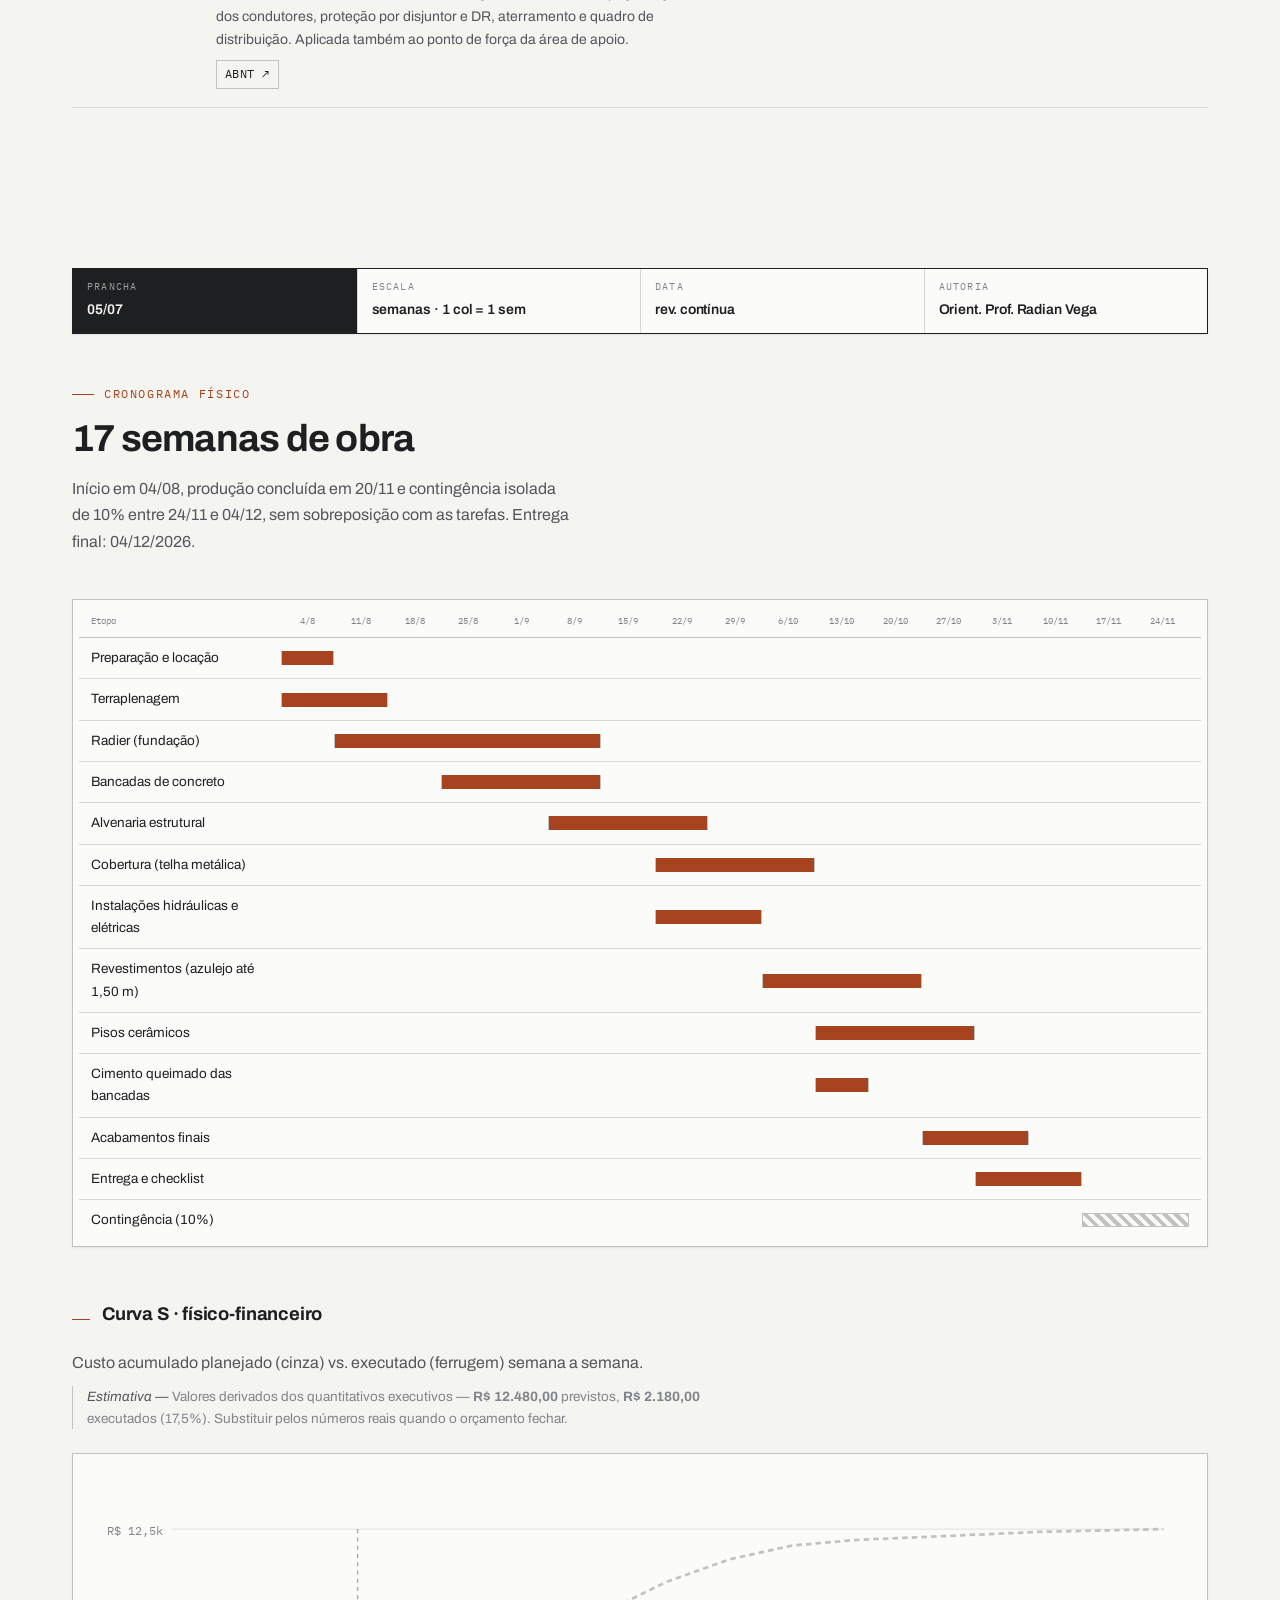
==== commit a55e3813: "feat: ficha técnica com os 16 integrantes e suas responsabilidades Substitui a lista genérica de 6 a" ====
--- a/index.html
+++ b/index.html
@@ -39,14 +39,24 @@
     "name": "Espaço de convivência com churrasqueira · TCC Edificações 2026",
     "inLanguage": "pt-BR",
     "about": "Construção de área de convivência escolar com churrasqueira, executada pelos alunos do curso Técnico em Edificações.",
-    "dateCreated": "2026-08-10",
+    "dateCreated": "2026-08-04",
     "dateModified": "2026-12-04",
     "creator": [
+      { "@type": "Person", "name": "Ana Cristina Fernandes Pereira" },
+      { "@type": "Person", "name": "Andressa dos Santos Rodrigues" },
+      { "@type": "Person", "name": "Cesar" },
+      { "@type": "Person", "name": "Emerson Luis Gonçalves" },
+      { "@type": "Person", "name": "Hadassa Francini Ferreira da Silva" },
+      { "@type": "Person", "name": "Ivaneide Pereira Sobreira" },
       { "@type": "Person", "name": "Jacira Szoke" },
-      { "@type": "Person", "name": "Nathan Rodrigues" },
-      { "@type": "Person", "name": "Pedrito J. Santos" },
-      { "@type": "Person", "name": "Thiago M. Silva" },
-      { "@type": "Person", "name": "Thiago N. Szoke" },
+      { "@type": "Person", "name": "Jenifer Abigail Ferreira da Silva" },
+      { "@type": "Person", "name": "Laura Barreto da Silva Reis" },
+      { "@type": "Person", "name": "Lucas Costa Britto" },
+      { "@type": "Person", "name": "Nathan Fabio Rodrigues" },
+      { "@type": "Person", "name": "Pedrito de Jesus Santos" },
+      { "@type": "Person", "name": "Sônia Ferreira de Oliveira" },
+      { "@type": "Person", "name": "Thiago Matheus Silva" },
+      { "@type": "Person", "name": "Thiago Nicolas Szoke" },
       { "@type": "Person", "name": "Walmir Cruz" }
     ],
     "contributor": { "@type": "Person", "name": "Prof. Radian Vega", "roleName": "Orientador" },
@@ -1627,50 +1637,255 @@
         <div class="section-head">
           <span class="eyebrow">Ficha técnica</span>
           <h2>Quem executou</h2>
-          <p>Turma 3º L, Edificações noturno. ETEC Vasco Antônio Venchiarutti, Jundiaí/SP.</p>
-        </div>
-        <div class="team">
-          <article class="member">
-            <div class="avatar">JS</div>
-            <h3>Jacira Szoke</h3>
-            <span class="role">Autora</span>
-            <span class="member-links" data-links><a href="#" data-net="linkedin" aria-label="LinkedIn (link a preencher)" title="Preencher com URL do LinkedIn">in</a><a href="#" data-net="instagram" aria-label="Instagram (link a preencher)" title="Preencher com URL do Instagram">ig</a></span>
+          <p>
+            Turma 3º L, Edificações noturno. ETEC Vasco Antônio Venchiarutti, Jundiaí/SP.
+            Dezesseis alunos com responsabilidades formalmente atribuídas, conforme o
+            termo assinado no diário de obra.
+          </p>
+        </div>
+
+        <!-- Visão por frente de trabalho -->
+        <h3 class="section-h3">Frentes de trabalho</h3>
+        <div class="frentes">
+          <article class="frente">
+            <h3>Liderança e logística</h3>
+            <p>Lucas Costa Britto · Thiago Matheus Silva · Walmir Cruz</p>
           </article>
-          <article class="member">
-            <div class="avatar">NR</div>
-            <h3>Nathan Rodrigues</h3>
-            <span class="role">Autor</span>
-            <span class="member-links" data-links><a href="#" data-net="linkedin" aria-label="LinkedIn (link a preencher)" title="Preencher com URL do LinkedIn">in</a><a href="#" data-net="instagram" aria-label="Instagram (link a preencher)" title="Preencher com URL do Instagram">ig</a></span>
+          <article class="frente">
+            <h3>Alvenaria e churrasqueira</h3>
+            <p>Lucas Costa Britto · Pedrito de Jesus Santos · Thiago Matheus Silva · Walmir Cruz</p>
           </article>
-          <article class="member">
-            <div class="avatar">PS</div>
-            <h3>Pedrito J. Santos</h3>
-            <span class="role">Autor</span>
-            <span class="member-links" data-links><a href="#" data-net="linkedin" aria-label="LinkedIn (link a preencher)" title="Preencher com URL do LinkedIn">in</a><a href="#" data-net="instagram" aria-label="Instagram (link a preencher)" title="Preencher com URL do Instagram">ig</a></span>
+          <article class="frente">
+            <h3>Projeto e desenho técnico</h3>
+            <p>Andressa dos Santos Rodrigues</p>
           </article>
-          <article class="member">
-            <div class="avatar">TS</div>
-            <h3>Thiago M. Silva</h3>
-            <span class="role">Autor</span>
-            <span class="member-links" data-links><a href="#" data-net="linkedin" aria-label="LinkedIn (link a preencher)" title="Preencher com URL do LinkedIn">in</a><a href="#" data-net="instagram" aria-label="Instagram (link a preencher)" title="Preencher com URL do Instagram">ig</a></span>
+          <article class="frente">
+            <h3>Orçamento e cotação</h3>
+            <p>Ivaneide Pereira Sobreira · Jacira Szoke · Thiago Nicolas Szoke</p>
           </article>
-          <article class="member">
-            <div class="avatar">TZ</div>
-            <h3>Thiago N. Szoke</h3>
-            <span class="role">Autor</span>
-            <span class="member-links" data-links><a href="#" data-net="linkedin" aria-label="LinkedIn (link a preencher)" title="Preencher com URL do LinkedIn">in</a><a href="#" data-net="instagram" aria-label="Instagram (link a preencher)" title="Preencher com URL do Instagram">ig</a></span>
+          <article class="frente">
+            <h3>Instalações prediais</h3>
+            <p>Laura Barreto da Silva Reis · Lucas Costa Britto · Pedrito de Jesus Santos · Thiago Matheus Silva · Walmir Cruz</p>
           </article>
-          <article class="member">
-            <div class="avatar">WC</div>
-            <h3>Walmir Cruz</h3>
-            <span class="role">Autor</span>
-            <span class="member-links" data-links><a href="#" data-net="linkedin" aria-label="LinkedIn (link a preencher)" title="Preencher com URL do LinkedIn">in</a><a href="#" data-net="instagram" aria-label="Instagram (link a preencher)" title="Preencher com URL do Instagram">ig</a></span>
+          <article class="frente">
+            <h3>Pintura e acabamento</h3>
+            <p>Cesar · Emerson Luis Gonçalves · Nathan Fabio Rodrigues</p>
           </article>
-          <article class="member advisor">
-            <div class="avatar">RV</div>
-            <h3>Prof. Radian Vega</h3>
-            <span class="role">Orientação, Planejamento de TCC</span>
+          <article class="frente">
+            <h3>Segurança do trabalho</h3>
+            <p>Jenifer Abigail Ferreira da Silva</p>
           </article>
+          <article class="frente">
+            <h3>Paisagismo do entorno</h3>
+            <p>Ana Cristina Fernandes Pereira · Sônia Ferreira de Oliveira</p>
+          </article>
+          <article class="frente">
+            <h3>Cronograma</h3>
+            <p>Hadassa Francini Ferreira da Silva</p>
+          </article>
+          <article class="frente">
+            <h3>Registros e divulgação</h3>
+            <p>Ana Cristina Fernandes Pereira · Hadassa Francini Ferreira da Silva · Jenifer Abigail Ferreira da Silva</p>
+          </article>
+          <article class="frente">
+            <h3>Almoxarifado</h3>
+            <p>Ivaneide Pereira Sobreira · Walmir Cruz</p>
+          </article>
+          <article class="frente">
+            <h3>Redação e formatação</h3>
+            <p>Ana Cristina Fernandes Pereira</p>
+          </article>
+        </div>
+
+        <!-- Visão por pessoa -->
+        <h3 class="section-h3">Responsabilidades por integrante</h3>
+        <ul class="equipe" role="list">
+          <li class="pessoa">
+            <span class="pessoa-ini" aria-hidden="true">AC</span>
+            <div class="pessoa-corpo">
+              <h4>Ana Cristina Fernandes Pereira</h4>
+              <ul role="list">
+                <li>Redação e formatação do TCC</li>
+                <li>Relatório do diário de obra</li>
+                <li>Registros (fotos e mídias)</li>
+                <li>Banners e material de divulgação</li>
+                <li>Responsável técnica pelo paisagismo do entorno</li>
+              </ul>
+            </div>
+          </li>
+          <li class="pessoa">
+            <span class="pessoa-ini" aria-hidden="true">AR</span>
+            <div class="pessoa-corpo">
+              <h4>Andressa dos Santos Rodrigues</h4>
+              <ul role="list">
+                <li>Desenho técnico: plantas baixas e cortes</li>
+                <li>Projeto arquitetônico e modelagem BIM/CAD</li>
+              </ul>
+            </div>
+          </li>
+          <li class="pessoa">
+            <span class="pessoa-ini" aria-hidden="true">CE</span>
+            <div class="pessoa-corpo">
+              <h4>Cesar</h4>
+              <ul role="list">
+                <li>Responsável técnico por pintura e acabamento</li>
+              </ul>
+            </div>
+          </li>
+          <li class="pessoa">
+            <span class="pessoa-ini" aria-hidden="true">EG</span>
+            <div class="pessoa-corpo">
+              <h4>Emerson Luis Gonçalves</h4>
+              <ul role="list">
+                <li>Responsável técnico por pintura e acabamento</li>
+              </ul>
+            </div>
+          </li>
+          <li class="pessoa">
+            <span class="pessoa-ini" aria-hidden="true">HS</span>
+            <div class="pessoa-corpo">
+              <h4>Hadassa Francini Ferreira da Silva</h4>
+              <ul role="list">
+                <li>Responsável técnica pelo cronograma</li>
+                <li>Banners e material de divulgação</li>
+                <li>Registros (fotos e mídias)</li>
+              </ul>
+            </div>
+          </li>
+          <li class="pessoa">
+            <span class="pessoa-ini" aria-hidden="true">IS</span>
+            <div class="pessoa-corpo">
+              <h4>Ivaneide Pereira Sobreira</h4>
+              <ul role="list">
+                <li>Responsável técnica pelo mapa de cotação</li>
+                <li>Almoxarifado</li>
+              </ul>
+            </div>
+          </li>
+          <li class="pessoa">
+            <span class="pessoa-ini" aria-hidden="true">JS</span>
+            <div class="pessoa-corpo">
+              <h4>Jacira Szoke</h4>
+              <ul role="list">
+                <li>Quantitativo e orçamento</li>
+                <li>Relatório da CPU</li>
+                <li>Responsável técnica pelo mapa de cotação</li>
+              </ul>
+            </div>
+          </li>
+          <li class="pessoa">
+            <span class="pessoa-ini" aria-hidden="true">JF</span>
+            <div class="pessoa-corpo">
+              <h4>Jenifer Abigail Ferreira da Silva</h4>
+              <ul role="list">
+                <li>Responsável técnica de segurança do trabalho</li>
+                <li>Banners e material de divulgação</li>
+                <li>Registros (fotos e mídias)</li>
+              </ul>
+            </div>
+          </li>
+          <li class="pessoa">
+            <span class="pessoa-ini" aria-hidden="true">LR</span>
+            <div class="pessoa-corpo">
+              <h4>Laura Barreto da Silva Reis</h4>
+              <ul role="list">
+                <li>Projeto complementar hidráulico</li>
+                <li>Projeto complementar elétrico</li>
+              </ul>
+            </div>
+          </li>
+          <li class="pessoa">
+            <span class="pessoa-ini" aria-hidden="true">LB</span>
+            <div class="pessoa-corpo">
+              <h4>Lucas Costa Britto</h4>
+              <ul role="list">
+                <li>Logística e liderança do projeto</li>
+                <li>Responsável técnico da alvenaria</li>
+                <li>Responsável técnico da hidráulica</li>
+                <li>Responsável técnico pela construção da churrasqueira</li>
+              </ul>
+            </div>
+          </li>
+          <li class="pessoa">
+            <span class="pessoa-ini" aria-hidden="true">NR</span>
+            <div class="pessoa-corpo">
+              <h4>Nathan Fabio Rodrigues</h4>
+              <ul role="list">
+                <li>Responsável técnico por pintura e acabamento</li>
+              </ul>
+            </div>
+          </li>
+          <li class="pessoa">
+            <span class="pessoa-ini" aria-hidden="true">PS</span>
+            <div class="pessoa-corpo">
+              <h4>Pedrito de Jesus Santos</h4>
+              <ul role="list">
+                <li>Responsável técnico da alvenaria</li>
+                <li>Responsável técnico da elétrica</li>
+              </ul>
+            </div>
+          </li>
+          <li class="pessoa">
+            <span class="pessoa-ini" aria-hidden="true">SO</span>
+            <div class="pessoa-corpo">
+              <h4>Sônia Ferreira de Oliveira</h4>
+              <ul role="list">
+                <li>Responsável técnica pelo paisagismo do entorno</li>
+              </ul>
+            </div>
+          </li>
+          <li class="pessoa">
+            <span class="pessoa-ini" aria-hidden="true">TS</span>
+            <div class="pessoa-corpo">
+              <h4>Thiago Matheus Silva</h4>
+              <ul role="list">
+                <li>Logística e liderança do projeto</li>
+                <li>Responsável técnico da alvenaria</li>
+                <li>Responsável técnico da hidráulica</li>
+                <li>Responsável técnico pela construção da churrasqueira</li>
+              </ul>
+            </div>
+          </li>
+          <li class="pessoa">
+            <span class="pessoa-ini" aria-hidden="true">TN</span>
+            <div class="pessoa-corpo">
+              <h4>Thiago Nicolas Szoke</h4>
+              <ul role="list">
+                <li>Quantitativo e orçamento</li>
+                <li>Relatório da CPU</li>
+                <li>Responsável técnico pelo mapa de cotação</li>
+              </ul>
+            </div>
+          </li>
+          <li class="pessoa">
+            <span class="pessoa-ini" aria-hidden="true">WC</span>
+            <div class="pessoa-corpo">
+              <h4>Walmir Cruz</h4>
+              <ul role="list">
+                <li>Logística e liderança do projeto</li>
+                <li>Responsável técnico da alvenaria</li>
+                <li>Responsável técnico da hidráulica</li>
+                <li>Almoxarifado</li>
+              </ul>
+            </div>
+          </li>
+        </ul>
+
+        <section class="coletivo" aria-labelledby="coletivo-tit">
+          <h3 id="coletivo-tit">Responsabilidades de todo o grupo</h3>
+          <p>Assumidas em conjunto e em revezamento por todos os integrantes:</p>
+          <ul role="list">
+            <li>Apoio em todos os detalhes durante a obra</li>
+            <li>Preparação e organização final da banca</li>
+            <li>Organização do cerimonial de entrega do espaço à ETECVAV</li>
+            <li>Limpeza após a obra</li>
+          </ul>
+        </section>
+
+        <div class="orientacao">
+          <span class="orientacao-lbl">Orientação</span>
+          <strong>Prof. Radian Vega</strong>
+          <span class="orientacao-fn">Planejamento de TCC</span>
         </div>
       </div>
     </section>
--- a/styles.css
+++ b/styles.css
@@ -63,7 +63,7 @@
 /* números tabulares e discos alinhados — página é toda quantitativo */
 .mono, .stat strong, .spec strong,
 .hero-rule dt, .hero-rule dd,
-.gantt-head, .gantt-row, .timeline .step, .b, .avatar,
+.gantt-head, .gantt-row, .timeline .step, .b, .pessoa-ini,
 .hero-band-photo figcaption, .g-item figcaption, .foot-inner {
   font-variant-numeric: tabular-nums;
 }
@@ -1765,34 +1765,6 @@
   max-width: 62ch;
 }
 
-/* ---------- CONTATOS DOS AUTORES ---------- */
-.member-links {
-  display: inline-flex;
-  gap: 4px;
-  margin-left: 10px;
-}
-.member-links a {
-  display: inline-grid;
-  place-items: center;
-  width: 22px;
-  height: 22px;
-  font-family: var(--mono);
-  font-size: 9.5px;
-  font-weight: 500;
-  text-transform: uppercase;
-  letter-spacing: .04em;
-  color: var(--ink-3);
-  background: var(--surface);
-  border: 1px solid var(--line-2);
-  text-decoration: none;
-  transition: background var(--dur) var(--ease), color var(--dur) var(--ease), border-color var(--dur) var(--ease);
-}
-.member-links a:hover {
-  background: var(--ink);
-  color: var(--paper);
-  border-color: var(--ink);
-}
-.member-links a[href="#"] { opacity: .4; pointer-events: none; }
 
 
 /* ---------- BOTÕES DE COMPARTILHAMENTO ---------- */
@@ -2224,47 +2196,172 @@
   color: var(--ink-3);
 }
 
-/* ---------- EQUIPE ---------- */
-.team {
-  display: grid;
-  grid-template-columns: repeat(3, minmax(0,1fr));
+/* ---------- EQUIPE: FRENTES DE TRABALHO ---------- */
+/* Os filetes entre os cards são desenhados pelo gap sobre o fundo do container,
+   e não por border-left em cada item. Assim as divisórias ficam corretas em
+   qualquer número de colunas que o auto-fit resolver, sem borda solta no início
+   das linhas seguintes. */
+.frentes {
+  display: grid;
+  grid-template-columns: repeat(auto-fit, minmax(240px, 1fr));
+  gap: 1px;
+  background: var(--line);
   border-top: 1px solid var(--ink);
-}
-.member {
+  border-bottom: 1px solid var(--line);
+  margin-bottom: 12px;
+}
+.frente {
+  padding: 18px 20px 20px;
+  background: var(--paper);
+}
+.section.alt .frente { background: var(--paper-2); }
+.frente h3 {
+  margin: 0 0 6px;
+  font-size: .95rem;
+  letter-spacing: -.005em;
+}
+.frente p {
+  margin: 0;
+  color: var(--ink-2);
+  font-size: 13px;
+  line-height: 1.6;
+}
+
+/* ---------- EQUIPE: POR INTEGRANTE ---------- */
+.equipe {
+  list-style: none;
+  padding: 0;
+  margin: 0 0 40px;
+  display: grid;
+  grid-template-columns: repeat(2, 1fr);
+  border-top: 1px solid var(--ink);
+}
+.pessoa {
+  display: grid;
+  grid-template-columns: 34px 1fr;
+  gap: 16px;
+  padding: 20px 24px 22px 0;
+  border-bottom: 1px solid var(--line);
+}
+.pessoa:nth-child(even) { padding-left: 24px; border-left: 1px solid var(--line); }
+.pessoa-ini {
+  display: grid;
+  place-items: center;
+  width: 34px;
+  height: 34px;
+  font-family: var(--mono);
+  font-size: 11px;
+  font-weight: 500;
+  letter-spacing: .04em;
+  color: var(--ink);
+  background: var(--surface);
+  border: 1px solid var(--line-2);
+}
+.section.alt .pessoa-ini { background: var(--paper); }
+.pessoa-corpo h4 {
+  margin: 0 0 8px;
+  font-family: var(--sans);
+  font-weight: 700;
+  font-size: 1rem;
+  letter-spacing: -.01em;
+  line-height: 1.25;
+}
+.pessoa-corpo ul {
+  list-style: none;
+  padding: 0;
+  margin: 0;
+}
+.pessoa-corpo li {
+  position: relative;
+  padding-left: 14px;
+  color: var(--ink-2);
+  font-size: 13.5px;
+  line-height: 1.55;
+}
+.pessoa-corpo li + li { margin-top: 3px; }
+.pessoa-corpo li::before {
+  content: '';
+  position: absolute;
+  left: 0;
+  top: .62em;
+  width: 6px;
+  height: 1px;
+  background: var(--accent);
+}
+
+/* responsabilidades coletivas */
+.coletivo {
+  padding: 24px 26px 26px;
+  background: var(--surface);
+  border-left: 2px solid var(--accent);
+  margin-bottom: 32px;
+}
+.section.alt .coletivo { background: var(--paper); }
+.coletivo h3 {
+  margin: 0 0 6px;
+  font-size: 1rem;
+  letter-spacing: -.01em;
+}
+.coletivo > p {
+  margin: 0 0 12px;
+  color: var(--ink-3);
+  font-size: 13.5px;
+}
+.coletivo ul {
+  list-style: none;
+  padding: 0;
+  margin: 0;
+  display: grid;
+  grid-template-columns: repeat(auto-fit, minmax(260px, 1fr));
+  gap: 4px 24px;
+}
+.coletivo li {
+  position: relative;
+  padding-left: 16px;
+  color: var(--ink-2);
+  font-size: 13.5px;
+  line-height: 1.6;
+}
+.coletivo li::before {
+  content: '';
+  position: absolute;
+  left: 0;
+  top: .68em;
+  width: 8px;
+  height: 1px;
+  background: var(--line-2);
+}
+
+/* orientação */
+.orientacao {
   display: flex;
-  align-items: center;
+  align-items: baseline;
   gap: 14px;
-  padding: 18px 18px 18px 0;
-  border-bottom: 1px solid var(--line);
-  transition: background var(--dur) var(--ease), padding var(--dur) var(--ease);
-}
-.member:hover { background: color-mix(in oklab, var(--paper) 60%, transparent); padding-left: 8px; padding-right: 10px; }
-.avatar {
-  font-family: var(--mono);
-  font-size: 11.5px;
-  font-weight: 500;
-  color: var(--ink);
-  flex: 0 0 auto;
-  width: 34px; height: 34px;
-  display: grid;
-  place-items: center;
-  border: 1px solid var(--line-2);
-  background: var(--surface);
-  letter-spacing: .04em;
-}
-.member.advisor .avatar { color: var(--paper); background: var(--ink); border-color: var(--ink); }
-.member h3 {
-  margin: 0;
+  flex-wrap: wrap;
+  padding: 18px 0 0;
+  border-top: 1px solid var(--ink);
+}
+.orientacao-lbl {
+  font-family: var(--mono);
+  font-size: 10.5px;
+  letter-spacing: .12em;
+  text-transform: uppercase;
+  color: var(--ink-3);
+}
+.orientacao strong {
   font-family: var(--sans);
-  font-weight: 600;
-  font-size: 15px;
-}
-.role {
-  color: var(--ink-3);
-  font-size: 13px;
-  margin-left: auto;
-}
-.member.advisor h3 { color: var(--accent-dark); }
+  font-weight: 700;
+  font-size: 1.05rem;
+  letter-spacing: -.01em;
+}
+.orientacao-fn { color: var(--ink-2); font-size: 13.5px; }
+
+@media (max-width: 820px) {
+  .equipe { grid-template-columns: 1fr; }
+  .pessoa,
+  .pessoa:nth-child(even) { padding: 18px 0 20px; border-left: 0; }
+  .frente { padding-left: 0; border-left: 0; }
+}
 
 /* ---------- CRÉDITOS ---------- */
 .credits {
@@ -2386,8 +2483,6 @@
   .specie-body { grid-column: 2; }
   .specie-body h3 { font-size: 1.25rem; }
   .specie-meta { grid-column: 2; text-align: left; padding-top: 4px; }
-  .team { grid-template-columns: 1fr; }
-  .member { padding-right: 0; }
   .refs { grid-template-columns: 1fr; }
   .gallery { grid-template-columns: repeat(2, 1fr); }
   .video-grid { grid-template-columns: repeat(2, 1fr); }
@@ -2423,7 +2518,6 @@
   .timeline li { grid-template-columns: 40px 1fr; }
   .timeline .step-thumb { grid-column: 1 / -1; grid-row: 2; margin-top: 10px; max-width: 320px; }
   .timeline .step-body { grid-column: 2; }
-  .role { margin-left: 0; }
 }
 
 /* reveal-on-scroll: opacidade+leve translate, GPU-friendly */
@@ -2624,6 +2718,16 @@
   .today-line::before { background: #000; color: #fff; }
   .reveal { opacity: 1 !important; transform: none !important; }
   .diff, .risk-grid > *:nth-child(3n+1) { page-break-inside: avoid; }
+
+  /* equipe, diário e maquete: nada é partido no meio entre páginas */
+  .pessoa, .frente, .coletivo, .orientacao, .diario-item, .mk-steps li {
+    break-inside: avoid;
+    page-break-inside: avoid;
+  }
+  .pessoa-corpo h4, .frente h3, .diario-corpo h3 { break-after: avoid; }
+  /* no papel os filetes voltam a ser borda: o gap colorido não imprime bem */
+  .frentes { background: transparent; gap: 0; border-bottom: 0; }
+  .frente { border-bottom: 1px solid #ccc; }
 }
 
 /* ---------- MODO APRESENTAÇÃO ---------- */
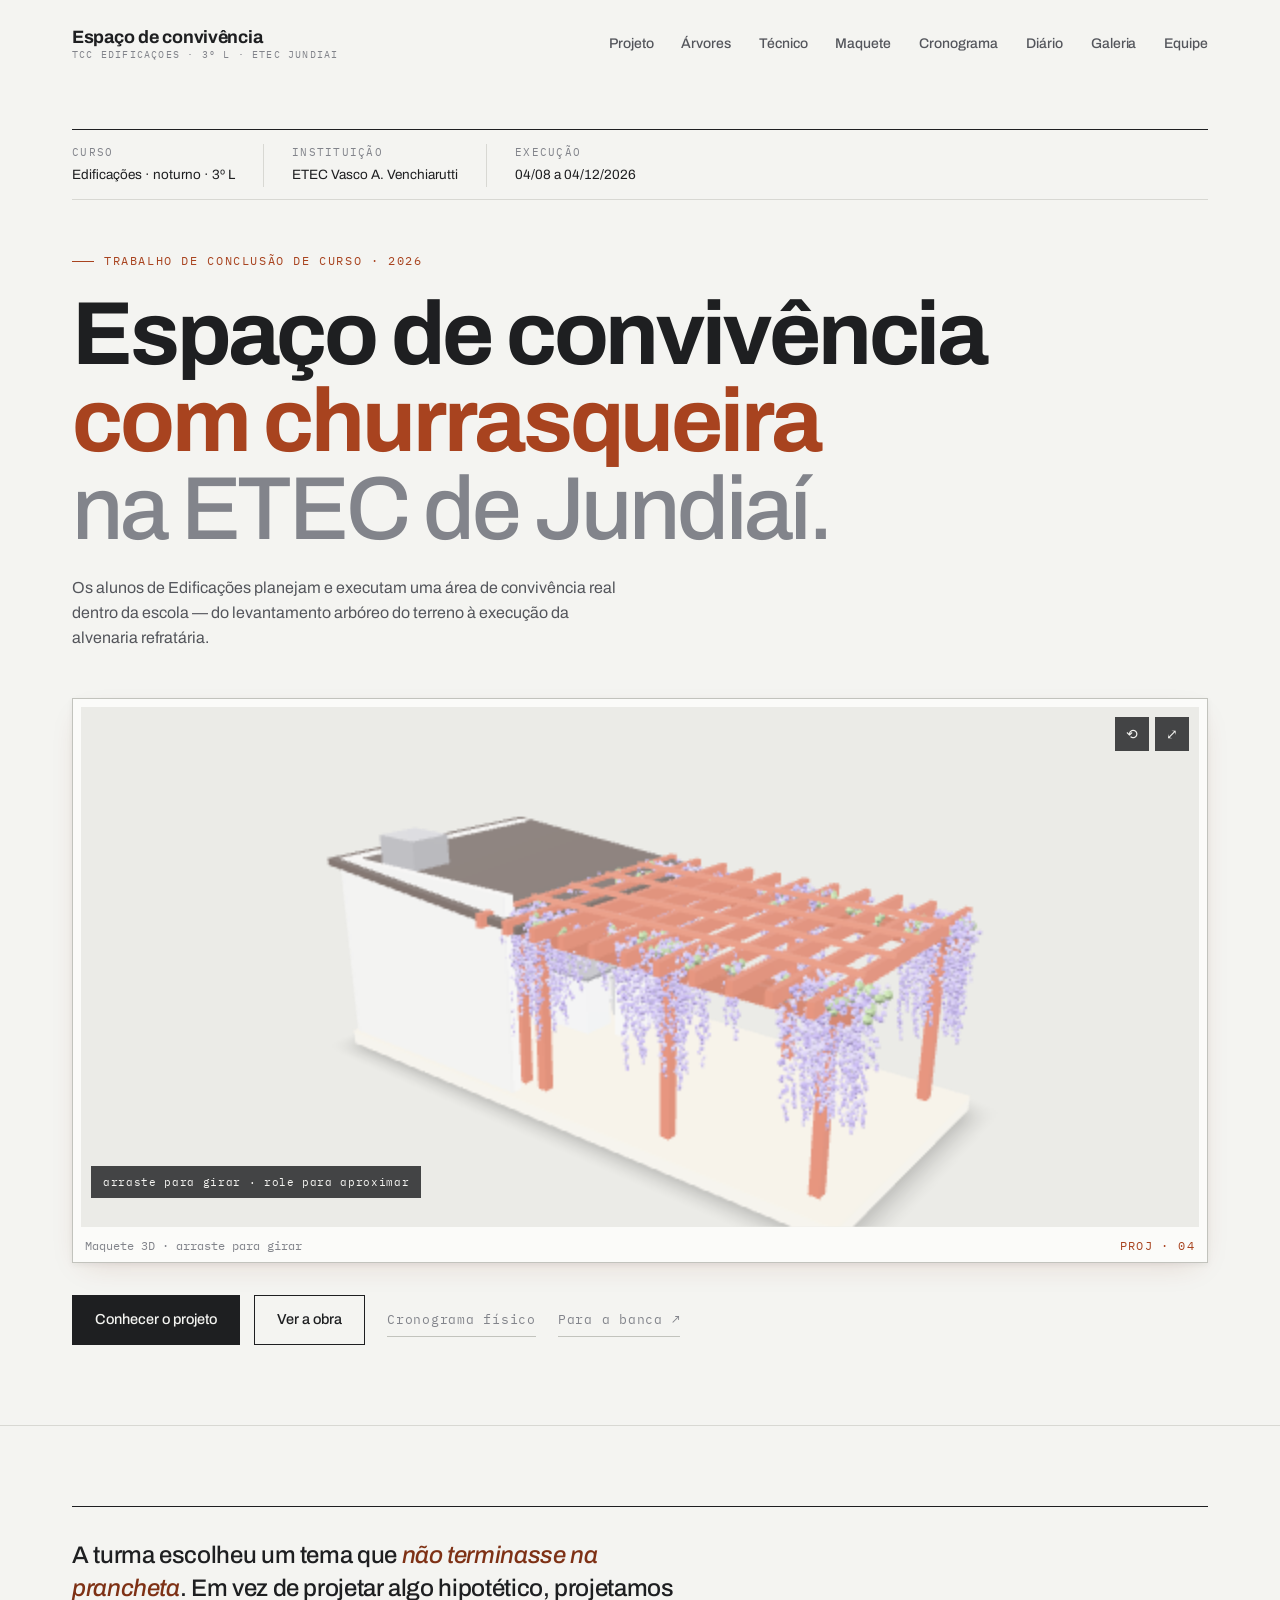
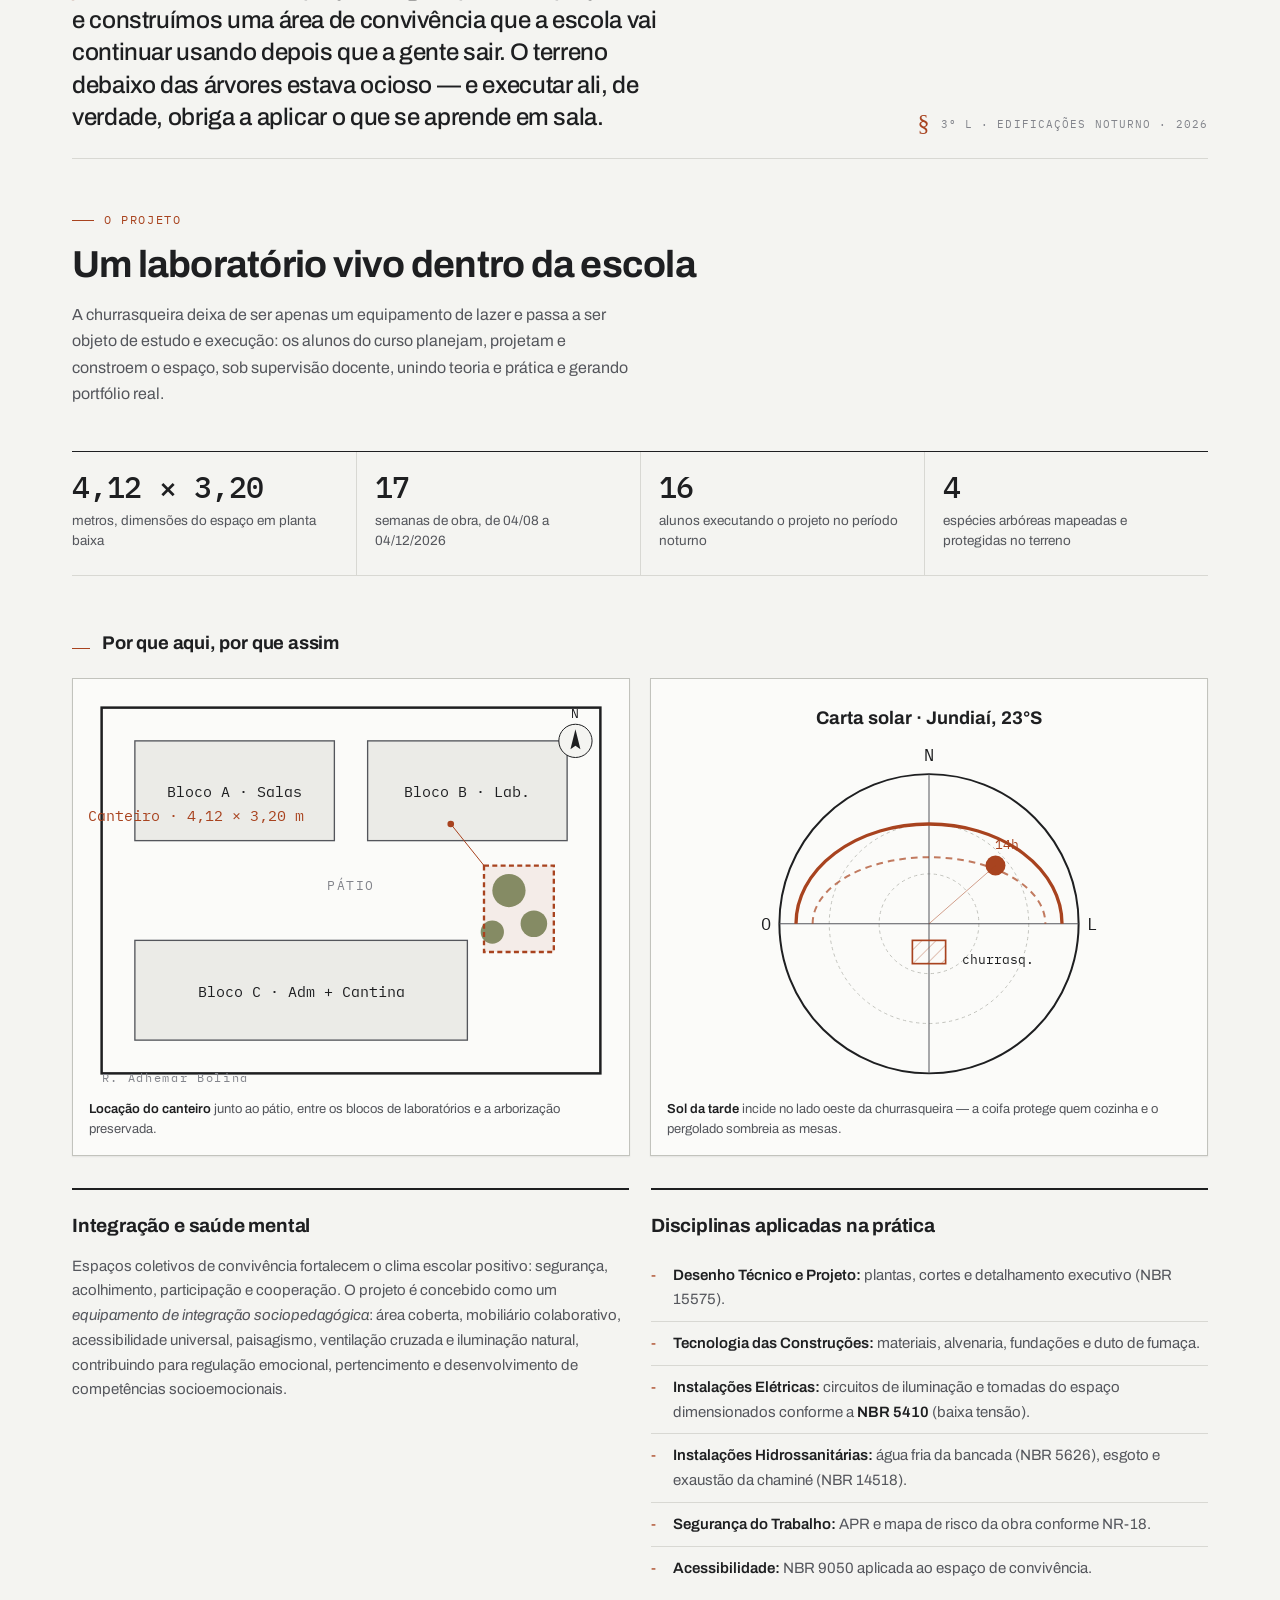
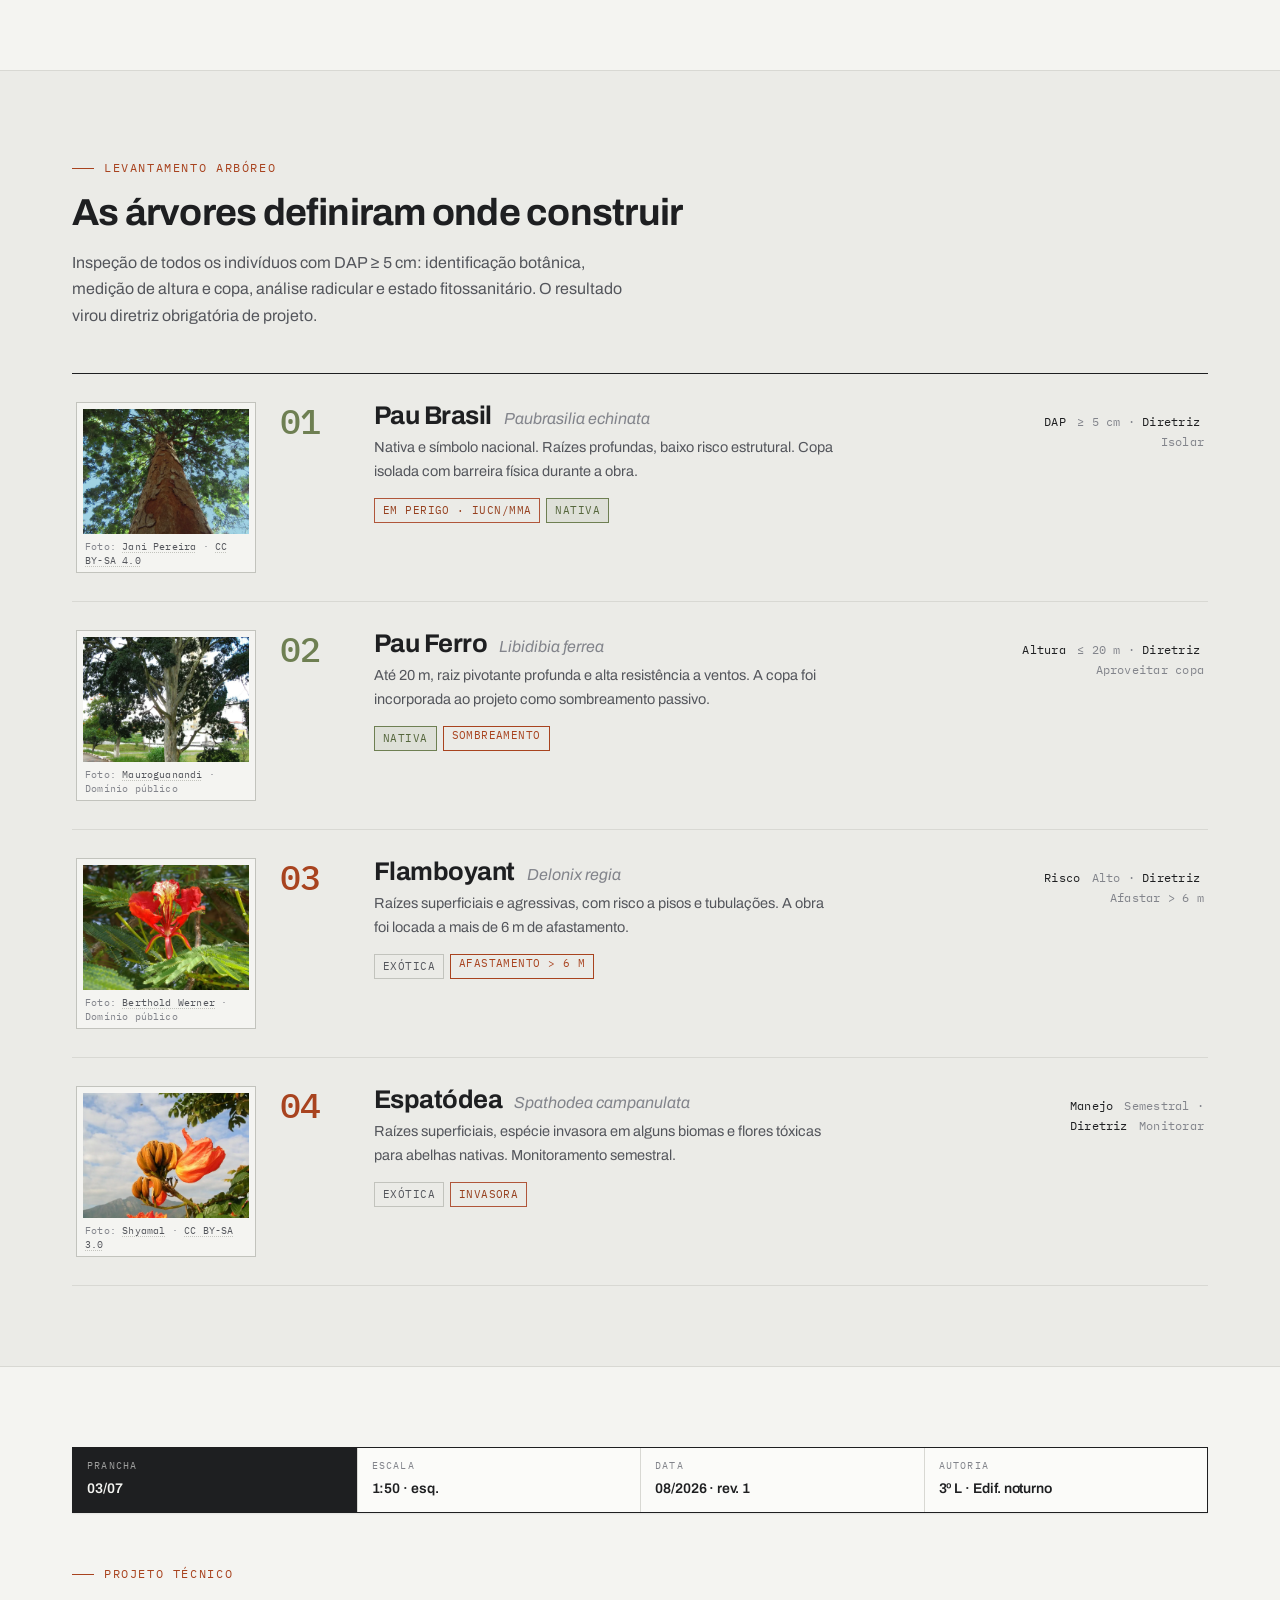
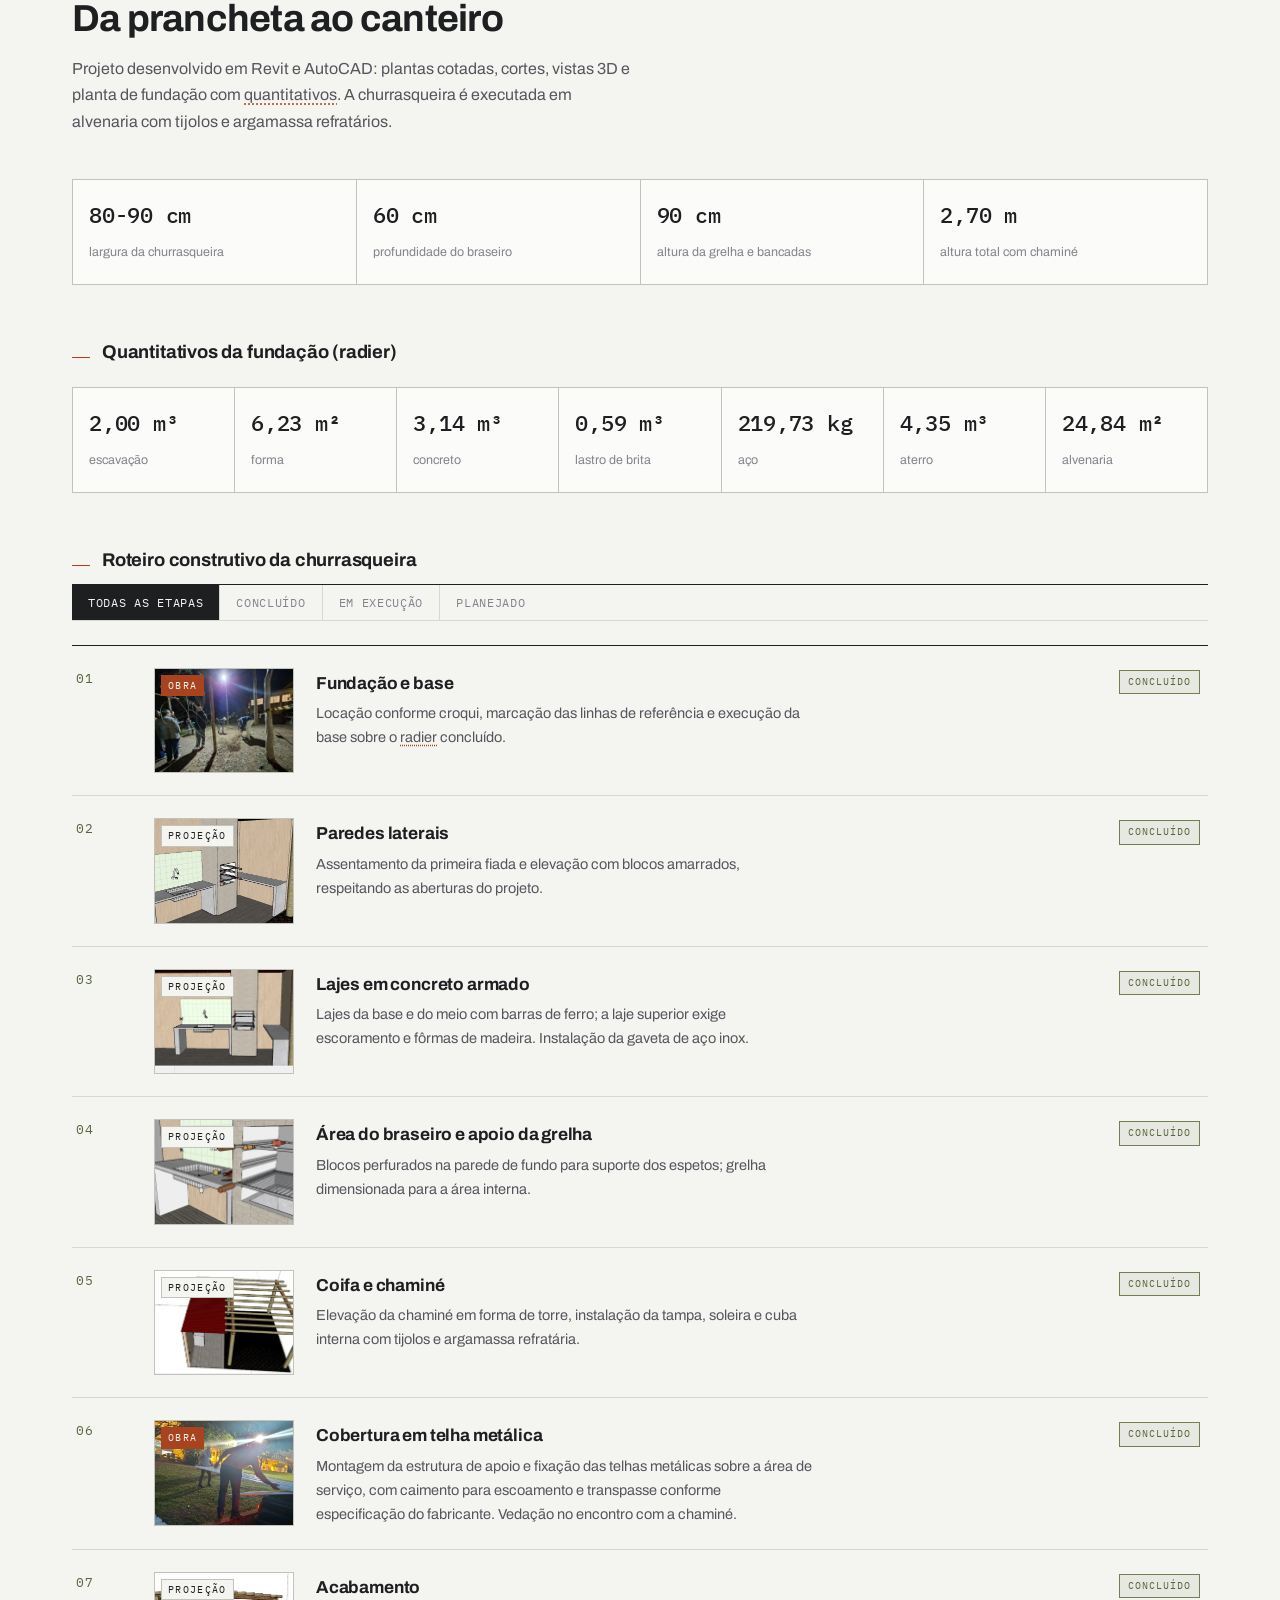
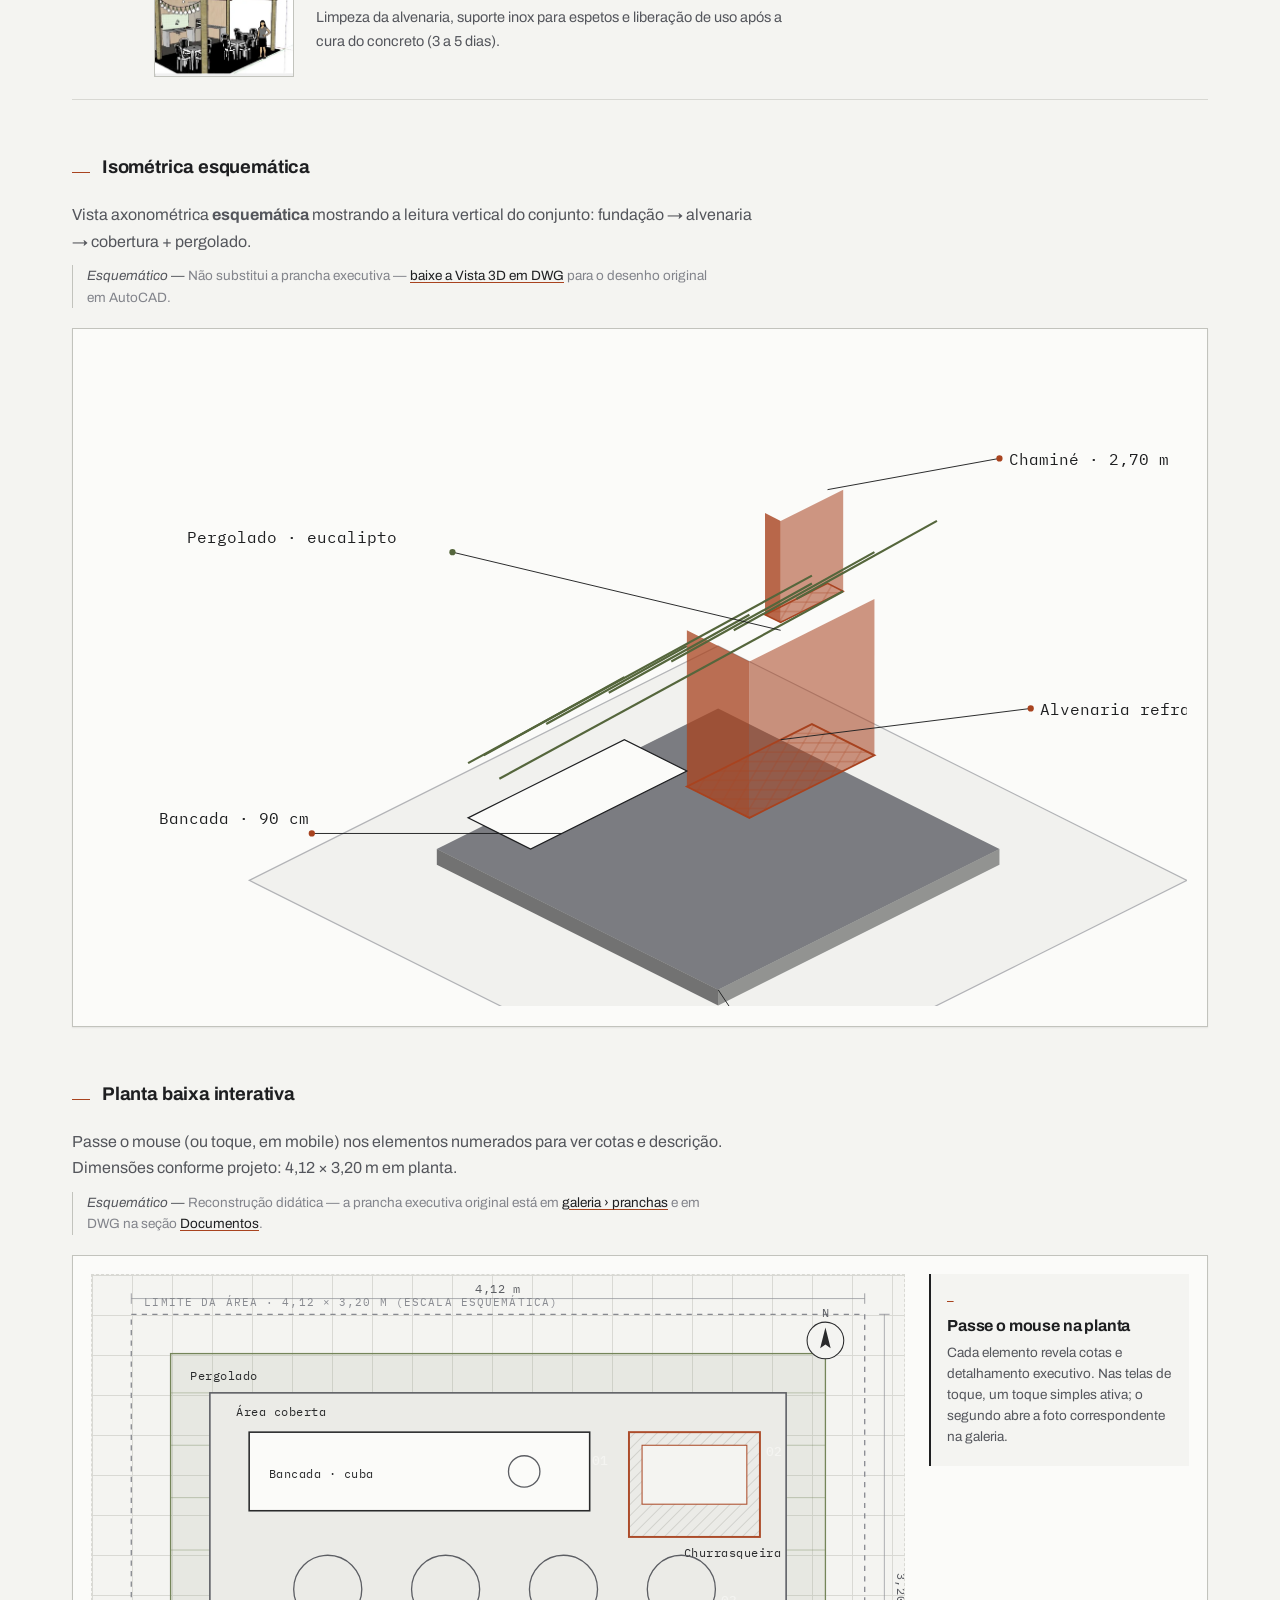
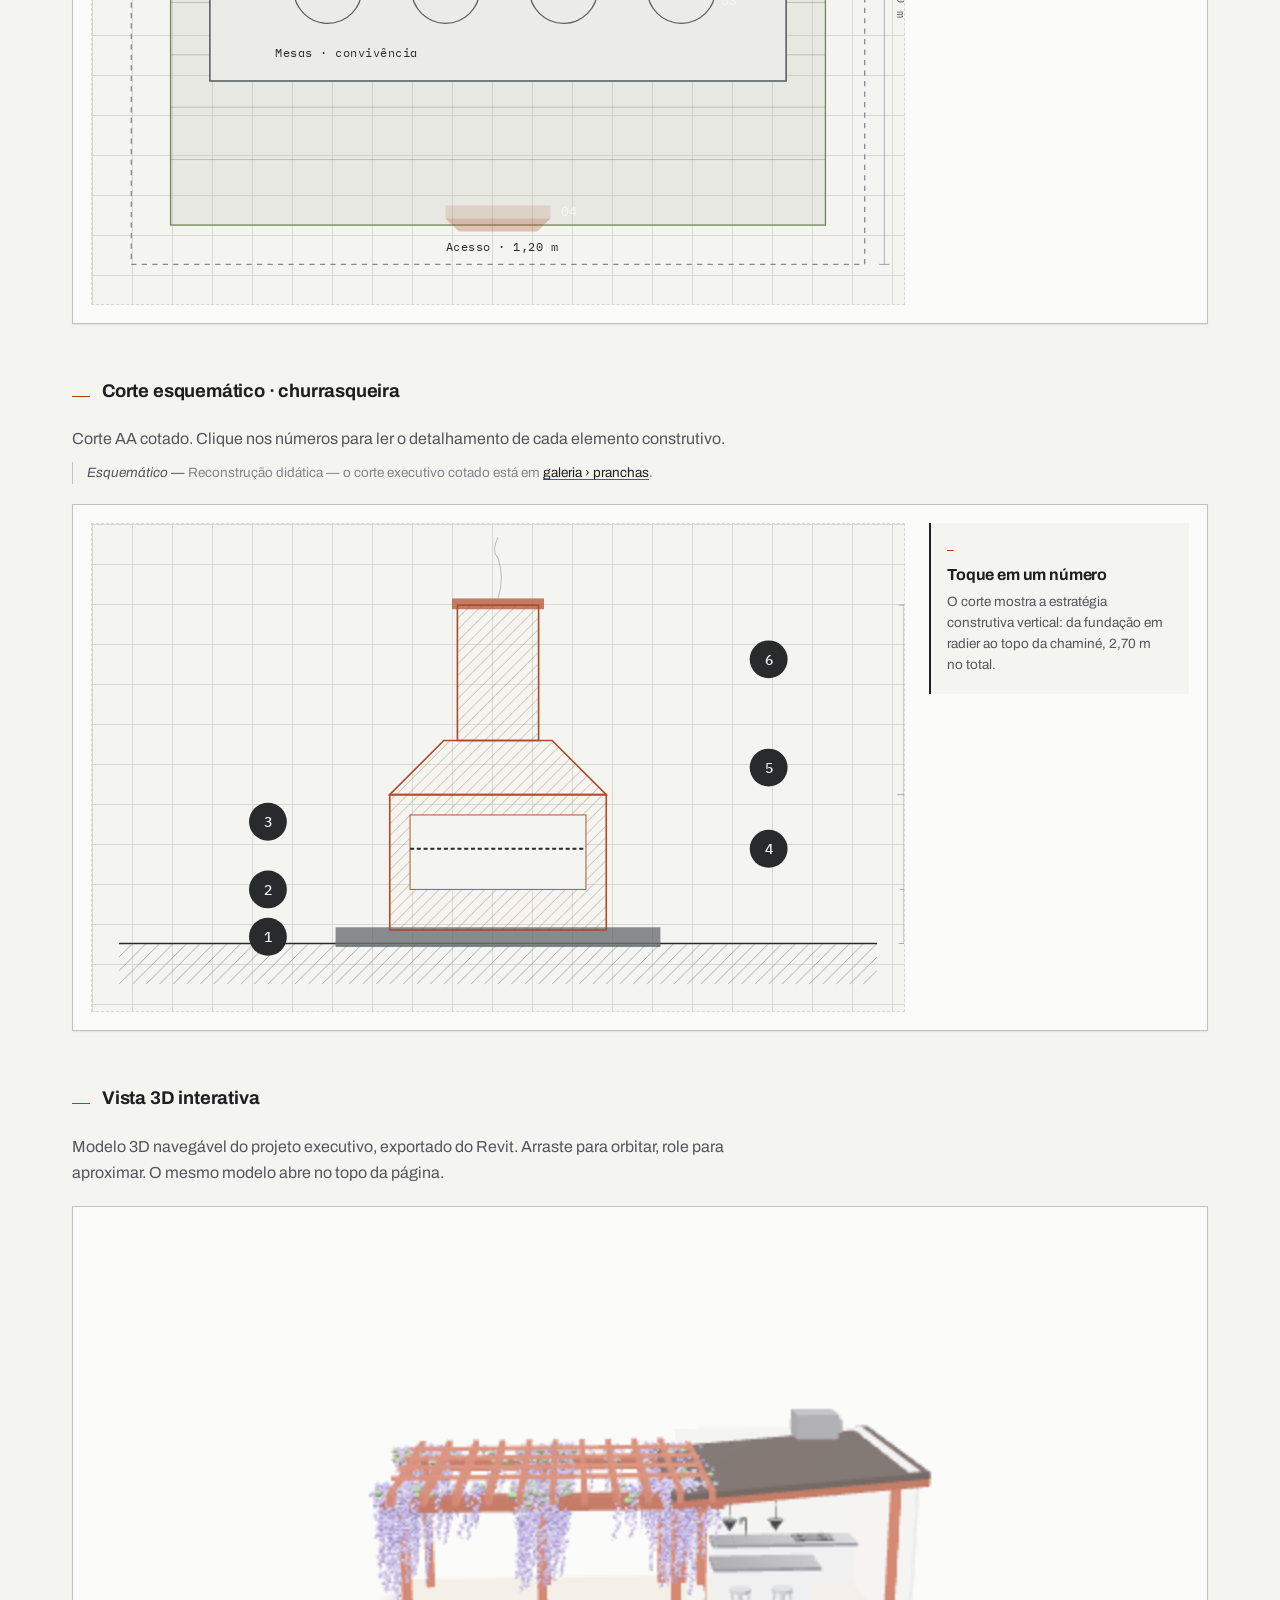
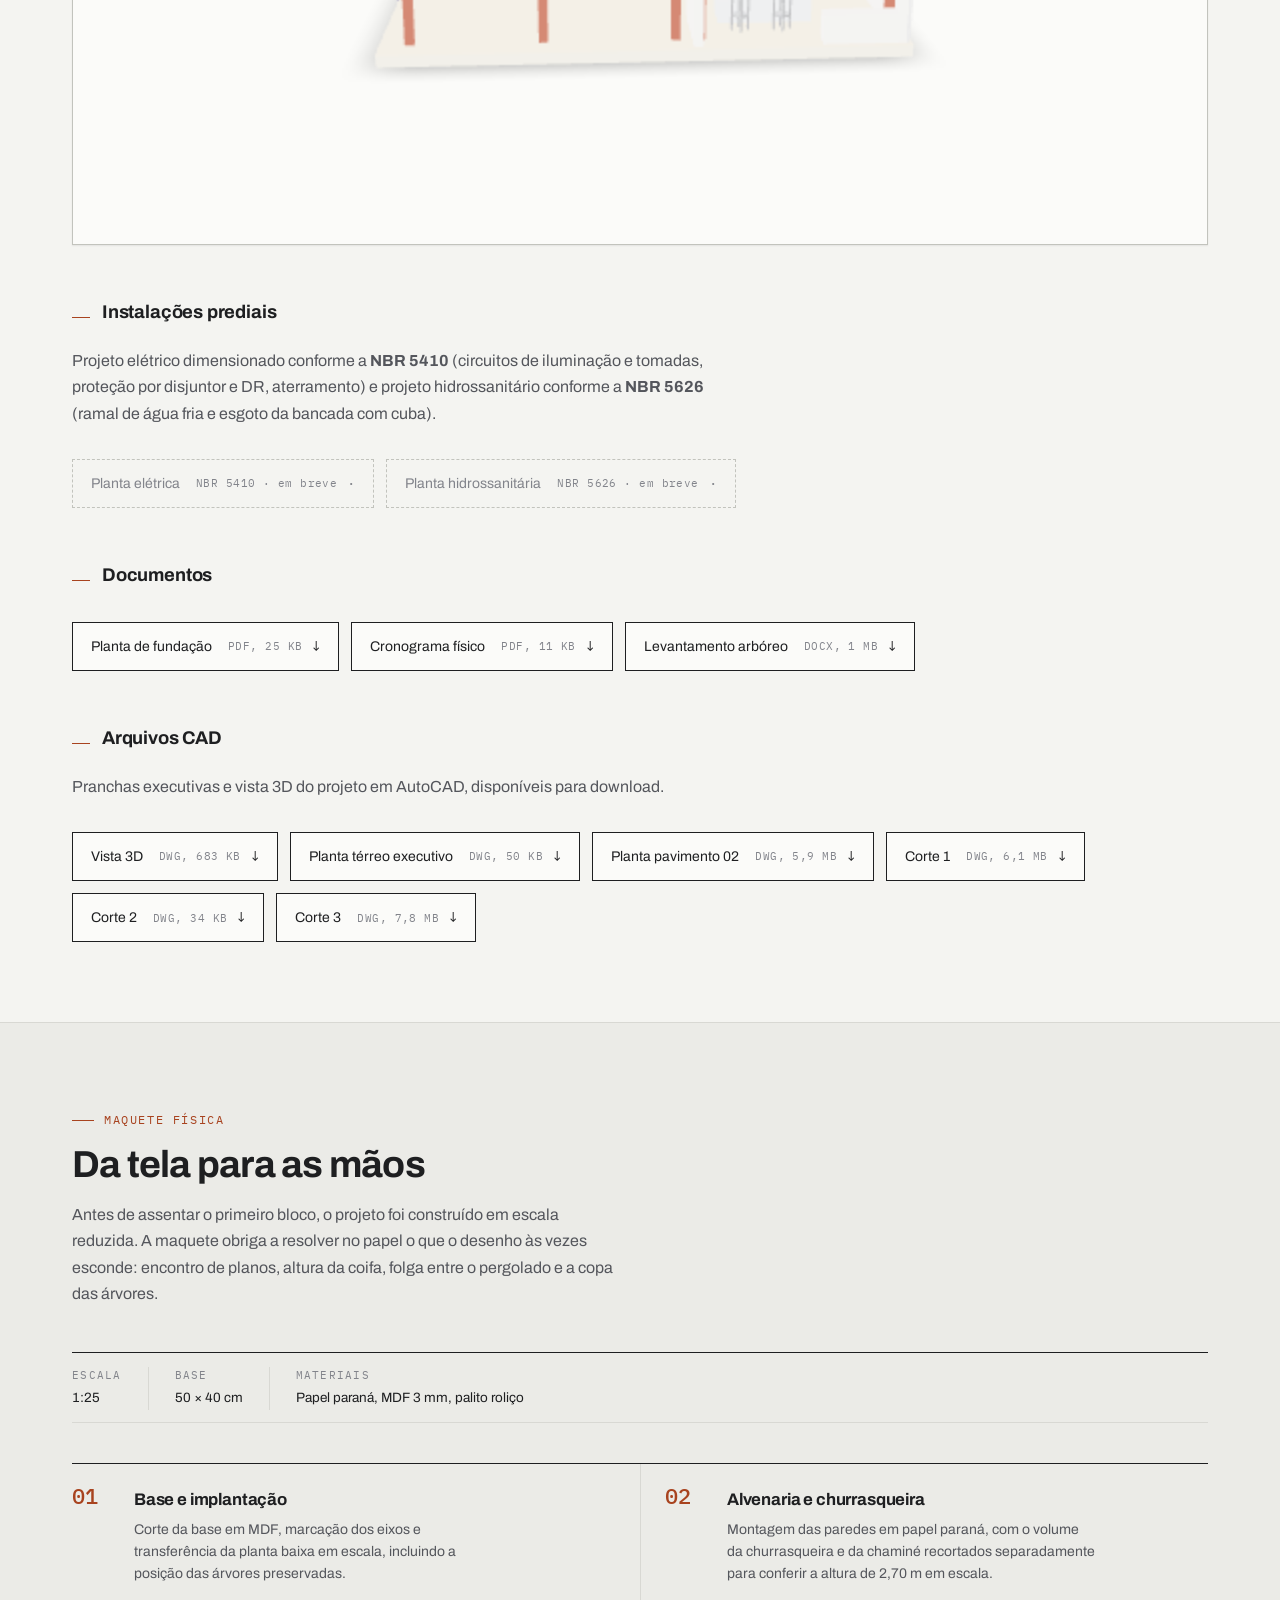
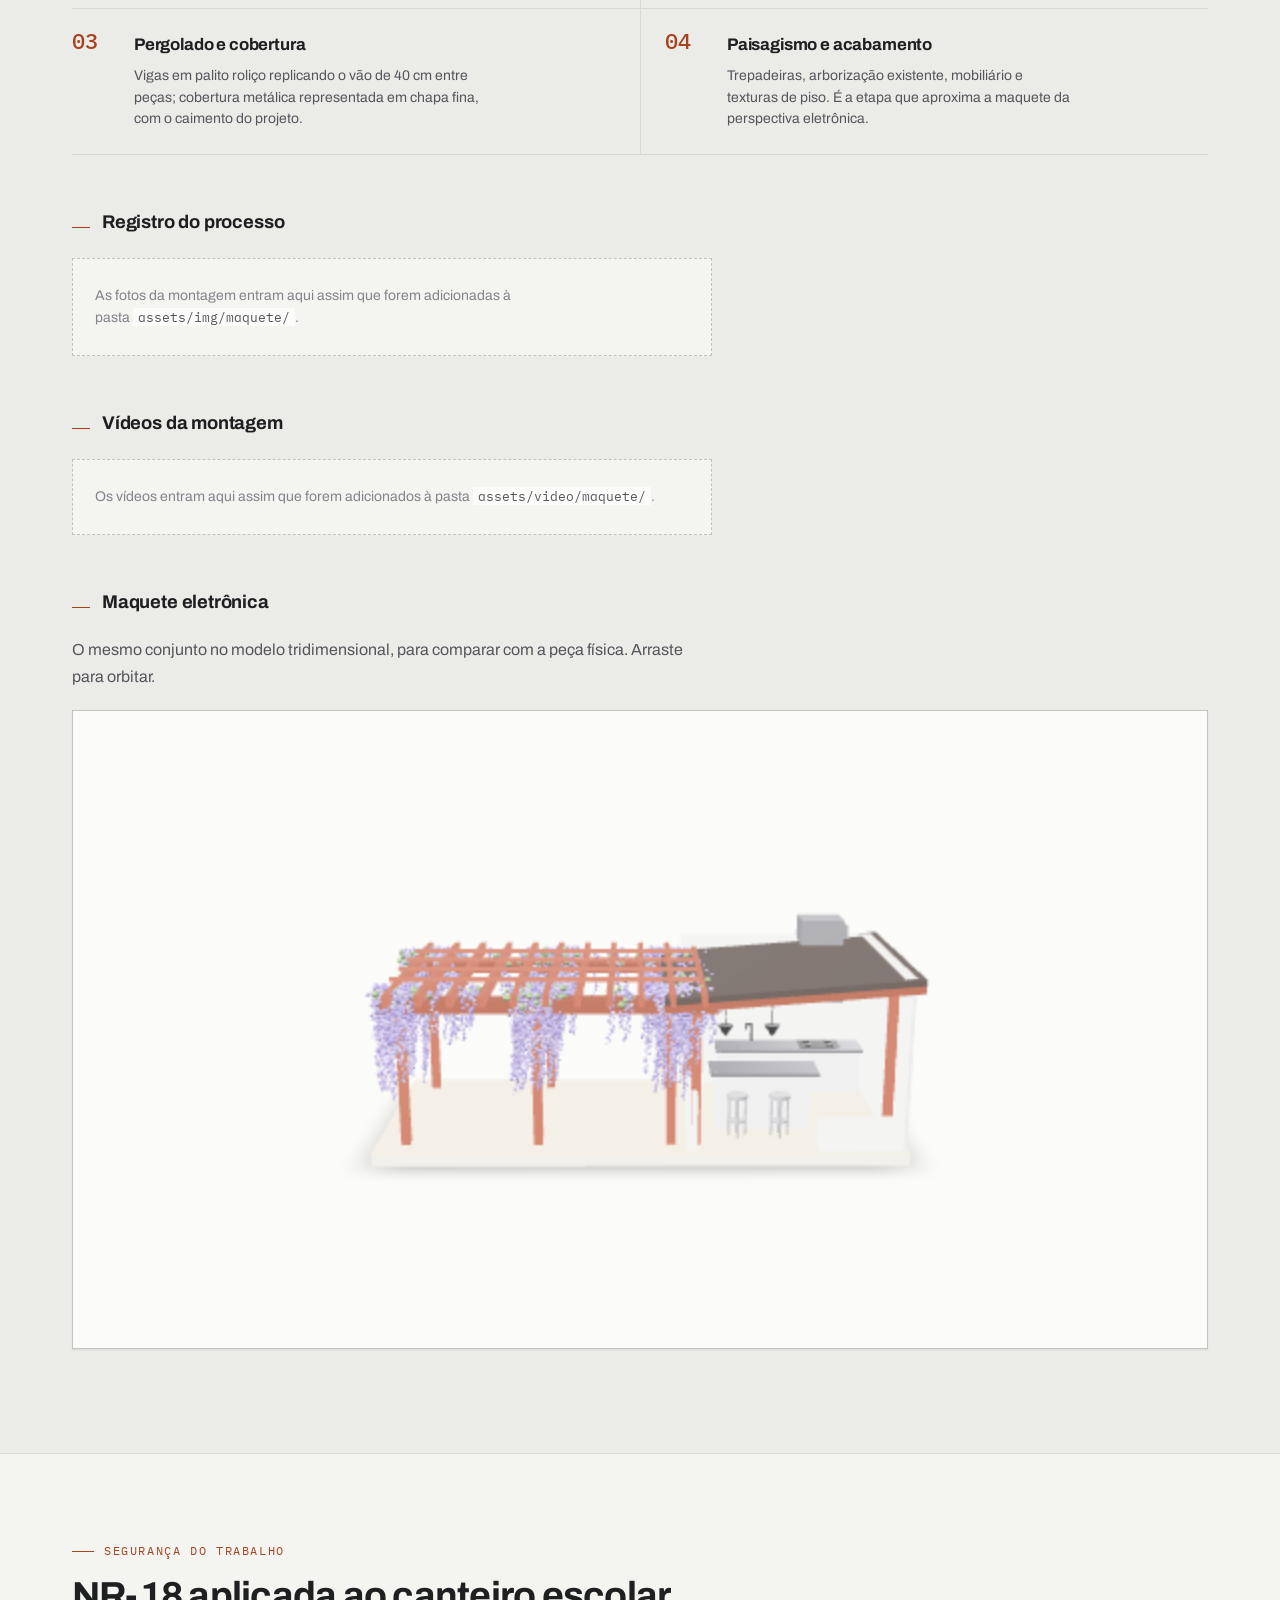
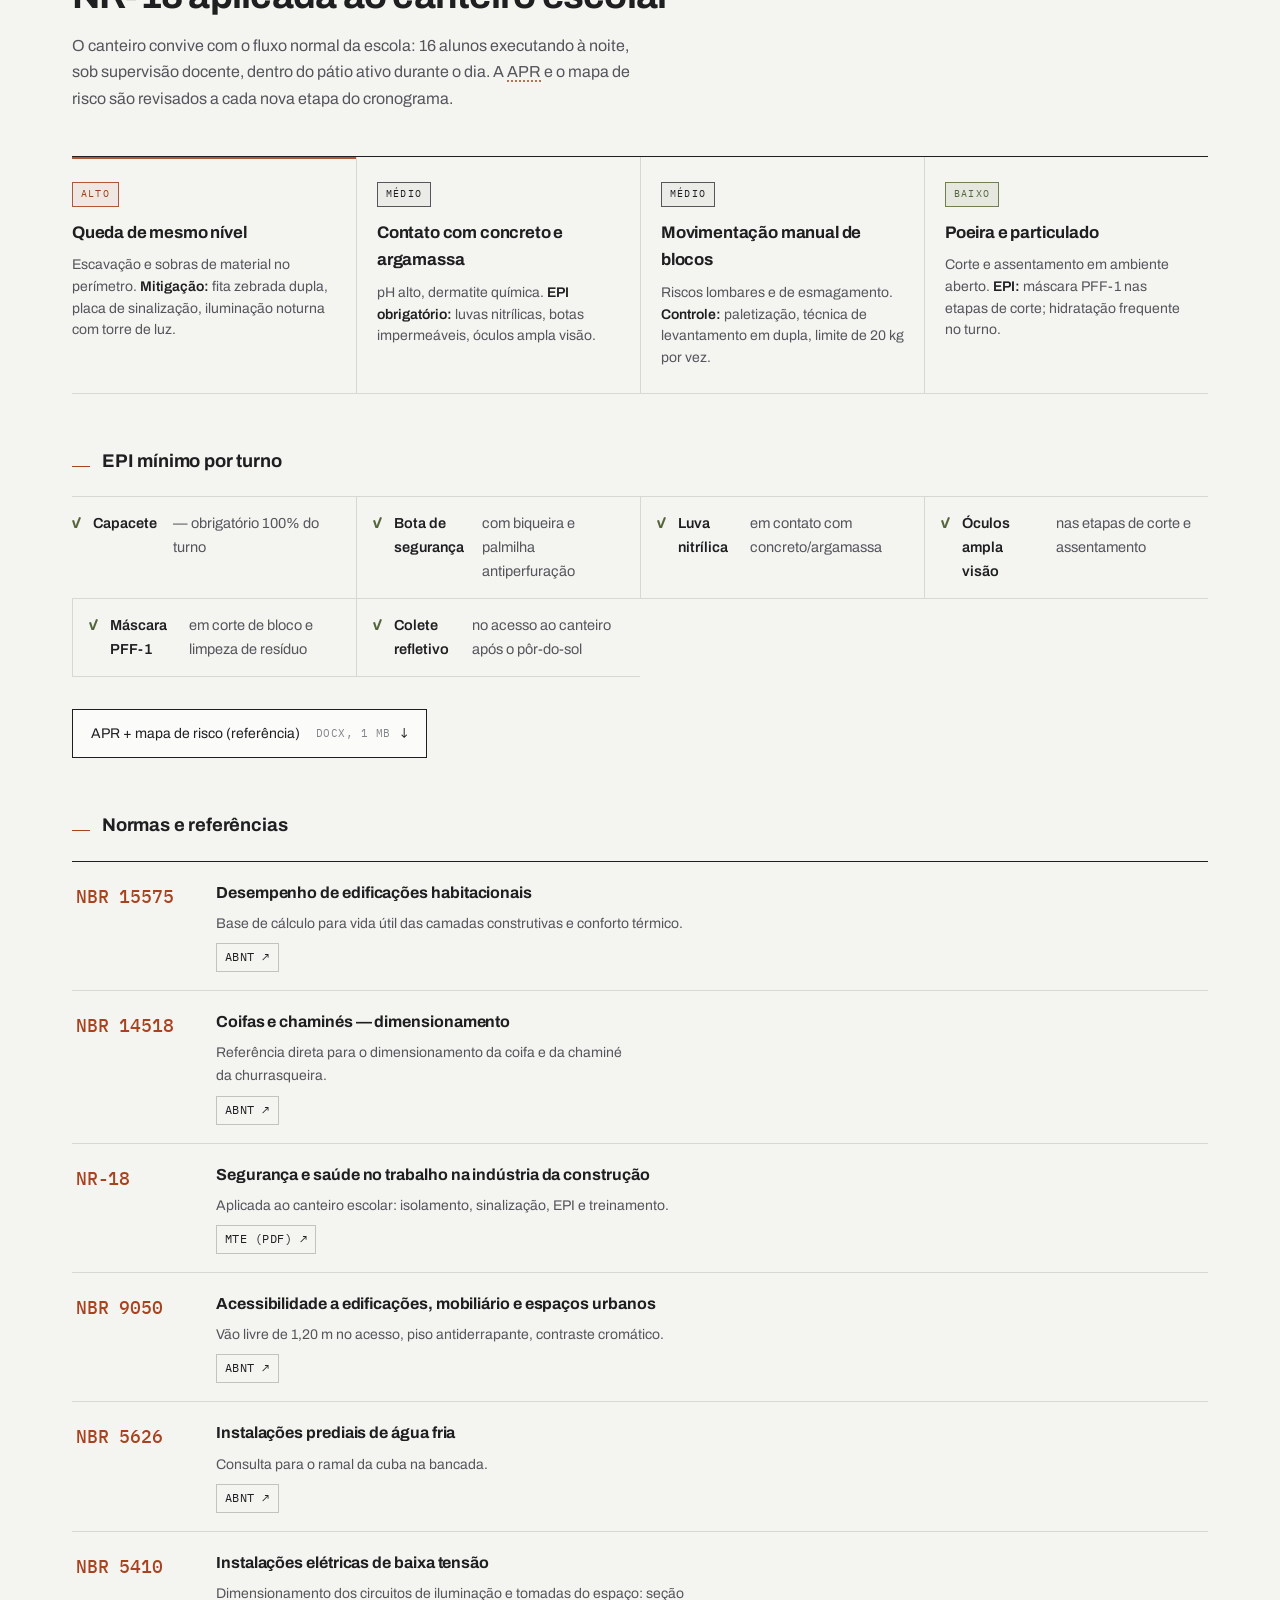
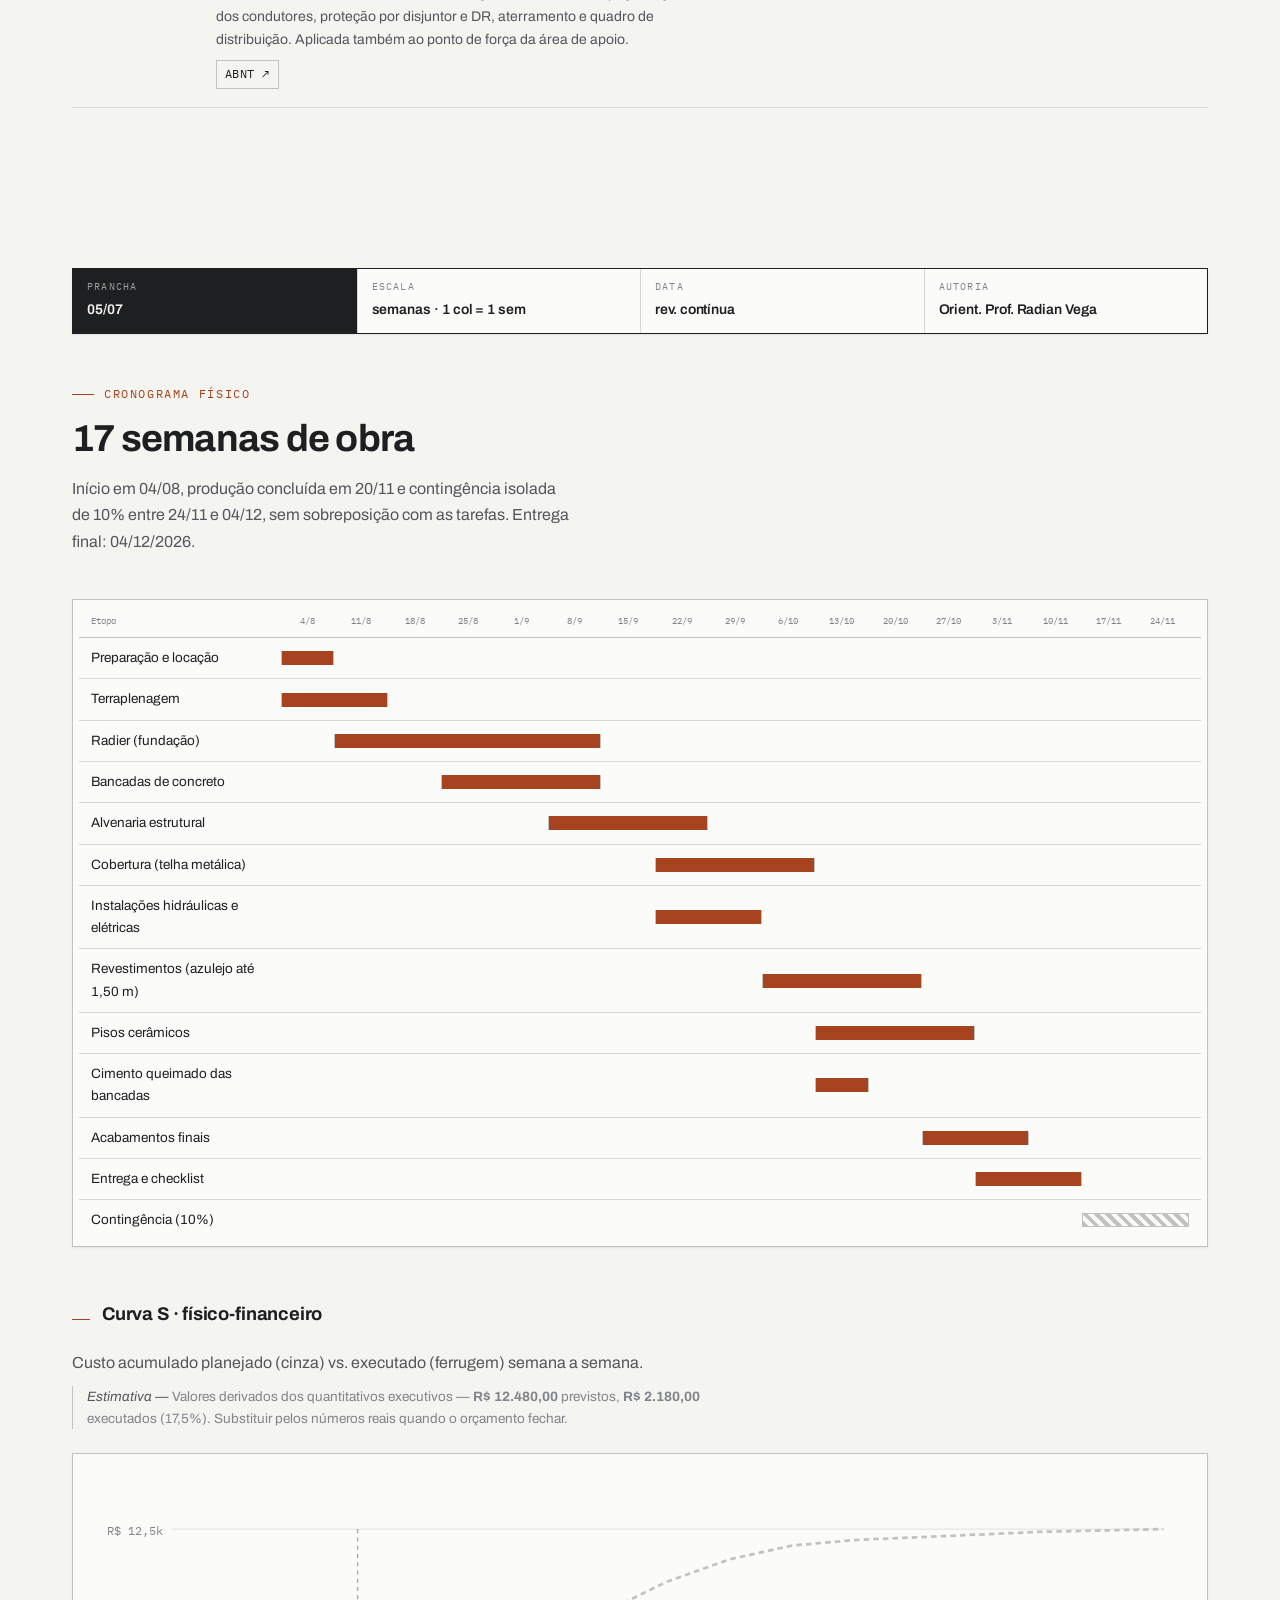
==== commit 2a4fccac: "feat: visualizador do caderno de diário de obra dentro da página Ao fim da seção Diário, o PDF do ca" ====
--- a/index.html
+++ b/index.html
@@ -1207,6 +1207,25 @@
         <ol class="diario" data-diario>
           <li class="diario-carregando">Carregando registros…</li>
         </ol>
+
+        <!--
+          Caderno oficial do diário de obra.
+          Basta colocar o arquivo em assets/docs/diario-de-obra.pdf que o visualizador
+          se monta sozinho. Enquanto não existir, aparece um aviso no lugar.
+        -->
+        <h3 class="section-h3" id="diario-caderno">Caderno completo</h3>
+        <p class="lede-inline">
+          O diário de obra oficial, com as folhas de registro, as assinaturas e as
+          responsabilidades formais de cada integrante. Dá para ler aqui mesmo ou baixar.
+        </p>
+        <figure class="pdf-box"
+                data-pdf="assets/docs/diario-de-obra.pdf"
+                data-titulo="Diário de obra · TCC Edificações 2026">
+          <p class="pdf-vazio">
+            O caderno entra aqui assim que <code>diario-de-obra.pdf</code> for colocado
+            na pasta <code>assets/docs/</code>.
+          </p>
+        </figure>
       </div>
     </section>
 
--- a/styles.css
+++ b/styles.css
@@ -1407,6 +1407,90 @@
   .diario-semana { font-size: 1.3rem; margin-bottom: 0; }
   .diario-data { margin-bottom: 0; }
   .diario-fotos { grid-template-columns: repeat(2, 1fr); }
+}
+
+/* ---------- VISUALIZADOR DE PDF ---------- */
+.pdf-box {
+  margin: 0 0 12px;
+  border: 1px solid var(--line-2);
+  background: var(--surface);
+  box-shadow: var(--shadow-1);
+}
+.section.alt .pdf-box { background: var(--paper); }
+
+.pdf-vazio {
+  margin: 0;
+  padding: 26px 22px;
+  color: var(--ink-3);
+  font-size: 14px;
+  line-height: 1.6;
+}
+.pdf-vazio code {
+  font-family: var(--mono);
+  font-size: 12.5px;
+  color: var(--ink-2);
+  background: var(--paper-2);
+  padding: 1px 5px;
+}
+.section.alt .pdf-vazio code { background: var(--surface); }
+
+.pdf-barra {
+  display: flex;
+  align-items: center;
+  justify-content: space-between;
+  gap: 18px;
+  flex-wrap: wrap;
+  padding: 12px 16px;
+  border-bottom: 1px solid var(--line-2);
+  background: var(--paper-2);
+}
+.section.alt .pdf-barra { background: var(--surface); }
+.pdf-nome {
+  font-family: var(--mono);
+  font-size: 11.5px;
+  letter-spacing: .04em;
+  color: var(--ink-2);
+  font-variant-numeric: tabular-nums;
+}
+.pdf-acoes { display: inline-flex; gap: 8px; flex-wrap: wrap; }
+.pdf-acoes a {
+  font-family: var(--mono);
+  font-size: 11px;
+  letter-spacing: .04em;
+  color: var(--ink);
+  text-decoration: none;
+  padding: 5px 10px;
+  border: 1px solid var(--line-2);
+  background: var(--paper);
+  transition: border-color var(--dur) var(--ease), color var(--dur) var(--ease);
+}
+.section.alt .pdf-acoes a { background: var(--paper-2); }
+.pdf-acoes a:hover { border-color: var(--accent); color: var(--accent); }
+
+.pdf-frame {
+  display: block;
+  width: 100%;
+  height: clamp(460px, 78vh, 900px);
+  border: 0;
+  background: var(--paper-2);
+}
+.pdf-sem-suporte {
+  margin: 0;
+  padding: 24px 20px;
+  color: var(--ink-2);
+  font-size: 14px;
+  line-height: 1.6;
+}
+.pdf-sem-suporte a {
+  color: var(--accent);
+  text-decoration: underline;
+  text-underline-offset: 3px;
+}
+
+@media (max-width: 640px) {
+  .pdf-frame { height: 62vh; }
+  .pdf-barra { padding: 10px 12px; }
+  .pdf-nome { font-size: 10.5px; }
 }
 
 /* ---------- MAQUETE FÍSICA ---------- */
@@ -2719,6 +2803,11 @@
   .reveal { opacity: 1 !important; transform: none !important; }
   .diff, .risk-grid > *:nth-child(3n+1) { page-break-inside: avoid; }
 
+  /* o PDF embutido não se imprime: vira uma linha com o endereço */
+  .pdf-frame { display: none; }
+  .pdf-box { break-inside: avoid; box-shadow: none; }
+  .pdf-barra { border-bottom: 0; }
+
   /* equipe, diário e maquete: nada é partido no meio entre páginas */
   .pessoa, .frente, .coletivo, .orientacao, .diario-item, .mk-steps li {
     break-inside: avoid;
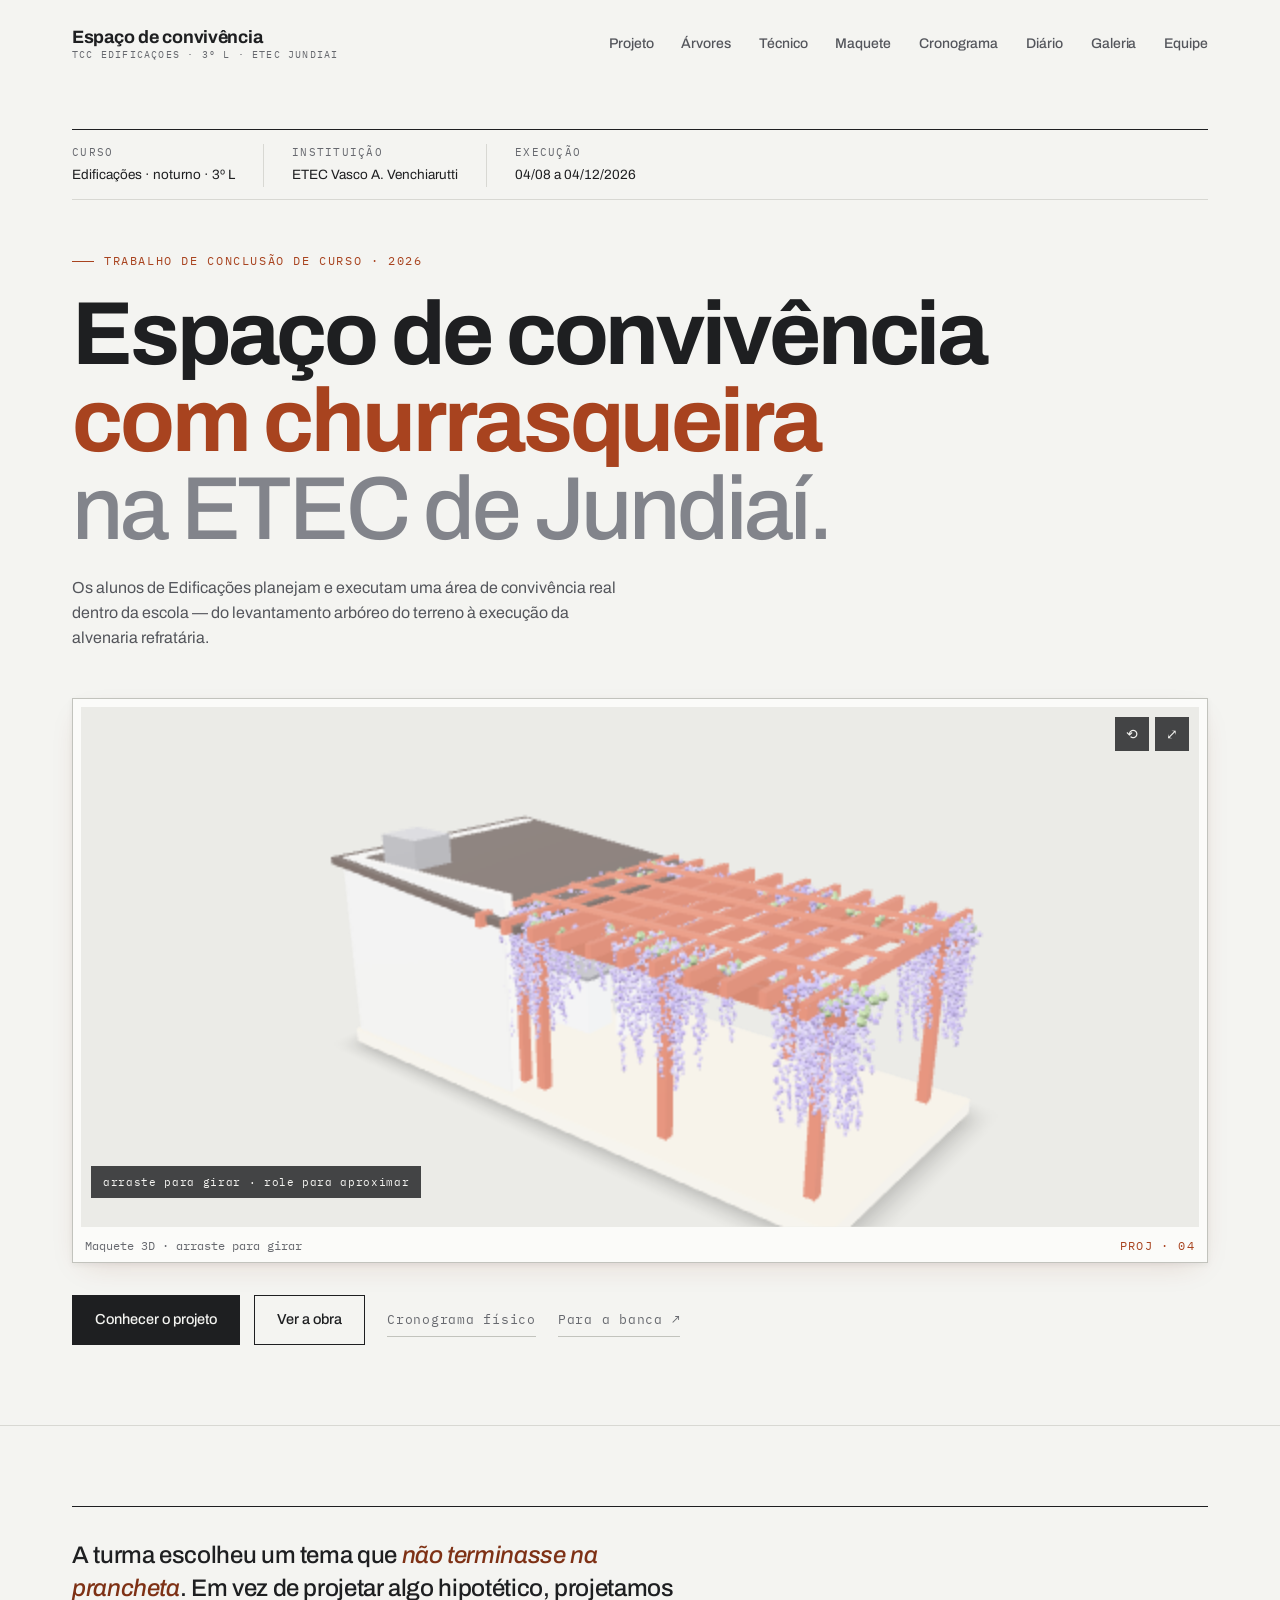
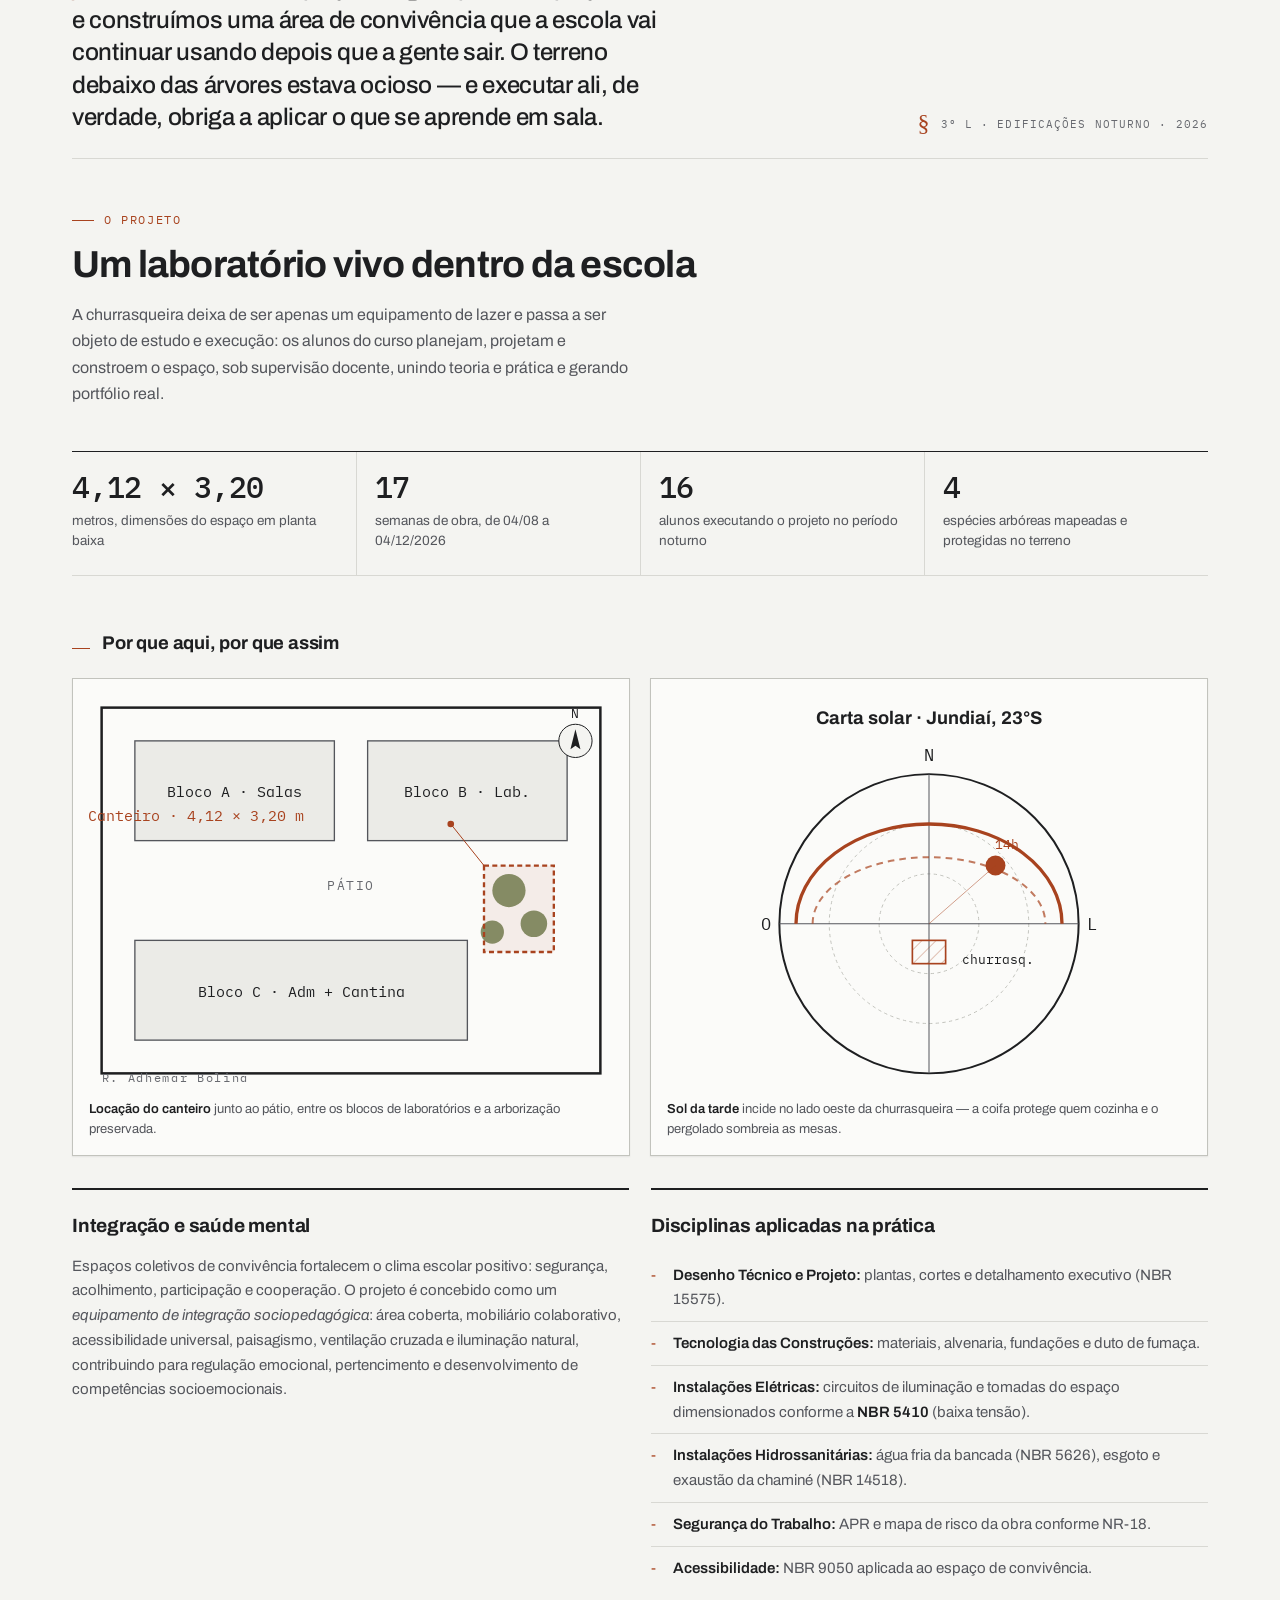
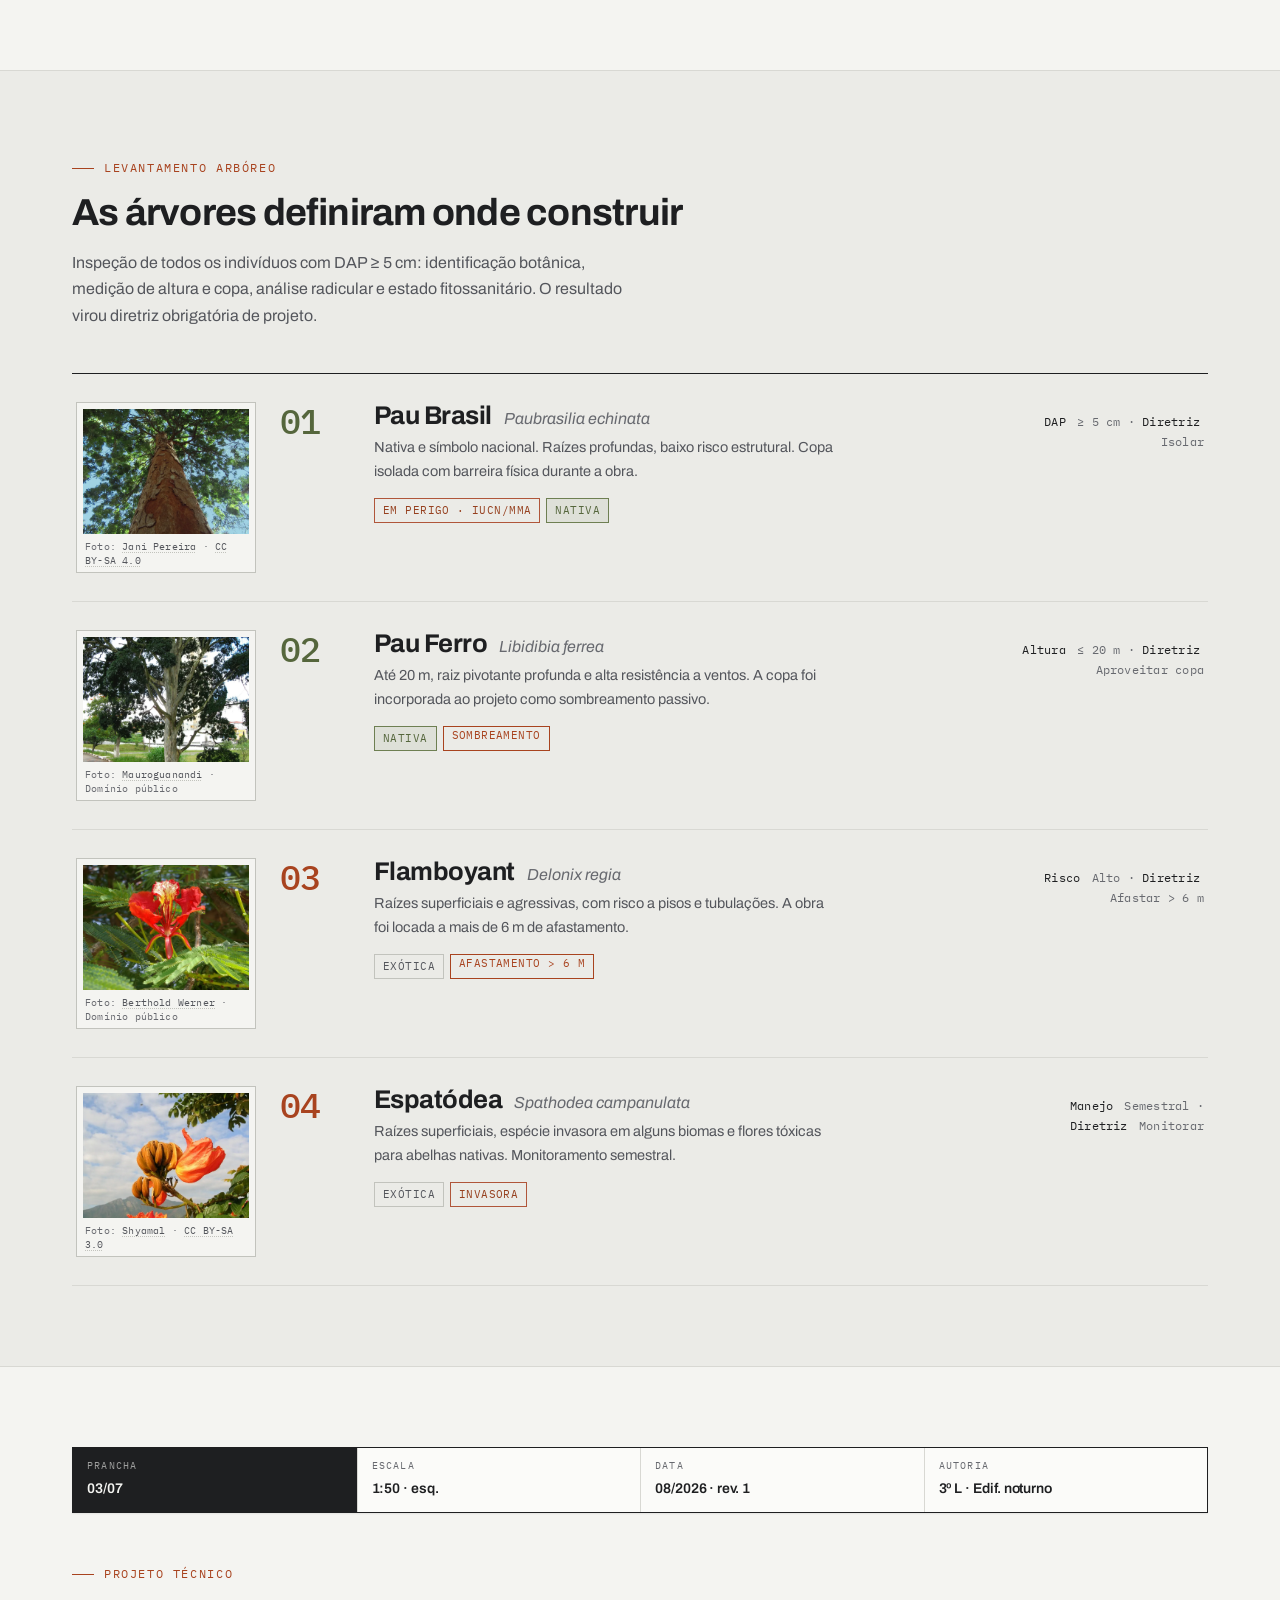
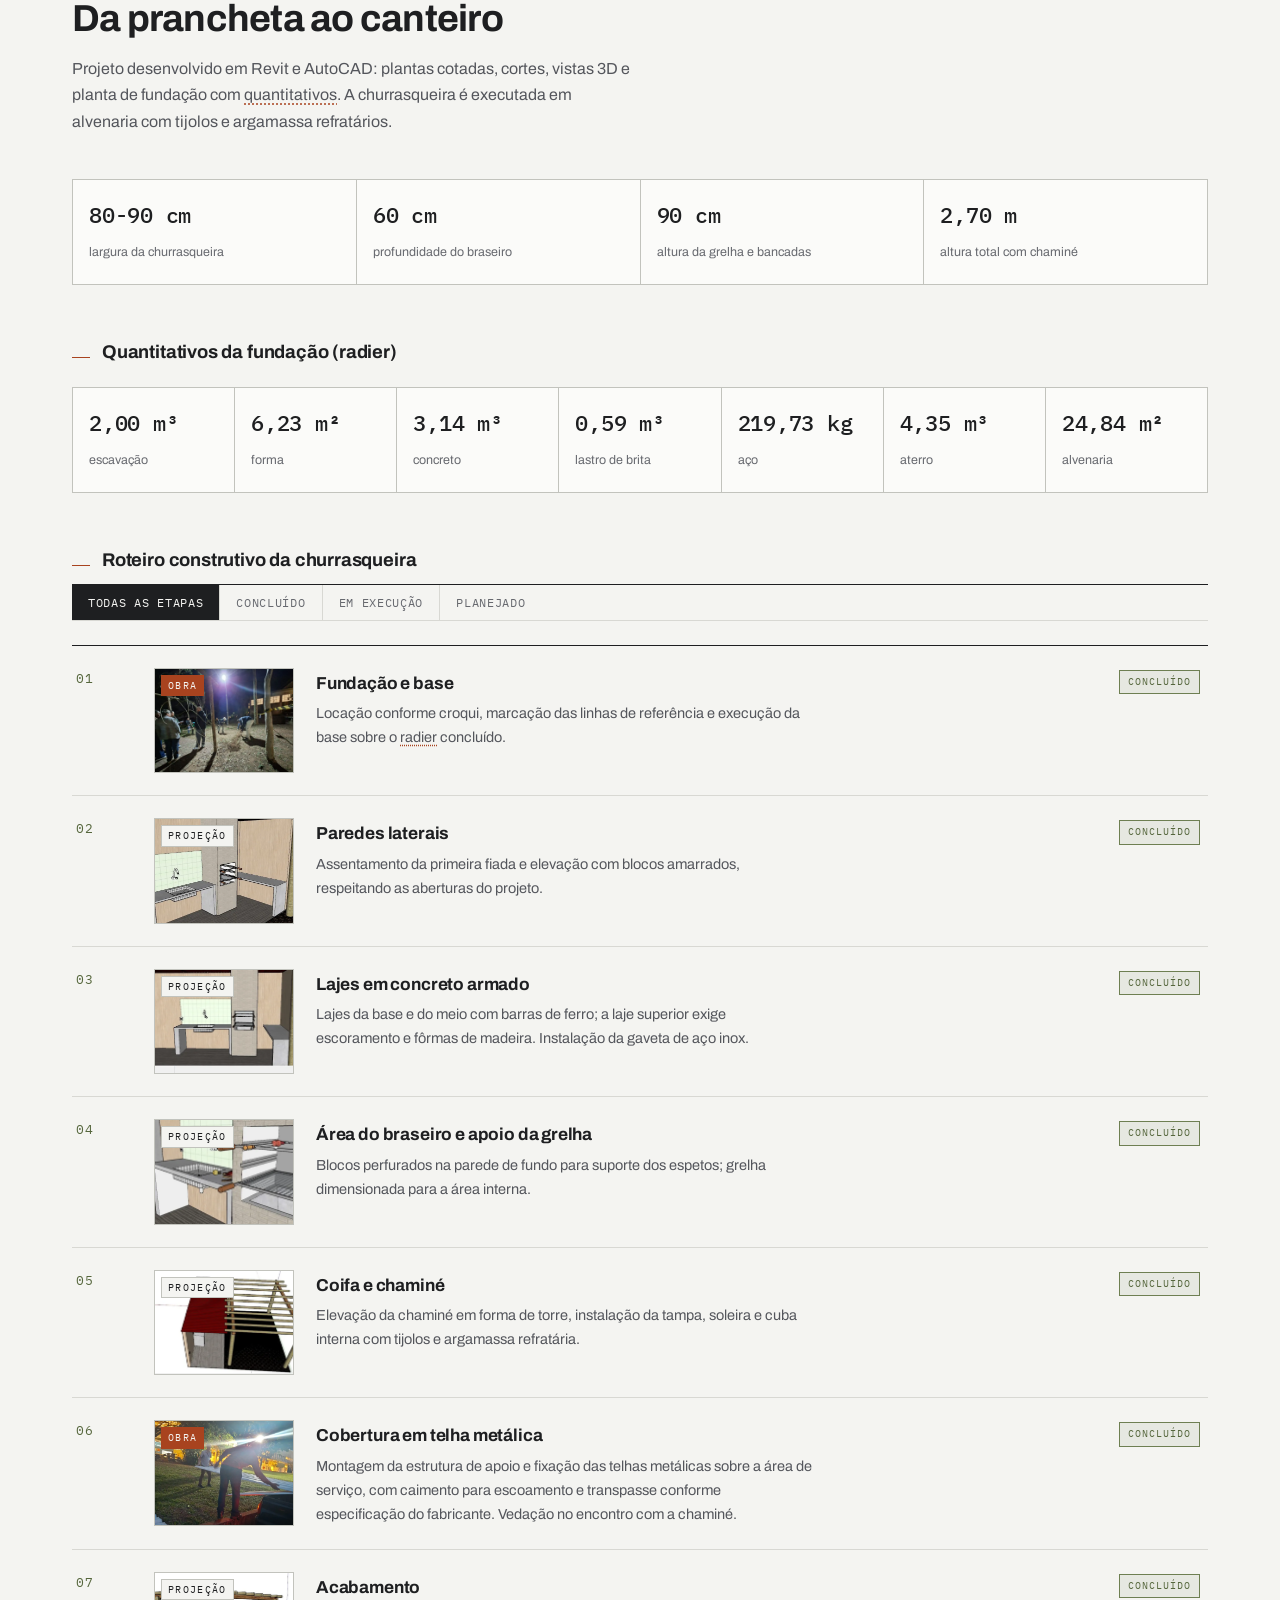
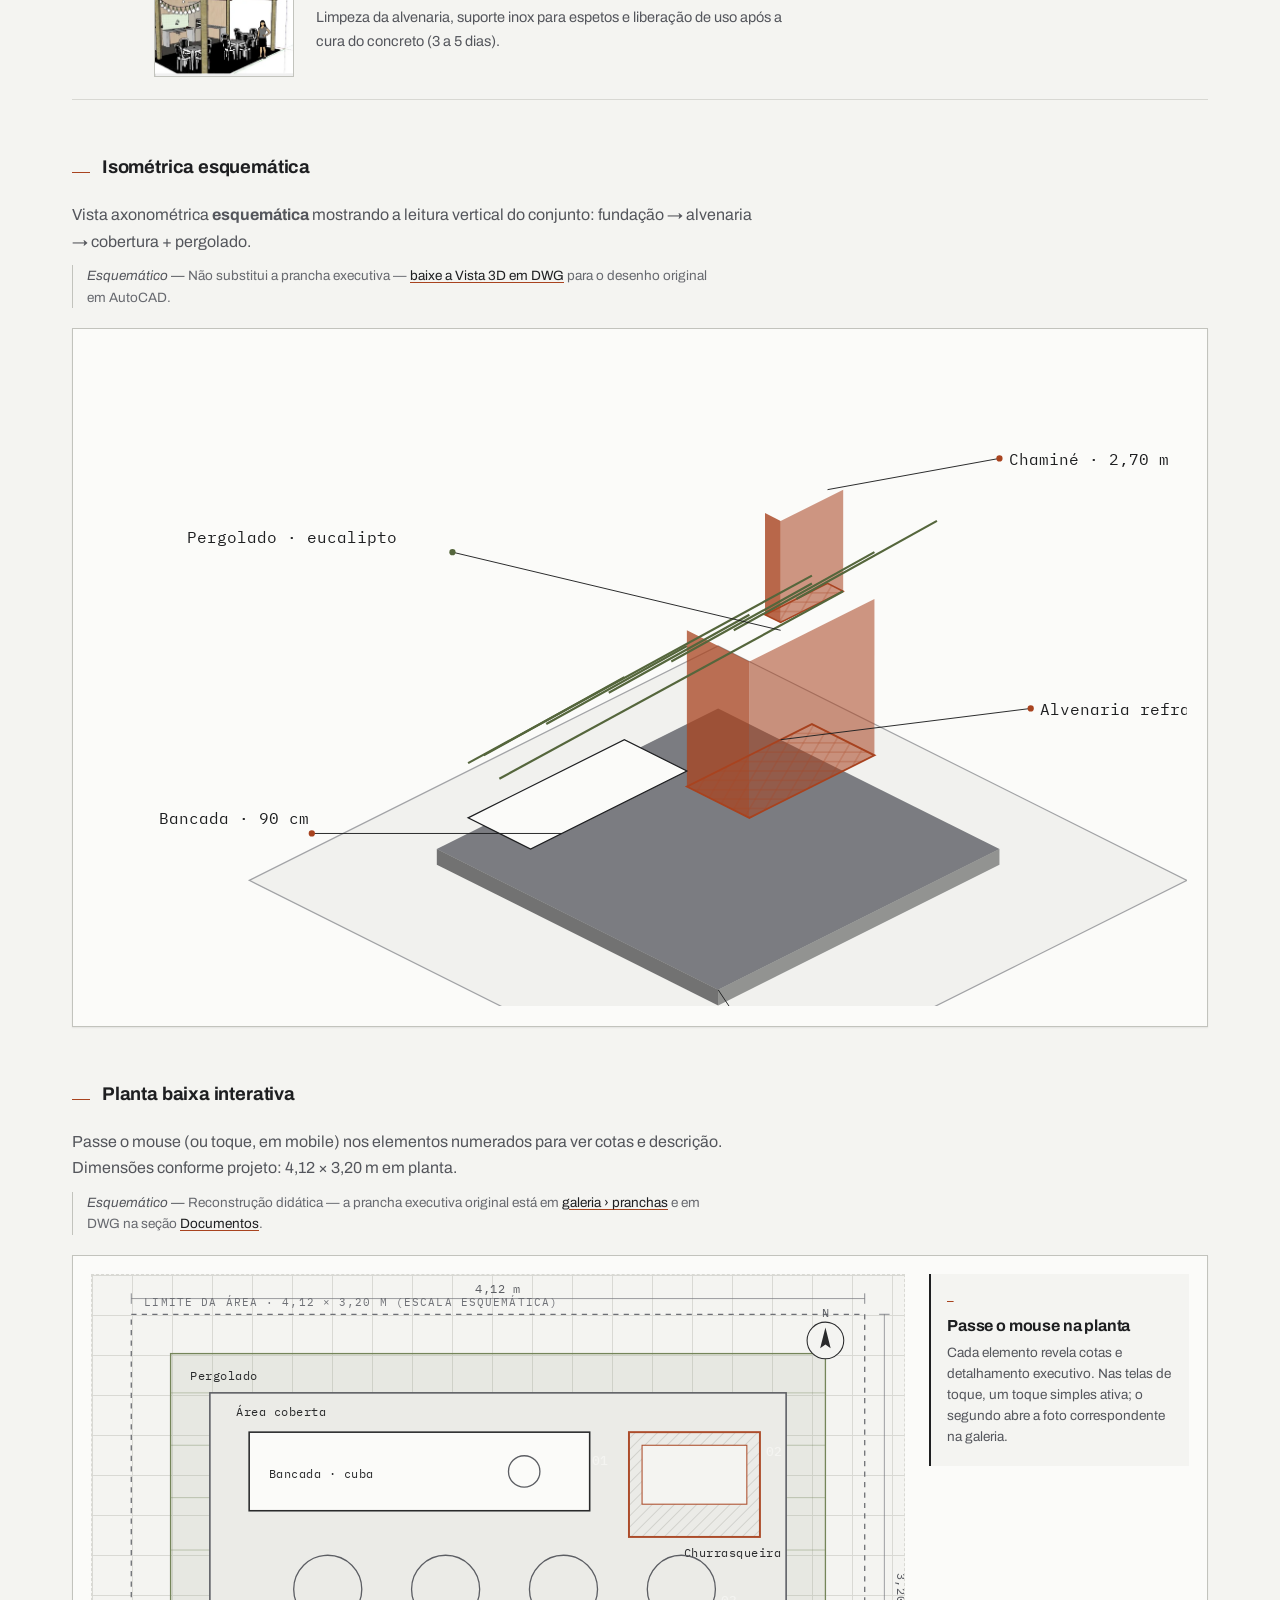
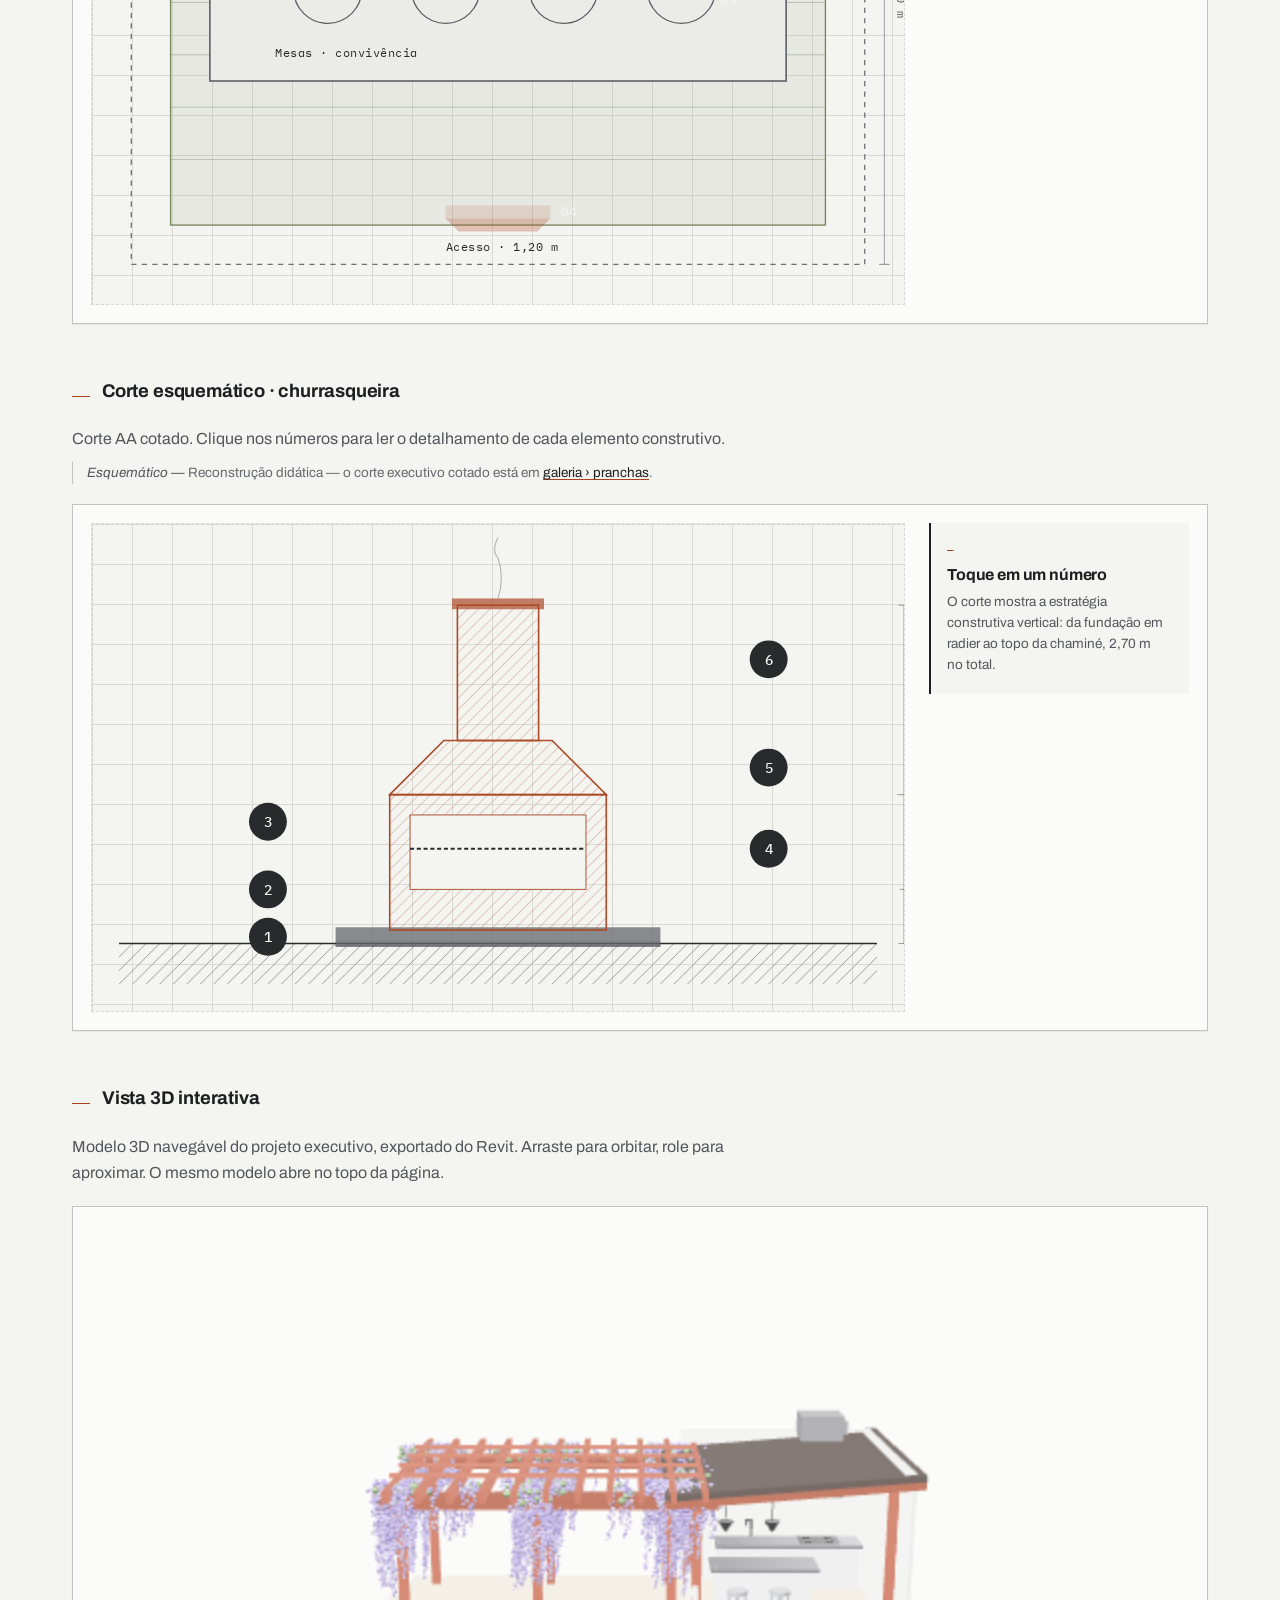
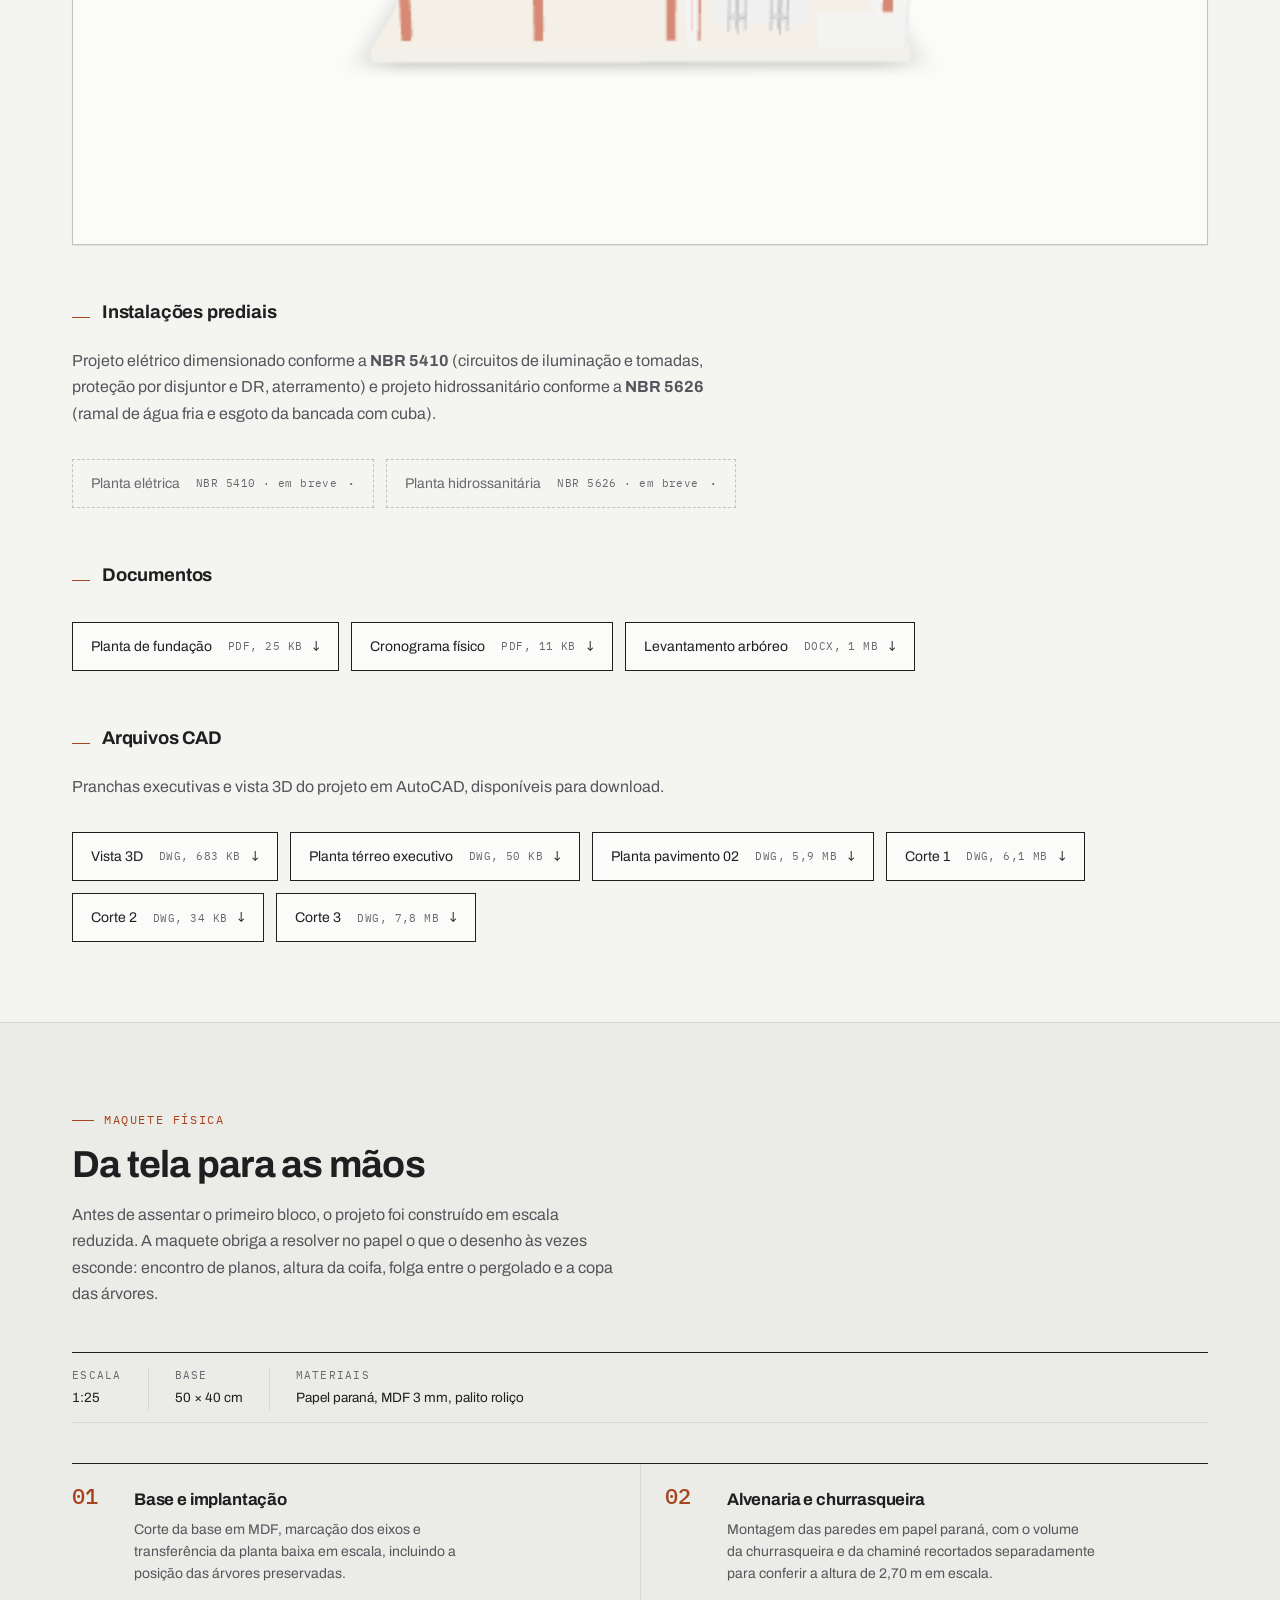
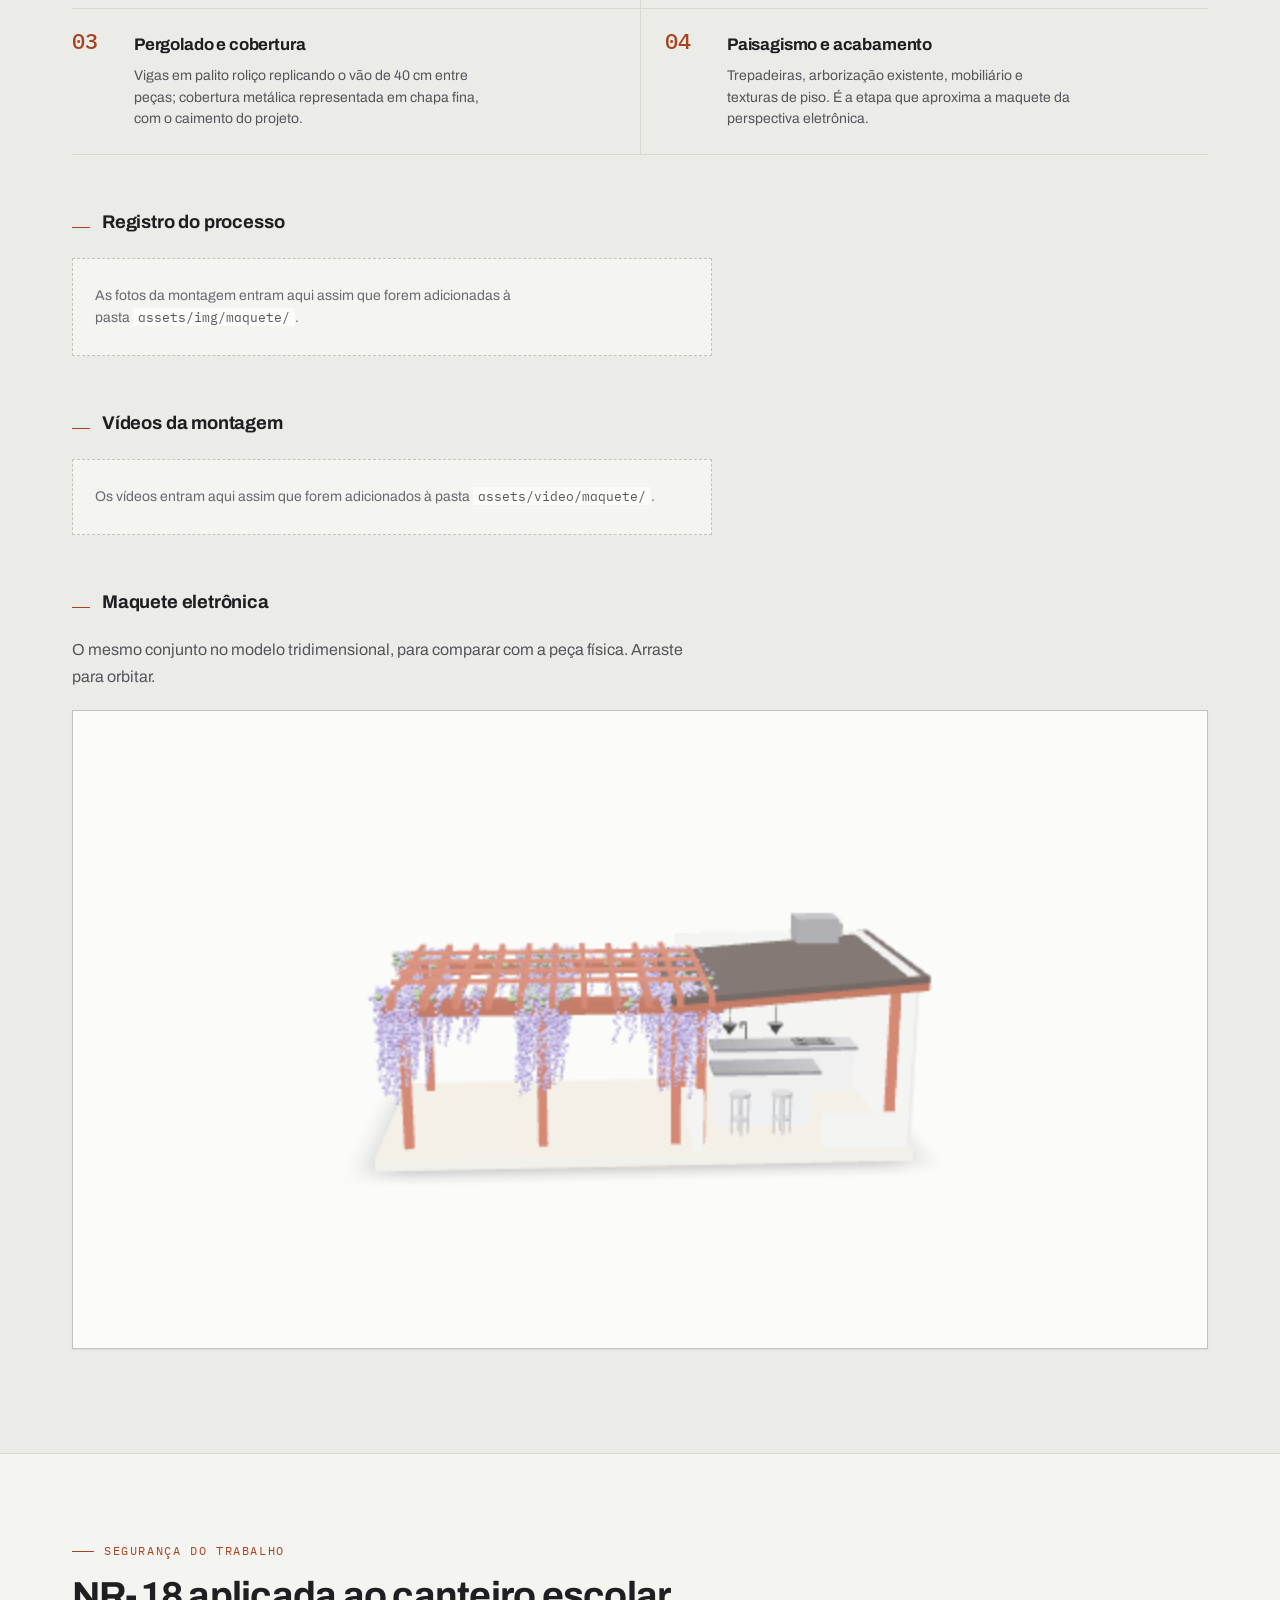
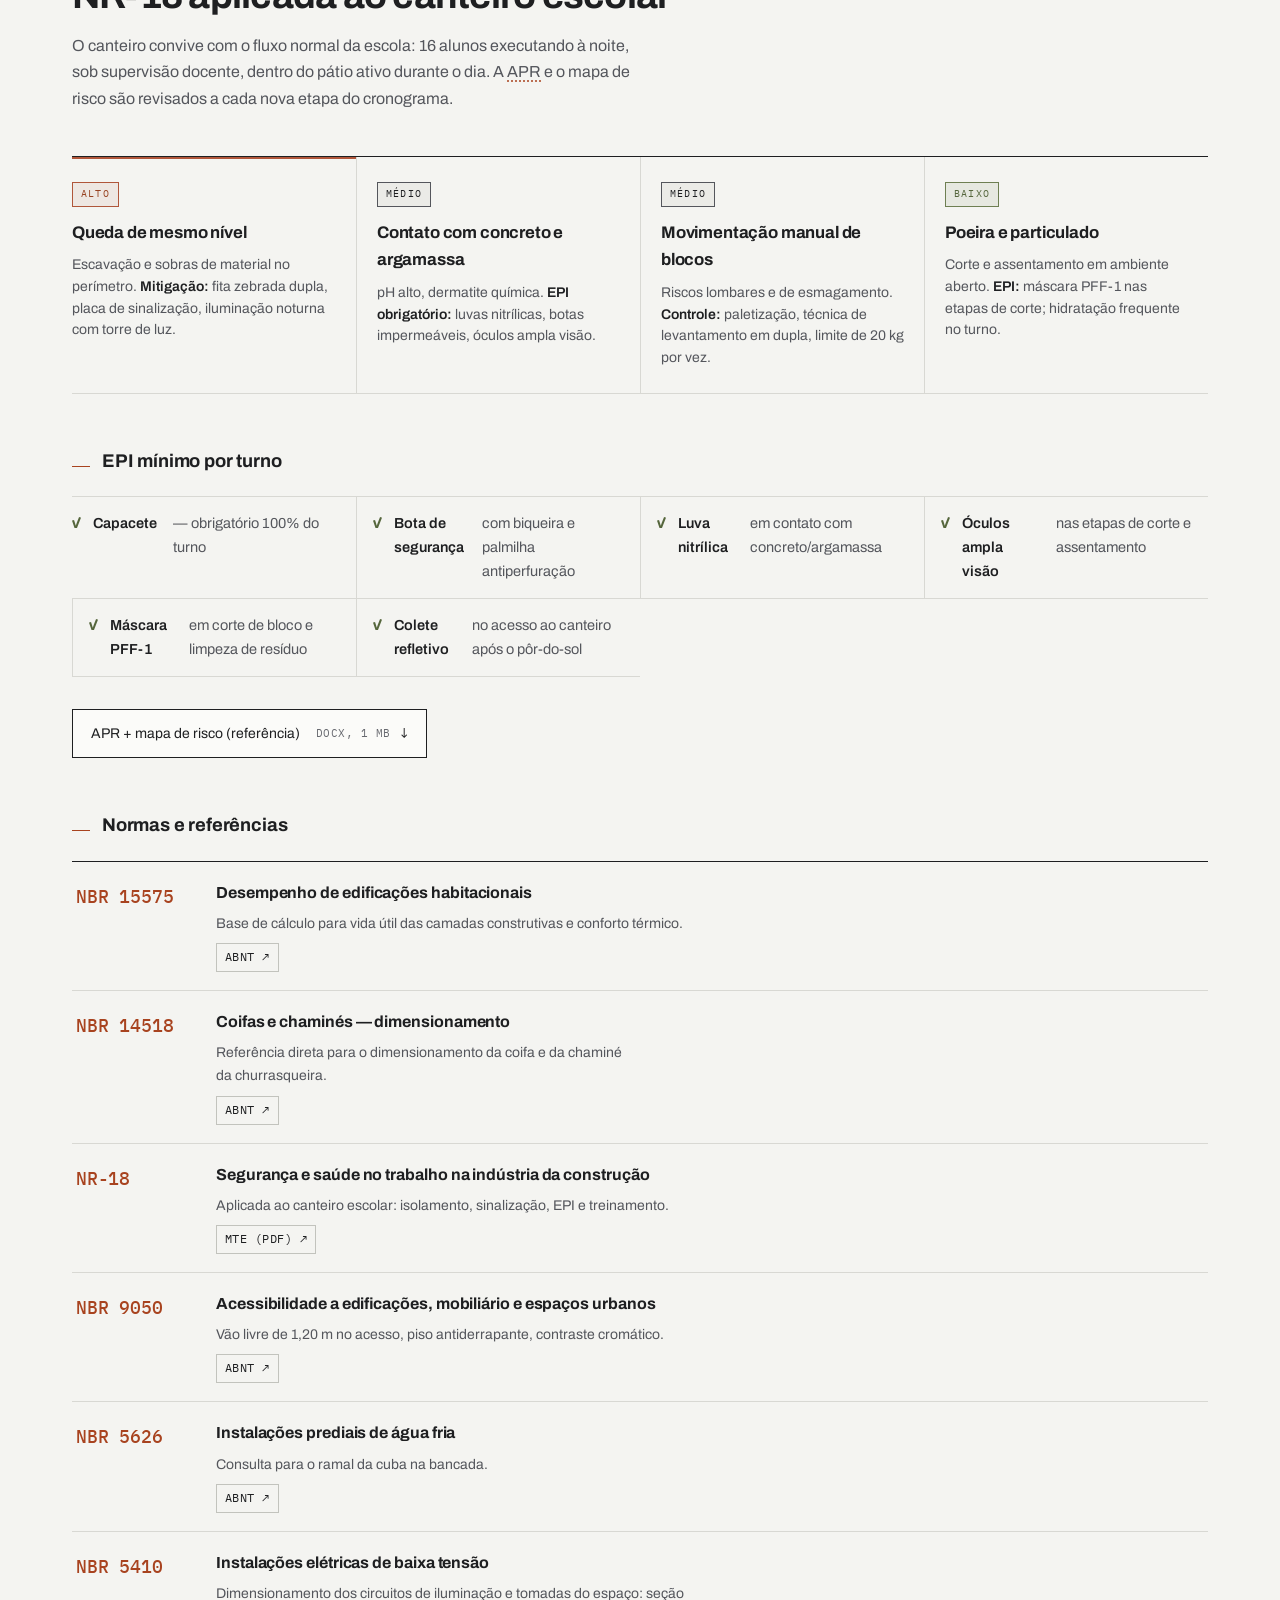
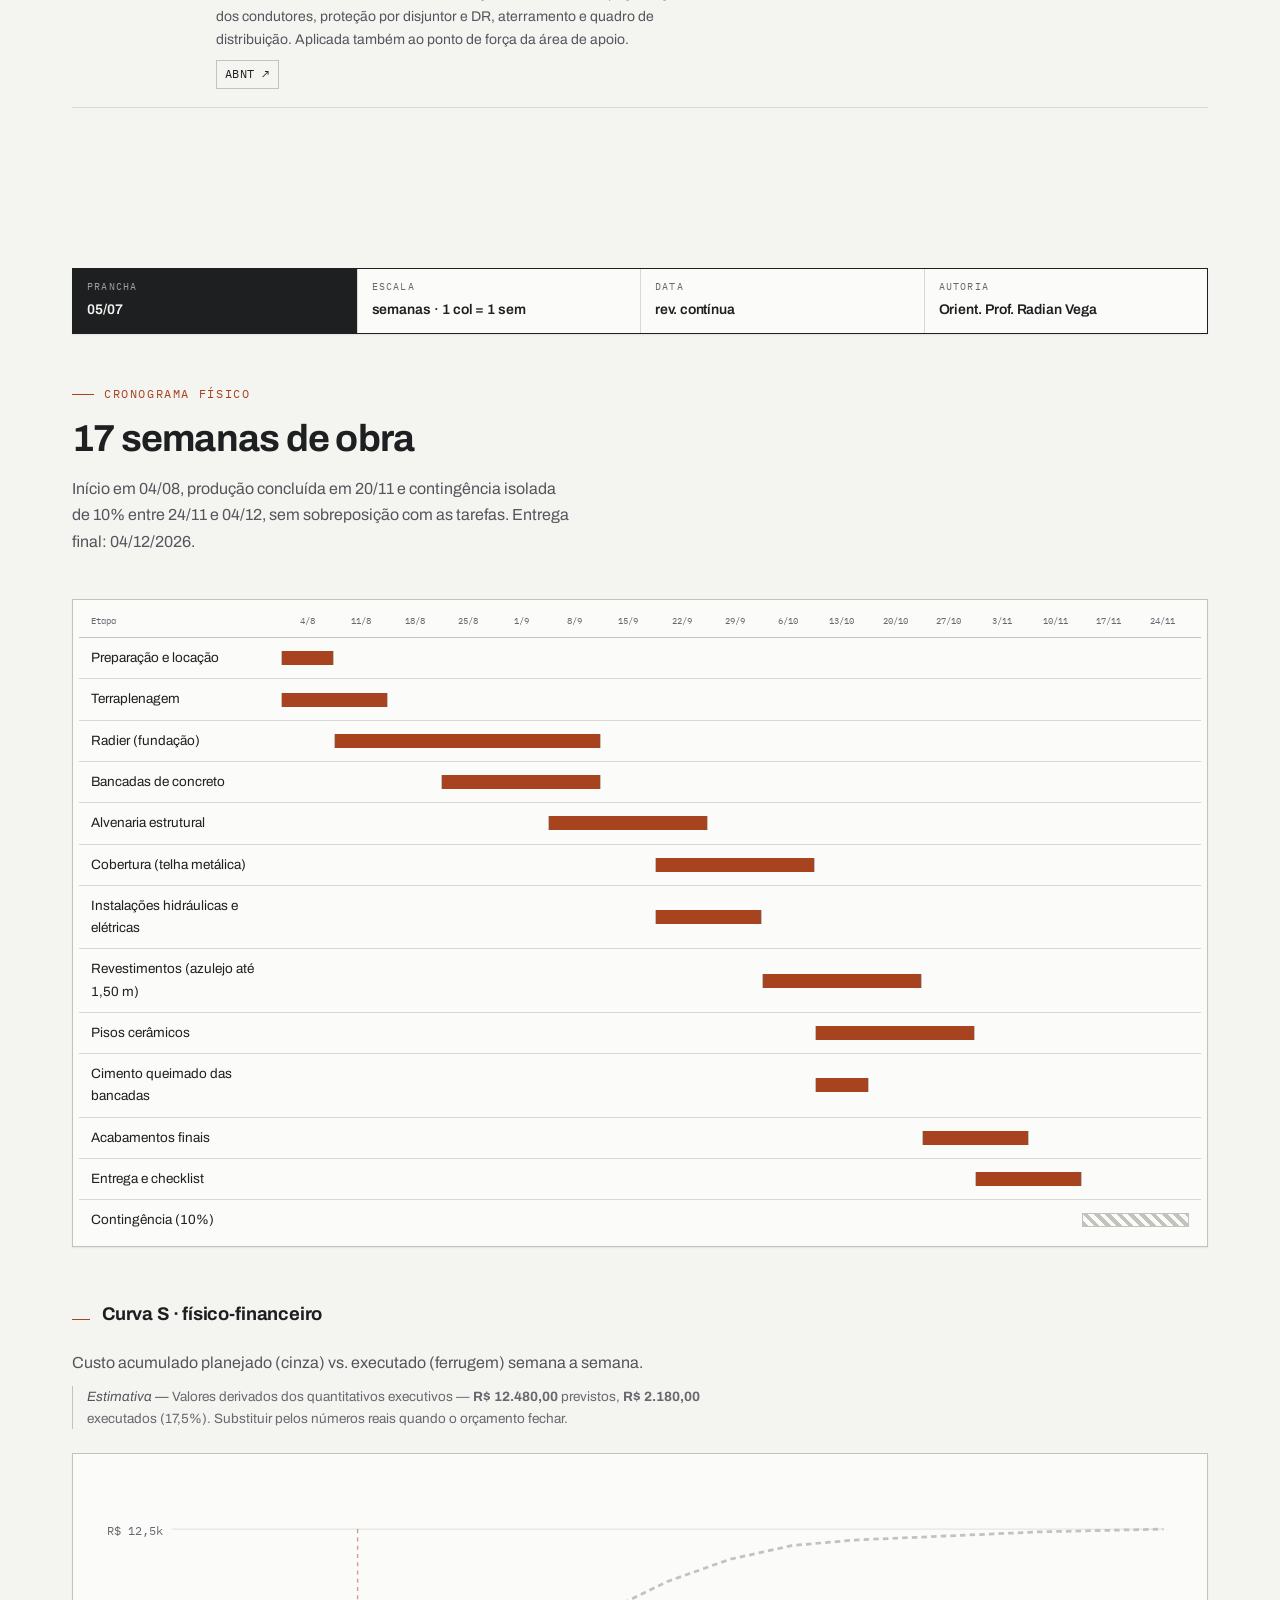
==== commit eb27c59d: "feat: diário de obra e monografia disponíveis para leitura no site Os dois documentos oficiais entra" ====
--- a/index.html
+++ b/index.html
@@ -1209,22 +1209,34 @@
         </ol>
 
         <!--
-          Caderno oficial do diário de obra.
-          Basta colocar o arquivo em assets/docs/diario-de-obra.pdf que o visualizador
-          se monta sozinho. Enquanto não existir, aparece um aviso no lugar.
+          Documentos completos, lidos dentro da própria página.
+          Cada botão em .pdf-abas aponta para um arquivo em assets/docs/.
+          Para acrescentar outro documento, basta copiar um <button> e ajustar
+          data-pdf e data-titulo. O visualizador carrega só o que for aberto.
+          Documento sem arquivo publicado fica desativado, sem quebrar o resto.
         -->
         <h3 class="section-h3" id="diario-caderno">Caderno completo</h3>
         <p class="lede-inline">
-          O diário de obra oficial, com as folhas de registro, as assinaturas e as
-          responsabilidades formais de cada integrante. Dá para ler aqui mesmo ou baixar.
+          Os dois documentos oficiais do trabalho, na íntegra: o diário de obra com o
+          relatório fotográfico e as assinaturas, e a monografia em formato ABNT.
+          Dá para ler aqui mesmo ou baixar.
         </p>
-        <figure class="pdf-box"
-                data-pdf="assets/docs/diario-de-obra.pdf"
-                data-titulo="Diário de obra · TCC Edificações 2026">
-          <p class="pdf-vazio">
-            O caderno entra aqui assim que <code>diario-de-obra.pdf</code> for colocado
-            na pasta <code>assets/docs/</code>.
-          </p>
+
+        <div class="pdf-abas" role="tablist" aria-label="Documentos do TCC">
+          <button type="button" role="tab" aria-selected="true"
+                  data-pdf="assets/docs/diario-de-obra.pdf"
+                  data-titulo="Diário de obra com relatório fotográfico">
+            Diário de obra
+          </button>
+          <button type="button" role="tab" aria-selected="false"
+                  data-pdf="assets/docs/tcc-churrasqueira.pdf"
+                  data-titulo="TCC · Churrasqueira (formato ABNT)">
+            Monografia (ABNT)
+          </button>
+        </div>
+
+        <figure class="pdf-box" data-pdf-alvo>
+          <p class="pdf-vazio">Carregando documento…</p>
         </figure>
       </div>
     </section>
--- a/styles.css
+++ b/styles.css
@@ -7,7 +7,12 @@
   --surface: #fbfbf9;
   --ink: #1e1f21;
   --ink-2: #54565c;
-  --ink-3: #82848b;
+  /* cinza de apoio: legendas, datas, rótulos. Escolhido para ficar acima do
+     mínimo de 4,5:1 nos três fundos do site — papel, papel alternado e
+     superfície (4,98 / 4,59 / 5,30). */
+  --ink-3: #67696f;
+  /* mesmo cinza um tom mais claro, só para texto grande (h1), onde o mínimo é 3:1 */
+  --ink-3-display: #82848b;
   --line: #d8d8d3;
   --line-2: #c2c3bd;
   --accent: #a8431f;
@@ -363,7 +368,8 @@
   max-width: 18ch;
 }
 .hero-em { color: var(--accent); }
-.hero-loc { color: var(--ink-3); font-weight: 500; }
+/* faz parte do h1: texto grande, o tom claro preserva a hierarquia de três níveis */
+.hero-loc { color: var(--ink-3-display); font-weight: 500; }
 .hero-br { display: inline; }
 
 .lead {
@@ -826,7 +832,7 @@
 .b.brand { border-color: var(--accent); color: var(--accent); }
 
 /* aplicação da paleta natureza nos meta das espécies nativas */
-.specie:has(.b.good) .specie-idx { color: var(--nature); }
+.specie:has(.b.good) .specie-idx { color: var(--nature-dark); }
 
 /* roteiro / timeline */
 .timeline {
@@ -1410,6 +1416,42 @@
 }
 
 /* ---------- VISUALIZADOR DE PDF ---------- */
+.pdf-abas {
+  display: flex;
+  gap: 0;
+  flex-wrap: wrap;
+  border-bottom: 1px solid var(--line-2);
+  margin-bottom: -1px;
+}
+.pdf-abas button {
+  font-family: var(--sans);
+  font-size: 14px;
+  font-weight: 500;
+  padding: 11px 18px;
+  border: 1px solid transparent;
+  border-bottom: 0;
+  background: transparent;
+  color: var(--ink-2);
+  cursor: pointer;
+  transition: color var(--dur) var(--ease), background var(--dur) var(--ease);
+}
+.pdf-abas button:hover:not(:disabled):not([aria-selected="true"]) {
+  color: var(--ink);
+  background: var(--paper-2);
+}
+.pdf-abas button[aria-selected="true"] {
+  color: var(--ink);
+  background: var(--surface);
+  border-color: var(--line-2);
+}
+.section.alt .pdf-abas button[aria-selected="true"] { background: var(--paper); }
+.pdf-abas button:disabled {
+  color: var(--ink-3);
+  cursor: default;
+  text-decoration: line-through;
+  text-decoration-thickness: 1px;
+}
+
 .pdf-box {
   margin: 0 0 12px;
   border: 1px solid var(--line-2);
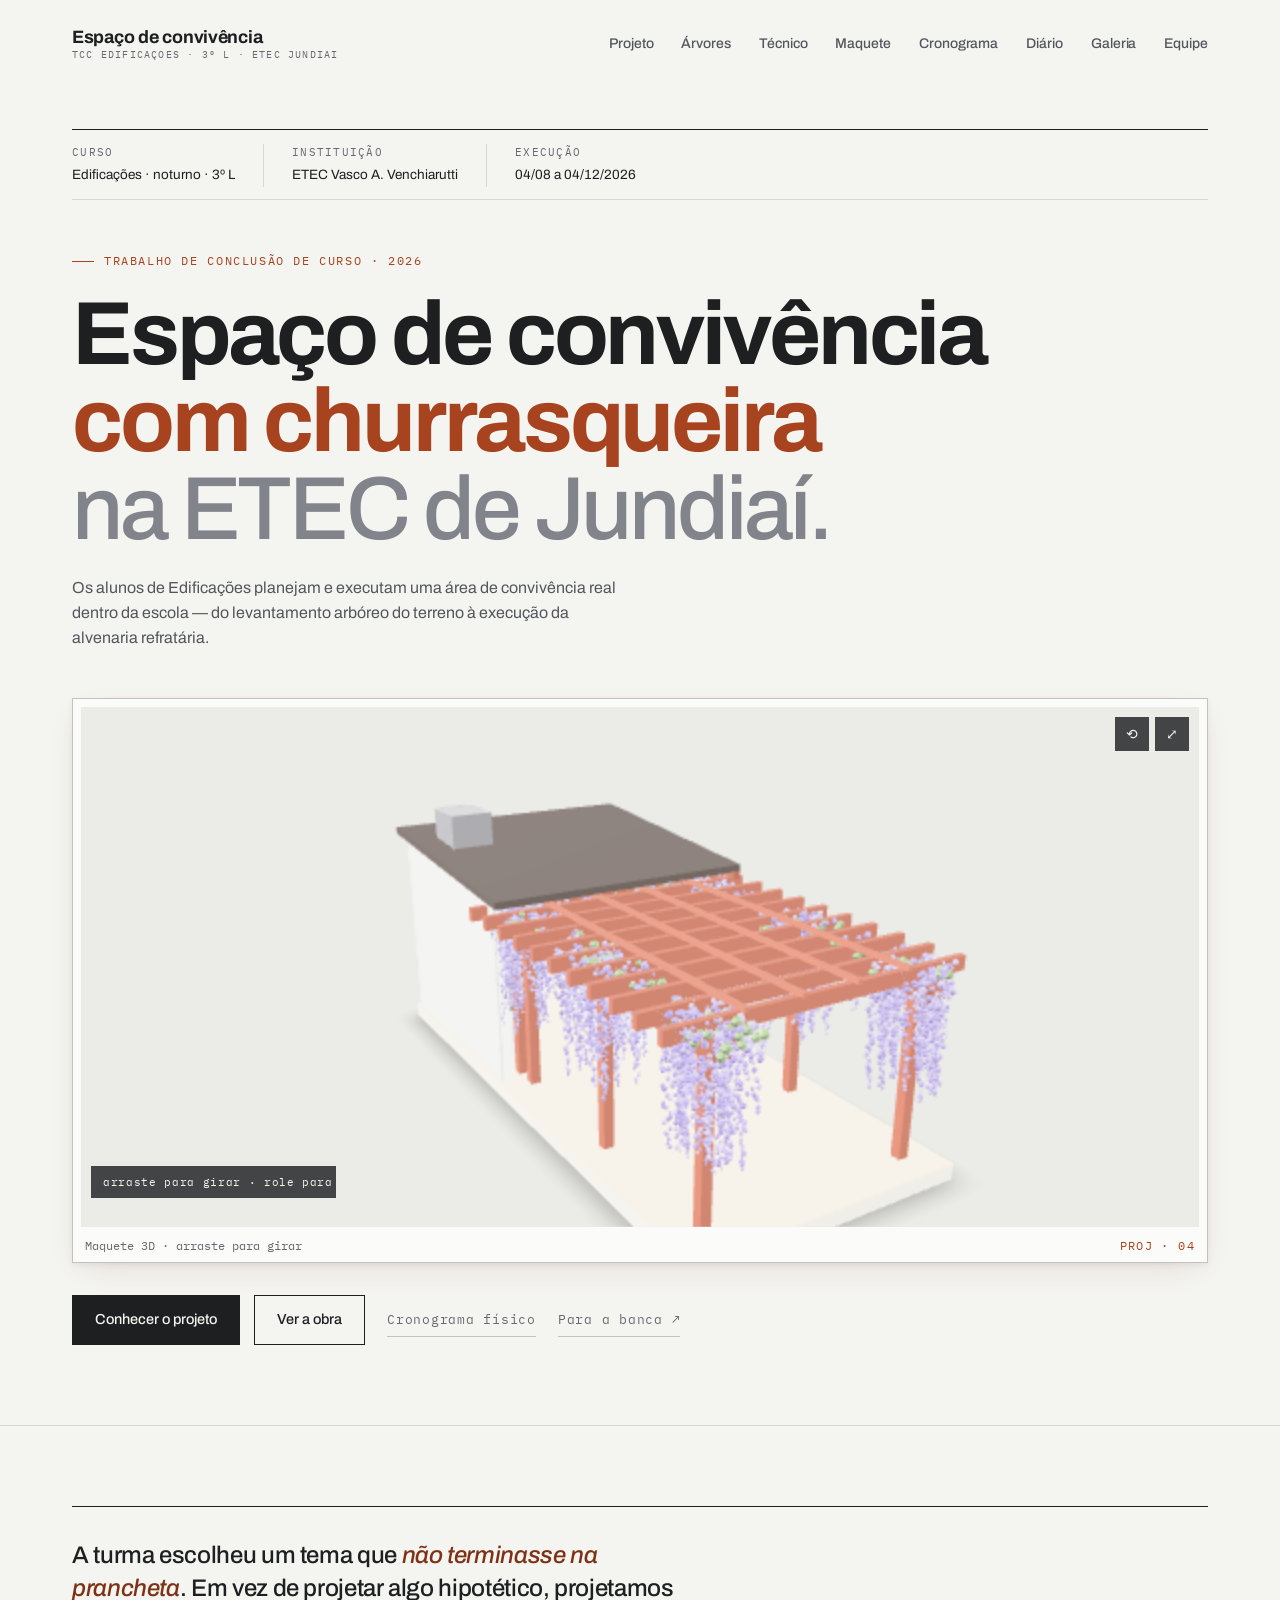
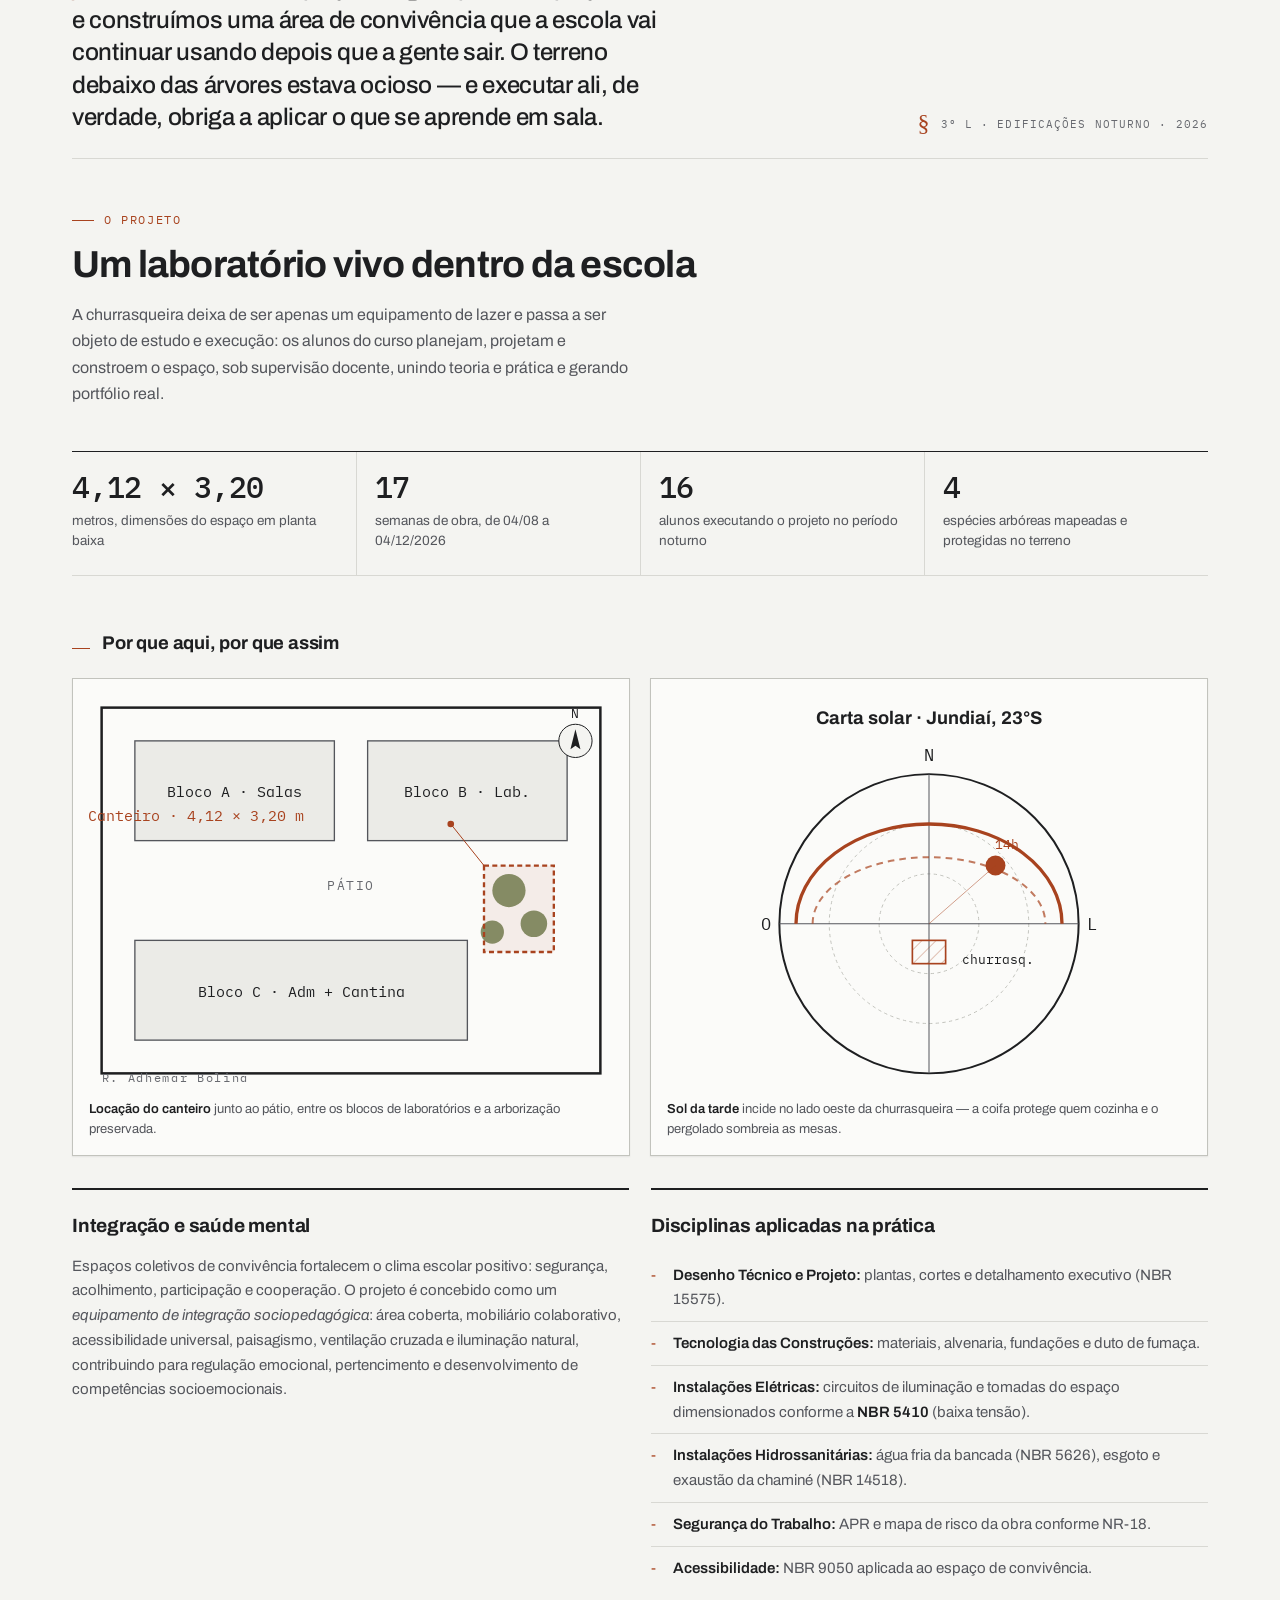
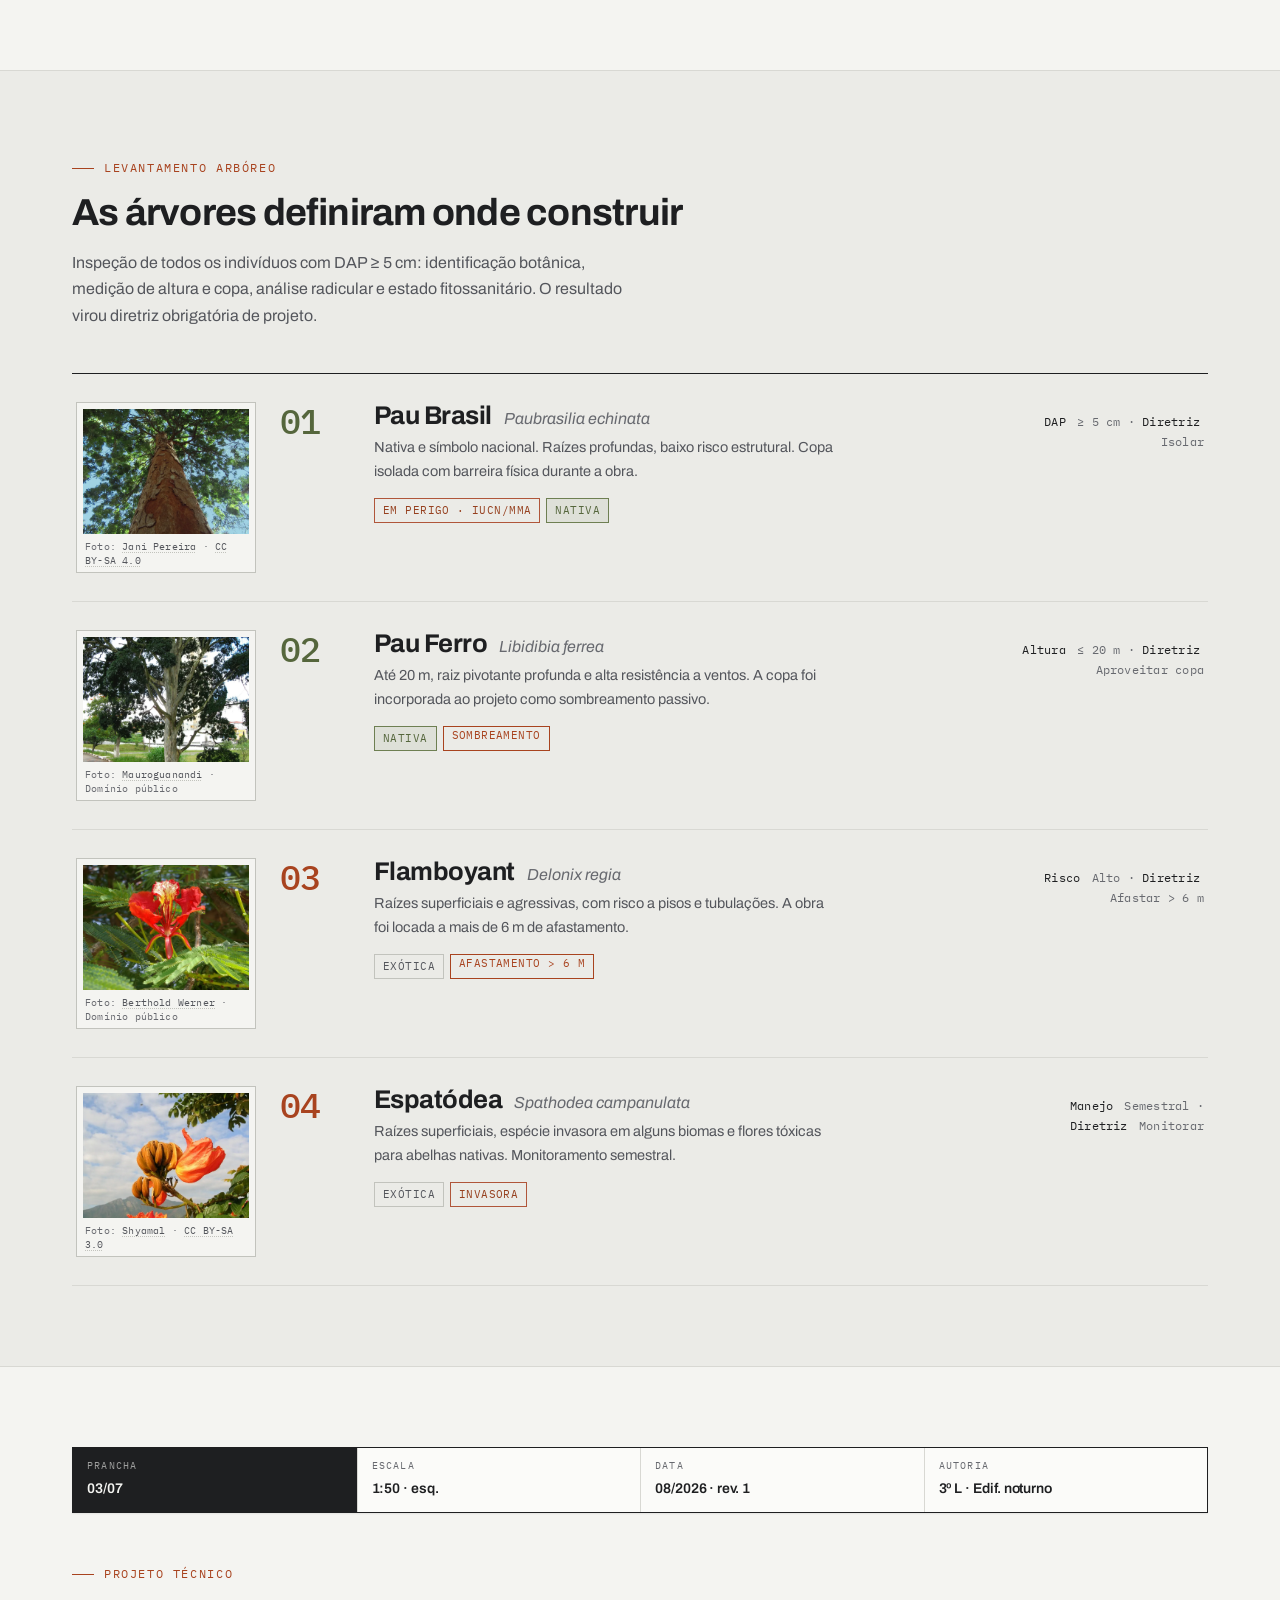
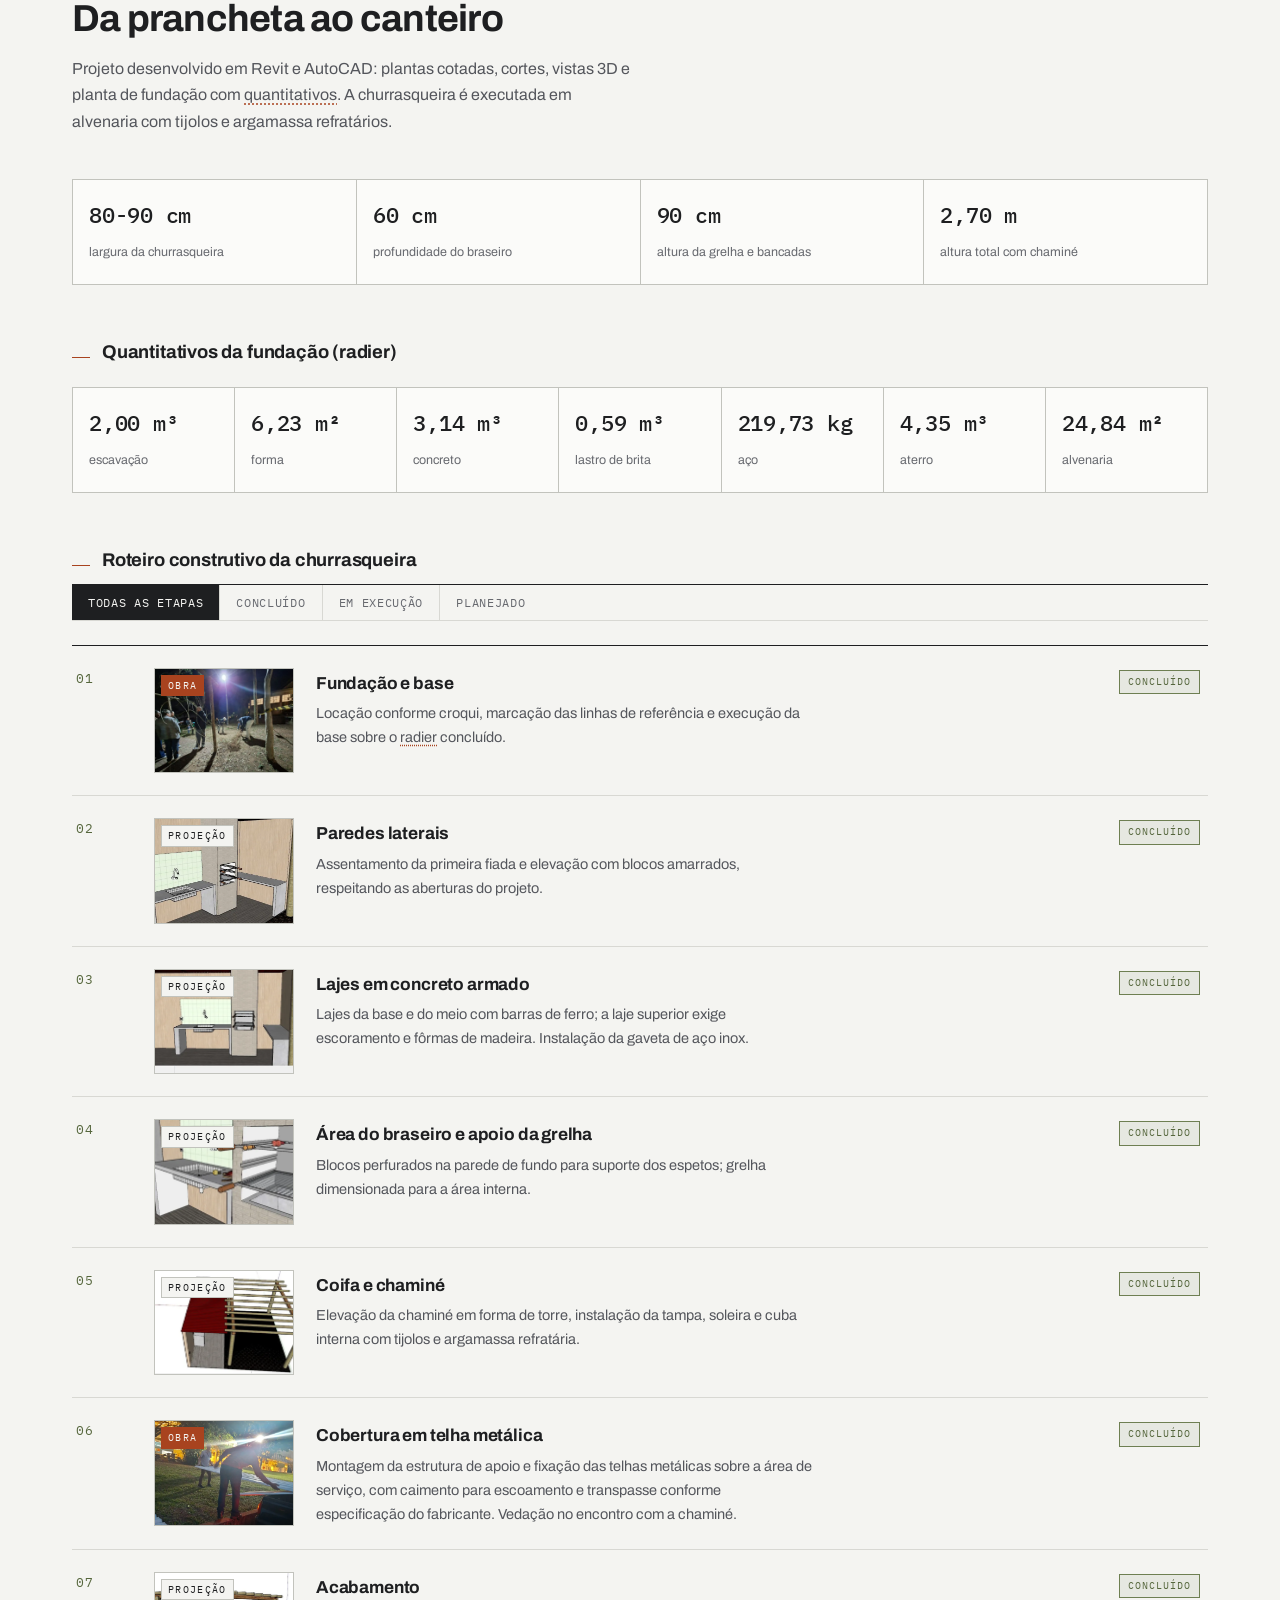
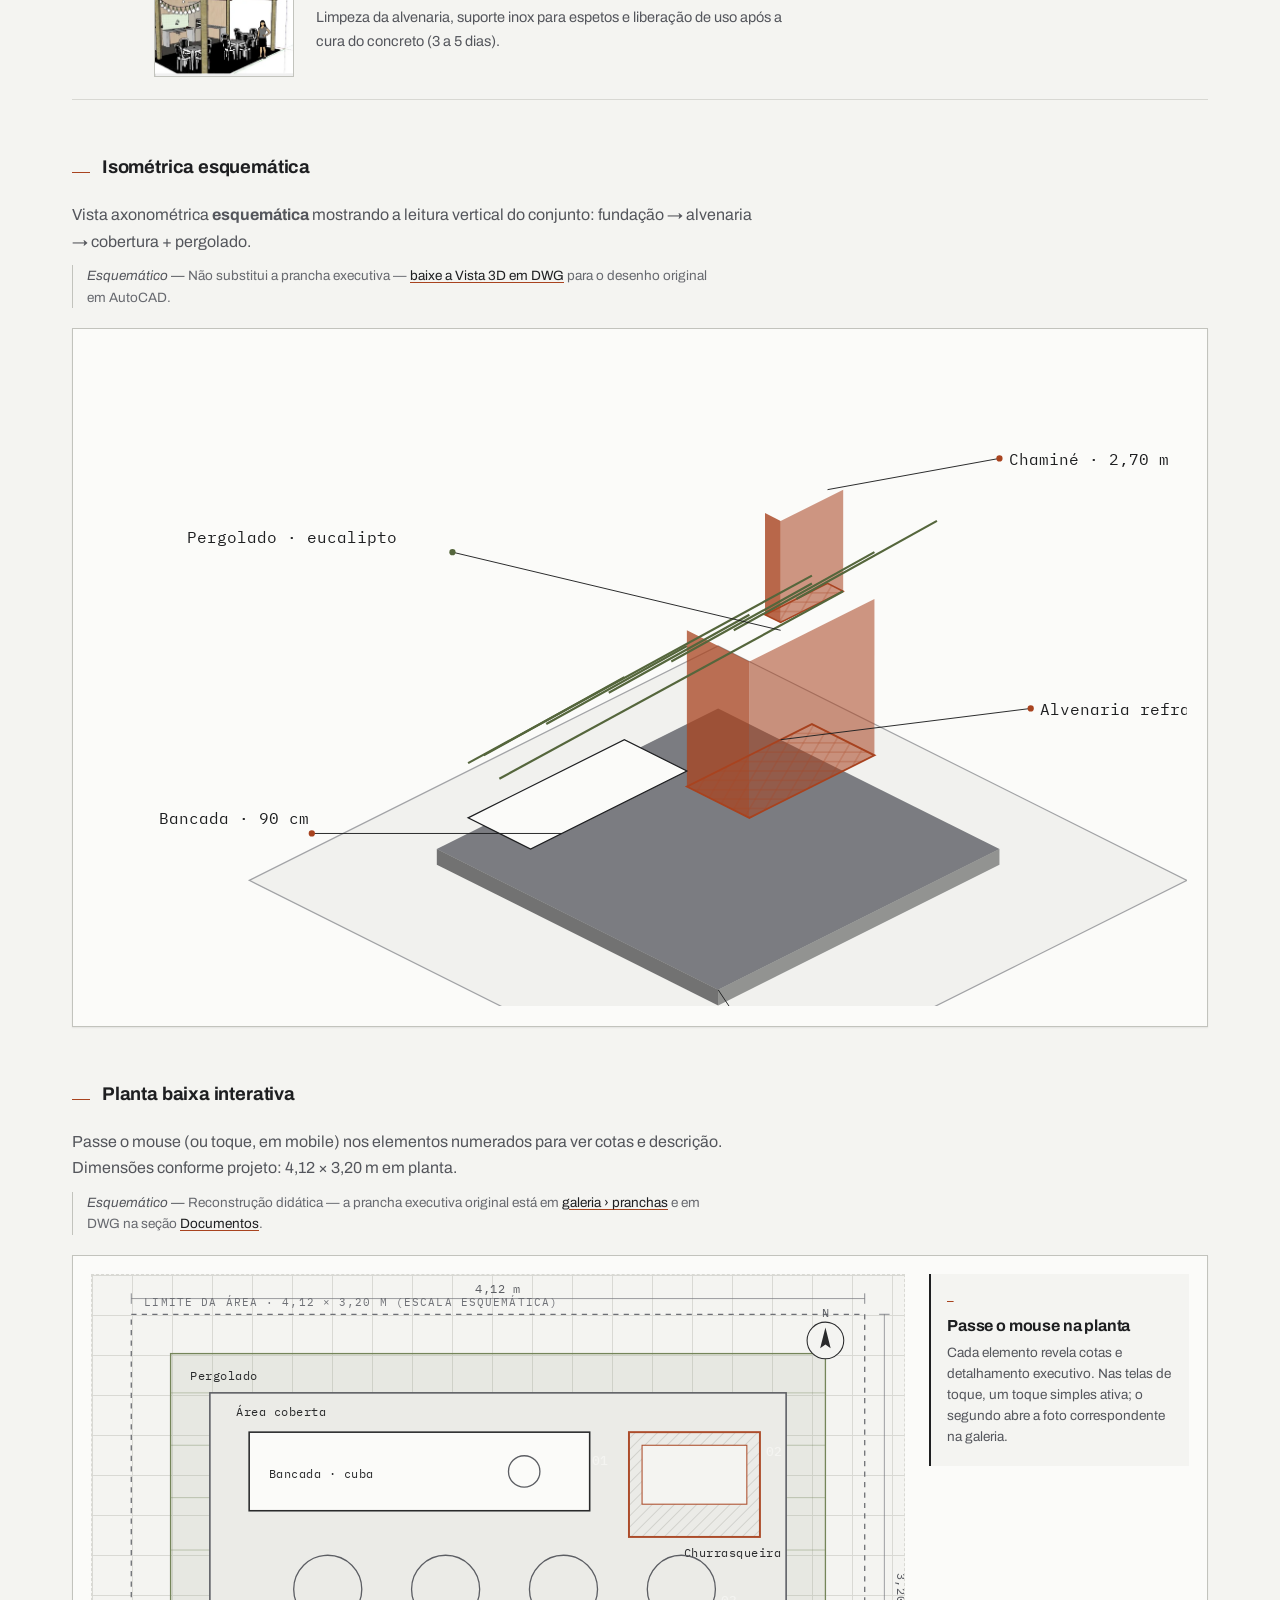
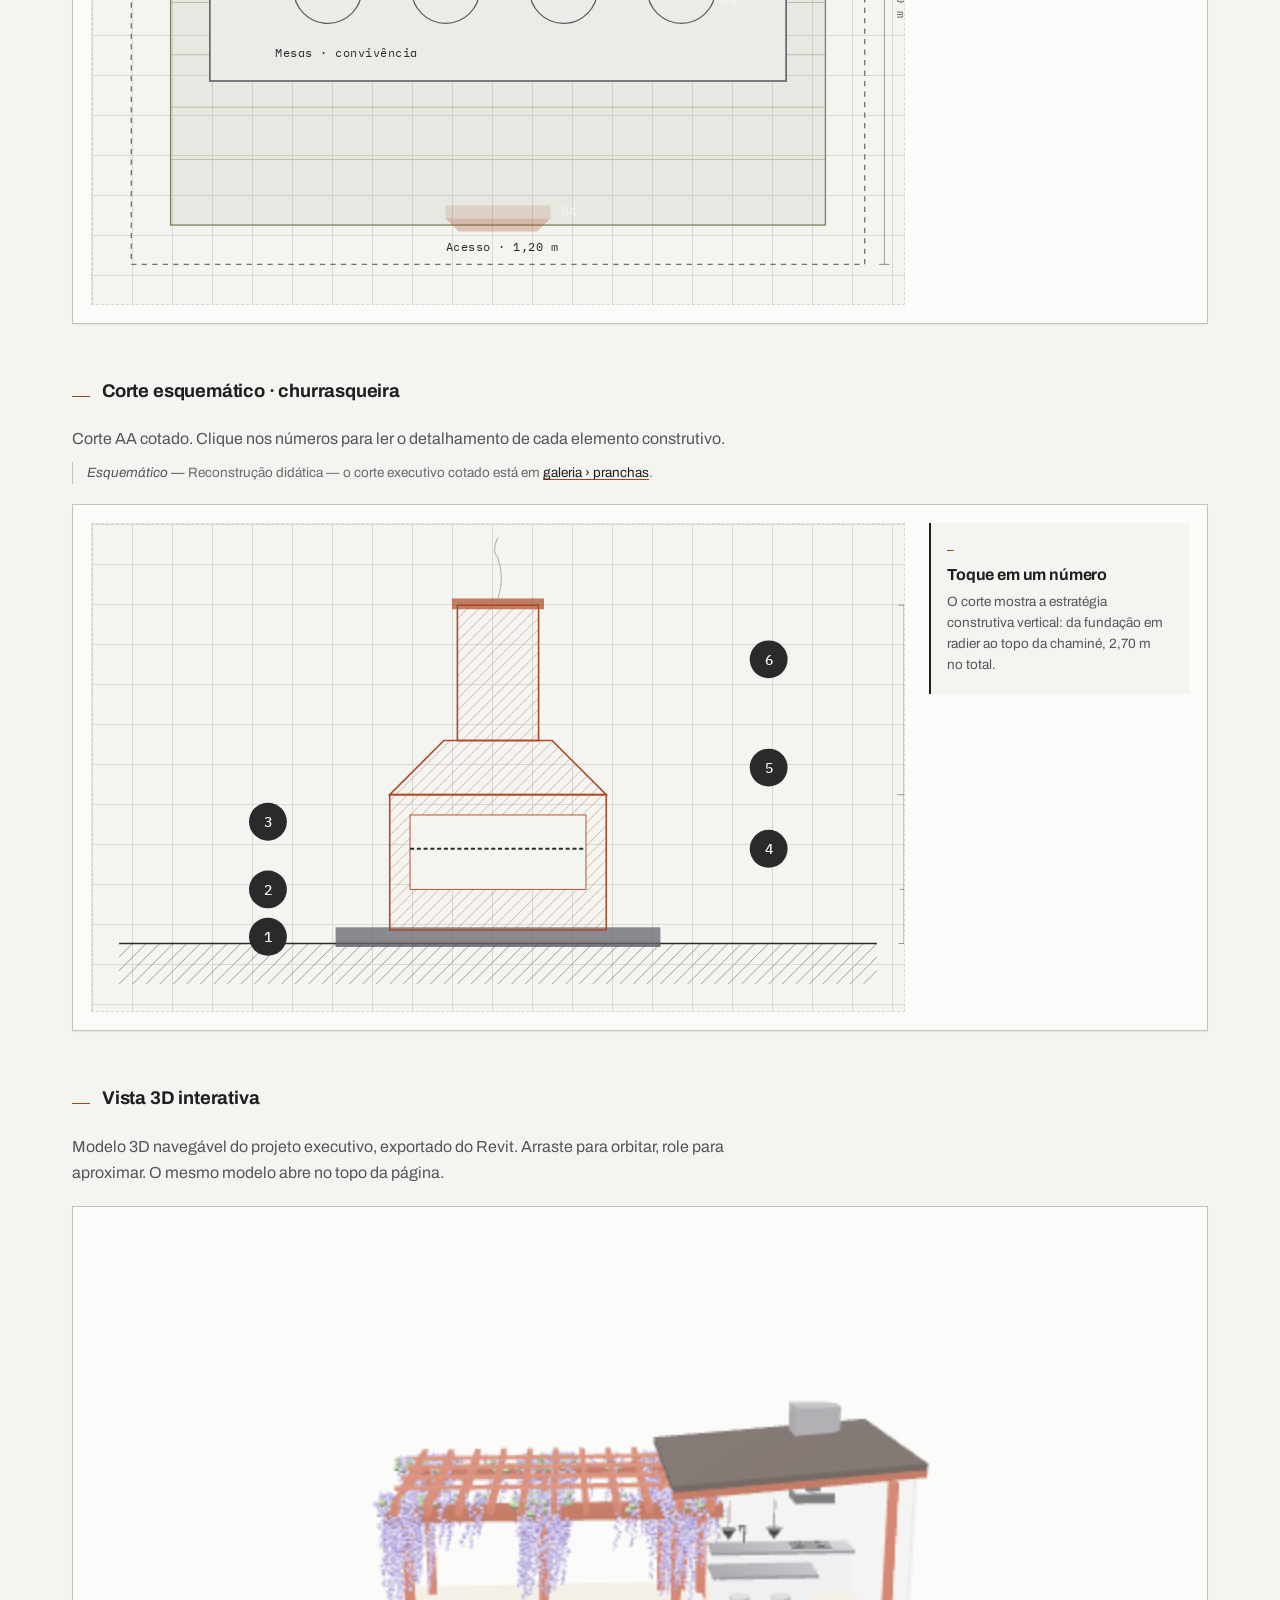
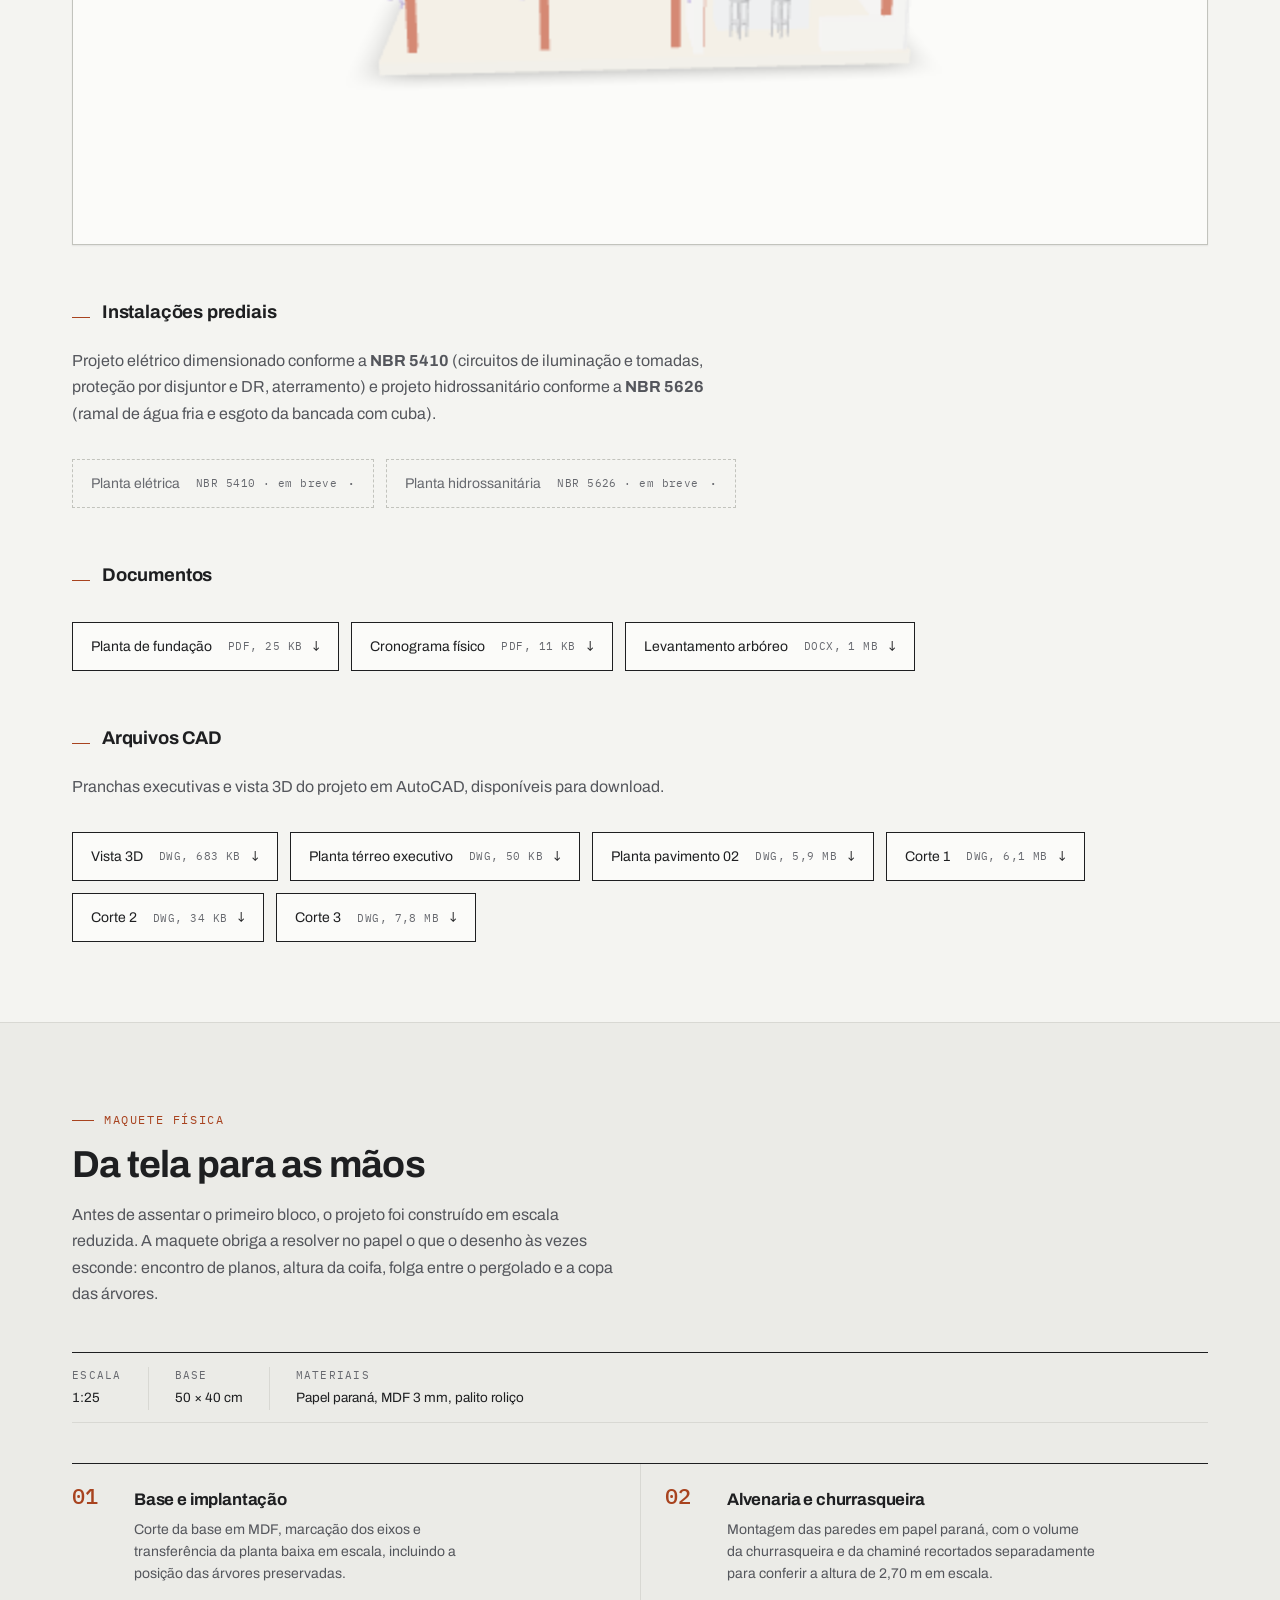
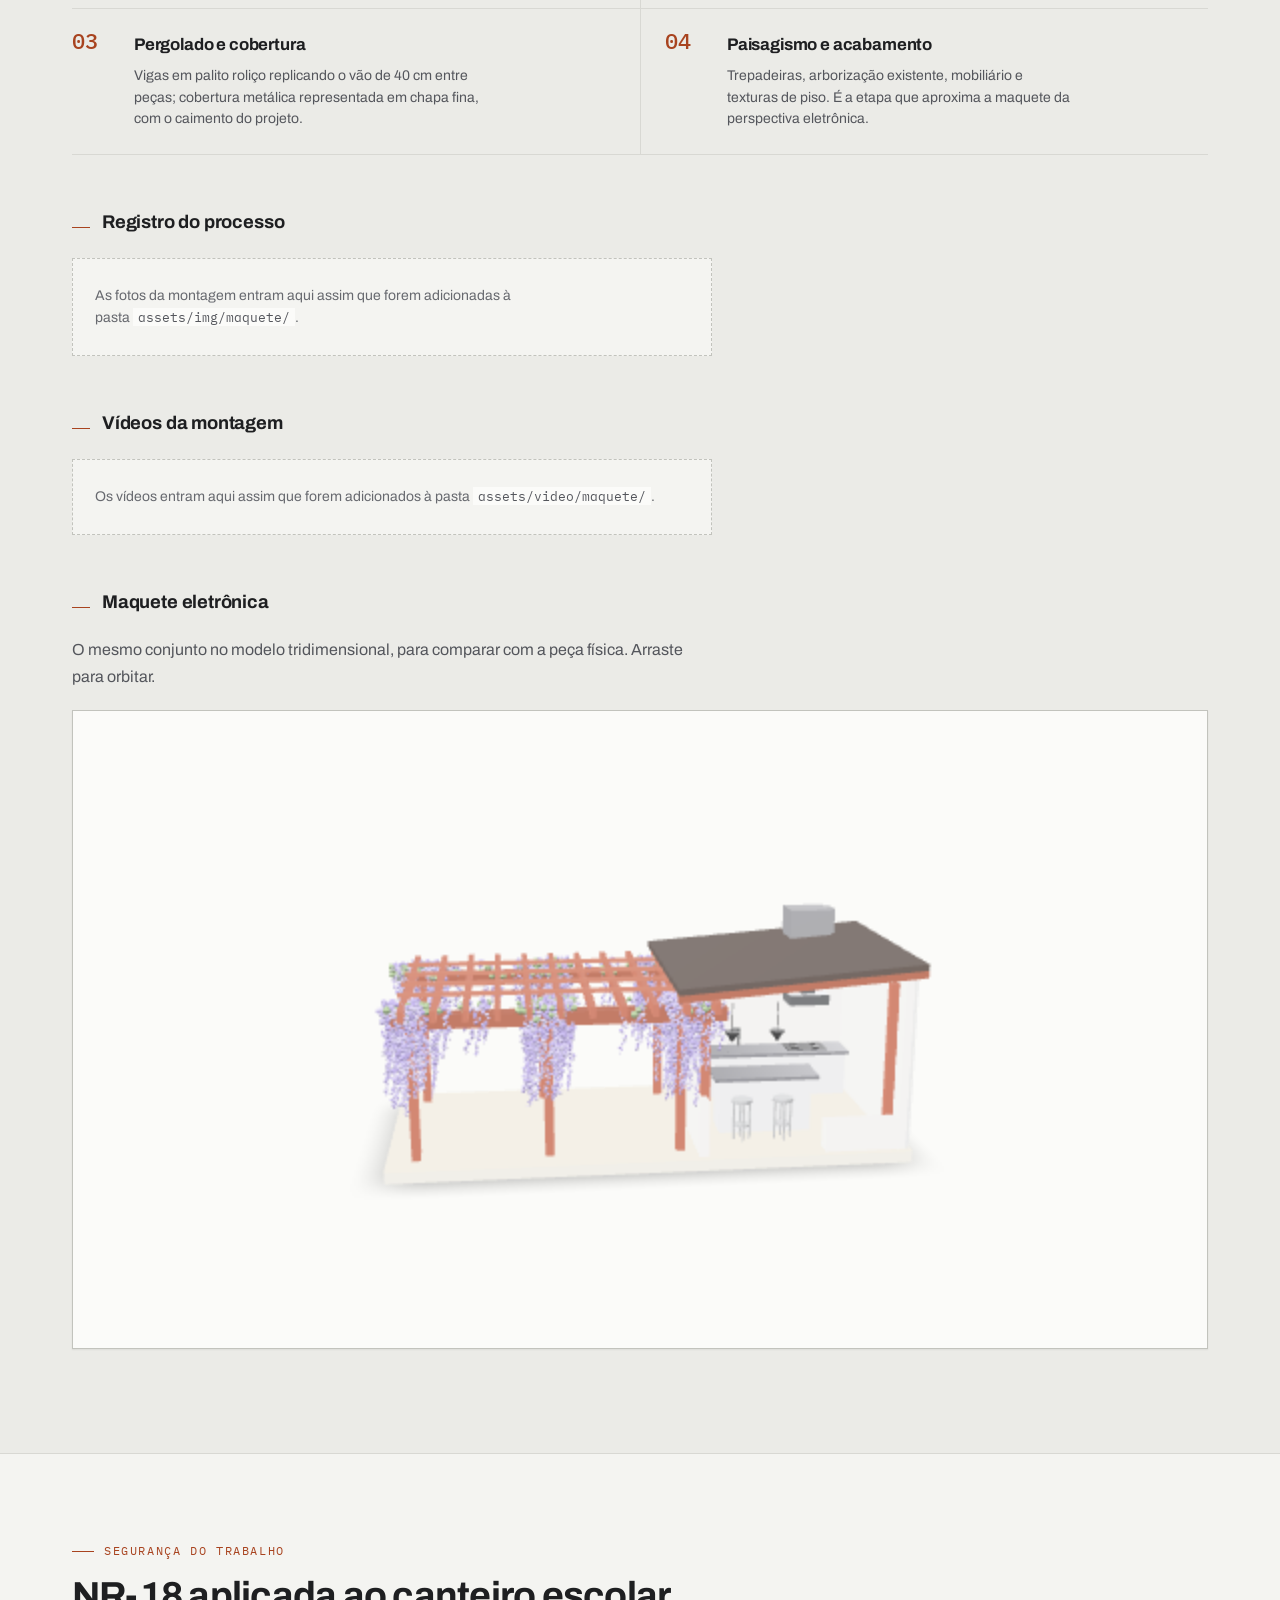
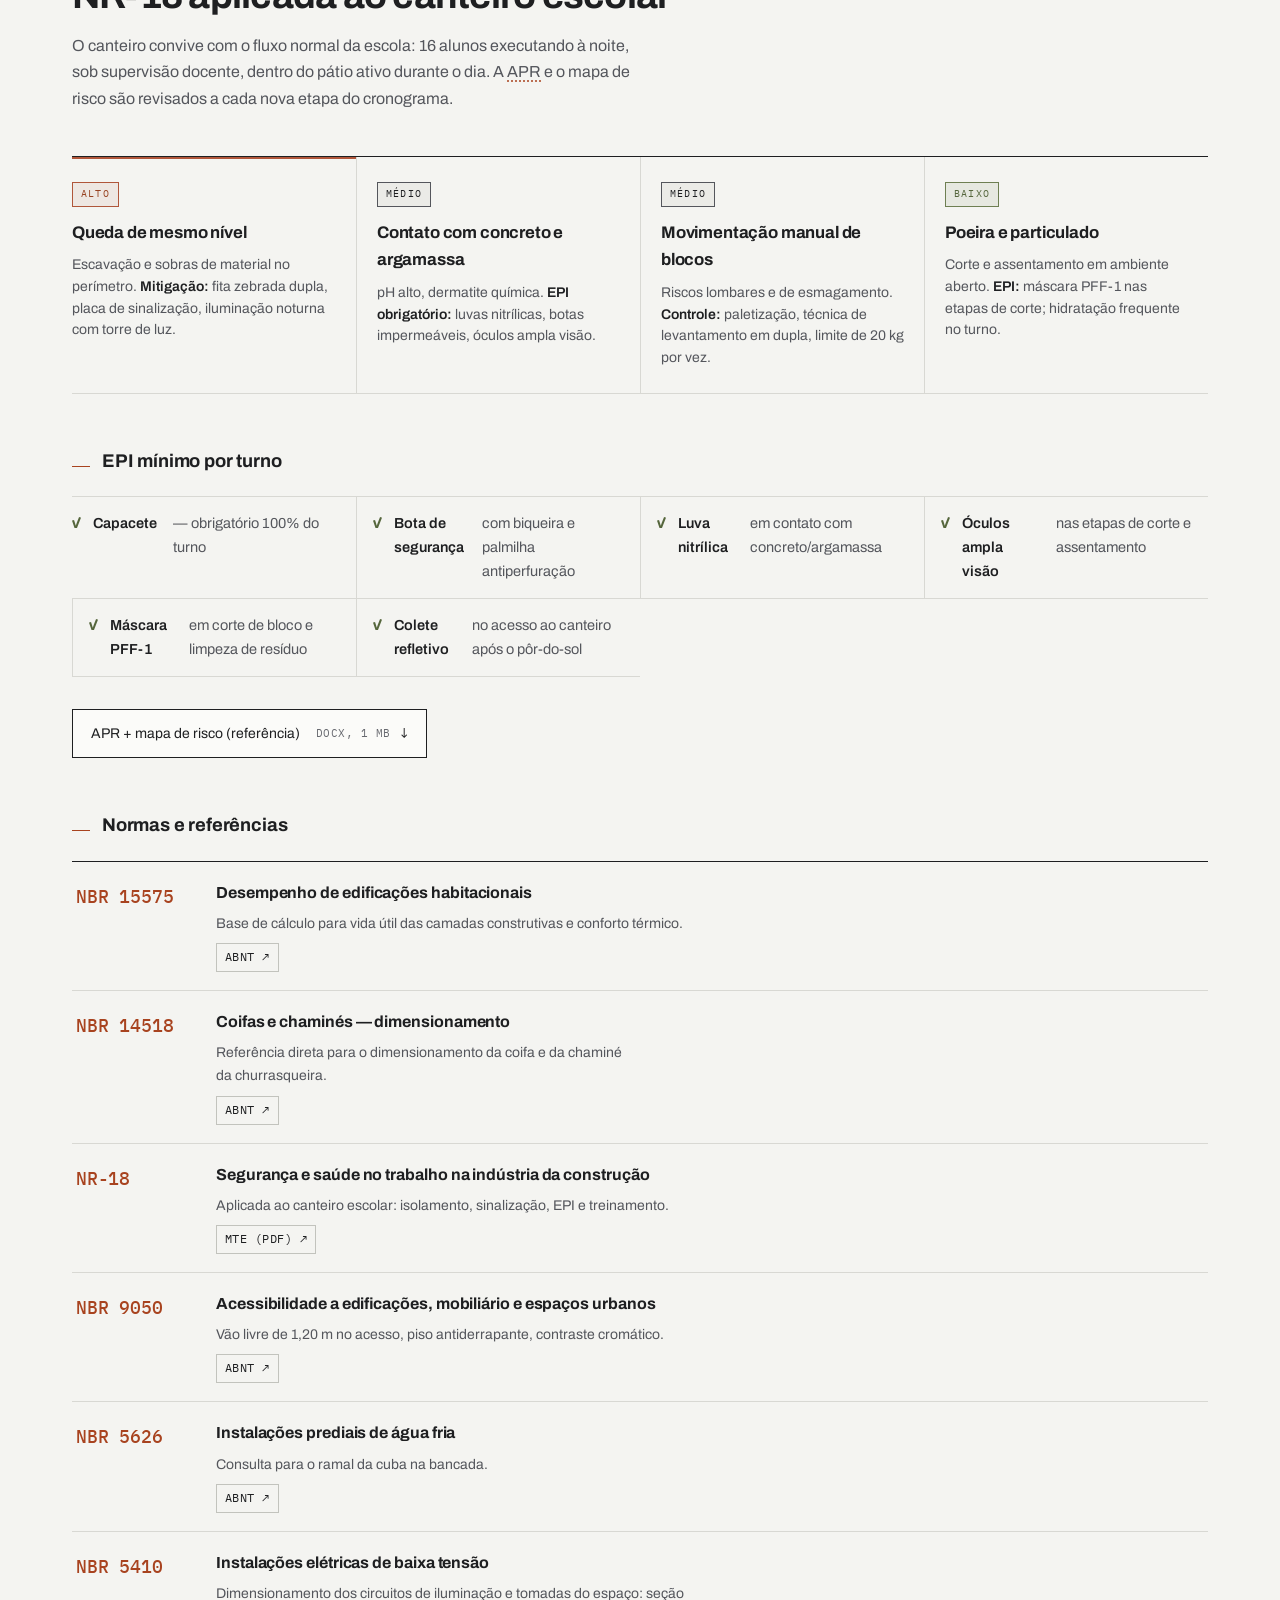
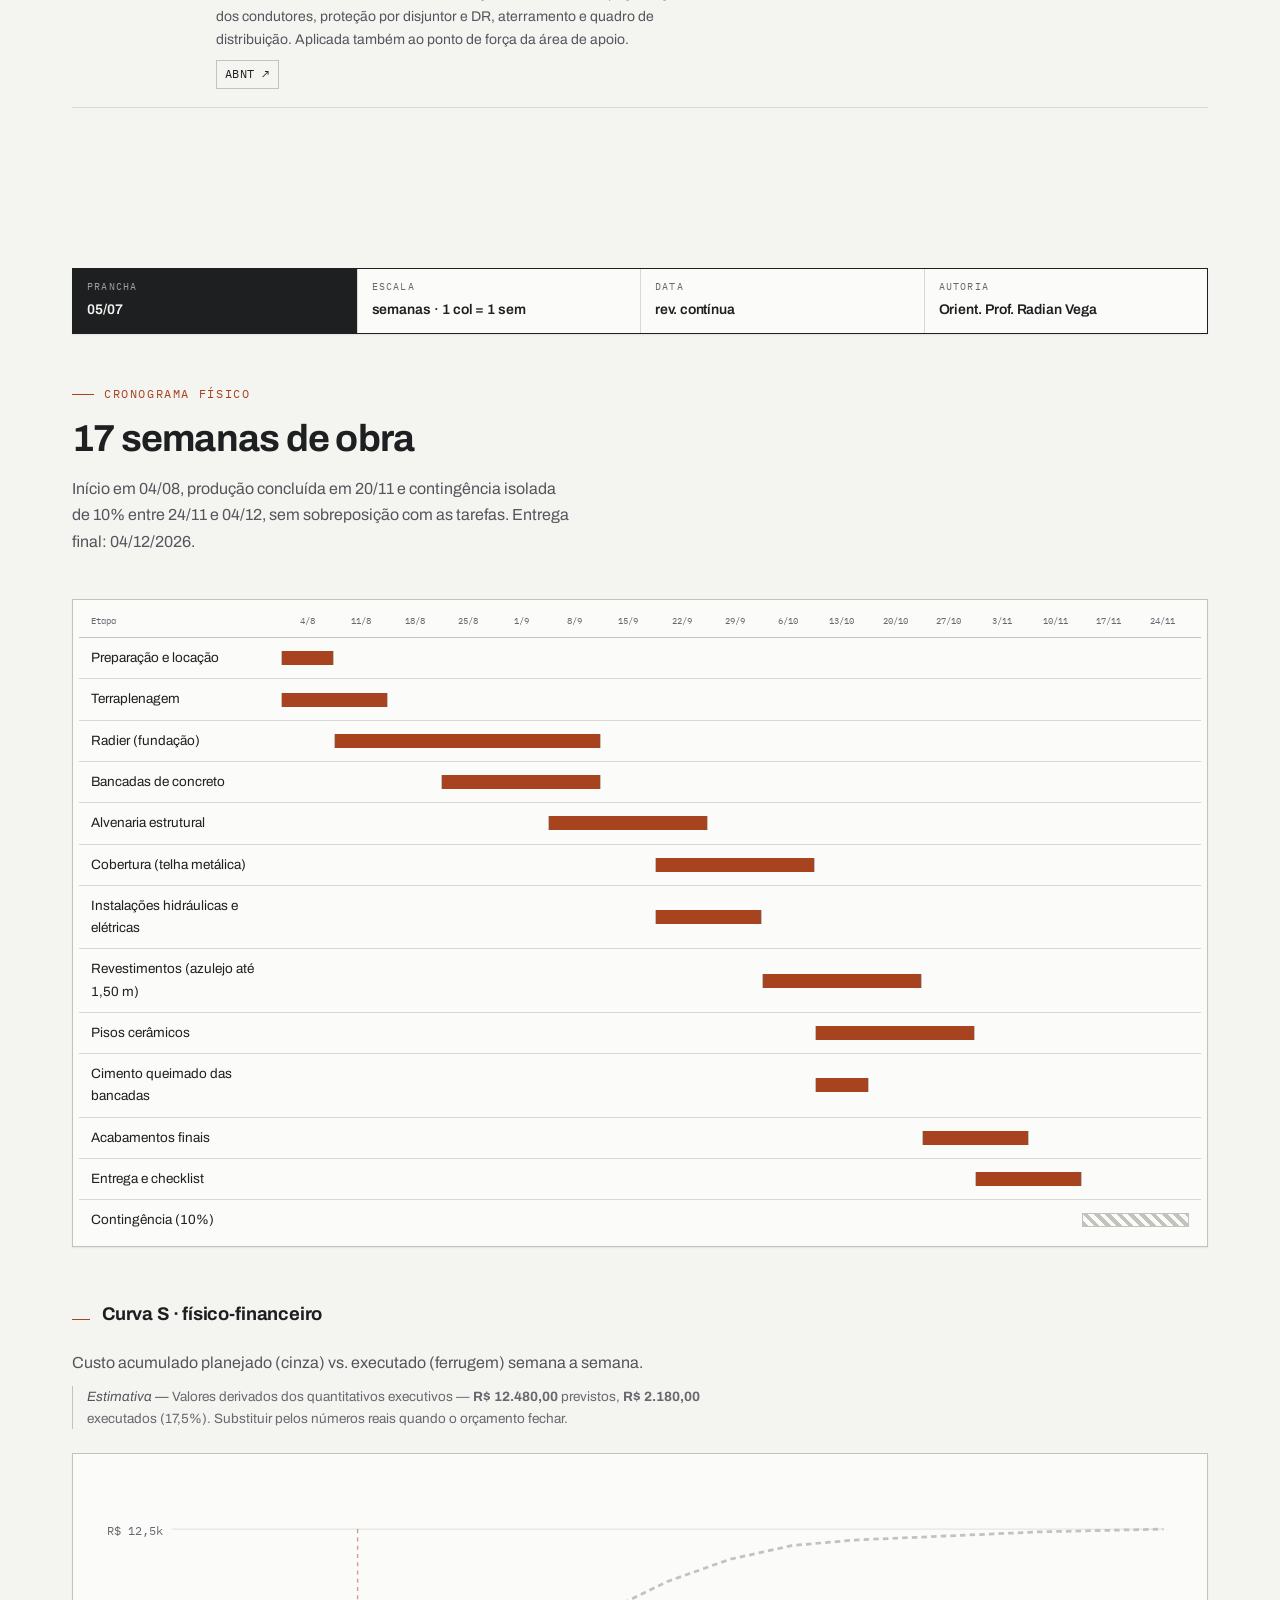
==== commit 6e6e439a: "fix: cobertura sem conflito com o pergolado e leitor de PDF próprio Cobertura As peças do pergolado " ====
--- a/index.html
+++ b/index.html
@@ -136,7 +136,7 @@
         </div>
 
         <figure class="hero-band-photo" data-hero3d
-                data-model="assets/model/espaco-gourmet-pergolado.glb"
+                data-model="assets/model/espaco-gourmet-pergolado.glb?v=2"
                 data-poster="assets/img/projeto/projeto-x-04.jpg">
           <picture><source srcset="assets/img/projeto/projeto-x-04.webp" type="image/webp"/><img src="assets/img/projeto/projeto-x-04.jpg" alt="Maquete eletrônica do espaço de convivência: pergolado com trepadeiras, área coberta e churrasqueira" /></picture>
           <figcaption>
@@ -764,7 +764,7 @@
           Modelo 3D navegável do projeto executivo, exportado do Revit. Arraste para orbitar,
           role para aproximar. O mesmo modelo abre no topo da página.
         </p>
-        <div class="viewer3d" data-viewer3d data-model="assets/model/espaco-gourmet-pergolado.glb">
+        <div class="viewer3d" data-viewer3d data-model="assets/model/espaco-gourmet-pergolado.glb?v=2">
           <div class="viewer3d-fallback">
             <picture>
               <source srcset="assets/img/projeto/projeto-x-04.webp" type="image/webp"/>
@@ -906,7 +906,7 @@
           O mesmo conjunto no modelo tridimensional, para comparar com a peça física.
           Arraste para orbitar.
         </p>
-        <div class="viewer3d" data-viewer3d data-model="assets/model/espaco-gourmet-pergolado.glb">
+        <div class="viewer3d" data-viewer3d data-model="assets/model/espaco-gourmet-pergolado.glb?v=2">
           <div class="viewer3d-fallback">
             <picture>
               <source srcset="assets/img/projeto/projeto-x-04.webp" type="image/webp"/>
--- a/styles.css
+++ b/styles.css
@@ -1509,12 +1509,77 @@
 .section.alt .pdf-acoes a { background: var(--paper-2); }
 .pdf-acoes a:hover { border-color: var(--accent); color: var(--accent); }
 
-.pdf-frame {
+/* palco onde a página é desenhada */
+.pdf-palco {
+  height: clamp(460px, 74vh, 880px);
+  overflow: auto;
+  background: var(--paper-2);
+  padding: 16px;
+  display: flex;
+  justify-content: center;
+  align-items: flex-start;
+}
+.section.alt .pdf-palco { background: var(--surface); }
+.pdf-tela {
   display: block;
-  width: 100%;
-  height: clamp(460px, 78vh, 900px);
-  border: 0;
+  max-width: 100%;
+  background: #fff;
+  box-shadow: 0 2px 14px -4px rgba(30, 31, 33, .22);
+}
+.pdf-box:focus-visible { outline: 2px solid var(--accent); outline-offset: 2px; }
+
+/* controles próprios, no lugar da barra do navegador */
+.pdf-controles {
+  display: flex;
+  align-items: center;
+  justify-content: space-between;
+  gap: 16px;
+  flex-wrap: wrap;
+  padding: 10px 16px;
+  border-top: 1px solid var(--line-2);
   background: var(--paper-2);
+}
+.section.alt .pdf-controles { background: var(--surface); }
+.pdf-nav, .pdf-zoom { display: inline-flex; align-items: center; gap: 6px; }
+.pdf-controles button {
+  width: 30px;
+  height: 30px;
+  display: grid;
+  place-items: center;
+  font-family: var(--mono);
+  font-size: 14px;
+  line-height: 1;
+  color: var(--ink);
+  background: var(--paper);
+  border: 1px solid var(--line-2);
+  cursor: pointer;
+  transition: border-color var(--dur) var(--ease), color var(--dur) var(--ease);
+}
+.section.alt .pdf-controles button { background: var(--paper-2); }
+.pdf-controles button:hover:not(:disabled) { border-color: var(--accent); color: var(--accent); }
+.pdf-controles button:disabled { color: var(--line-2); cursor: default; }
+.pdf-campo {
+  width: 52px;
+  height: 30px;
+  padding: 0 6px;
+  font-family: var(--mono);
+  font-size: 12px;
+  text-align: center;
+  color: var(--ink);
+  background: var(--paper);
+  border: 1px solid var(--line-2);
+  font-variant-numeric: tabular-nums;
+}
+.section.alt .pdf-campo { background: var(--paper-2); }
+.pdf-campo::-webkit-outer-spin-button,
+.pdf-campo::-webkit-inner-spin-button { -webkit-appearance: none; margin: 0; }
+.pdf-campo { -moz-appearance: textfield; }
+.pdf-contador {
+  font-family: var(--mono);
+  font-size: 11.5px;
+  color: var(--ink-3);
+  font-variant-numeric: tabular-nums;
+  white-space: nowrap;
 }
 .pdf-sem-suporte {
   margin: 0;
@@ -1530,7 +1595,8 @@
 }
 
 @media (max-width: 640px) {
-  .pdf-frame { height: 62vh; }
+  .pdf-palco { height: 58vh; padding: 10px; }
+  .pdf-controles { padding: 9px 12px; gap: 10px; }
   .pdf-barra { padding: 10px 12px; }
   .pdf-nome { font-size: 10.5px; }
 }
@@ -2846,7 +2912,7 @@
   .diff, .risk-grid > *:nth-child(3n+1) { page-break-inside: avoid; }
 
   /* o PDF embutido não se imprime: vira uma linha com o endereço */
-  .pdf-frame { display: none; }
+  .pdf-palco, .pdf-controles { display: none; }
   .pdf-box { break-inside: avoid; box-shadow: none; }
   .pdf-barra { border-bottom: 0; }
 
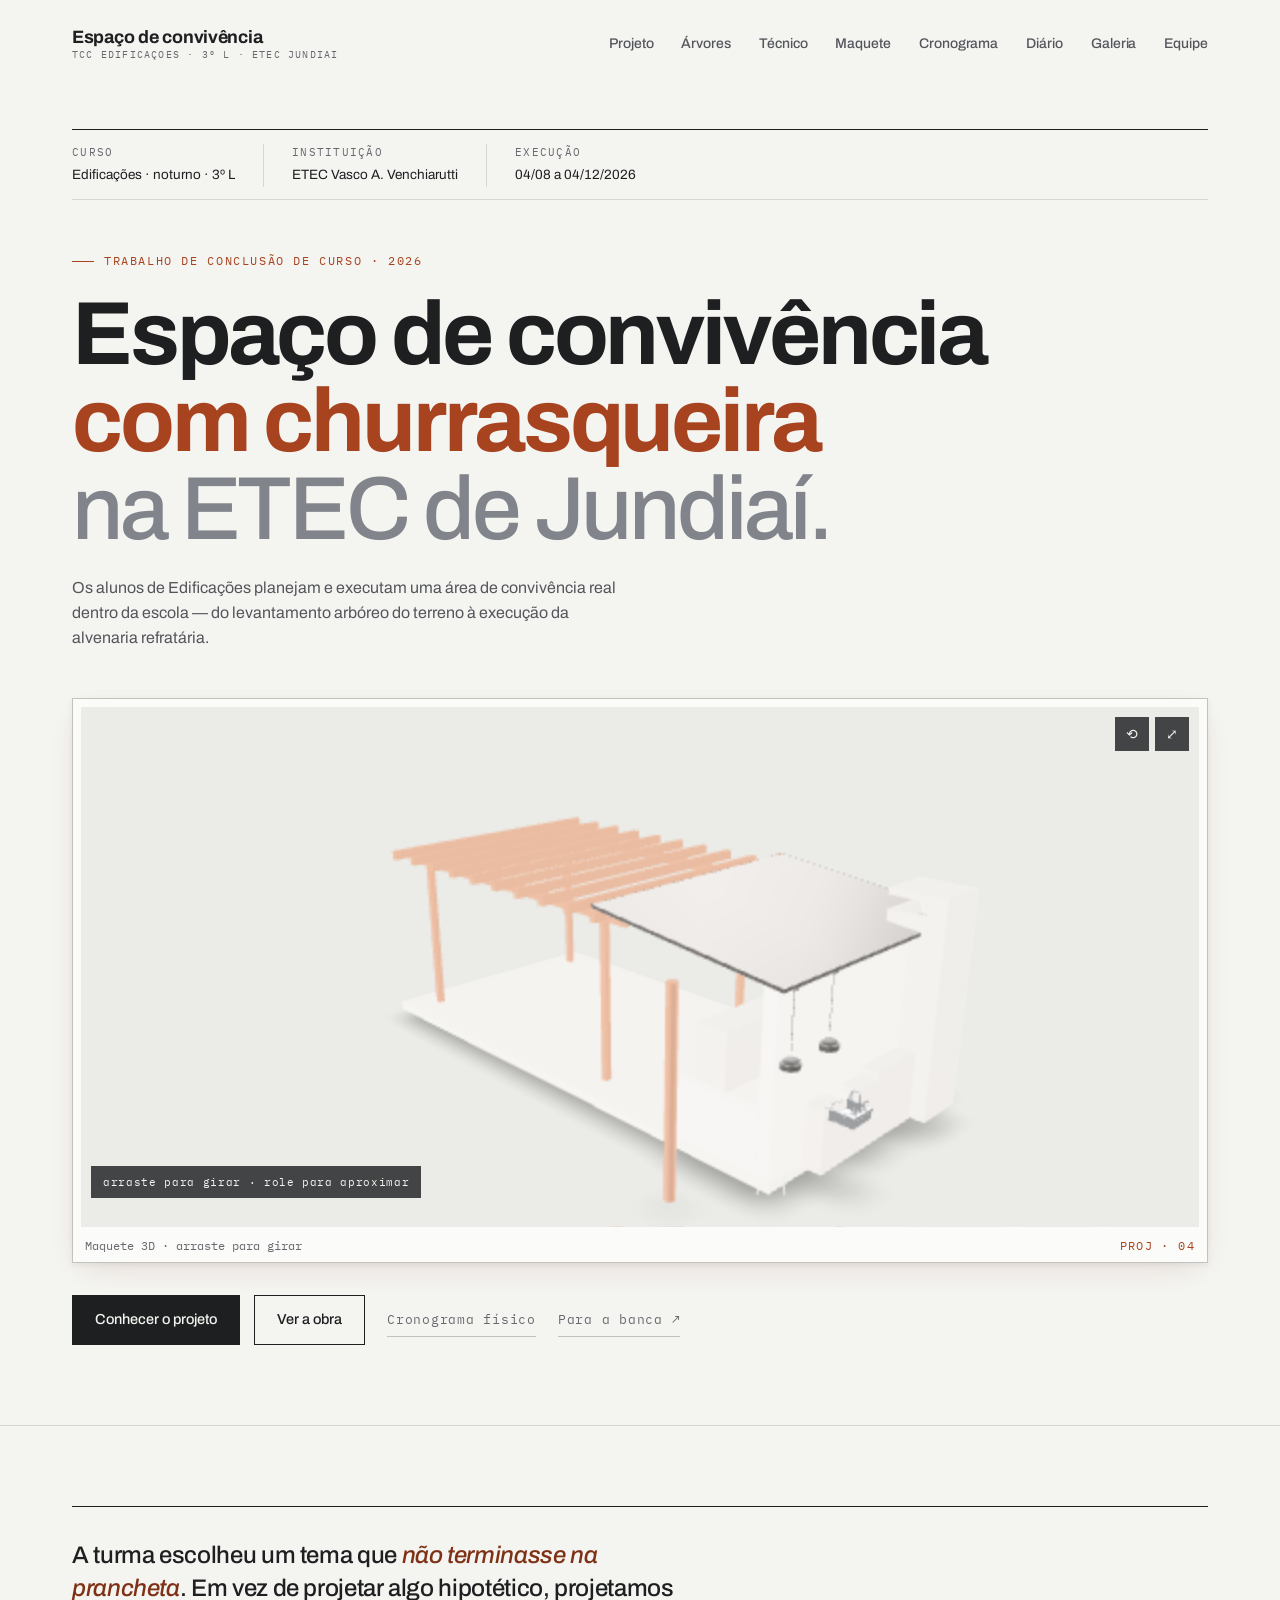
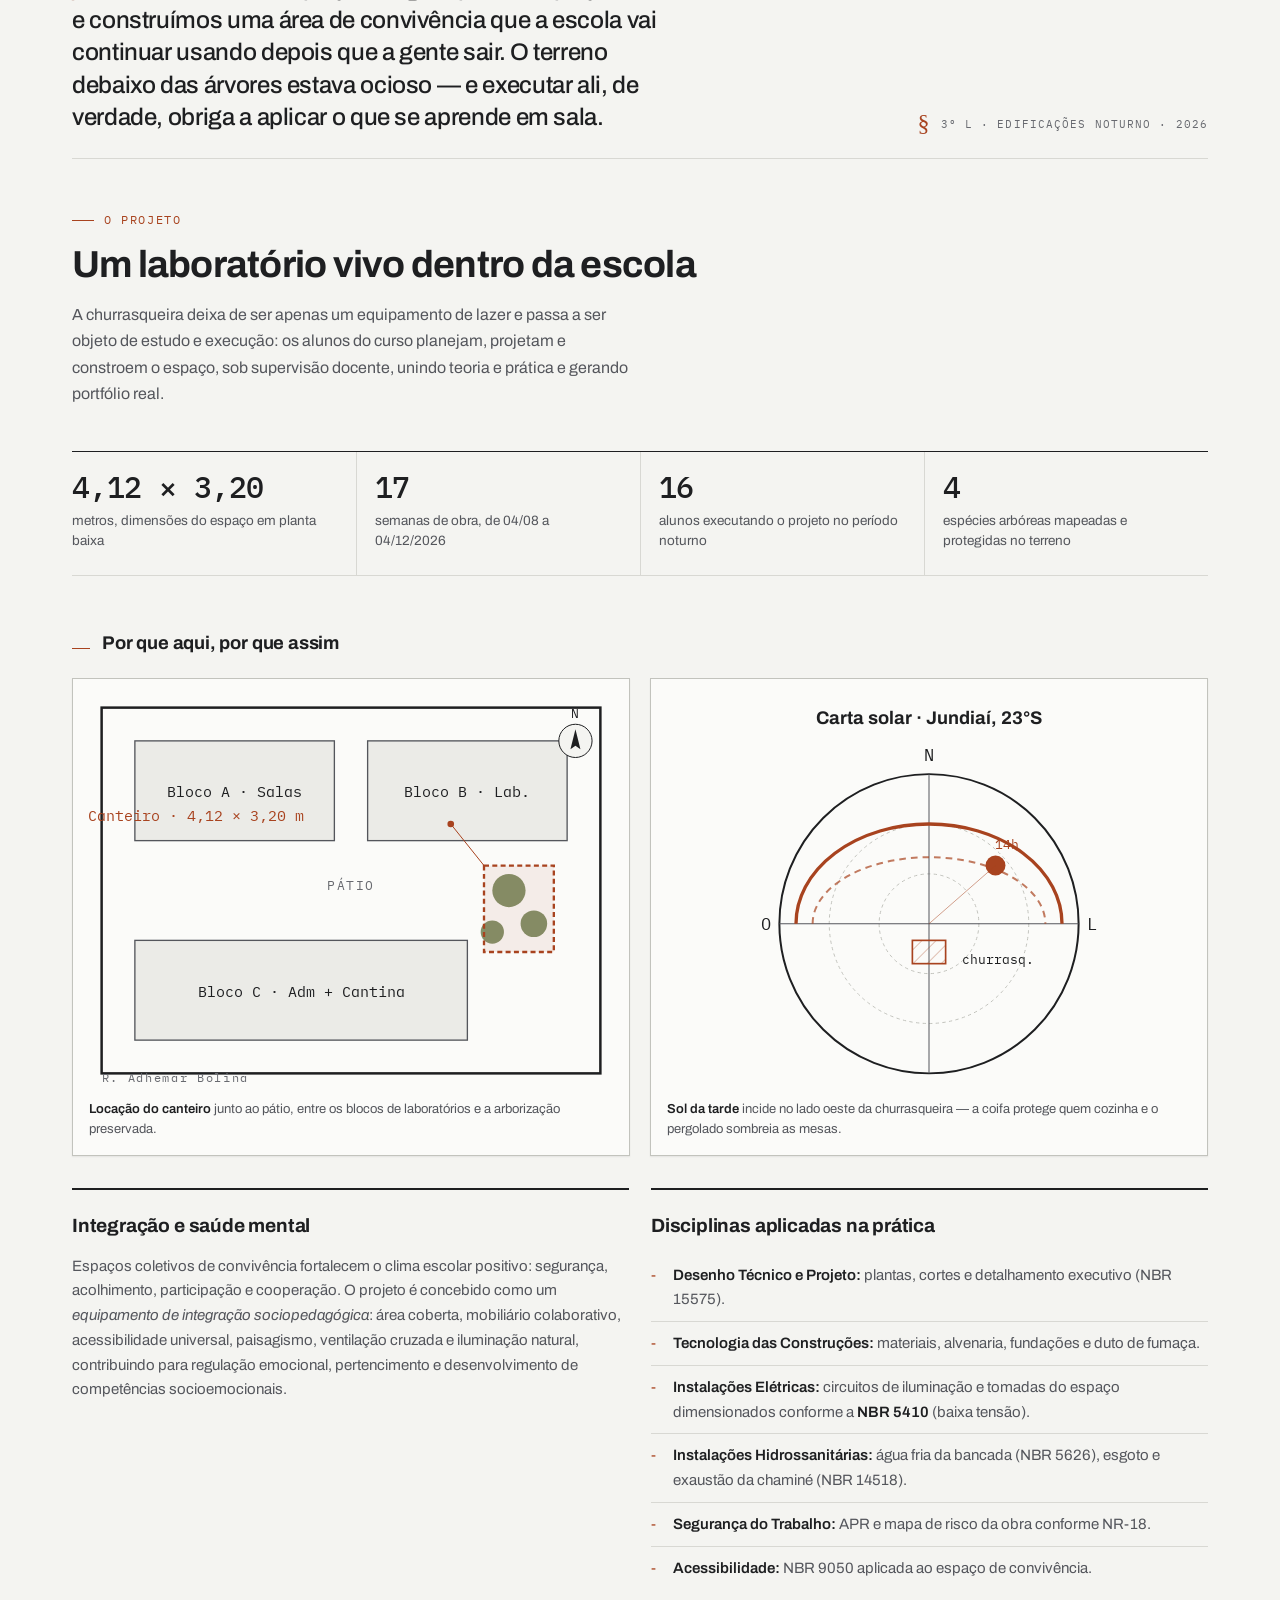
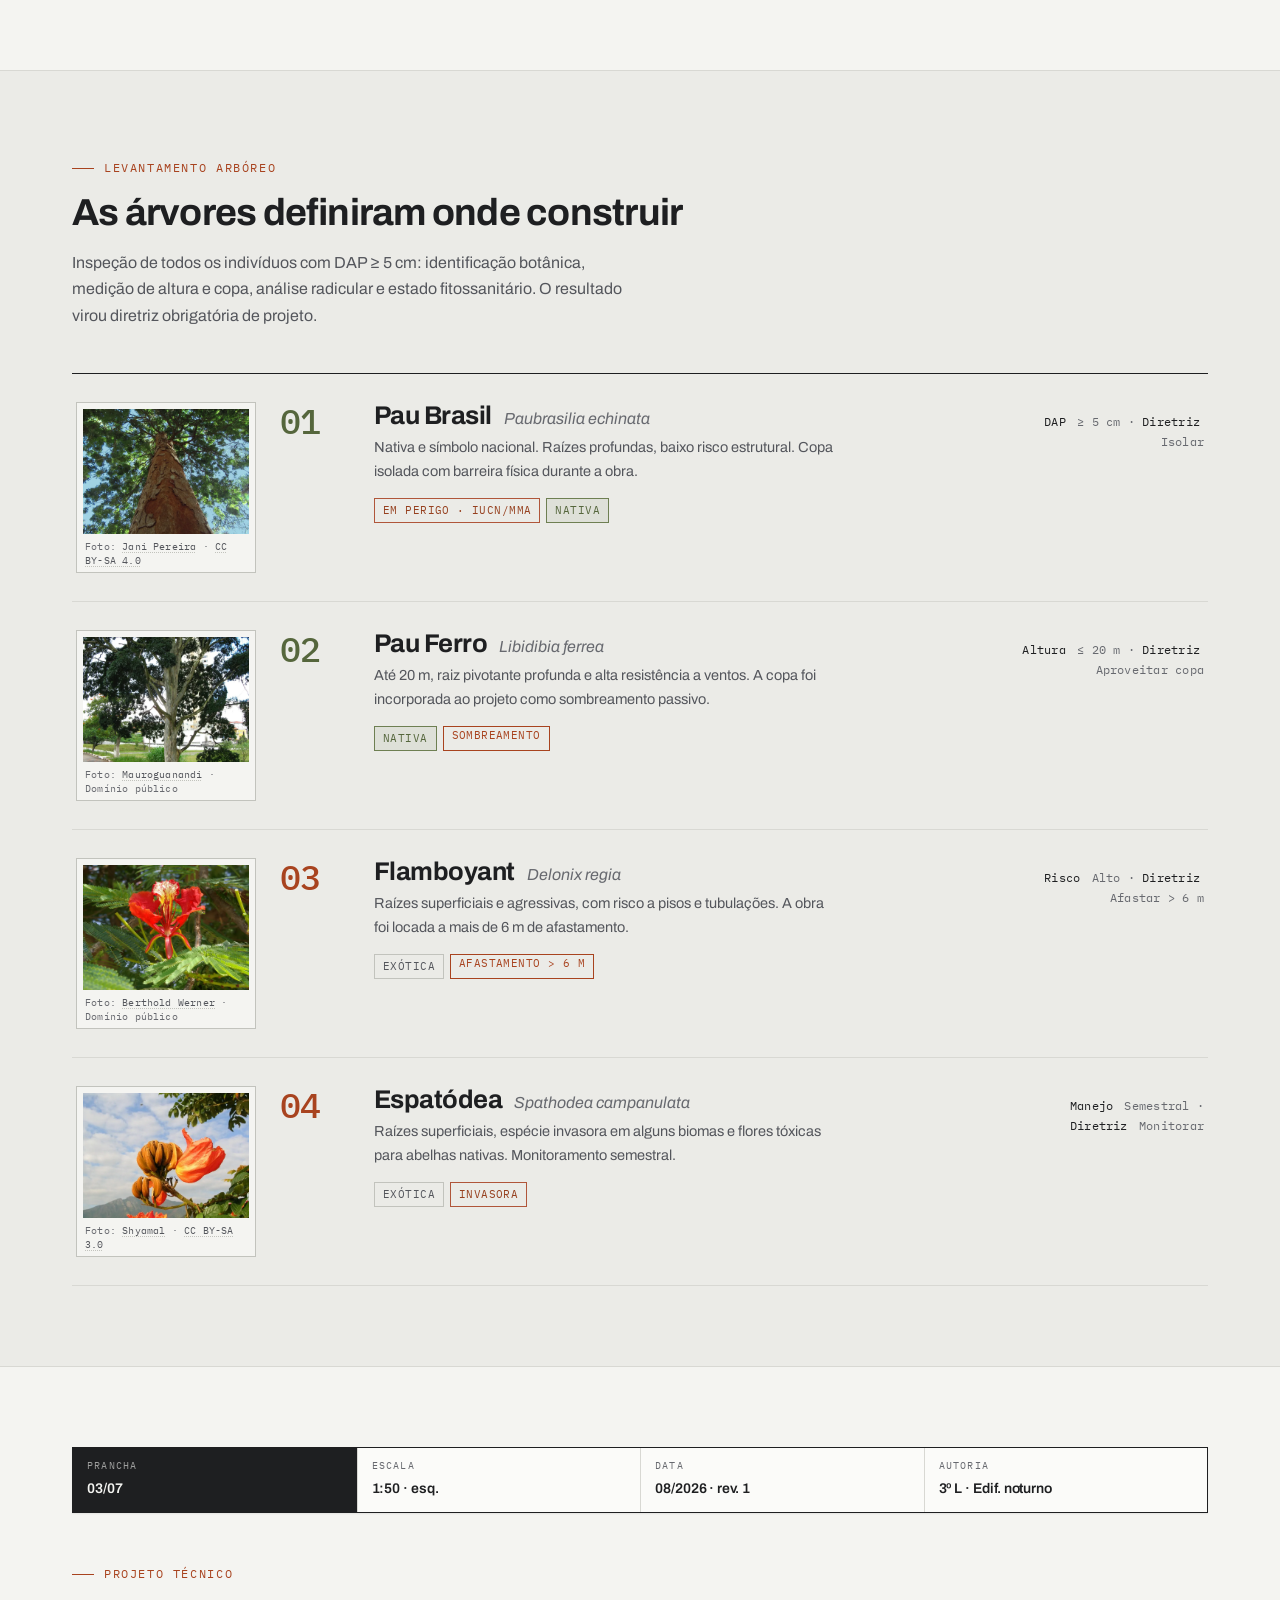
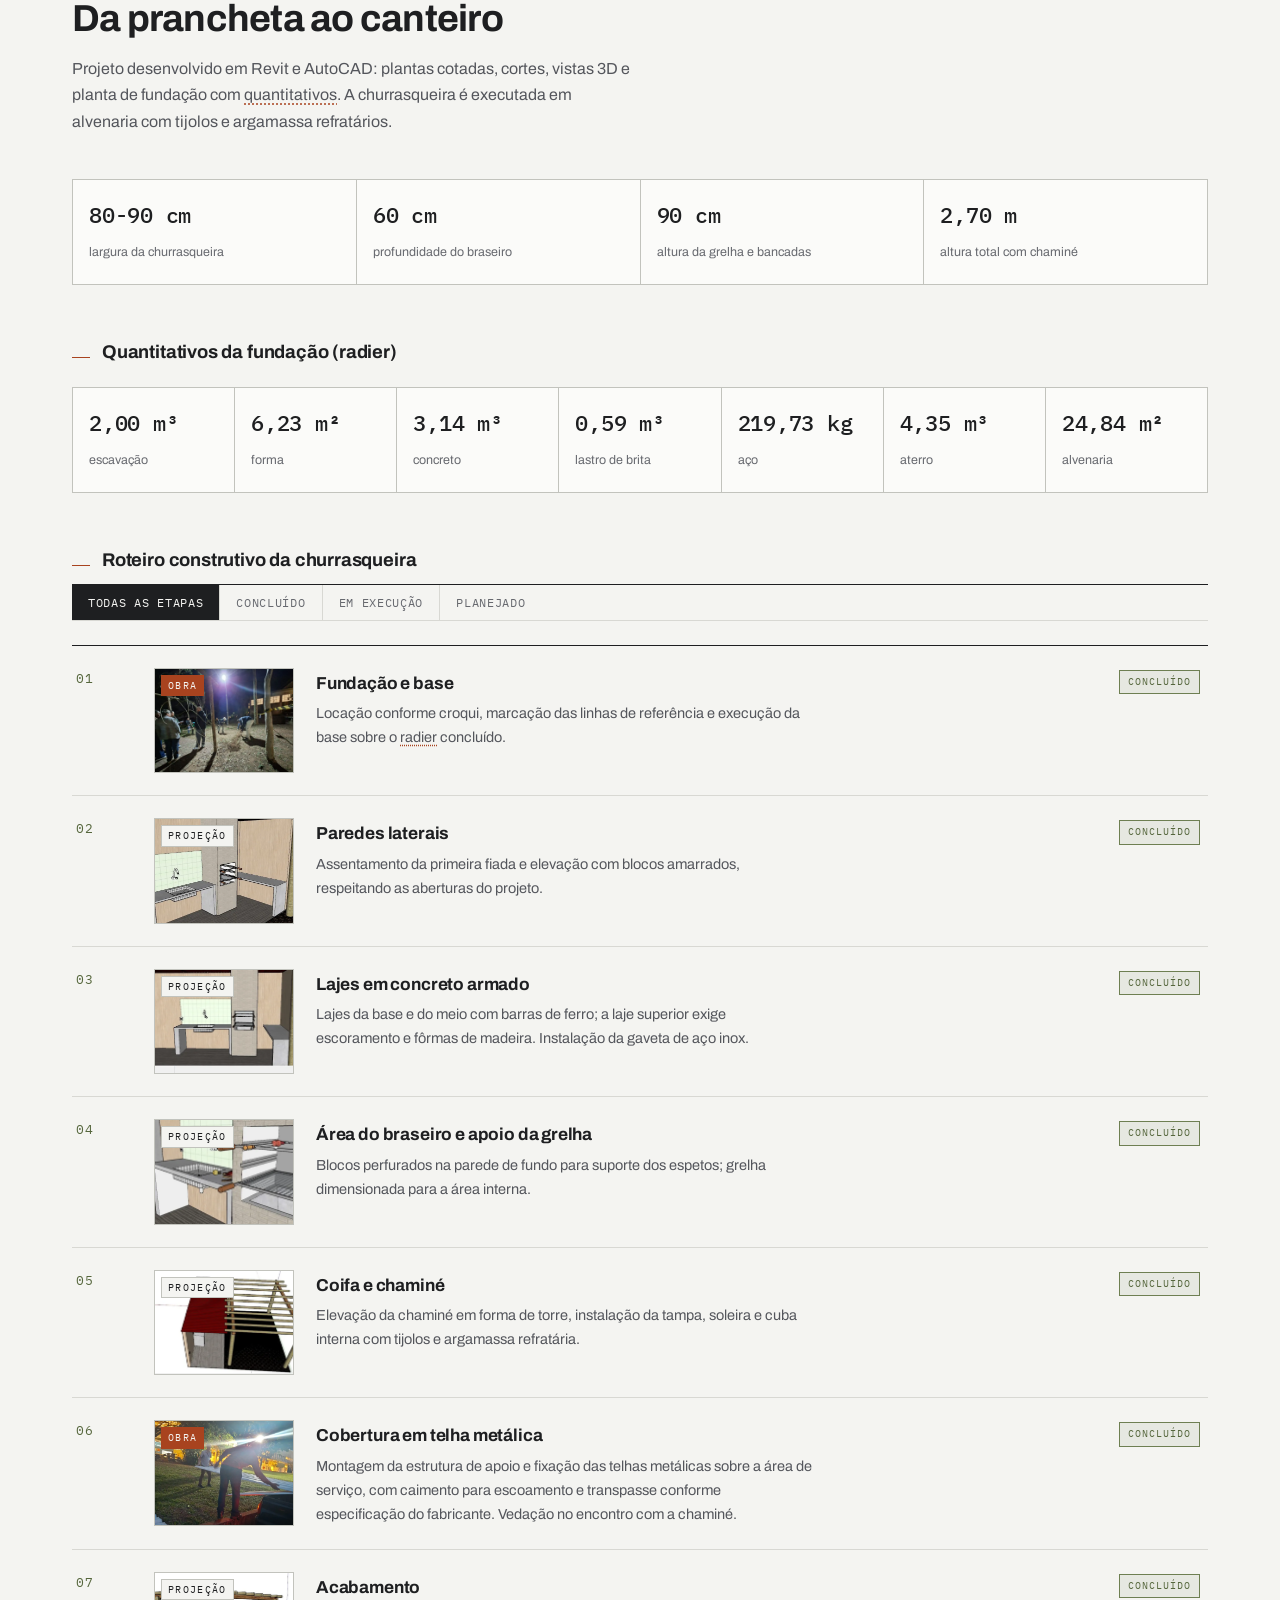
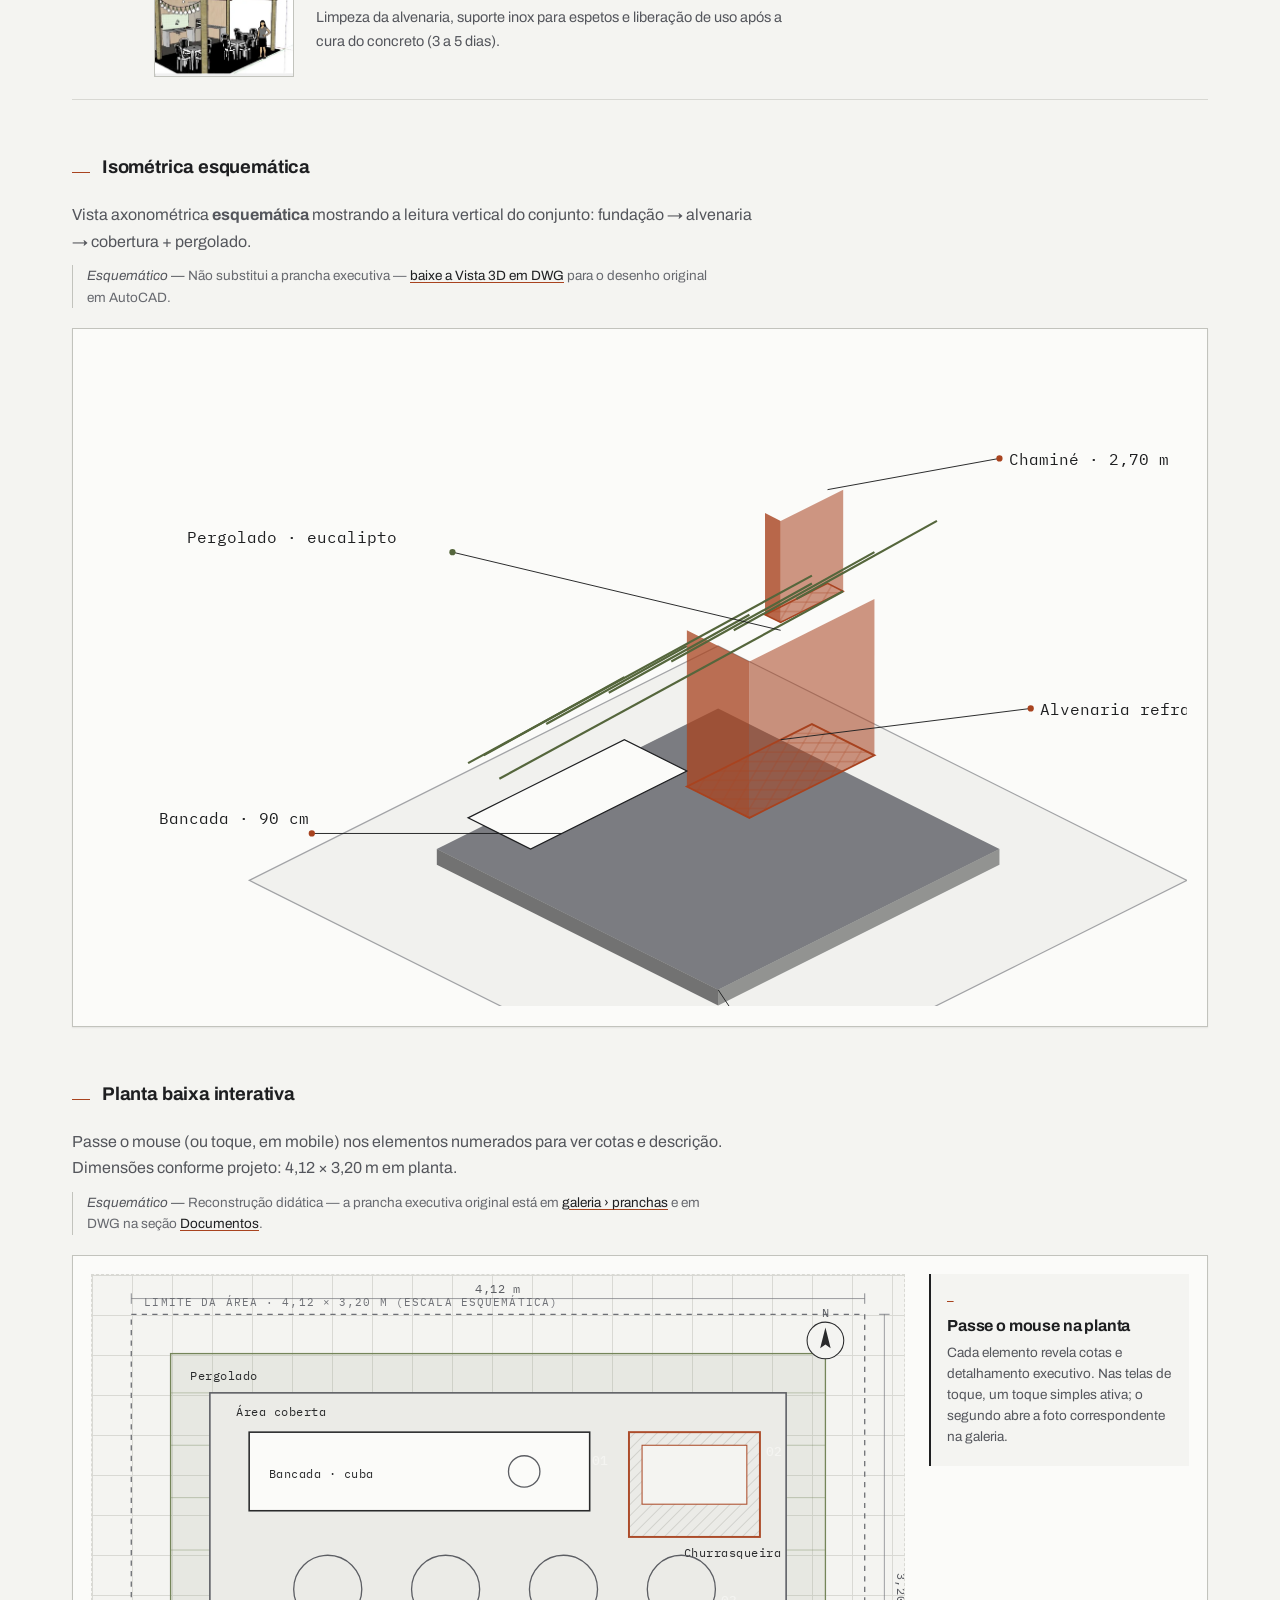
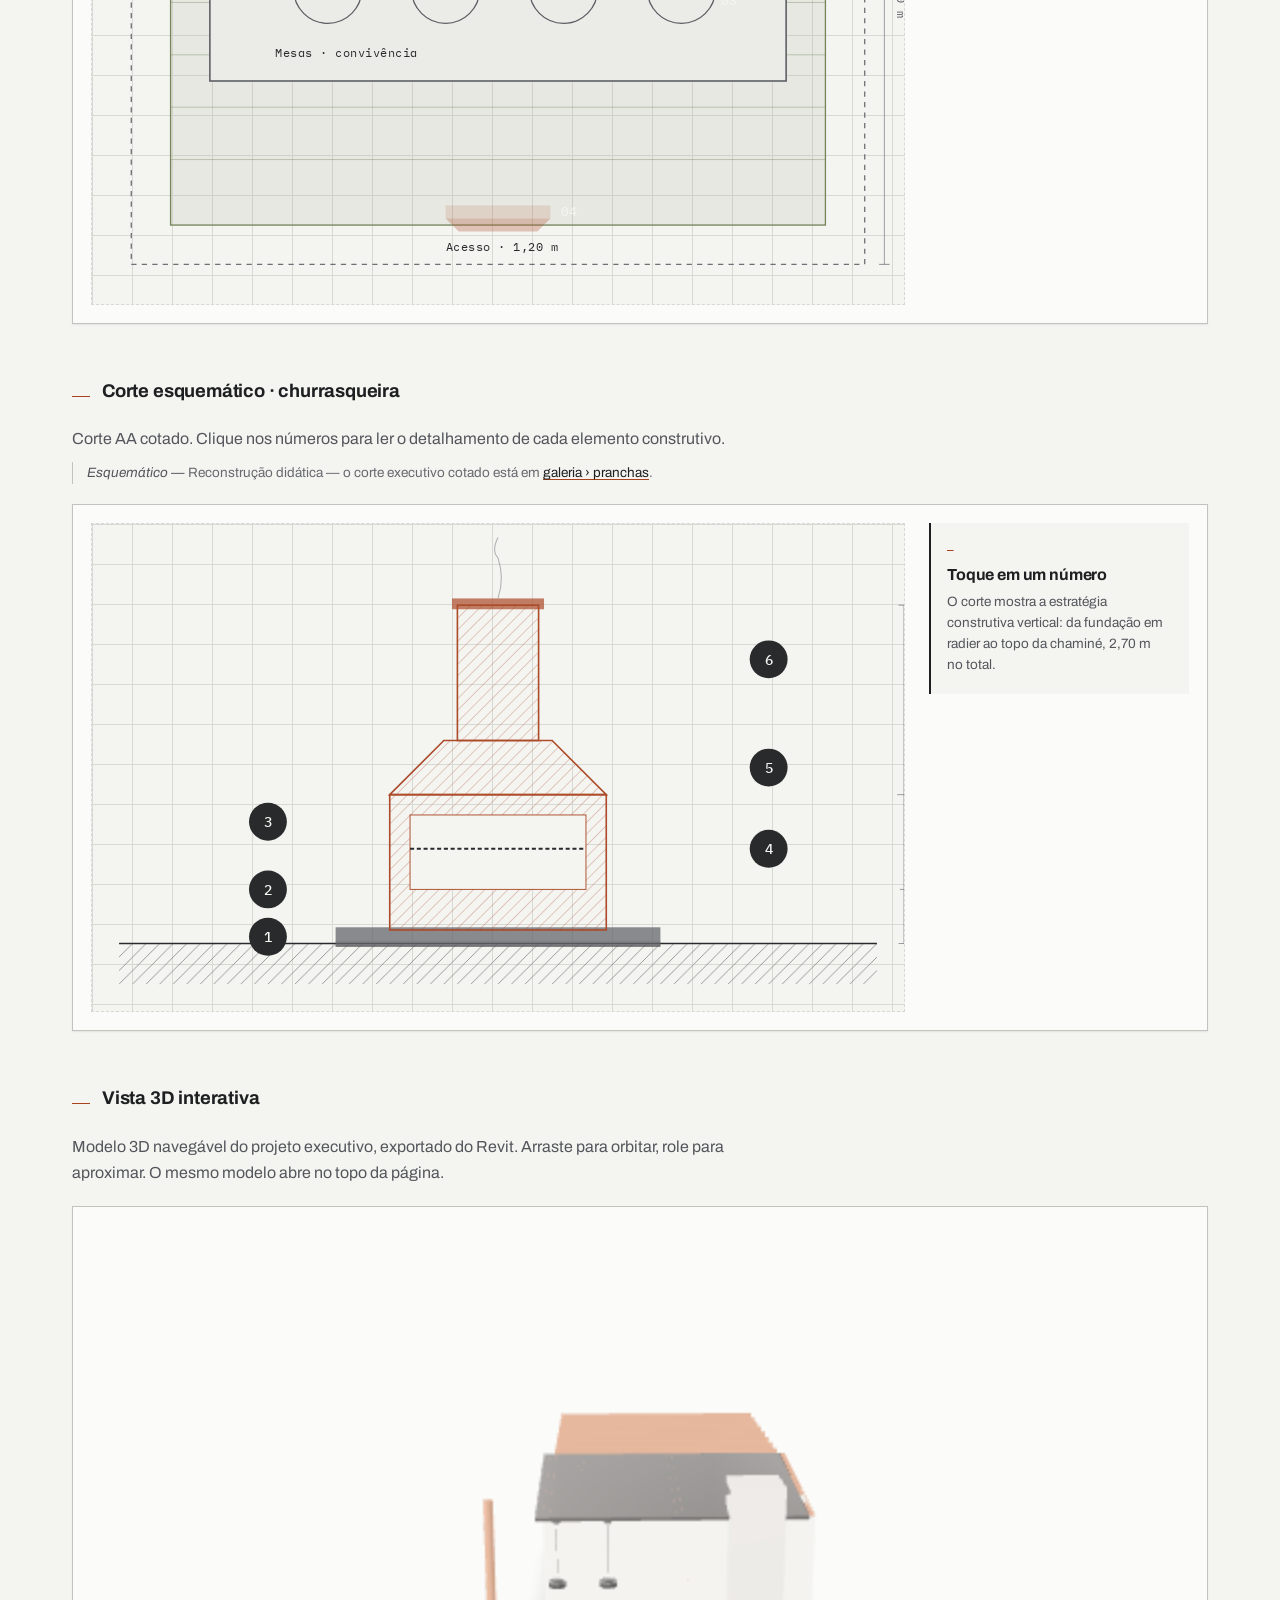
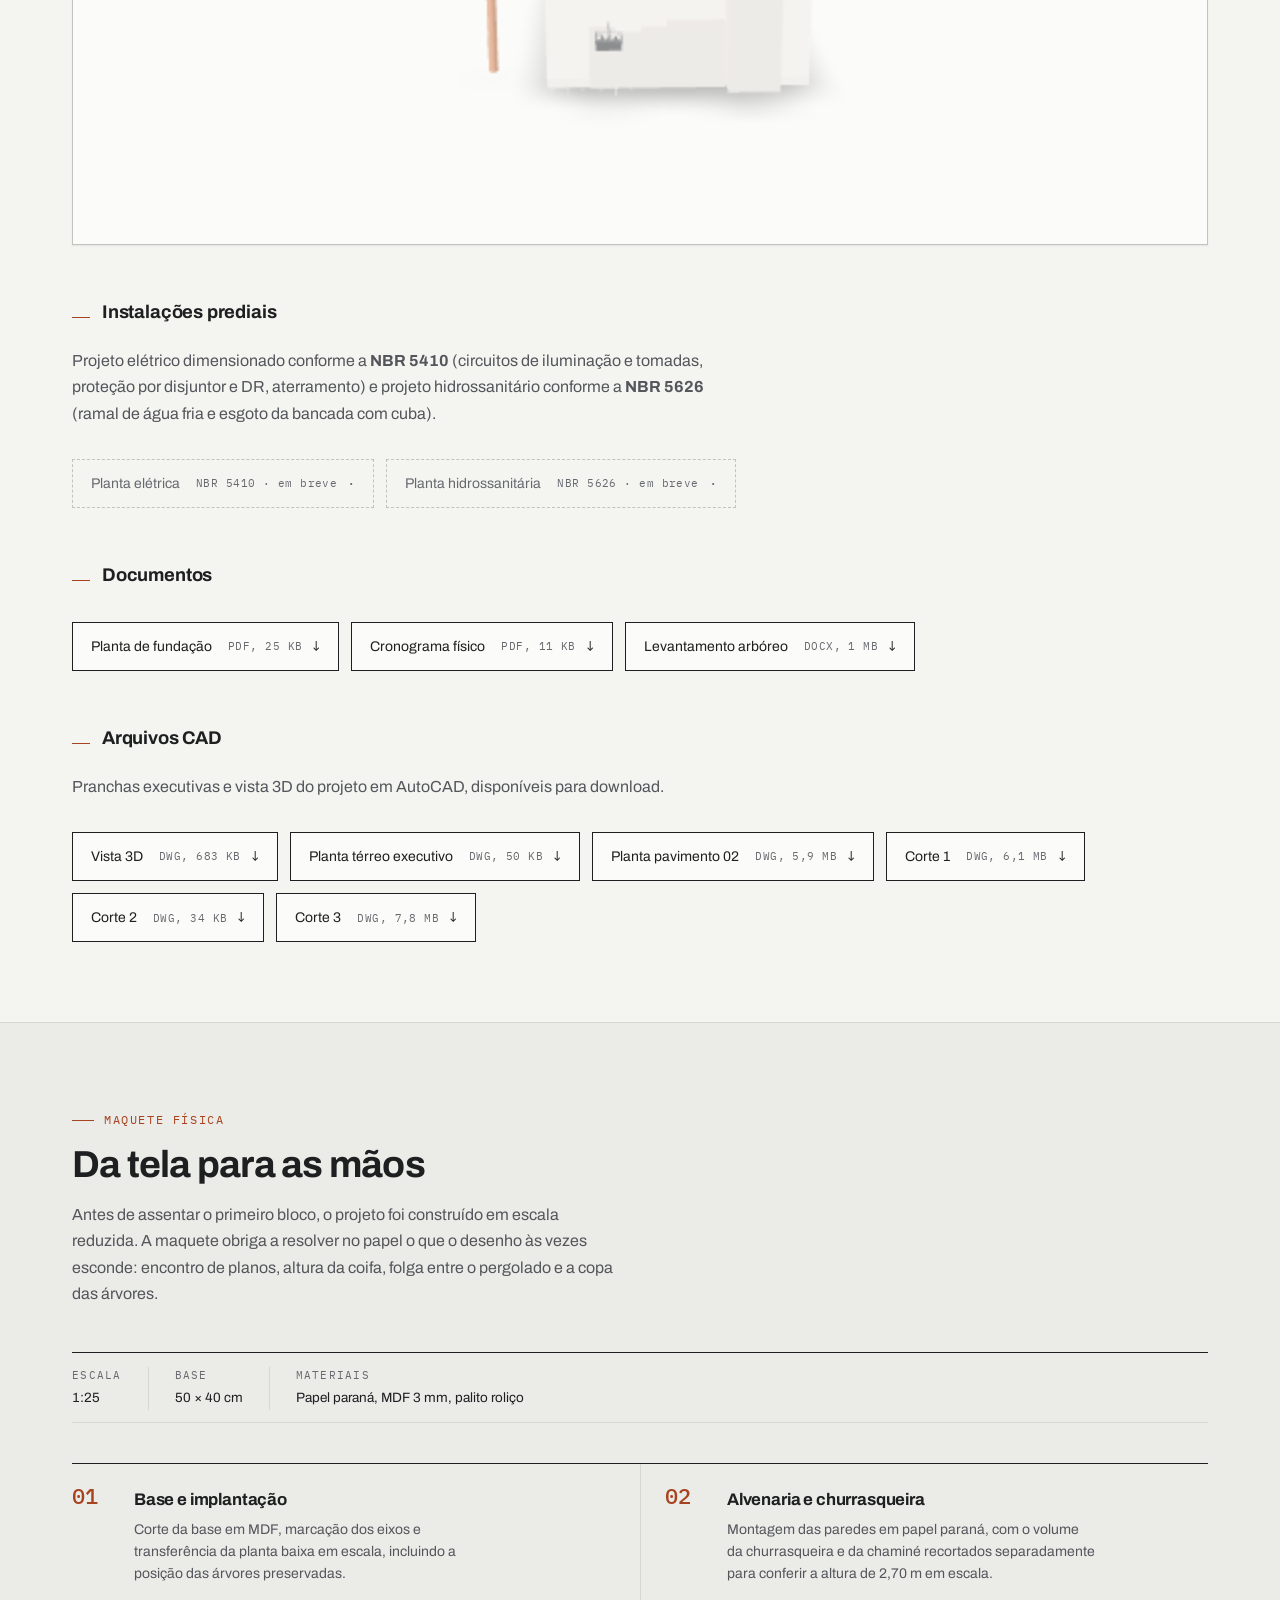
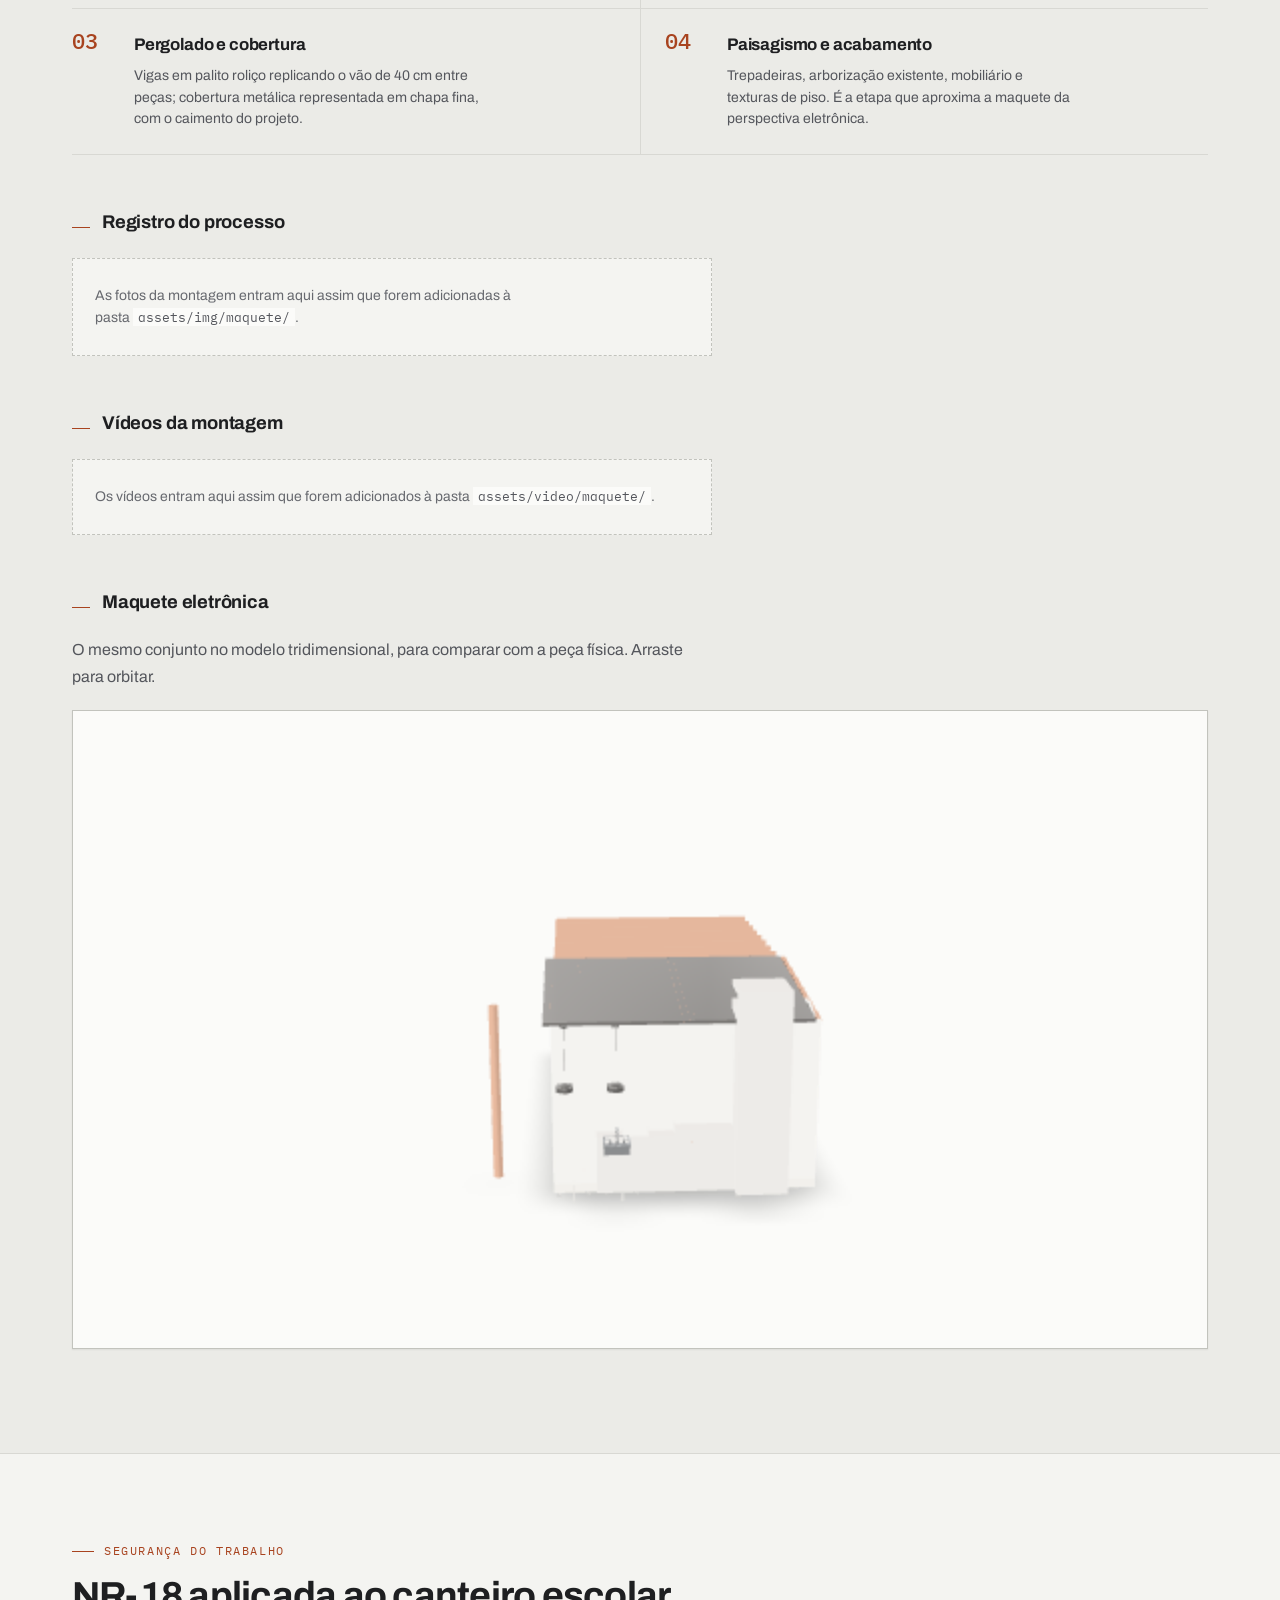
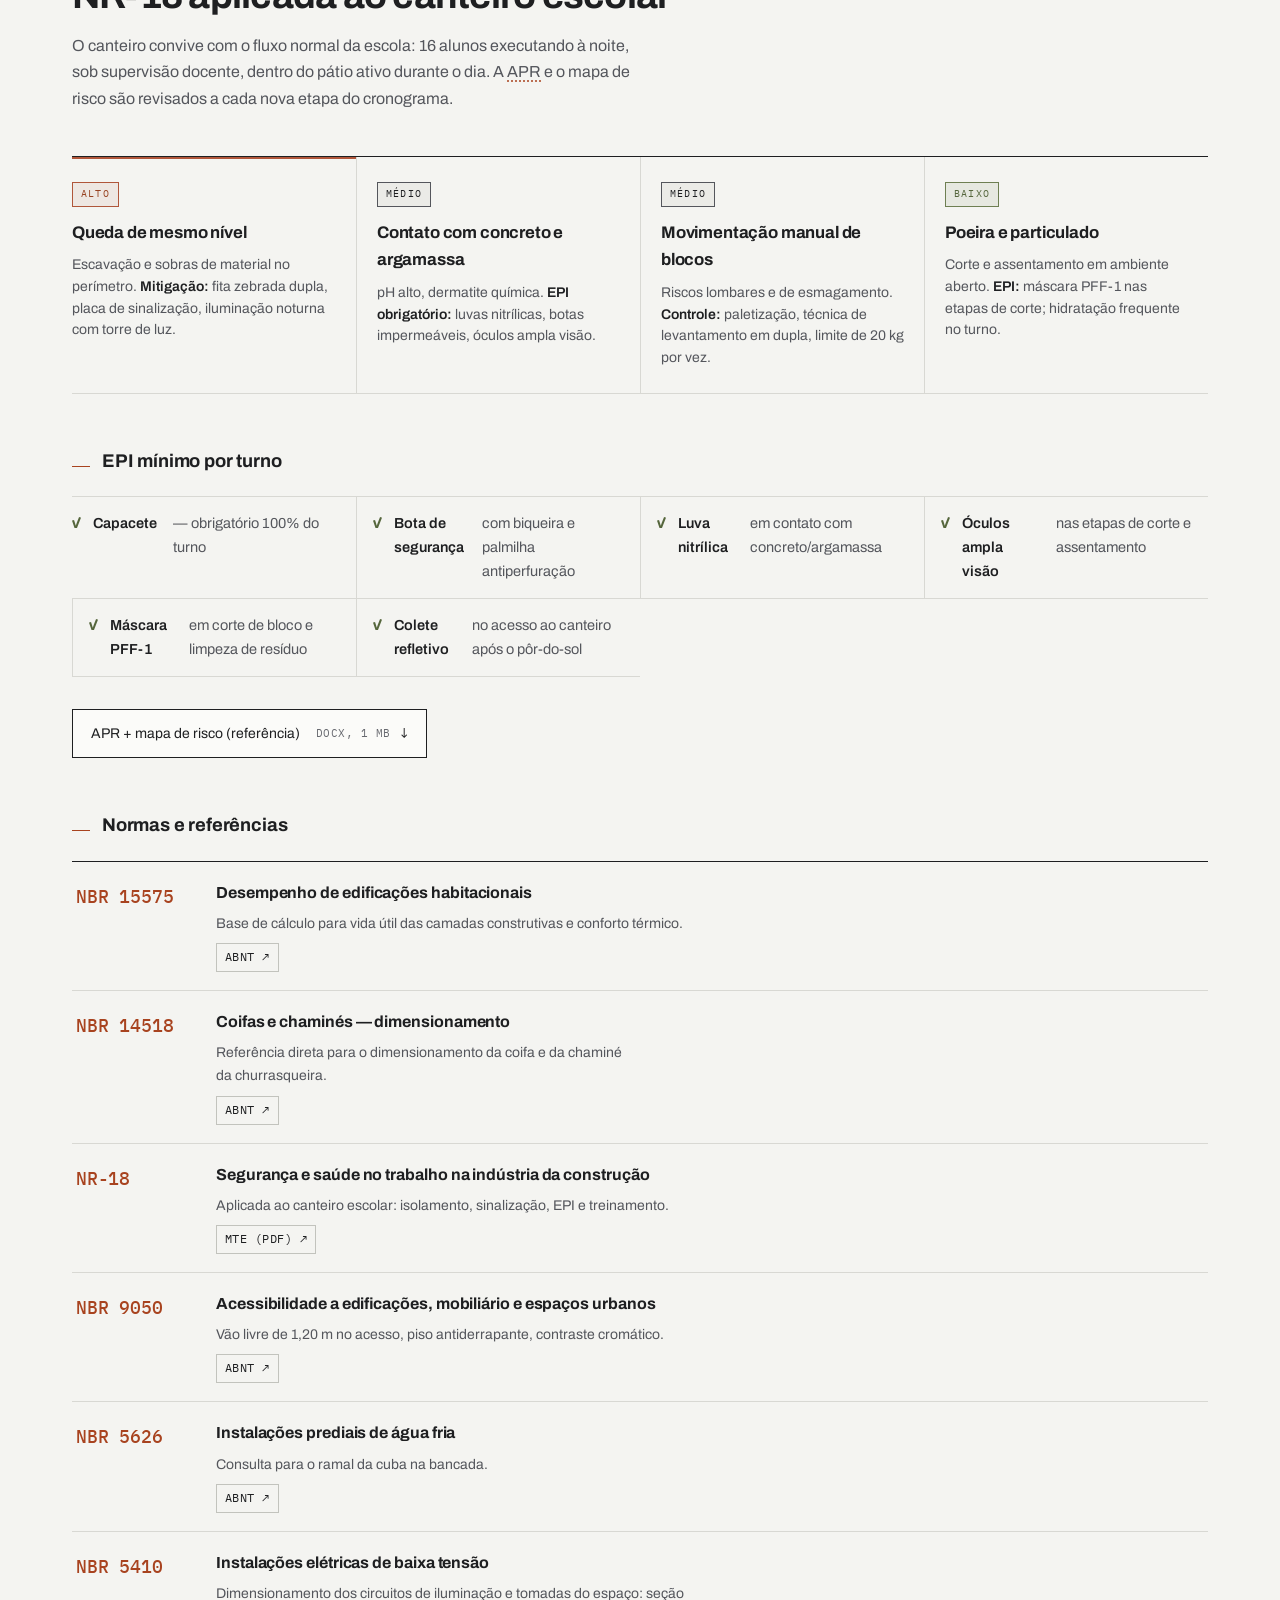
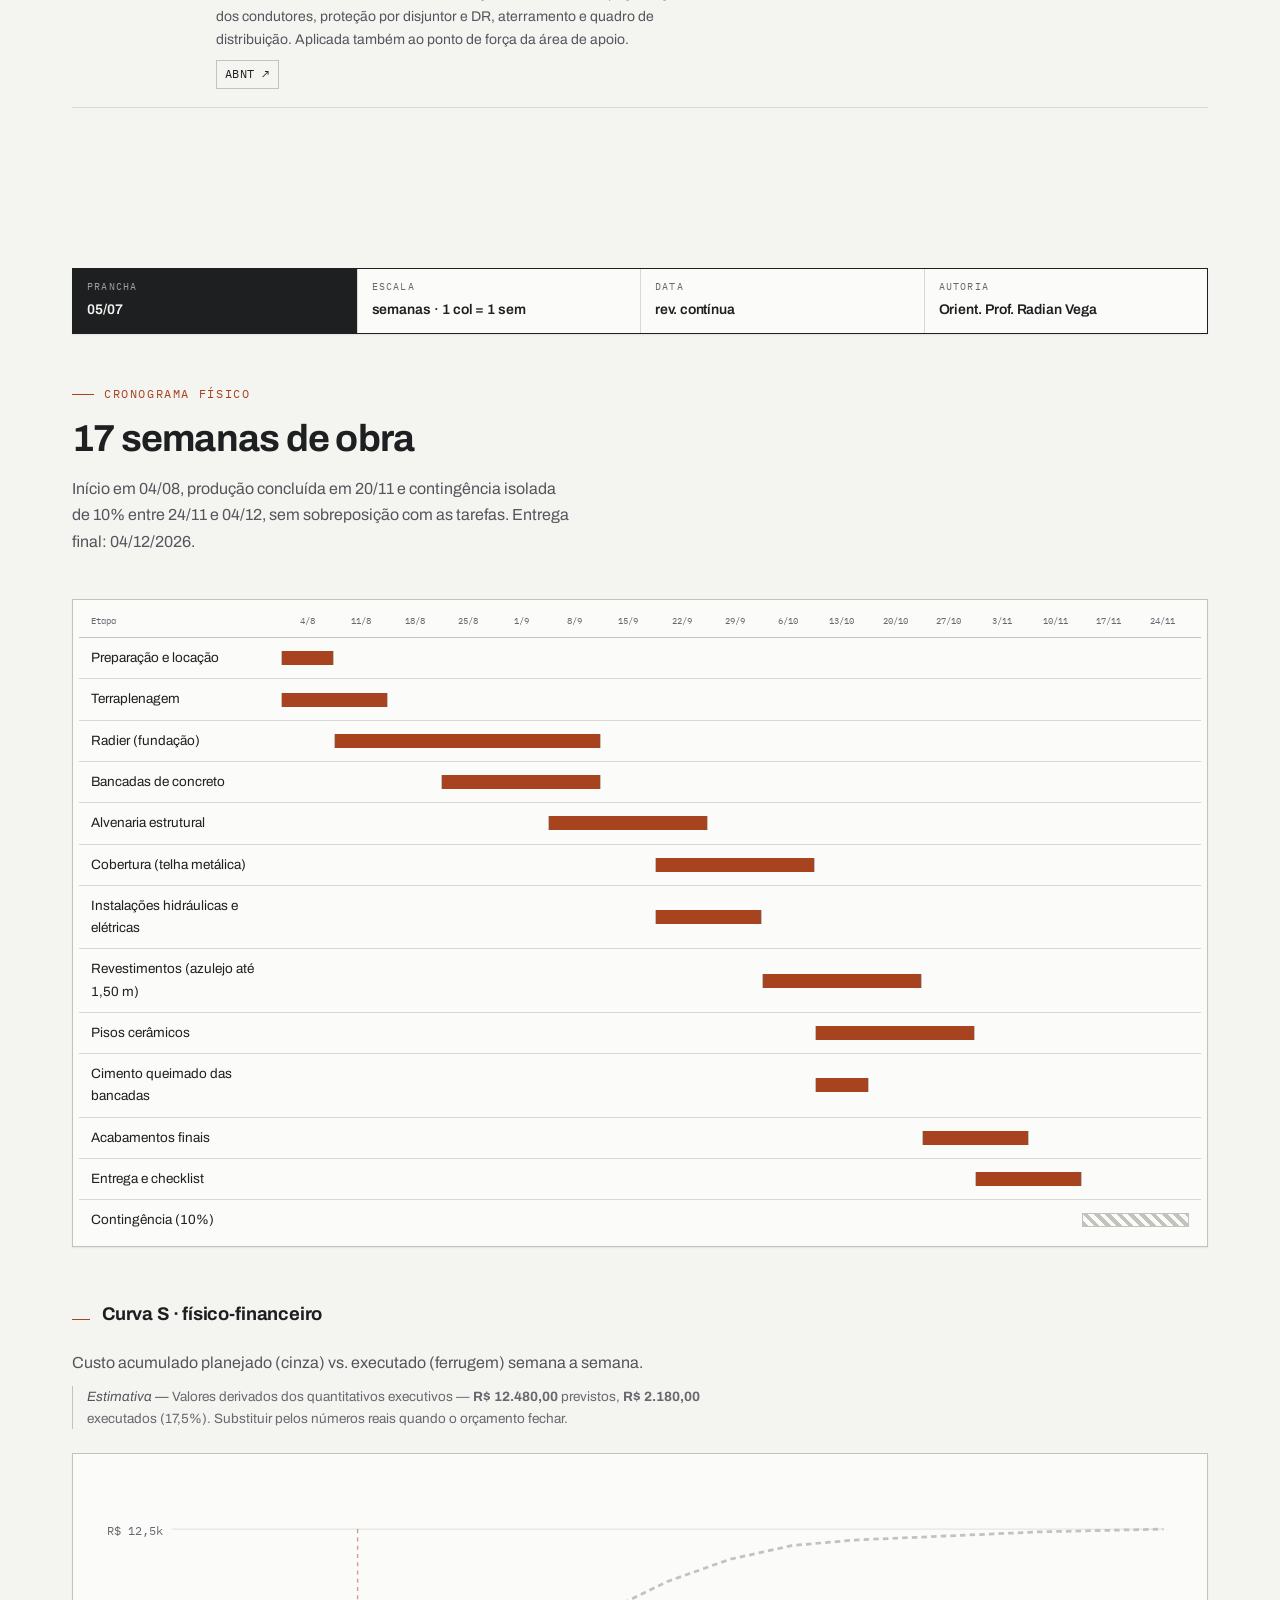
==== commit 4ceba545: "feat: modelo 3D do site passa a ser o do projeto no Revit O modelo que estava no site não era o proj" ====
--- a/index.html
+++ b/index.html
@@ -136,7 +136,7 @@
         </div>
 
         <figure class="hero-band-photo" data-hero3d
-                data-model="assets/model/espaco-gourmet-pergolado.glb?v=2"
+                data-model="assets/model/espaco-gourmet-pergolado.glb?v=3"
                 data-poster="assets/img/projeto/projeto-x-04.jpg">
           <picture><source srcset="assets/img/projeto/projeto-x-04.webp" type="image/webp"/><img src="assets/img/projeto/projeto-x-04.jpg" alt="Maquete eletrônica do espaço de convivência: pergolado com trepadeiras, área coberta e churrasqueira" /></picture>
           <figcaption>
@@ -764,7 +764,7 @@
           Modelo 3D navegável do projeto executivo, exportado do Revit. Arraste para orbitar,
           role para aproximar. O mesmo modelo abre no topo da página.
         </p>
-        <div class="viewer3d" data-viewer3d data-model="assets/model/espaco-gourmet-pergolado.glb?v=2">
+        <div class="viewer3d" data-viewer3d data-model="assets/model/espaco-gourmet-pergolado.glb?v=3">
           <div class="viewer3d-fallback">
             <picture>
               <source srcset="assets/img/projeto/projeto-x-04.webp" type="image/webp"/>
@@ -906,7 +906,7 @@
           O mesmo conjunto no modelo tridimensional, para comparar com a peça física.
           Arraste para orbitar.
         </p>
-        <div class="viewer3d" data-viewer3d data-model="assets/model/espaco-gourmet-pergolado.glb?v=2">
+        <div class="viewer3d" data-viewer3d data-model="assets/model/espaco-gourmet-pergolado.glb?v=3">
           <div class="viewer3d-fallback">
             <picture>
               <source srcset="assets/img/projeto/projeto-x-04.webp" type="image/webp"/>
